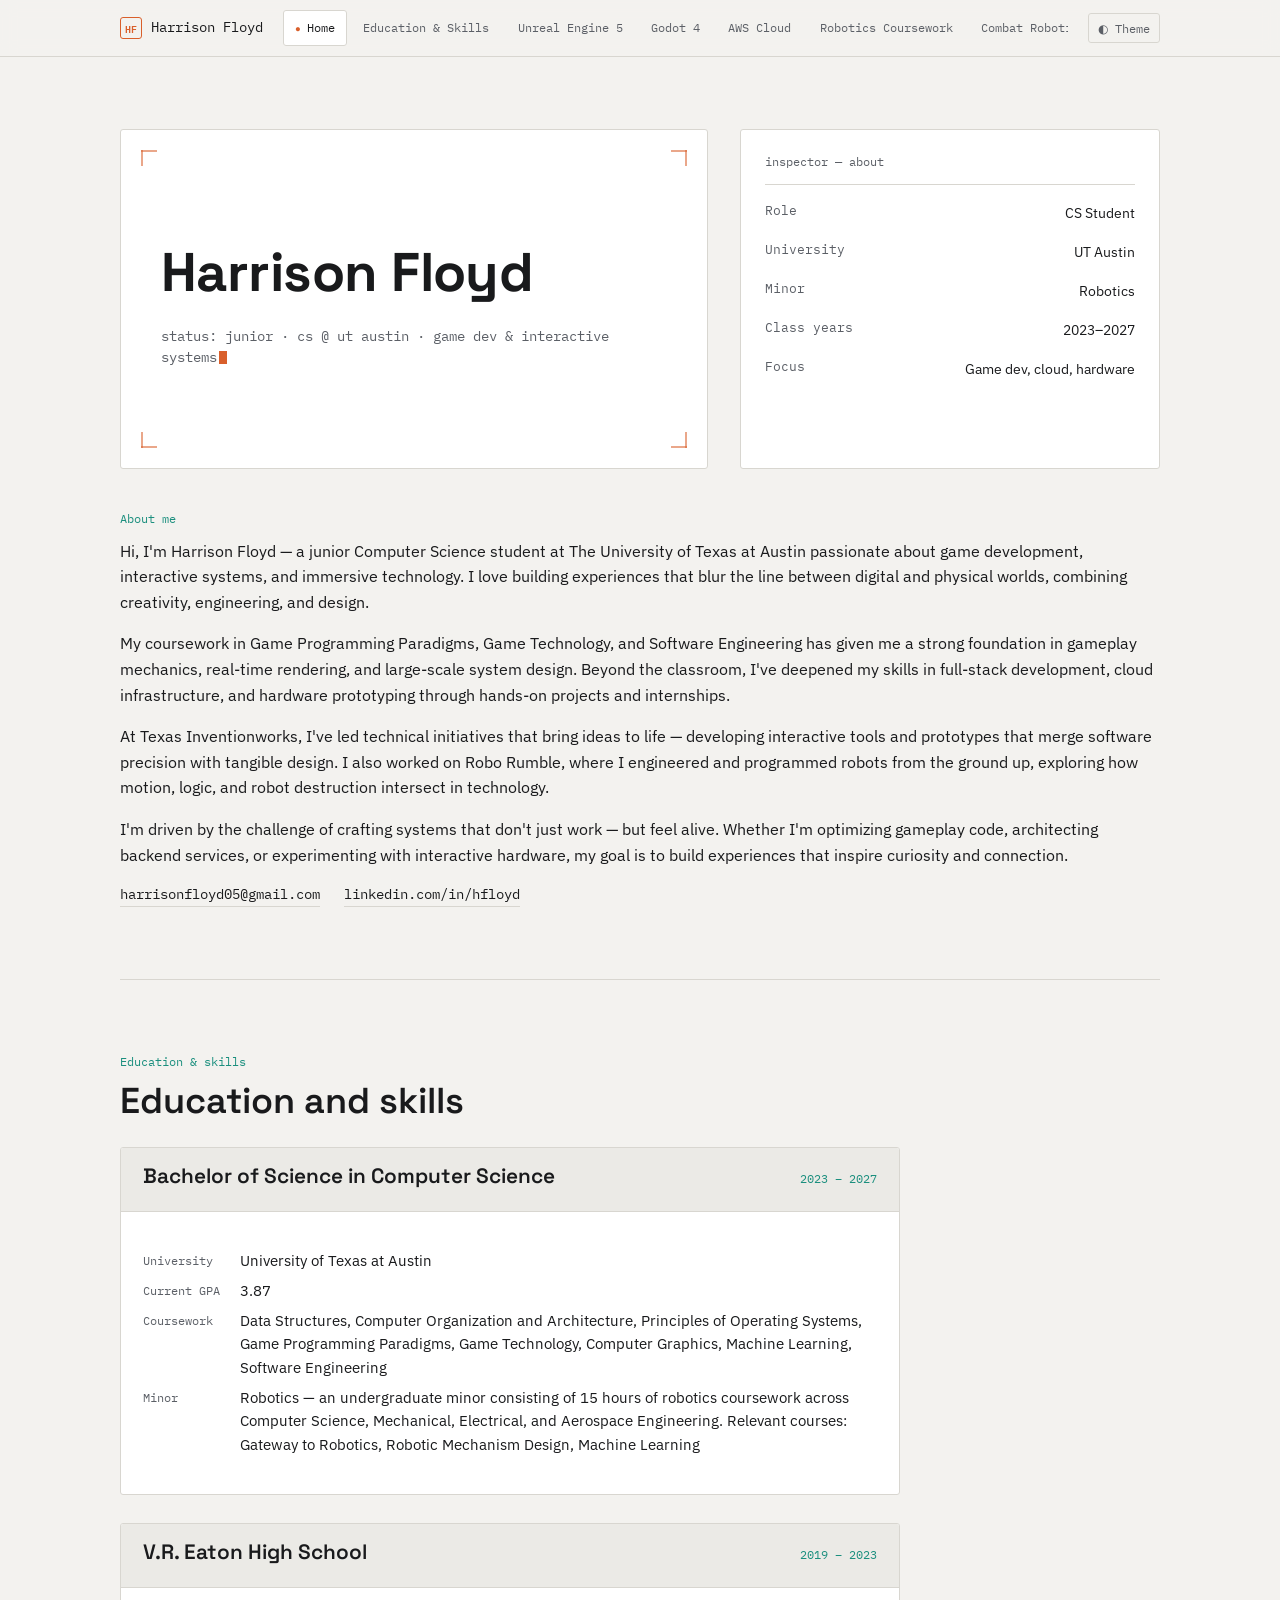
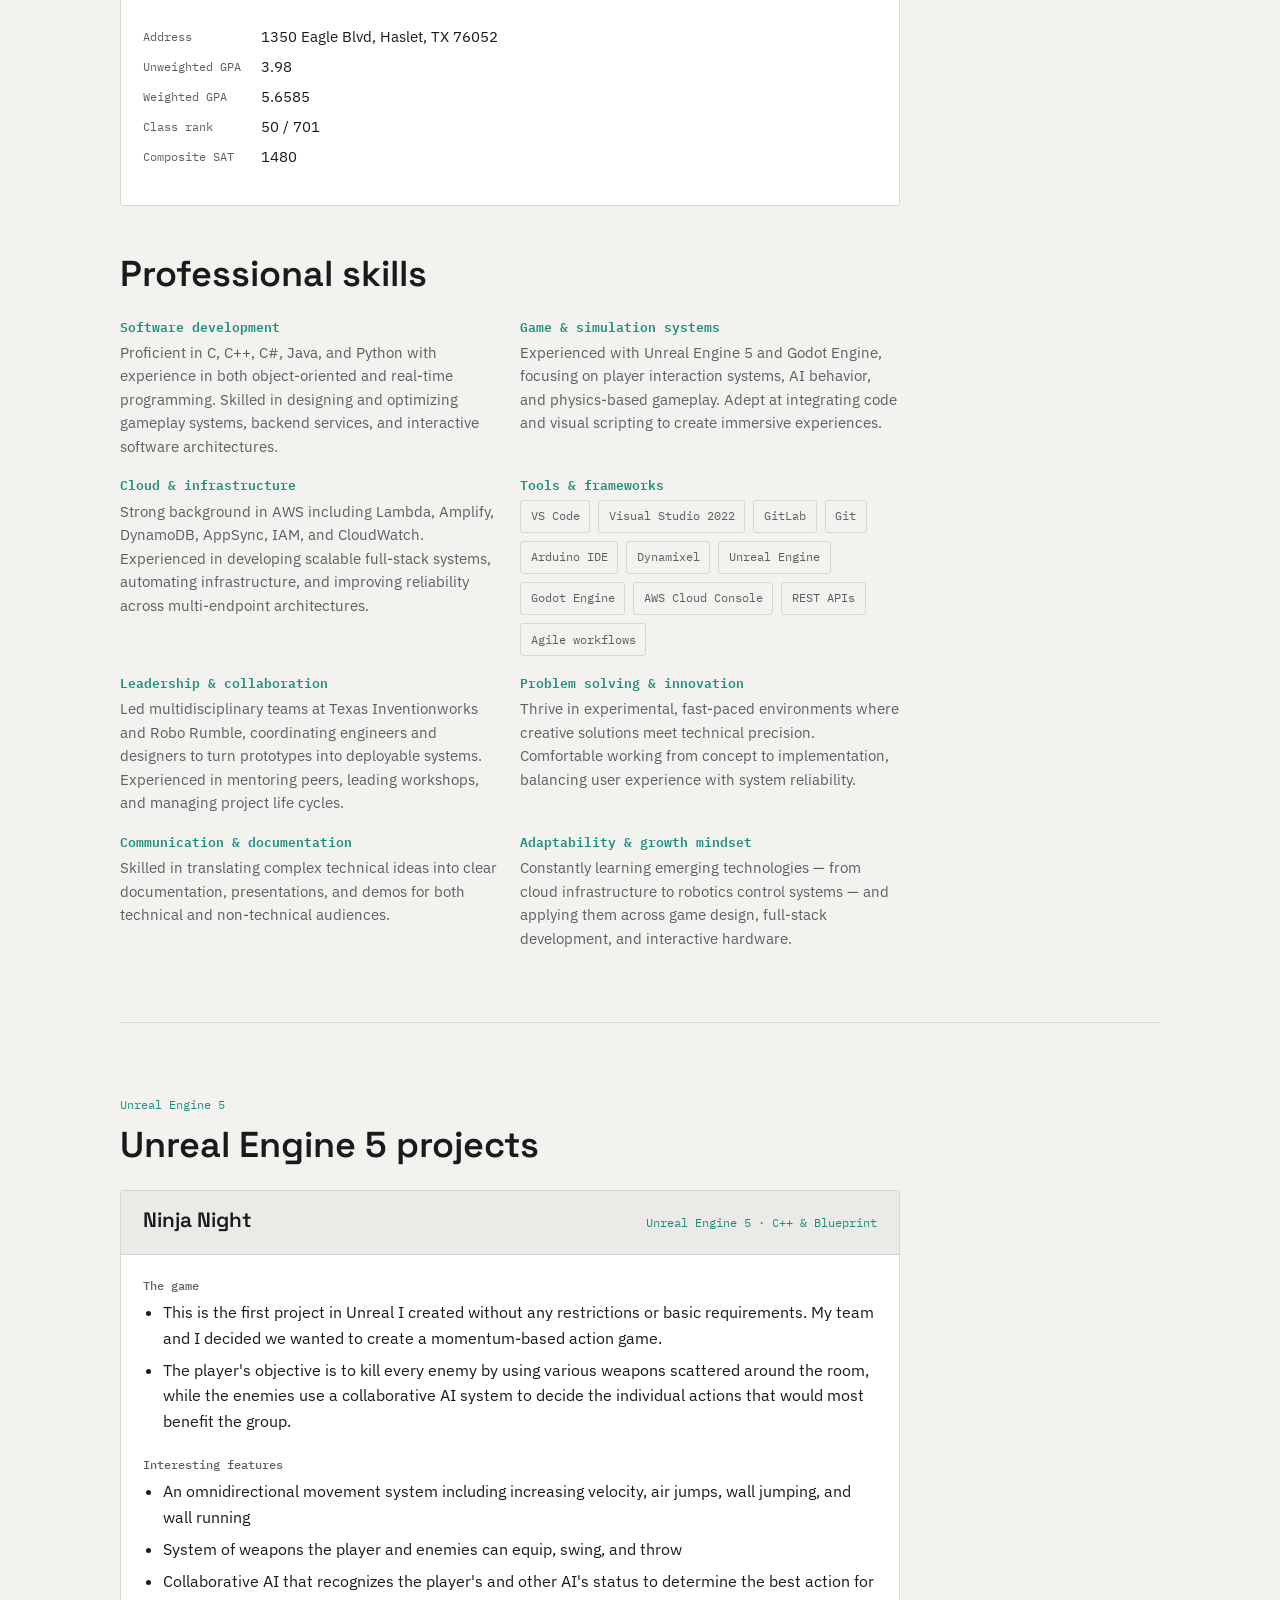
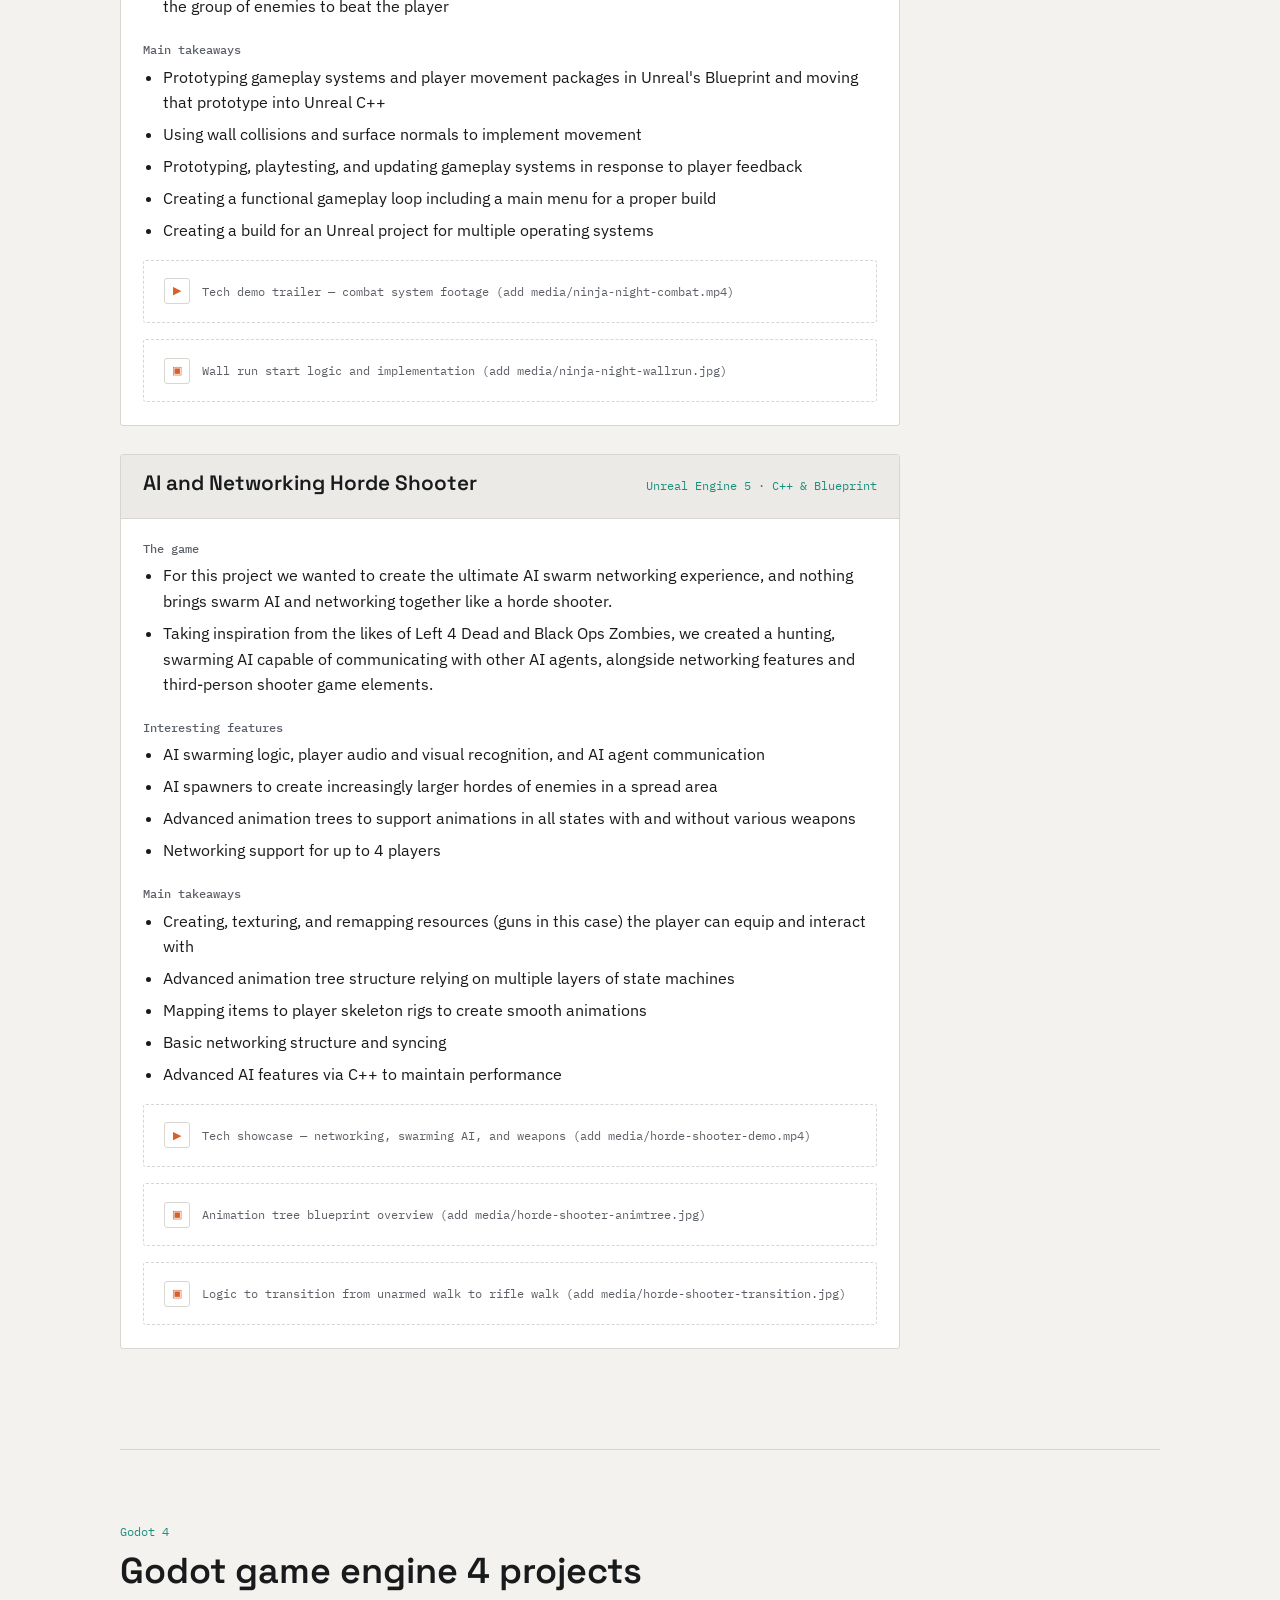
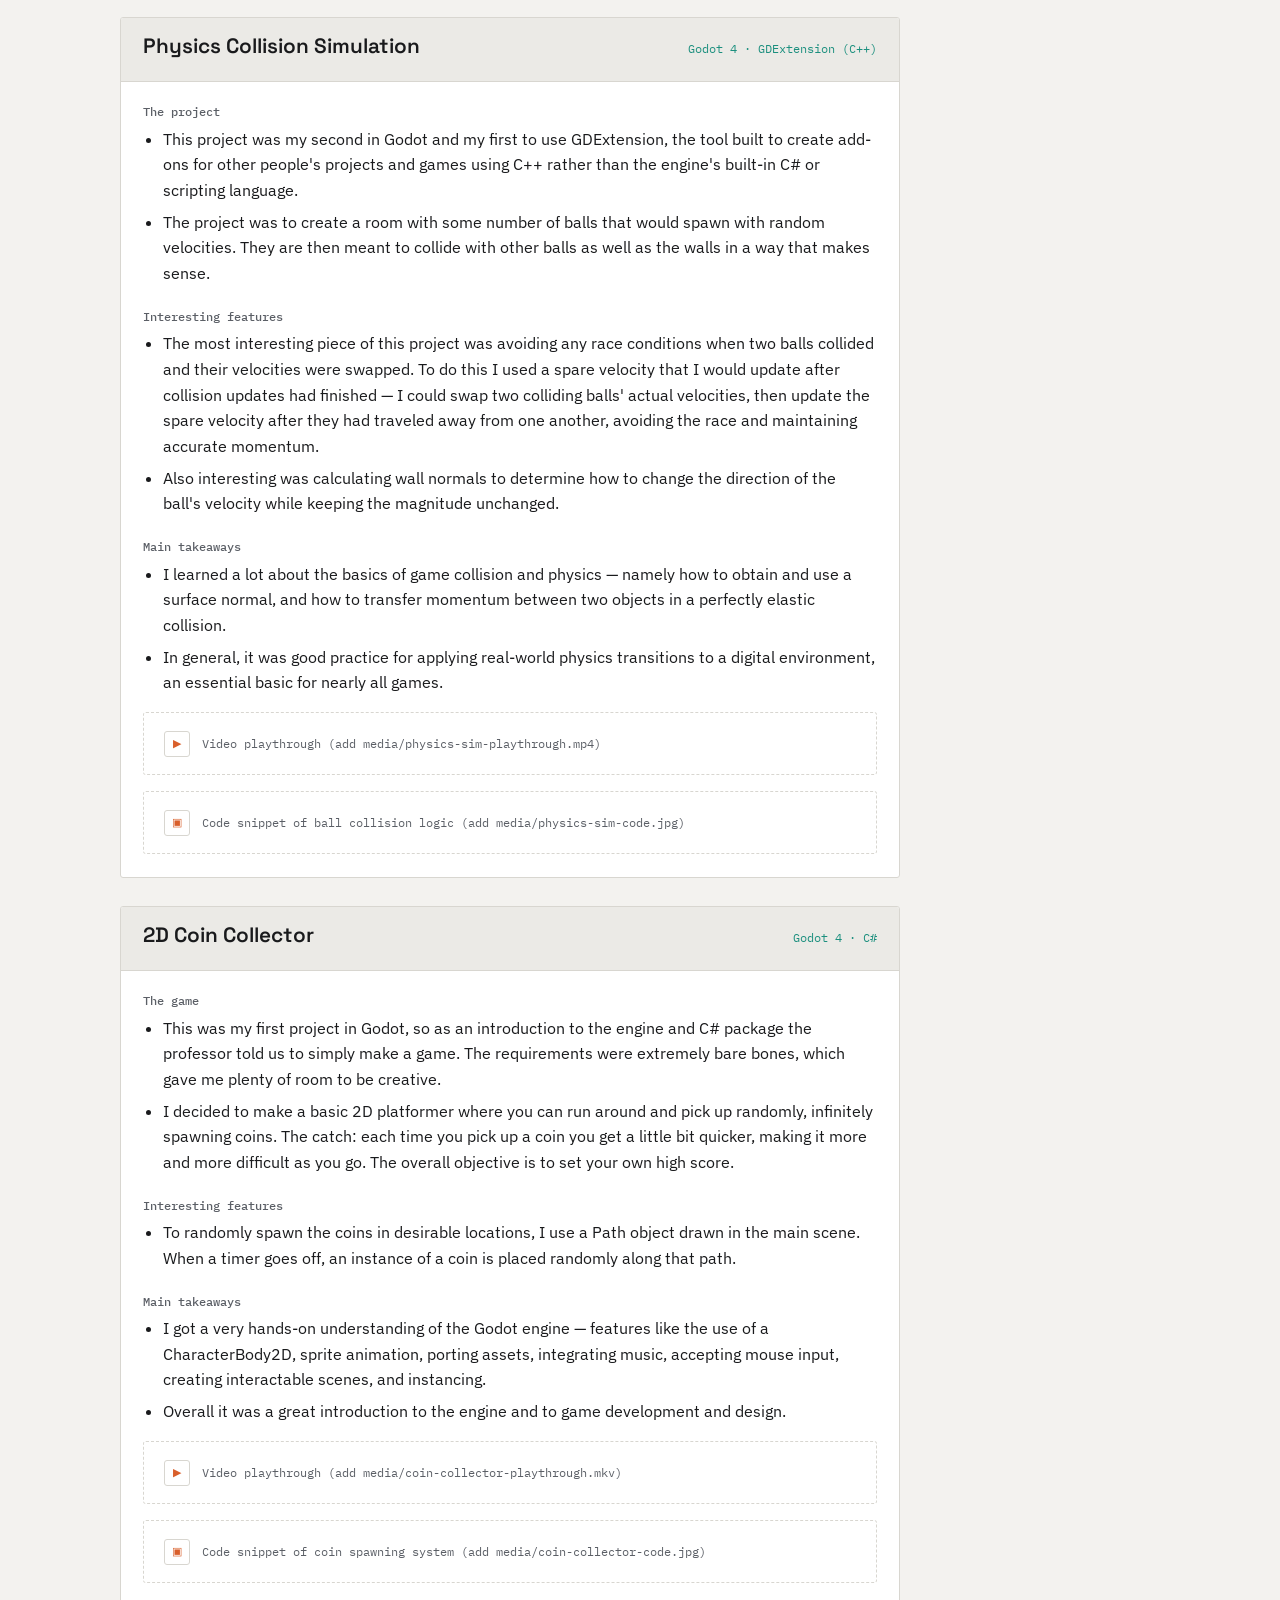
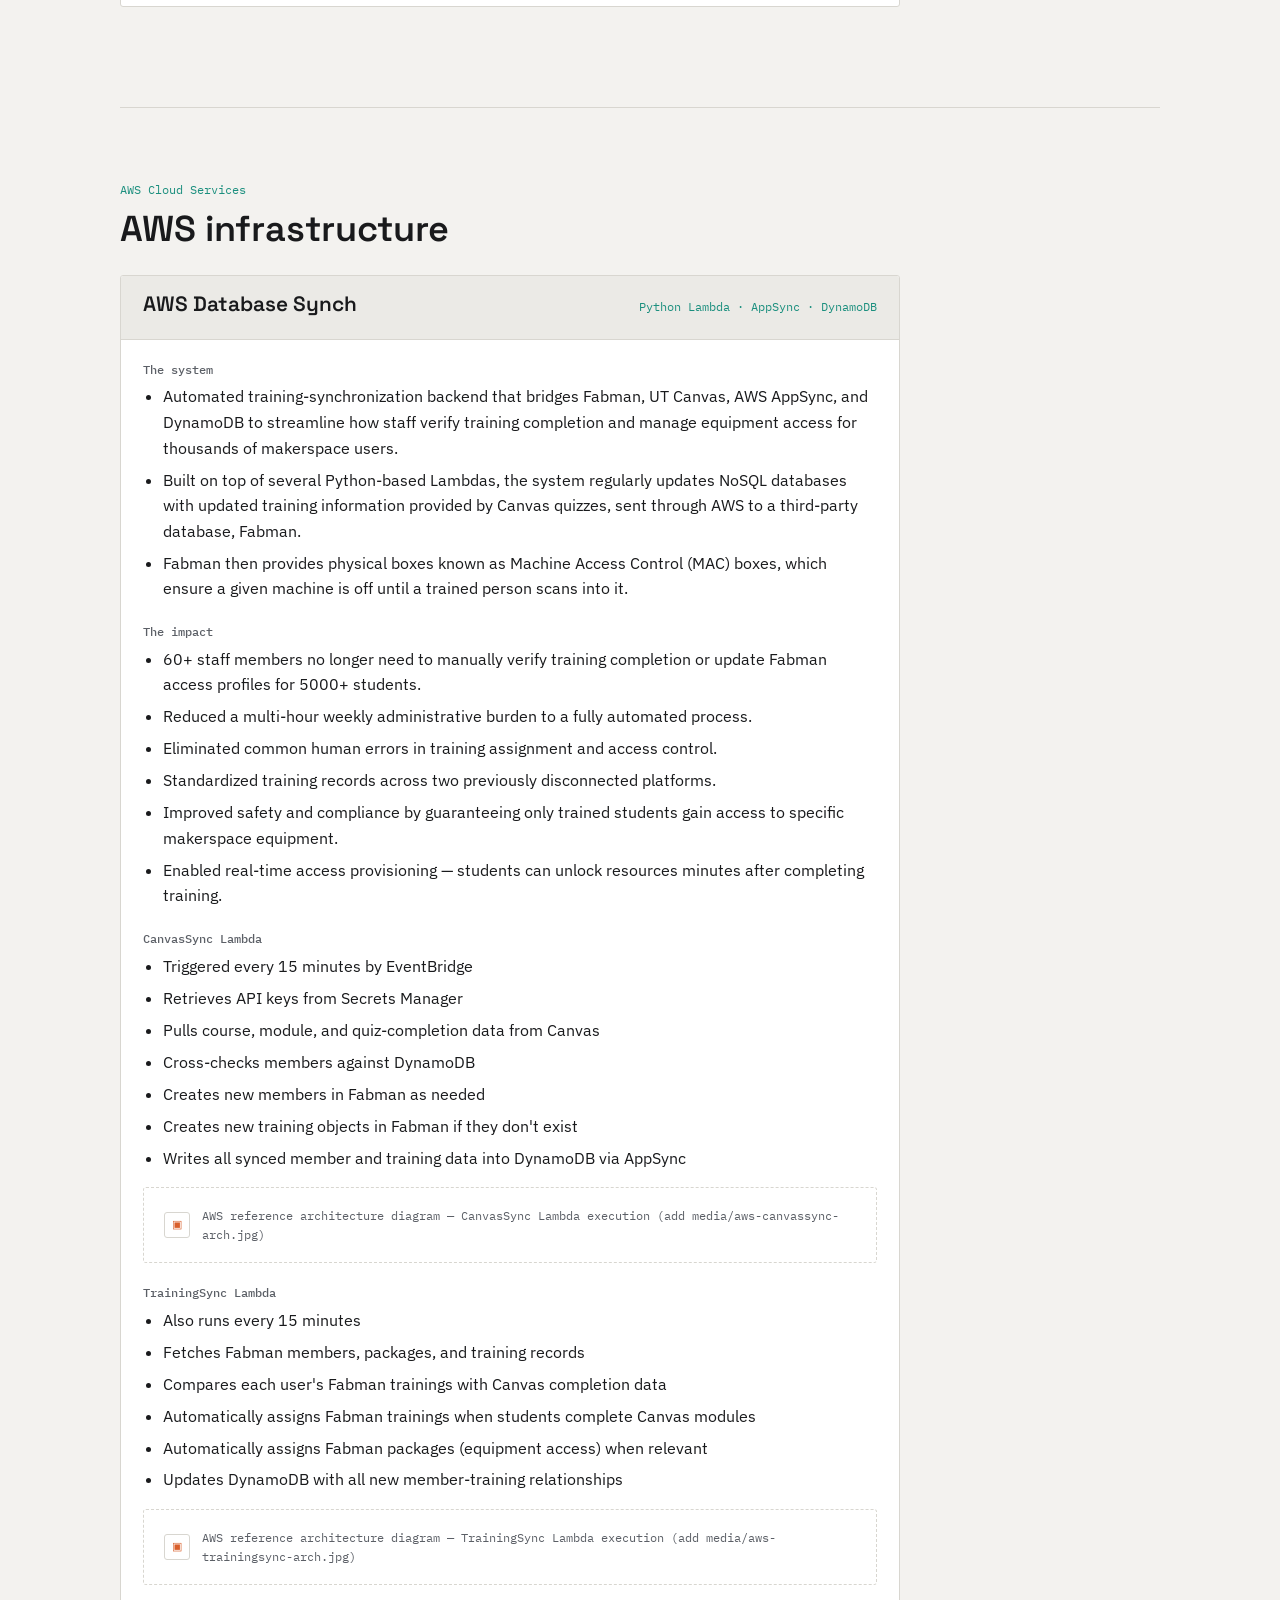
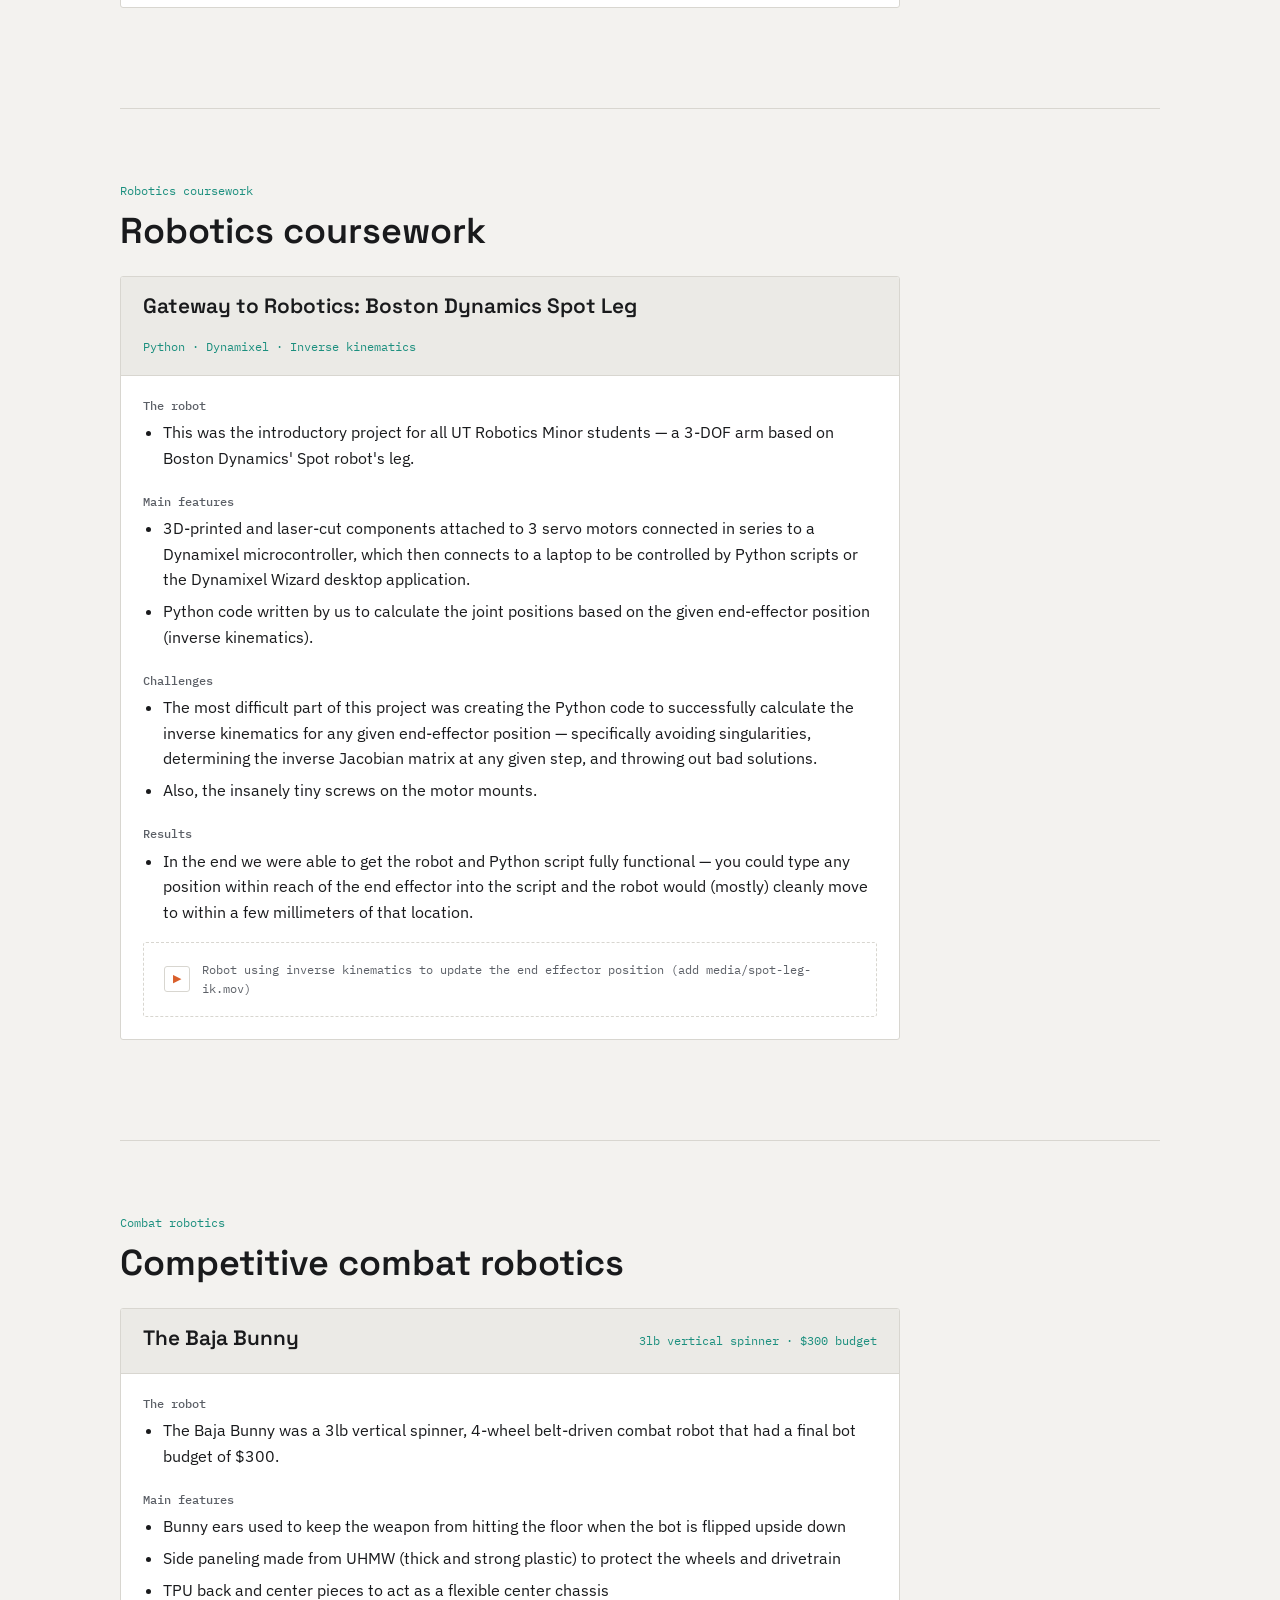
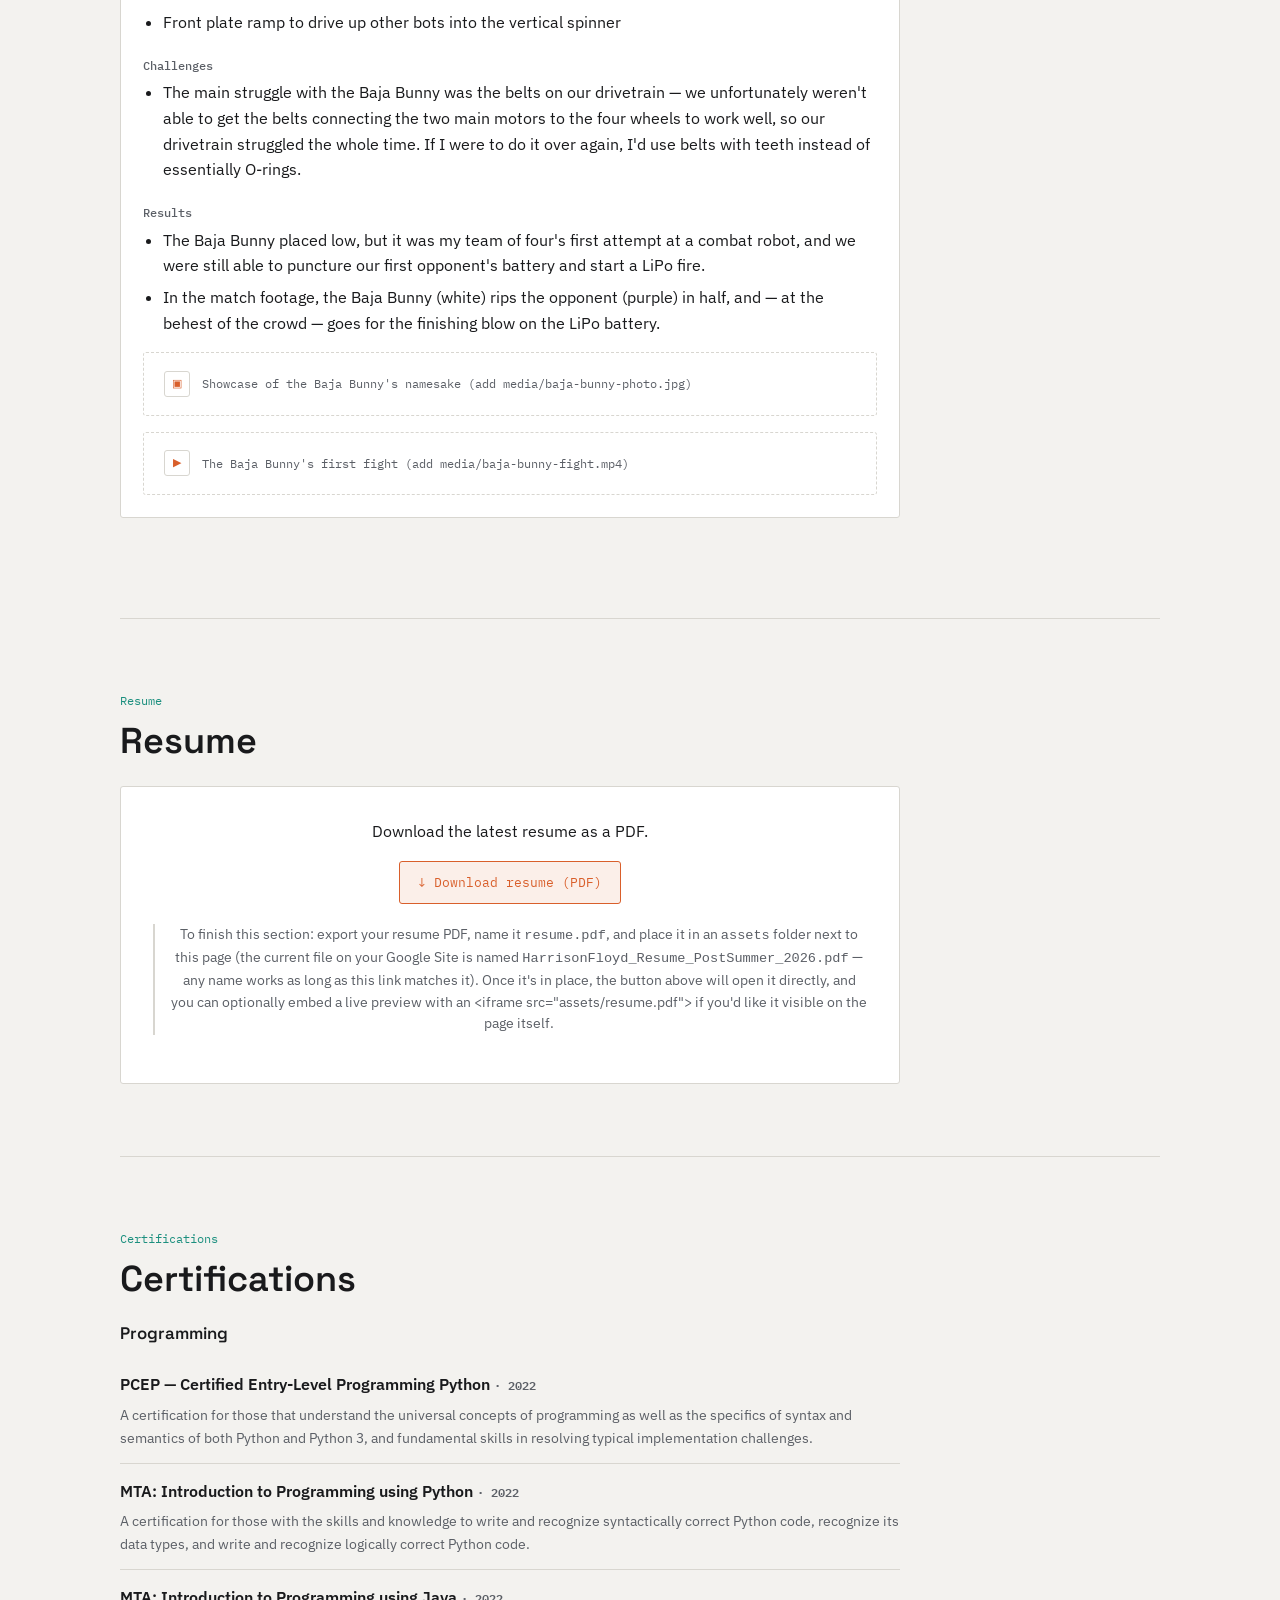
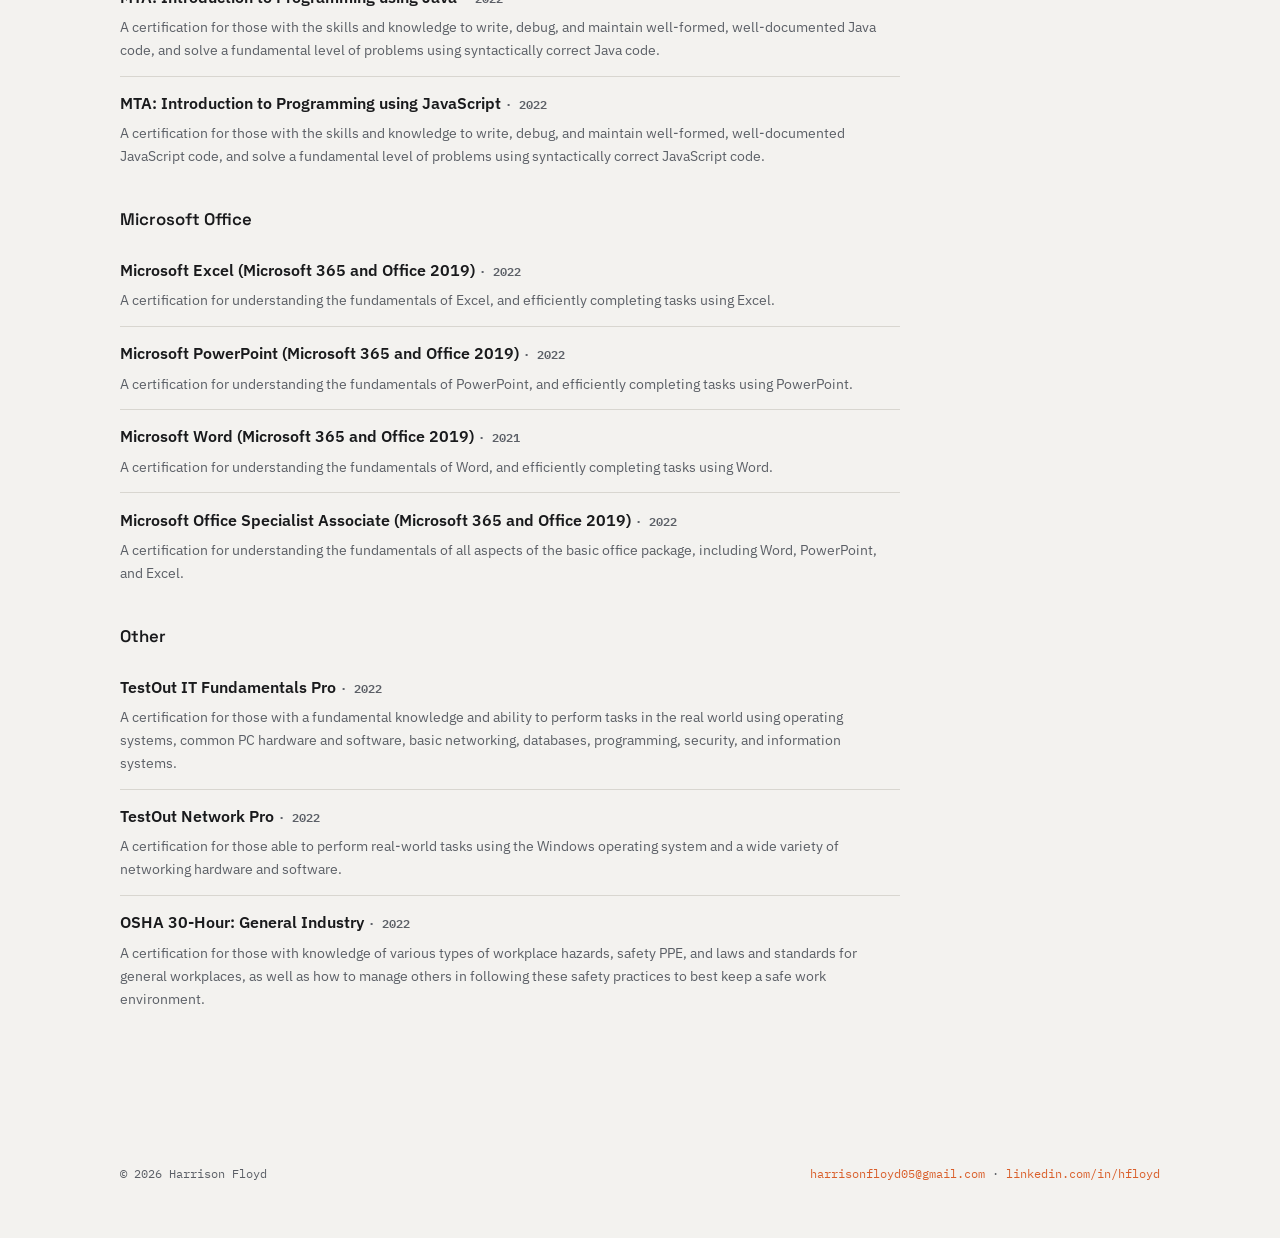
==== index.html @ 13a97bba "Add files via upload" ====
<!DOCTYPE html>
<html lang="en">
<head>
<meta charset="UTF-8">
<meta name="viewport" content="width=device-width, initial-scale=1.0">
<title>Harrison Floyd — Portfolio</title>
<meta name="description" content="Harrison Floyd — CS student at UT Austin. Game development, robotics, and cloud infrastructure projects.">

<link rel="preconnect" href="https://fonts.googleapis.com">
<link rel="preconnect" href="https://fonts.gstatic.com" crossorigin>
<link href="https://fonts.googleapis.com/css2?family=IBM+Plex+Mono:wght@400;500;600&family=IBM+Plex+Sans:wght@400;500;600;700&family=Space+Grotesk:wght@500;600;700&display=swap" rel="stylesheet">

<style>
  :root{
    --bg: #0e1013;
    --panel: #171a20;
    --panel-2: #1c2029;
    --border: #2a2f3a;
    --text: #e7e9ed;
    --muted: #8b93a1;
    --accent: #ff7a3d;
    --accent-soft: rgba(255,122,61,0.12);
    --accent-2: #63d2c0;

    --font-display: 'Space Grotesk', ui-sans-serif, system-ui, -apple-system, sans-serif;
    --font-body: 'IBM Plex Sans', ui-sans-serif, system-ui, -apple-system, sans-serif;
    --font-mono: 'IBM Plex Mono', ui-monospace, SFMono-Regular, Menlo, Consolas, monospace;

    --maxw: 780px;
    --radius: 3px;
  }

  @media (prefers-color-scheme: light){
    :root:not([data-theme="dark"]){
      --bg: #f3f2ef;
      --panel: #ffffff;
      --panel-2: #ebeae6;
      --border: #d8d6d0;
      --text: #191a1c;
      --muted: #5b5f66;
      --accent: #d95f2b;
      --accent-soft: rgba(217,95,43,0.10);
      --accent-2: #1b8f7e;
    }
  }
  :root[data-theme="light"]{
    --bg: #f3f2ef;
    --panel: #ffffff;
    --panel-2: #ebeae6;
    --border: #d8d6d0;
    --text: #191a1c;
    --muted: #5b5f66;
    --accent: #d95f2b;
    --accent-soft: rgba(217,95,43,0.10);
    --accent-2: #1b8f7e;
  }

  *{box-sizing:border-box;}
  html{scroll-behavior:smooth;}
  @media (prefers-reduced-motion: reduce){
    html{scroll-behavior:auto;}
    *{animation-duration:0.001ms !important; animation-iteration-count:1 !important; transition-duration:0.001ms !important;}
  }

  body{
    margin:0;
    background:var(--bg);
    color:var(--text);
    font-family:var(--font-body);
    font-size:16px;
    line-height:1.6;
    -webkit-font-smoothing:antialiased;
  }

  a{color:var(--accent); text-decoration:none;}
  a:hover{text-decoration:underline;}
  a:focus-visible, button:focus-visible{outline:2px solid var(--accent); outline-offset:2px;}

  img, video{max-width:100%; display:block;}

  /* ---------- Toolbar / nav ---------- */
  header.toolbar{
    position:sticky; top:0; z-index:50;
    background:color-mix(in srgb, var(--bg) 92%, transparent);
    backdrop-filter: blur(8px);
    border-bottom:1px solid var(--border);
  }
  .toolbar-inner{
    max-width:1080px; margin:0 auto;
    display:flex; align-items:center; gap:1.25rem;
    padding:0 1.25rem;
    height:56px;
  }
  .brand{
    display:flex; align-items:center; gap:.55rem;
    font-family:var(--font-mono);
    font-size:.85rem;
    color:var(--text);
    flex-shrink:0;
    white-space:nowrap;
  }
  .brand-mark{
    width:22px; height:22px;
    border:1px solid var(--accent);
    border-radius:3px;
    display:flex; align-items:center; justify-content:center;
    color:var(--accent);
    font-size:.65rem;
    font-weight:600;
  }
  nav.tabs{
    display:flex;
    gap:0.25rem;
    overflow-x:auto;
    scrollbar-width:none;
    flex:1;
  }
  nav.tabs::-webkit-scrollbar{display:none;}
  nav.tabs a{
    font-family:var(--font-mono);
    font-size:.78rem;
    color:var(--muted);
    white-space:nowrap;
    padding:.45rem .7rem;
    border-radius:3px;
    border:1px solid transparent;
  }
  nav.tabs a:hover{color:var(--text); text-decoration:none;}
  nav.tabs a.active{
    color:var(--text);
    border-color:var(--border);
    background:var(--panel);
  }
  nav.tabs a.active::before{
    content:"● ";
    color:var(--accent);
    font-size:.6rem;
  }
  .theme-toggle{
    flex-shrink:0;
    font-family:var(--font-mono);
    font-size:.75rem;
    color:var(--muted);
    background:transparent;
    border:1px solid var(--border);
    border-radius:3px;
    padding:.4rem .55rem;
    cursor:pointer;
  }
  .theme-toggle:hover{color:var(--text); border-color:var(--accent);}

  /* ---------- Layout helpers ---------- */
  main{max-width:1080px; margin:0 auto; padding:0 1.25rem;}
  section{
    padding:4.5rem 0;
    border-bottom:1px solid var(--border);
  }
  section:last-of-type{border-bottom:none;}
  .col{max-width:var(--maxw);}

  .eyebrow{
    font-family:var(--font-mono);
    font-size:.78rem;
    color:var(--accent-2);
    margin:0 0 .6rem;
  }
  h1,h2,h3,h4{font-family:var(--font-display); font-weight:600; line-height:1.15; margin:0;}
  h2{font-size:clamp(1.6rem, 1.2rem + 1.6vw, 2.25rem); margin-bottom:1.5rem;}
  h3{font-size:1.3rem; margin-bottom:.25rem;}
  p{margin:0 0 1rem; color:var(--text);}
  p.muted, .muted{color:var(--muted);}

  /* ---------- Hero ---------- */
  .hero{
    display:grid;
    grid-template-columns: 1.4fr 1fr;
    gap:2rem;
    align-items:stretch;
  }
  @media (max-width:820px){
    .hero{grid-template-columns:1fr;}
  }
  .viewport{
    position:relative;
    border:1px solid var(--border);
    border-radius:var(--radius);
    background:
      linear-gradient(rgba(255,255,255,0.05) 1px, transparent 1px),
      linear-gradient(90deg, rgba(255,255,255,0.05) 1px, transparent 1px),
      var(--panel);
    background-size:28px 28px, 28px 28px, auto;
    min-height:340px;
    display:flex;
    flex-direction:column;
    justify-content:center;
    padding:2.5rem;
    overflow:hidden;
  }
  .gizmo{
    position:absolute; inset:1.25rem;
    pointer-events:none;
  }
  .gizmo span{position:absolute; background:var(--accent); opacity:.55;}
  .gizmo .tl-h{top:0; left:0; width:16px; height:2px;}
  .gizmo .tl-v{top:0; left:0; width:2px; height:16px;}
  .gizmo .tr-h{top:0; right:0; width:16px; height:2px;}
  .gizmo .tr-v{top:0; right:0; width:2px; height:16px;}
  .gizmo .bl-h{bottom:0; left:0; width:16px; height:2px;}
  .gizmo .bl-v{bottom:0; left:0; width:2px; height:16px;}
  .gizmo .br-h{bottom:0; right:0; width:16px; height:2px;}
  .gizmo .br-v{bottom:0; right:0; width:2px; height:16px;}

  .hero-name{
    font-family:var(--font-display);
    font-size:clamp(2.1rem, 1.4rem + 3.4vw, 3.4rem);
    font-weight:700;
    letter-spacing:-0.01em;
    margin-bottom:.6rem;
  }
  .hero-tag{
    font-family:var(--font-mono);
    font-size:.85rem;
    color:var(--muted);
  }
  .hero-tag .cursor{
    display:inline-block; width:8px; height:1em; background:var(--accent);
    margin-left:2px; vertical-align:-2px;
    animation:blink 1.1s steps(1) infinite;
  }
  @keyframes blink{50%{opacity:0;}}

  .inspector{
    border:1px solid var(--border);
    border-radius:var(--radius);
    background:var(--panel);
    padding:1.4rem 1.5rem;
    display:flex;
    flex-direction:column;
    gap:1rem;
  }
  .inspector-title{
    font-family:var(--font-mono);
    font-size:.75rem;
    color:var(--muted);
    border-bottom:1px solid var(--border);
    padding-bottom:.75rem;
  }
  .prop-row{
    display:flex;
    justify-content:space-between;
    gap:1rem;
    font-size:.9rem;
  }
  .prop-row .k{font-family:var(--font-mono); color:var(--muted); font-size:.8rem;}
  .prop-row .v{text-align:right;}

  .about{margin-top:2.5rem;}

  .contact-row{
    display:flex; flex-wrap:wrap; gap:1.5rem;
    font-family:var(--font-mono);
    font-size:.85rem;
    margin-top:1rem;
  }
  .contact-row a{color:var(--text); border-bottom:1px solid var(--border);}
  .contact-row a:hover{color:var(--accent); border-color:var(--accent); text-decoration:none;}

  /* ---------- Panels (projects, entries) ---------- */
  .panel{
    border:1px solid var(--border);
    border-radius:var(--radius);
    background:var(--panel);
    margin-bottom:1.75rem;
    overflow:hidden;
  }
  .panel-head{
    display:flex; align-items:baseline; justify-content:space-between; gap:1rem; flex-wrap:wrap;
    padding:1.1rem 1.4rem;
    border-bottom:1px solid var(--border);
    background:var(--panel-2);
  }
  .panel-head .tag{
    font-family:var(--font-mono);
    font-size:.72rem;
    color:var(--accent-2);
  }
  .panel-body{padding:1.4rem;}
  .field{margin-top:1.4rem;}
  .field:first-child{margin-top:0;}
  .field h4{
    font-family:var(--font-mono);
    font-weight:500;
    font-size:.78rem;
    color:var(--muted);
    margin-bottom:.5rem;
  }
  .field ul, .field ol{margin:0; padding-left:1.2rem;}
  .field li{margin-bottom:.4rem;}
  .field p{margin-bottom:.4rem;}

  .media{
    border:1px dashed var(--border);
    border-radius:var(--radius);
    padding:1.1rem 1.2rem;
    display:flex; align-items:center; gap:.8rem;
    color:var(--muted);
    font-family:var(--font-mono);
    font-size:.75rem;
    margin-top:1rem;
  }
  .media .icon{
    flex-shrink:0;
    width:26px; height:26px;
    border:1px solid var(--border);
    border-radius:3px;
    display:flex; align-items:center; justify-content:center;
    color:var(--accent);
    font-size:.7rem;
  }

  /* ---------- Data tables (education / skills / certs) ---------- */
  .kv{
    display:grid;
    grid-template-columns:auto 1fr;
    gap:.4rem 1.2rem;
    font-size:.92rem;
  }
  .kv dt{font-family:var(--font-mono); font-size:.78rem; color:var(--muted); padding-top:.15rem;}
  .kv dd{margin:0;}

  .skill-grid{
    display:grid;
    grid-template-columns:repeat(2,1fr);
    gap:1.25rem;
  }
  @media (max-width:700px){ .skill-grid{grid-template-columns:1fr;} }
  .skill-card h4{font-family:var(--font-mono); font-size:.8rem; color:var(--accent-2); margin-bottom:.4rem;}
  .skill-card p{font-size:.92rem; color:var(--muted); margin-bottom:0;}

  .stack-list{
    display:flex; flex-wrap:wrap; gap:.5rem;
    font-family:var(--font-mono); font-size:.78rem;
    padding:0; margin:1rem 0 0; list-style:none;
  }
  .stack-list li{
    border:1px solid var(--border);
    border-radius:3px;
    padding:.35rem .6rem;
    color:var(--muted);
  }

  .cert-group{margin-bottom:1.75rem;}
  .cert-group h3{font-size:1.05rem; margin-bottom:.9rem;}
  .cert{border-top:1px solid var(--border); padding:.9rem 0;}
  .cert:first-of-type{border-top:none;}
  .cert-name{font-weight:600; margin-bottom:.2rem;}
  .cert-year{font-family:var(--font-mono); color:var(--muted); font-size:.78rem;}
  .cert-desc{color:var(--muted); font-size:.9rem; margin:.3rem 0 0;}

  /* ---------- Resume ---------- */
  .resume-frame{
    border:1px solid var(--border);
    border-radius:var(--radius);
    background:var(--panel);
    padding:2rem;
    text-align:center;
  }
  .btn{
    display:inline-flex; align-items:center; gap:.5rem;
    font-family:var(--font-mono); font-size:.82rem;
    border:1px solid var(--accent);
    color:var(--accent);
    padding:.65rem 1.1rem;
    border-radius:3px;
    background:var(--accent-soft);
  }
  .btn:hover{background:var(--accent); color:var(--bg); text-decoration:none;}
  .note{
    font-size:.85rem; color:var(--muted);
    border-left:2px solid var(--border);
    padding-left:1rem;
    margin-top:1.25rem;
  }

  footer{
    max-width:1080px; margin:0 auto; padding:2.5rem 1.25rem 3.5rem;
    display:flex; flex-wrap:wrap; justify-content:space-between; gap:1rem;
    font-family:var(--font-mono); font-size:.78rem; color:var(--muted);
  }
</style>
</head>
<body>

<header class="toolbar">
  <div class="toolbar-inner">
    <div class="brand"><span class="brand-mark">HF</span> Harrison Floyd</div>
    <nav class="tabs" id="tabs">
      <a href="#home">Home</a>
      <a href="#education">Education &amp; Skills</a>
      <a href="#unreal">Unreal Engine 5</a>
      <a href="#godot">Godot 4</a>
      <a href="#aws">AWS Cloud</a>
      <a href="#robotics">Robotics Coursework</a>
      <a href="#combat">Combat Robotics</a>
      <a href="#resume">Resume</a>
      <a href="#certifications">Certifications</a>
    </nav>
    <button class="theme-toggle" id="themeToggle" type="button" aria-label="Toggle color theme">◐ Theme</button>
  </div>
</header>

<main>

  <!-- HOME -->
  <section id="home">
    <div class="hero">
      <div class="viewport">
        <div class="gizmo">
          <span class="tl-h"></span><span class="tl-v"></span>
          <span class="tr-h"></span><span class="tr-v"></span>
          <span class="bl-h"></span><span class="bl-v"></span>
          <span class="br-h"></span><span class="br-v"></span>
        </div>
        <div class="hero-name">Harrison Floyd</div>
        <div class="hero-tag">status: junior · cs @ ut austin · game dev &amp; interactive systems<span class="cursor"></span></div>
      </div>
      <div class="inspector">
        <div class="inspector-title">inspector — about</div>
        <div class="prop-row"><span class="k">Role</span><span class="v">CS Student</span></div>
        <div class="prop-row"><span class="k">University</span><span class="v">UT Austin</span></div>
        <div class="prop-row"><span class="k">Minor</span><span class="v">Robotics</span></div>
        <div class="prop-row"><span class="k">Class years</span><span class="v">2023–2027</span></div>
        <div class="prop-row"><span class="k">Focus</span><span class="v">Game dev, cloud, hardware</span></div>
      </div>
    </div>

    <div class="about">
      <p class="eyebrow">About me</p>
      <p>Hi, I'm Harrison Floyd — a junior Computer Science student at The University of Texas at Austin passionate about game development, interactive systems, and immersive technology. I love building experiences that blur the line between digital and physical worlds, combining creativity, engineering, and design.</p>
      <p>My coursework in Game Programming Paradigms, Game Technology, and Software Engineering has given me a strong foundation in gameplay mechanics, real-time rendering, and large-scale system design. Beyond the classroom, I've deepened my skills in full-stack development, cloud infrastructure, and hardware prototyping through hands-on projects and internships.</p>
      <p>At Texas Inventionworks, I've led technical initiatives that bring ideas to life — developing interactive tools and prototypes that merge software precision with tangible design. I also worked on Robo Rumble, where I engineered and programmed robots from the ground up, exploring how motion, logic, and robot destruction intersect in technology.</p>
      <p>I'm driven by the challenge of crafting systems that don't just work — but feel alive. Whether I'm optimizing gameplay code, architecting backend services, or experimenting with interactive hardware, my goal is to build experiences that inspire curiosity and connection.</p>

      <div class="contact-row">
        <a href="mailto:harrisonfloyd05@gmail.com">harrisonfloyd05@gmail.com</a>
        <a href="https://www.linkedin.com/in/hfloyd" target="_blank" rel="noopener">linkedin.com/in/hfloyd</a>
      </div>
    </div>
  </section>

  <!-- EDUCATION AND SKILLS -->
  <section id="education">
    <div class="col">
      <p class="eyebrow">Education &amp; skills</p>
      <h2>Education and skills</h2>

      <div class="panel">
        <div class="panel-head">
          <h3>Bachelor of Science in Computer Science</h3>
          <span class="tag">2023 – 2027</span>
        </div>
        <div class="panel-body">
          <dl class="kv">
            <dt>University</dt><dd>University of Texas at Austin</dd>
            <dt>Current GPA</dt><dd>3.87</dd>
            <dt>Coursework</dt><dd>Data Structures, Computer Organization and Architecture, Principles of Operating Systems, Game Programming Paradigms, Game Technology, Computer Graphics, Machine Learning, Software Engineering</dd>
            <dt>Minor</dt><dd>Robotics — an undergraduate minor consisting of 15 hours of robotics coursework across Computer Science, Mechanical, Electrical, and Aerospace Engineering. Relevant courses: Gateway to Robotics, Robotic Mechanism Design, Machine Learning</dd>
          </dl>
        </div>
      </div>

      <div class="panel">
        <div class="panel-head">
          <h3>V.R. Eaton High School</h3>
          <span class="tag">2019 – 2023</span>
        </div>
        <div class="panel-body">
          <dl class="kv">
            <dt>Address</dt><dd>1350 Eagle Blvd, Haslet, TX 76052</dd>
            <dt>Unweighted GPA</dt><dd>3.98</dd>
            <dt>Weighted GPA</dt><dd>5.6585</dd>
            <dt>Class rank</dt><dd>50 / 701</dd>
            <dt>Composite SAT</dt><dd>1480</dd>
          </dl>
        </div>
      </div>

      <h2 style="margin-top:3rem;">Professional skills</h2>
      <div class="skill-grid">
        <div class="skill-card">
          <h4>Software development</h4>
          <p>Proficient in C, C++, C#, Java, and Python with experience in both object-oriented and real-time programming. Skilled in designing and optimizing gameplay systems, backend services, and interactive software architectures.</p>
        </div>
        <div class="skill-card">
          <h4>Game &amp; simulation systems</h4>
          <p>Experienced with Unreal Engine 5 and Godot Engine, focusing on player interaction systems, AI behavior, and physics-based gameplay. Adept at integrating code and visual scripting to create immersive experiences.</p>
        </div>
        <div class="skill-card">
          <h4>Cloud &amp; infrastructure</h4>
          <p>Strong background in AWS including Lambda, Amplify, DynamoDB, AppSync, IAM, and CloudWatch. Experienced in developing scalable full-stack systems, automating infrastructure, and improving reliability across multi-endpoint architectures.</p>
        </div>
        <div class="skill-card">
          <h4>Tools &amp; frameworks</h4>
          <ul class="stack-list" style="margin-top:0;">
            <li>VS Code</li><li>Visual Studio 2022</li><li>GitLab</li><li>Git</li><li>Arduino IDE</li><li>Dynamixel</li><li>Unreal Engine</li><li>Godot Engine</li><li>AWS Cloud Console</li><li>REST APIs</li><li>Agile workflows</li>
          </ul>
        </div>
      </div>

      <div class="skill-grid" style="margin-top:1.25rem;">
        <div class="skill-card">
          <h4>Leadership &amp; collaboration</h4>
          <p>Led multidisciplinary teams at Texas Inventionworks and Robo Rumble, coordinating engineers and designers to turn prototypes into deployable systems. Experienced in mentoring peers, leading workshops, and managing project life cycles.</p>
        </div>
        <div class="skill-card">
          <h4>Problem solving &amp; innovation</h4>
          <p>Thrive in experimental, fast-paced environments where creative solutions meet technical precision. Comfortable working from concept to implementation, balancing user experience with system reliability.</p>
        </div>
        <div class="skill-card">
          <h4>Communication &amp; documentation</h4>
          <p>Skilled in translating complex technical ideas into clear documentation, presentations, and demos for both technical and non-technical audiences.</p>
        </div>
        <div class="skill-card">
          <h4>Adaptability &amp; growth mindset</h4>
          <p>Constantly learning emerging technologies — from cloud infrastructure to robotics control systems — and applying them across game design, full-stack development, and interactive hardware.</p>
        </div>
      </div>
    </div>
  </section>

  <!-- UNREAL ENGINE 5 -->
  <section id="unreal">
    <div class="col">
      <p class="eyebrow">Unreal Engine 5</p>
      <h2>Unreal Engine 5 projects</h2>

      <div class="panel">
        <div class="panel-head">
          <h3>Ninja Night</h3>
          <span class="tag">Unreal Engine 5 · C++ &amp; Blueprint</span>
        </div>
        <div class="panel-body">
          <div class="field">
            <h4>The game</h4>
            <ul>
              <li>This is the first project in Unreal I created without any restrictions or basic requirements. My team and I decided we wanted to create a momentum-based action game.</li>
              <li>The player's objective is to kill every enemy by using various weapons scattered around the room, while the enemies use a collaborative AI system to decide the individual actions that would most benefit the group.</li>
            </ul>
          </div>
          <div class="field">
            <h4>Interesting features</h4>
            <ul>
              <li>An omnidirectional movement system including increasing velocity, air jumps, wall jumping, and wall running</li>
              <li>System of weapons the player and enemies can equip, swing, and throw</li>
              <li>Collaborative AI that recognizes the player's and other AI's status to determine the best action for the group of enemies to beat the player</li>
            </ul>
          </div>
          <div class="field">
            <h4>Main takeaways</h4>
            <ul>
              <li>Prototyping gameplay systems and player movement packages in Unreal's Blueprint and moving that prototype into Unreal C++</li>
              <li>Using wall collisions and surface normals to implement movement</li>
              <li>Prototyping, playtesting, and updating gameplay systems in response to player feedback</li>
              <li>Creating a functional gameplay loop including a main menu for a proper build</li>
              <li>Creating a build for an Unreal project for multiple operating systems</li>
            </ul>
          </div>
          <div class="media"><span class="icon">▶</span> Tech demo trailer — combat system footage (add media/ninja-night-combat.mp4)</div>
          <div class="media"><span class="icon">▣</span> Wall run start logic and implementation (add media/ninja-night-wallrun.jpg)</div>
        </div>
      </div>

      <div class="panel">
        <div class="panel-head">
          <h3>AI and Networking Horde Shooter</h3>
          <span class="tag">Unreal Engine 5 · C++ &amp; Blueprint</span>
        </div>
        <div class="panel-body">
          <div class="field">
            <h4>The game</h4>
            <ul>
              <li>For this project we wanted to create the ultimate AI swarm networking experience, and nothing brings swarm AI and networking together like a horde shooter.</li>
              <li>Taking inspiration from the likes of Left 4 Dead and Black Ops Zombies, we created a hunting, swarming AI capable of communicating with other AI agents, alongside networking features and third-person shooter game elements.</li>
            </ul>
          </div>
          <div class="field">
            <h4>Interesting features</h4>
            <ul>
              <li>AI swarming logic, player audio and visual recognition, and AI agent communication</li>
              <li>AI spawners to create increasingly larger hordes of enemies in a spread area</li>
              <li>Advanced animation trees to support animations in all states with and without various weapons</li>
              <li>Networking support for up to 4 players</li>
            </ul>
          </div>
          <div class="field">
            <h4>Main takeaways</h4>
            <ul>
              <li>Creating, texturing, and remapping resources (guns in this case) the player can equip and interact with</li>
              <li>Advanced animation tree structure relying on multiple layers of state machines</li>
              <li>Mapping items to player skeleton rigs to create smooth animations</li>
              <li>Basic networking structure and syncing</li>
              <li>Advanced AI features via C++ to maintain performance</li>
            </ul>
          </div>
          <div class="media"><span class="icon">▶</span> Tech showcase — networking, swarming AI, and weapons (add media/horde-shooter-demo.mp4)</div>
          <div class="media"><span class="icon">▣</span> Animation tree blueprint overview (add media/horde-shooter-animtree.jpg)</div>
          <div class="media"><span class="icon">▣</span> Logic to transition from unarmed walk to rifle walk (add media/horde-shooter-transition.jpg)</div>
        </div>
      </div>
    </div>
  </section>

  <!-- GODOT 4 -->
  <section id="godot">
    <div class="col">
      <p class="eyebrow">Godot 4</p>
      <h2>Godot game engine 4 projects</h2>

      <div class="panel">
        <div class="panel-head">
          <h3>Physics Collision Simulation</h3>
          <span class="tag">Godot 4 · GDExtension (C++)</span>
        </div>
        <div class="panel-body">
          <div class="field">
            <h4>The project</h4>
            <ul>
              <li>This project was my second in Godot and my first to use GDExtension, the tool built to create add-ons for other people's projects and games using C++ rather than the engine's built-in C# or scripting language.</li>
              <li>The project was to create a room with some number of balls that would spawn with random velocities. They are then meant to collide with other balls as well as the walls in a way that makes sense.</li>
            </ul>
          </div>
          <div class="field">
            <h4>Interesting features</h4>
            <ul>
              <li>The most interesting piece of this project was avoiding any race conditions when two balls collided and their velocities were swapped. To do this I used a spare velocity that I would update after collision updates had finished — I could swap two colliding balls' actual velocities, then update the spare velocity after they had traveled away from one another, avoiding the race and maintaining accurate momentum.</li>
              <li>Also interesting was calculating wall normals to determine how to change the direction of the ball's velocity while keeping the magnitude unchanged.</li>
            </ul>
          </div>
          <div class="field">
            <h4>Main takeaways</h4>
            <ul>
              <li>I learned a lot about the basics of game collision and physics — namely how to obtain and use a surface normal, and how to transfer momentum between two objects in a perfectly elastic collision.</li>
              <li>In general, it was good practice for applying real-world physics transitions to a digital environment, an essential basic for nearly all games.</li>
            </ul>
          </div>
          <div class="media"><span class="icon">▶</span> Video playthrough (add media/physics-sim-playthrough.mp4)</div>
          <div class="media"><span class="icon">▣</span> Code snippet of ball collision logic (add media/physics-sim-code.jpg)</div>
        </div>
      </div>

      <div class="panel">
        <div class="panel-head">
          <h3>2D Coin Collector</h3>
          <span class="tag">Godot 4 · C#</span>
        </div>
        <div class="panel-body">
          <div class="field">
            <h4>The game</h4>
            <ul>
              <li>This was my first project in Godot, so as an introduction to the engine and C# package the professor told us to simply make a game. The requirements were extremely bare bones, which gave me plenty of room to be creative.</li>
              <li>I decided to make a basic 2D platformer where you can run around and pick up randomly, infinitely spawning coins. The catch: each time you pick up a coin you get a little bit quicker, making it more and more difficult as you go. The overall objective is to set your own high score.</li>
            </ul>
          </div>
          <div class="field">
            <h4>Interesting features</h4>
            <ul>
              <li>To randomly spawn the coins in desirable locations, I use a Path object drawn in the main scene. When a timer goes off, an instance of a coin is placed randomly along that path.</li>
            </ul>
          </div>
          <div class="field">
            <h4>Main takeaways</h4>
            <ul>
              <li>I got a very hands-on understanding of the Godot engine — features like the use of a CharacterBody2D, sprite animation, porting assets, integrating music, accepting mouse input, creating interactable scenes, and instancing.</li>
              <li>Overall it was a great introduction to the engine and to game development and design.</li>
            </ul>
          </div>
          <div class="media"><span class="icon">▶</span> Video playthrough (add media/coin-collector-playthrough.mkv)</div>
          <div class="media"><span class="icon">▣</span> Code snippet of coin spawning system (add media/coin-collector-code.jpg)</div>
        </div>
      </div>
    </div>
  </section>

  <!-- AWS CLOUD SERVICES -->
  <section id="aws">
    <div class="col">
      <p class="eyebrow">AWS Cloud Services</p>
      <h2>AWS infrastructure</h2>

      <div class="panel">
        <div class="panel-head">
          <h3>AWS Database Synch</h3>
          <span class="tag">Python Lambda · AppSync · DynamoDB</span>
        </div>
        <div class="panel-body">
          <div class="field">
            <h4>The system</h4>
            <ul>
              <li>Automated training-synchronization backend that bridges Fabman, UT Canvas, AWS AppSync, and DynamoDB to streamline how staff verify training completion and manage equipment access for thousands of makerspace users.</li>
              <li>Built on top of several Python-based Lambdas, the system regularly updates NoSQL databases with updated training information provided by Canvas quizzes, sent through AWS to a third-party database, Fabman.</li>
              <li>Fabman then provides physical boxes known as Machine Access Control (MAC) boxes, which ensure a given machine is off until a trained person scans into it.</li>
            </ul>
          </div>
          <div class="field">
            <h4>The impact</h4>
            <ul>
              <li>60+ staff members no longer need to manually verify training completion or update Fabman access profiles for 5000+ students.</li>
              <li>Reduced a multi-hour weekly administrative burden to a fully automated process.</li>
              <li>Eliminated common human errors in training assignment and access control.</li>
              <li>Standardized training records across two previously disconnected platforms.</li>
              <li>Improved safety and compliance by guaranteeing only trained students gain access to specific makerspace equipment.</li>
              <li>Enabled real-time access provisioning — students can unlock resources minutes after completing training.</li>
            </ul>
          </div>
          <div class="field">
            <h4>CanvasSync Lambda</h4>
            <ul>
              <li>Triggered every 15 minutes by EventBridge</li>
              <li>Retrieves API keys from Secrets Manager</li>
              <li>Pulls course, module, and quiz-completion data from Canvas</li>
              <li>Cross-checks members against DynamoDB</li>
              <li>Creates new members in Fabman as needed</li>
              <li>Creates new training objects in Fabman if they don't exist</li>
              <li>Writes all synced member and training data into DynamoDB via AppSync</li>
            </ul>
          </div>
          <div class="media"><span class="icon">▣</span> AWS reference architecture diagram — CanvasSync Lambda execution (add media/aws-canvassync-arch.jpg)</div>
          <div class="field">
            <h4>TrainingSync Lambda</h4>
            <ul>
              <li>Also runs every 15 minutes</li>
              <li>Fetches Fabman members, packages, and training records</li>
              <li>Compares each user's Fabman trainings with Canvas completion data</li>
              <li>Automatically assigns Fabman trainings when students complete Canvas modules</li>
              <li>Automatically assigns Fabman packages (equipment access) when relevant</li>
              <li>Updates DynamoDB with all new member-training relationships</li>
            </ul>
          </div>
          <div class="media"><span class="icon">▣</span> AWS reference architecture diagram — TrainingSync Lambda execution (add media/aws-trainingsync-arch.jpg)</div>
        </div>
      </div>
    </div>
  </section>

  <!-- ROBOTICS COURSEWORK -->
  <section id="robotics">
    <div class="col">
      <p class="eyebrow">Robotics coursework</p>
      <h2>Robotics coursework</h2>

      <div class="panel">
        <div class="panel-head">
          <h3>Gateway to Robotics: Boston Dynamics Spot Leg</h3>
          <span class="tag">Python · Dynamixel · Inverse kinematics</span>
        </div>
        <div class="panel-body">
          <div class="field">
            <h4>The robot</h4>
            <ul>
              <li>This was the introductory project for all UT Robotics Minor students — a 3-DOF arm based on Boston Dynamics' Spot robot's leg.</li>
            </ul>
          </div>
          <div class="field">
            <h4>Main features</h4>
            <ul>
              <li>3D-printed and laser-cut components attached to 3 servo motors connected in series to a Dynamixel microcontroller, which then connects to a laptop to be controlled by Python scripts or the Dynamixel Wizard desktop application.</li>
              <li>Python code written by us to calculate the joint positions based on the given end-effector position (inverse kinematics).</li>
            </ul>
          </div>
          <div class="field">
            <h4>Challenges</h4>
            <ul>
              <li>The most difficult part of this project was creating the Python code to successfully calculate the inverse kinematics for any given end-effector position — specifically avoiding singularities, determining the inverse Jacobian matrix at any given step, and throwing out bad solutions.</li>
              <li>Also, the insanely tiny screws on the motor mounts.</li>
            </ul>
          </div>
          <div class="field">
            <h4>Results</h4>
            <ul>
              <li>In the end we were able to get the robot and Python script fully functional — you could type any position within reach of the end effector into the script and the robot would (mostly) cleanly move to within a few millimeters of that location.</li>
            </ul>
          </div>
          <div class="media"><span class="icon">▶</span> Robot using inverse kinematics to update the end effector position (add media/spot-leg-ik.mov)</div>
        </div>
      </div>
    </div>
  </section>

  <!-- COMBAT ROBOTICS -->
  <section id="combat">
    <div class="col">
      <p class="eyebrow">Combat robotics</p>
      <h2>Competitive combat robotics</h2>

      <div class="panel">
        <div class="panel-head">
          <h3>The Baja Bunny</h3>
          <span class="tag">3lb vertical spinner · $300 budget</span>
        </div>
        <div class="panel-body">
          <div class="field">
            <h4>The robot</h4>
            <ul>
              <li>The Baja Bunny was a 3lb vertical spinner, 4-wheel belt-driven combat robot that had a final bot budget of $300.</li>
            </ul>
          </div>
          <div class="field">
            <h4>Main features</h4>
            <ul>
              <li>Bunny ears used to keep the weapon from hitting the floor when the bot is flipped upside down</li>
              <li>Side paneling made from UHMW (thick and strong plastic) to protect the wheels and drivetrain</li>
              <li>TPU back and center pieces to act as a flexible center chassis</li>
              <li>Front plate ramp to drive up other bots into the vertical spinner</li>
            </ul>
          </div>
          <div class="field">
            <h4>Challenges</h4>
            <ul>
              <li>The main struggle with the Baja Bunny was the belts on our drivetrain — we unfortunately weren't able to get the belts connecting the two main motors to the four wheels to work well, so our drivetrain struggled the whole time. If I were to do it over again, I'd use belts with teeth instead of essentially O-rings.</li>
            </ul>
          </div>
          <div class="field">
            <h4>Results</h4>
            <ul>
              <li>The Baja Bunny placed low, but it was my team of four's first attempt at a combat robot, and we were still able to puncture our first opponent's battery and start a LiPo fire.</li>
              <li>In the match footage, the Baja Bunny (white) rips the opponent (purple) in half, and — at the behest of the crowd — goes for the finishing blow on the LiPo battery.</li>
            </ul>
          </div>
          <div class="media"><span class="icon">▣</span> Showcase of the Baja Bunny's namesake (add media/baja-bunny-photo.jpg)</div>
          <div class="media"><span class="icon">▶</span> The Baja Bunny's first fight (add media/baja-bunny-fight.mp4)</div>
        </div>
      </div>
    </div>
  </section>

  <!-- RESUME -->
  <section id="resume">
    <div class="col">
      <p class="eyebrow">Resume</p>
      <h2>Resume</h2>
      <div class="resume-frame">
        <p>Download the latest resume as a PDF.</p>
        <a class="btn" href="assets/resume.pdf" target="_blank" rel="noopener">↓ Download resume (PDF)</a>
        <p class="note">To finish this section: export your resume PDF, name it <code>resume.pdf</code>, and place it in an <code>assets</code> folder next to this page (the current file on your Google Site is named <code>HarrisonFloyd_Resume_PostSummer_2026.pdf</code> — any name works as long as this link matches it). Once it's in place, the button above will open it directly, and you can optionally embed a live preview with an &lt;iframe src="assets/resume.pdf"&gt; if you'd like it visible on the page itself.</p>
      </div>
    </div>
  </section>

  <!-- CERTIFICATIONS -->
  <section id="certifications">
    <div class="col">
      <p class="eyebrow">Certifications</p>
      <h2>Certifications</h2>

      <div class="cert-group">
        <h3>Programming</h3>
        <div class="cert">
          <div class="cert-name">PCEP — Certified Entry-Level Programming Python <span class="cert-year">· 2022</span></div>
          <p class="cert-desc">A certification for those that understand the universal concepts of programming as well as the specifics of syntax and semantics of both Python and Python 3, and fundamental skills in resolving typical implementation challenges.</p>
        </div>
        <div class="cert">
          <div class="cert-name">MTA: Introduction to Programming using Python <span class="cert-year">· 2022</span></div>
          <p class="cert-desc">A certification for those with the skills and knowledge to write and recognize syntactically correct Python code, recognize its data types, and write and recognize logically correct Python code.</p>
        </div>
        <div class="cert">
          <div class="cert-name">MTA: Introduction to Programming using Java <span class="cert-year">· 2022</span></div>
          <p class="cert-desc">A certification for those with the skills and knowledge to write, debug, and maintain well-formed, well-documented Java code, and solve a fundamental level of problems using syntactically correct Java code.</p>
        </div>
        <div class="cert">
          <div class="cert-name">MTA: Introduction to Programming using JavaScript <span class="cert-year">· 2022</span></div>
          <p class="cert-desc">A certification for those with the skills and knowledge to write, debug, and maintain well-formed, well-documented JavaScript code, and solve a fundamental level of problems using syntactically correct JavaScript code.</p>
        </div>
      </div>

      <div class="cert-group">
        <h3>Microsoft Office</h3>
        <div class="cert">
          <div class="cert-name">Microsoft Excel (Microsoft 365 and Office 2019) <span class="cert-year">· 2022</span></div>
          <p class="cert-desc">A certification for understanding the fundamentals of Excel, and efficiently completing tasks using Excel.</p>
        </div>
        <div class="cert">
          <div class="cert-name">Microsoft PowerPoint (Microsoft 365 and Office 2019) <span class="cert-year">· 2022</span></div>
          <p class="cert-desc">A certification for understanding the fundamentals of PowerPoint, and efficiently completing tasks using PowerPoint.</p>
        </div>
        <div class="cert">
          <div class="cert-name">Microsoft Word (Microsoft 365 and Office 2019) <span class="cert-year">· 2021</span></div>
          <p class="cert-desc">A certification for understanding the fundamentals of Word, and efficiently completing tasks using Word.</p>
        </div>
        <div class="cert">
          <div class="cert-name">Microsoft Office Specialist Associate (Microsoft 365 and Office 2019) <span class="cert-year">· 2022</span></div>
          <p class="cert-desc">A certification for understanding the fundamentals of all aspects of the basic office package, including Word, PowerPoint, and Excel.</p>
        </div>
      </div>

      <div class="cert-group">
        <h3>Other</h3>
        <div class="cert">
          <div class="cert-name">TestOut IT Fundamentals Pro <span class="cert-year">· 2022</span></div>
          <p class="cert-desc">A certification for those with a fundamental knowledge and ability to perform tasks in the real world using operating systems, common PC hardware and software, basic networking, databases, programming, security, and information systems.</p>
        </div>
        <div class="cert">
          <div class="cert-name">TestOut Network Pro <span class="cert-year">· 2022</span></div>
          <p class="cert-desc">A certification for those able to perform real-world tasks using the Windows operating system and a wide variety of networking hardware and software.</p>
        </div>
        <div class="cert">
          <div class="cert-name">OSHA 30-Hour: General Industry <span class="cert-year">· 2022</span></div>
          <p class="cert-desc">A certification for those with knowledge of various types of workplace hazards, safety PPE, and laws and standards for general workplaces, as well as how to manage others in following these safety practices to best keep a safe work environment.</p>
        </div>
      </div>
    </div>
  </section>

</main>

<footer>
  <span>© <span id="year"></span> Harrison Floyd</span>
  <span><a href="mailto:harrisonfloyd05@gmail.com">harrisonfloyd05@gmail.com</a> · <a href="https://www.linkedin.com/in/hfloyd" target="_blank" rel="noopener">linkedin.com/in/hfloyd</a></span>
</footer>

<script>
  document.getElementById('year').textContent = new Date().getFullYear();

  // Theme toggle: cycles system -> dark -> light -> system
  var root = document.documentElement;
  var stored = localStorage.getItem('hf-theme');
  if(stored === 'dark' || stored === 'light'){ root.setAttribute('data-theme', stored); }
  document.getElementById('themeToggle').addEventListener('click', function(){
    var current = root.getAttribute('data-theme');
    var next = current === 'dark' ? 'light' : (current === 'light' ? null : 'dark');
    if(next){ root.setAttribute('data-theme', next); localStorage.setItem('hf-theme', next); }
    else { root.removeAttribute('data-theme'); localStorage.removeItem('hf-theme'); }
  });

  // Scrollspy for nav tabs
  var links = Array.prototype.slice.call(document.querySelectorAll('nav.tabs a'));
  var sections = links.map(function(a){ return document.querySelector(a.getAttribute('href')); });

  function setActive(id){
    links.forEach(function(a){
      a.classList.toggle('active', a.getAttribute('href') === '#' + id);
    });
  }

  if('IntersectionObserver' in window){
    var observer = new IntersectionObserver(function(entries){
      entries.forEach(function(entry){
        if(entry.isIntersecting){ setActive(entry.target.id); }
      });
    }, { rootMargin: '-45% 0px -50% 0px', threshold: 0 });
    sections.forEach(function(s){ if(s) observer.observe(s); });
  }
</script>

</body>
</html>
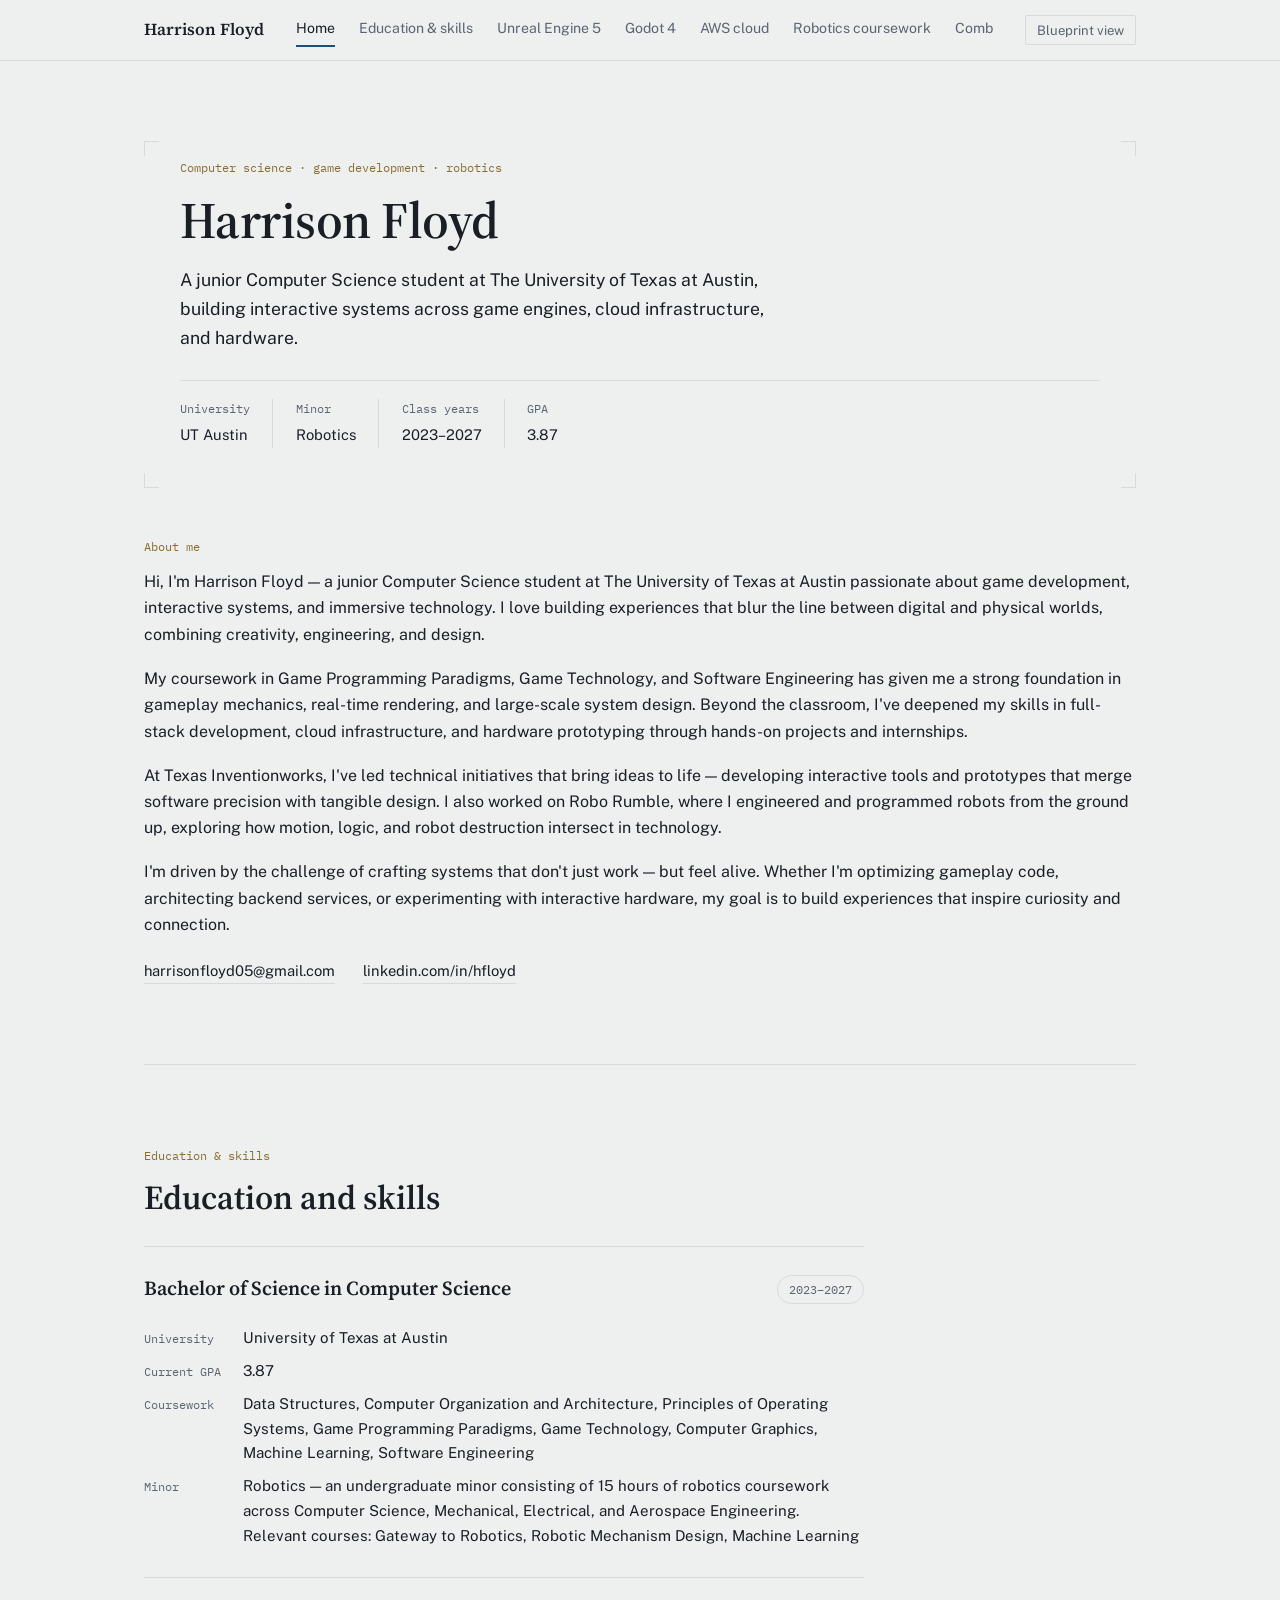
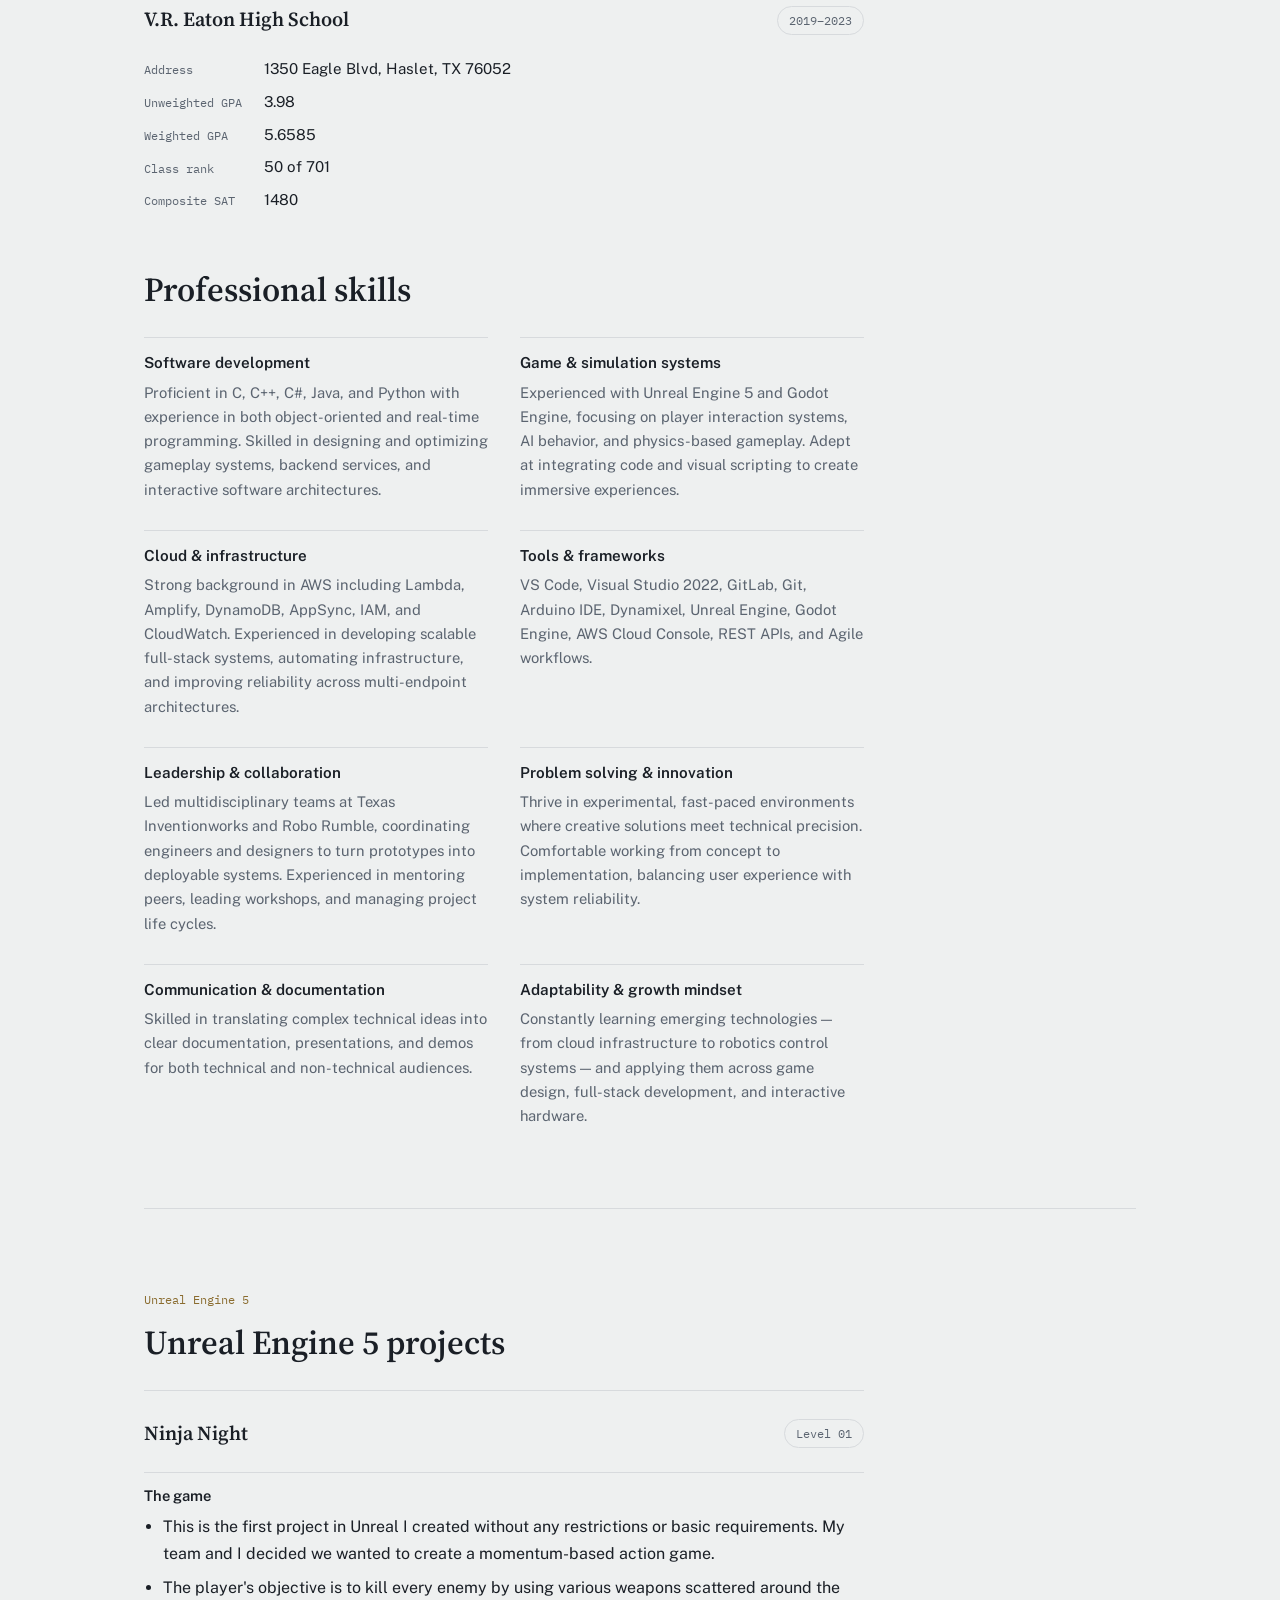
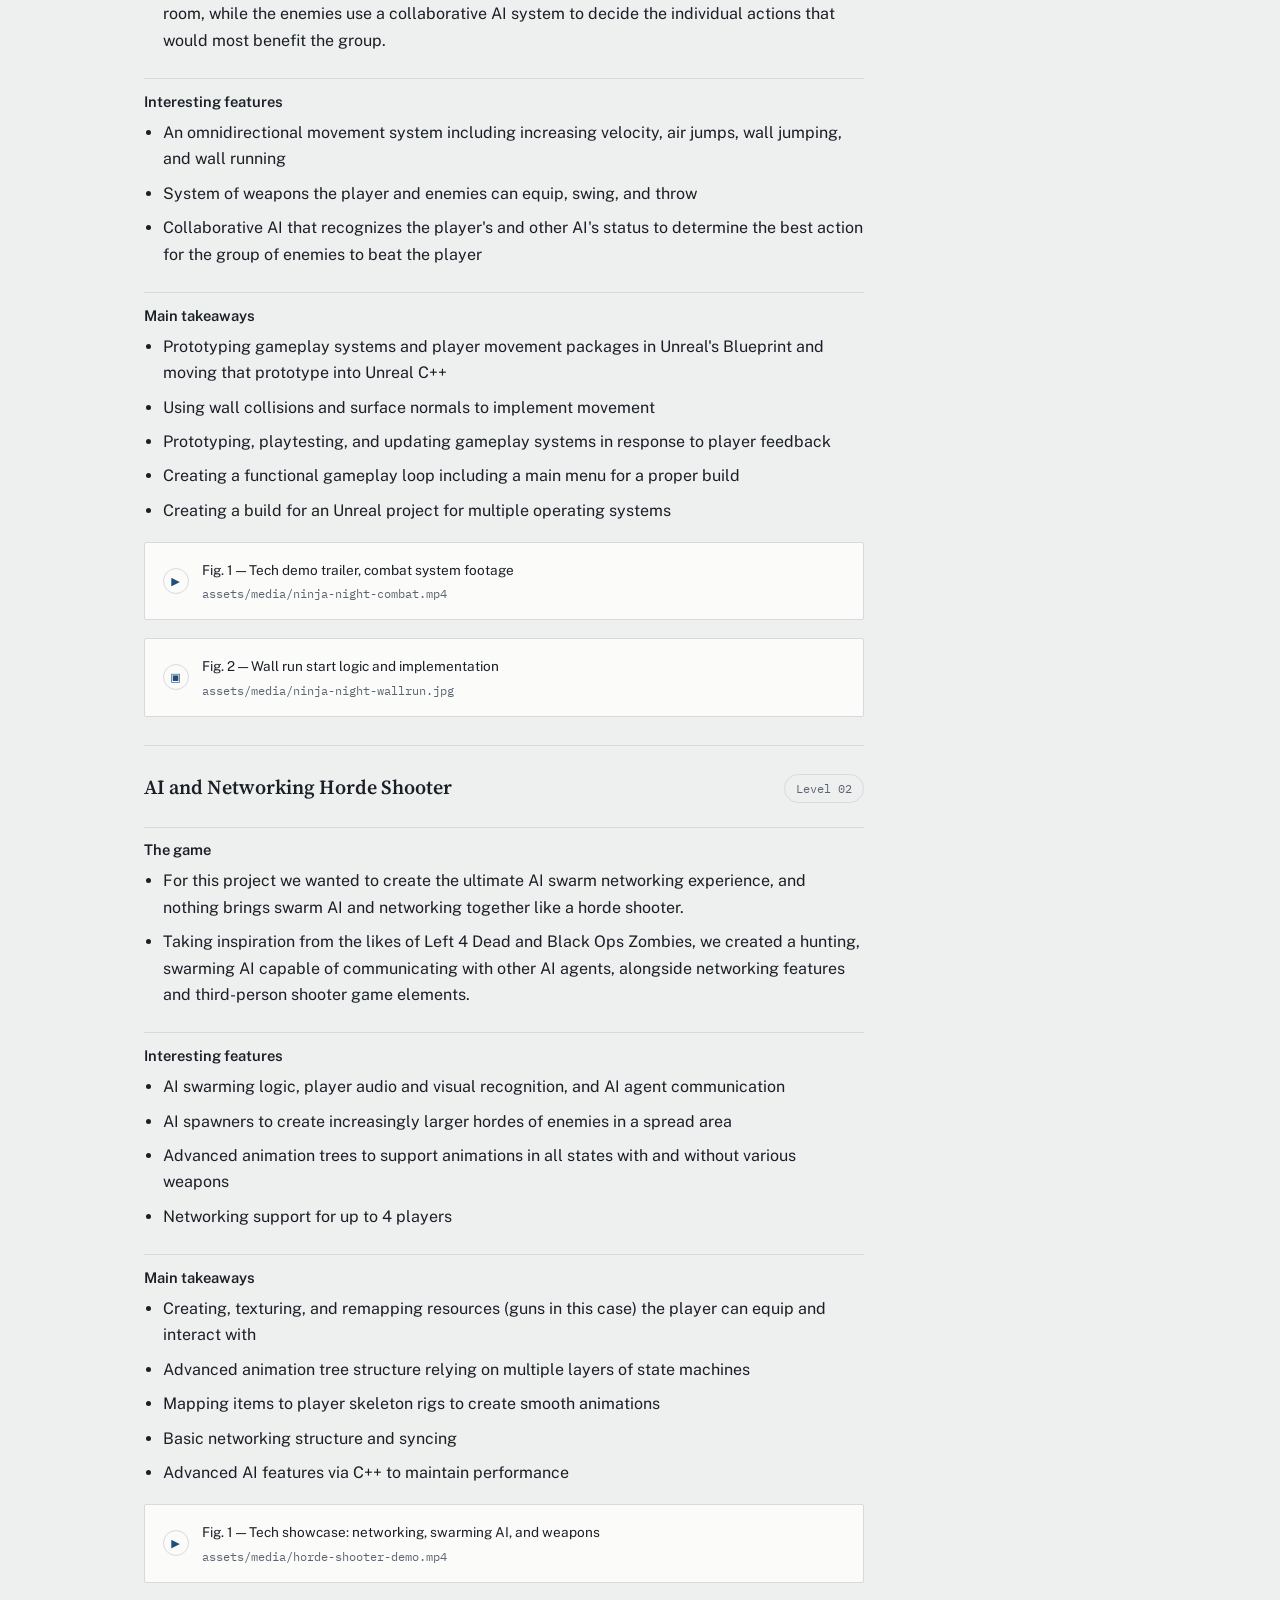
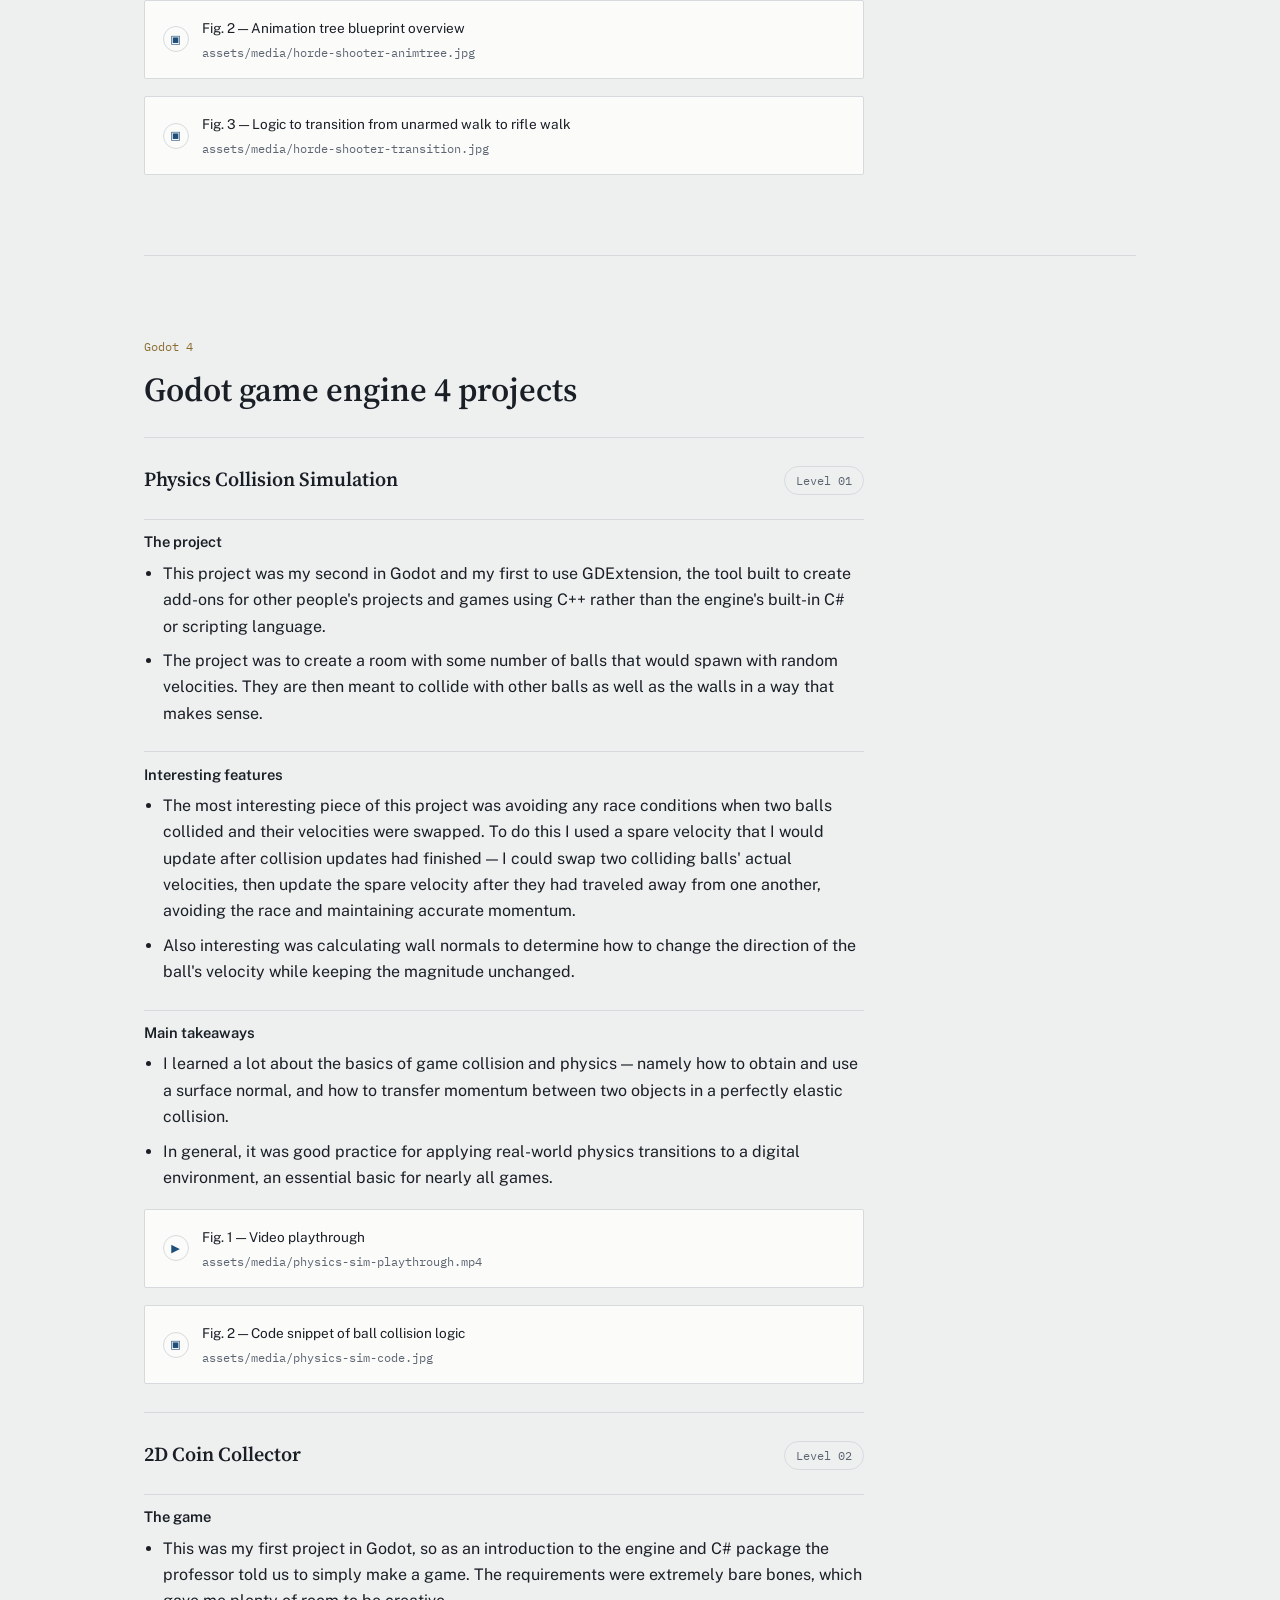
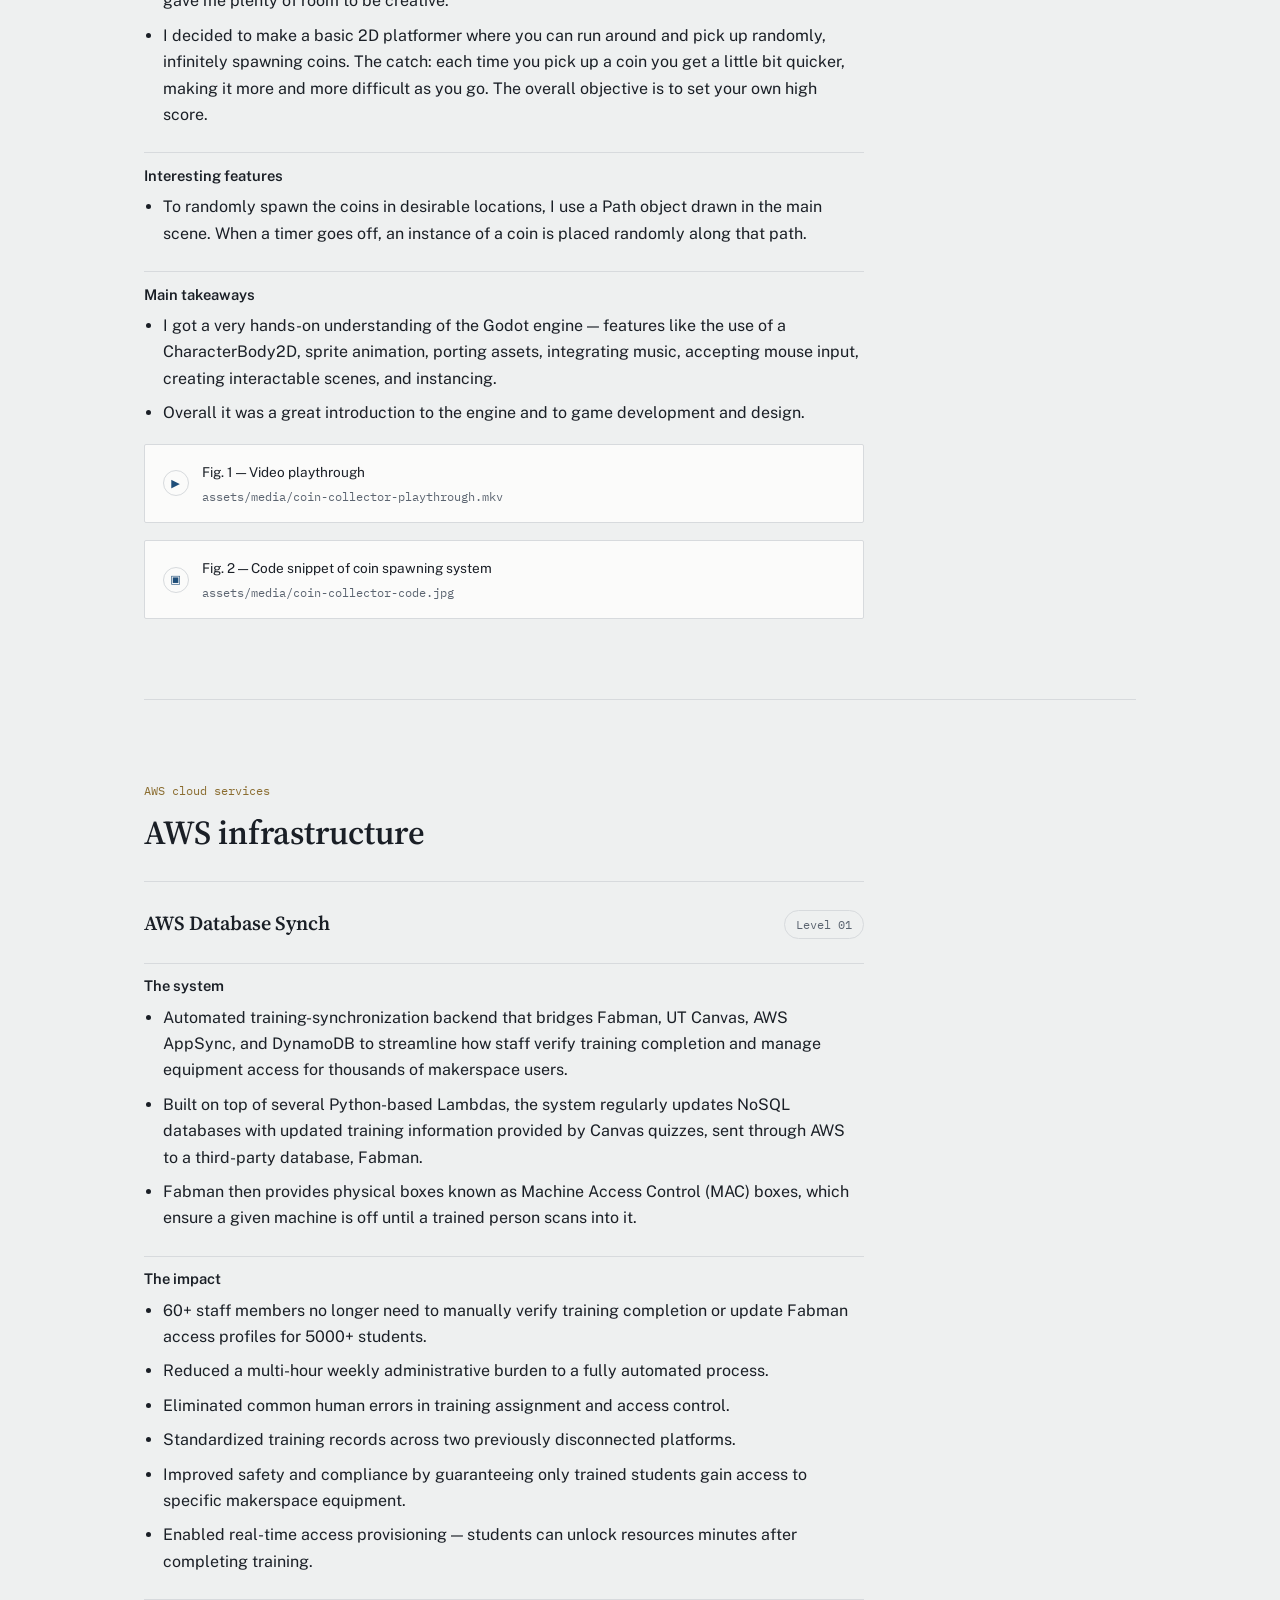
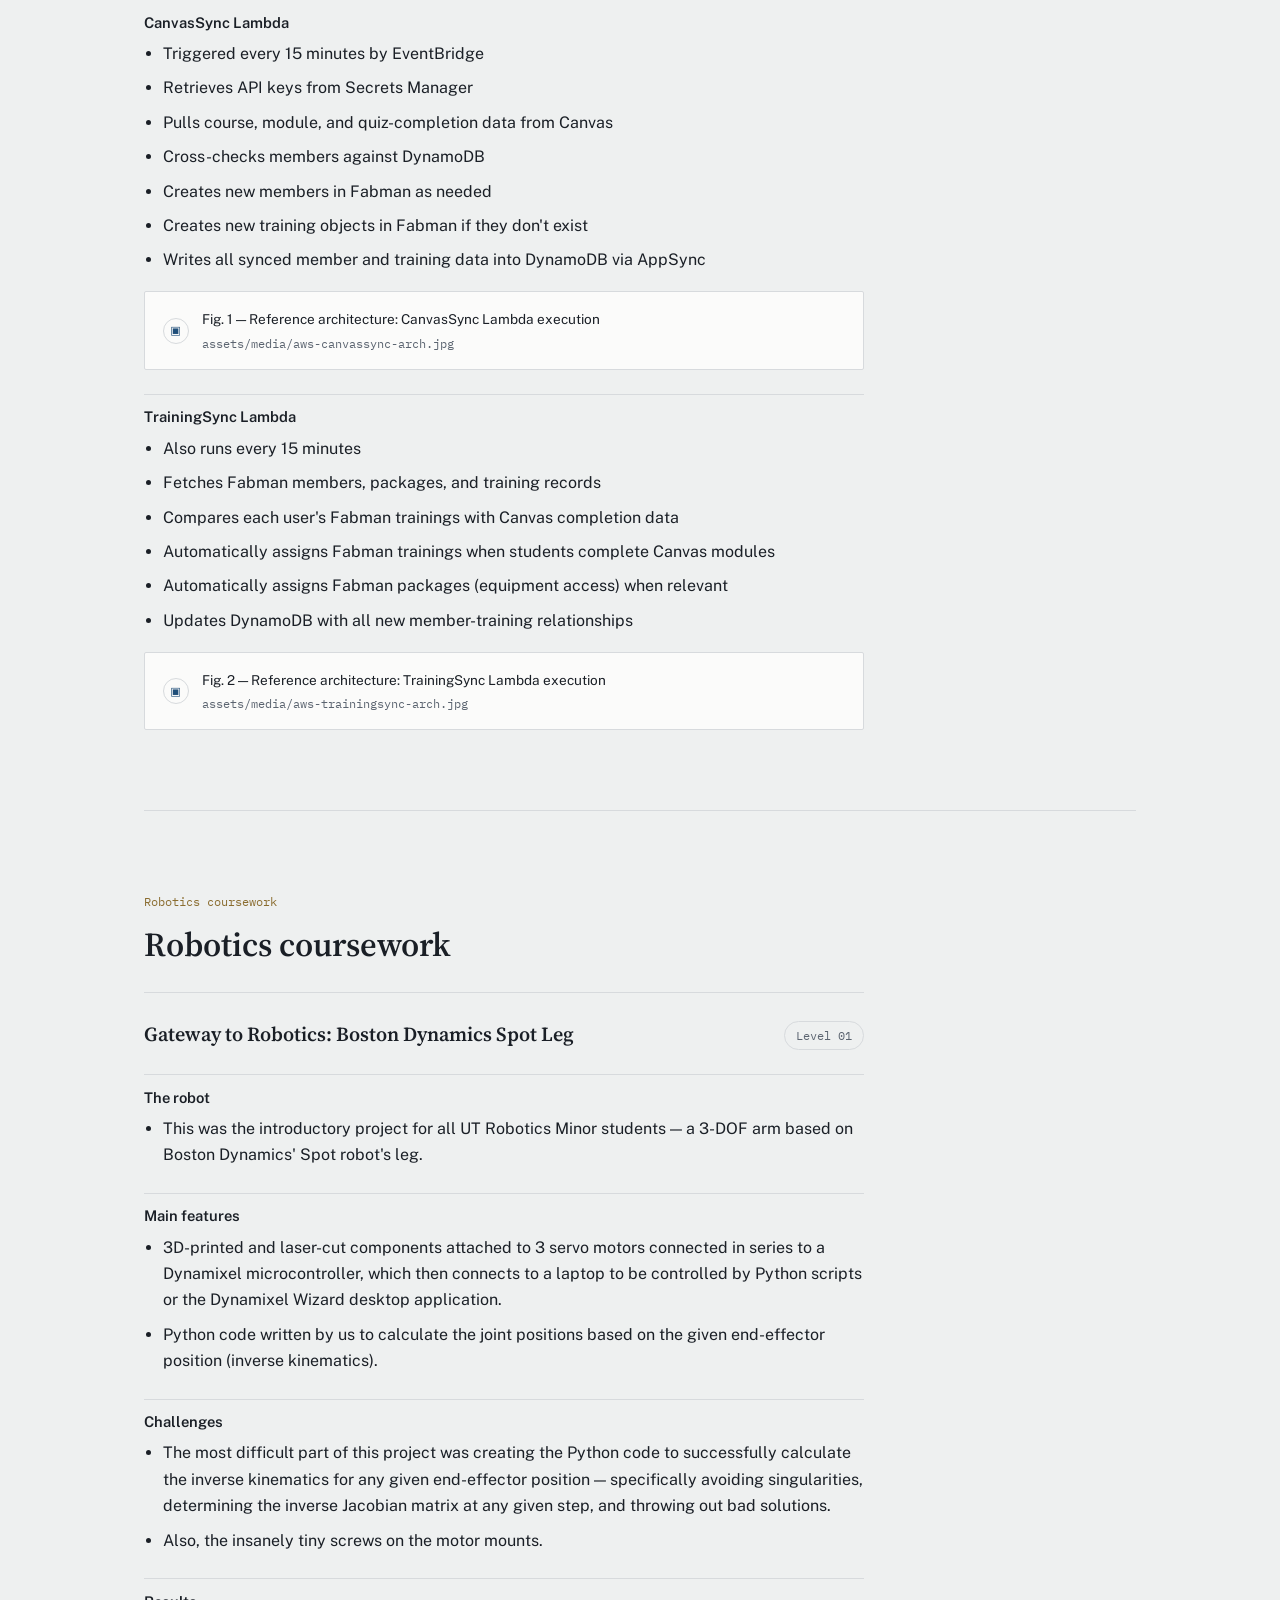
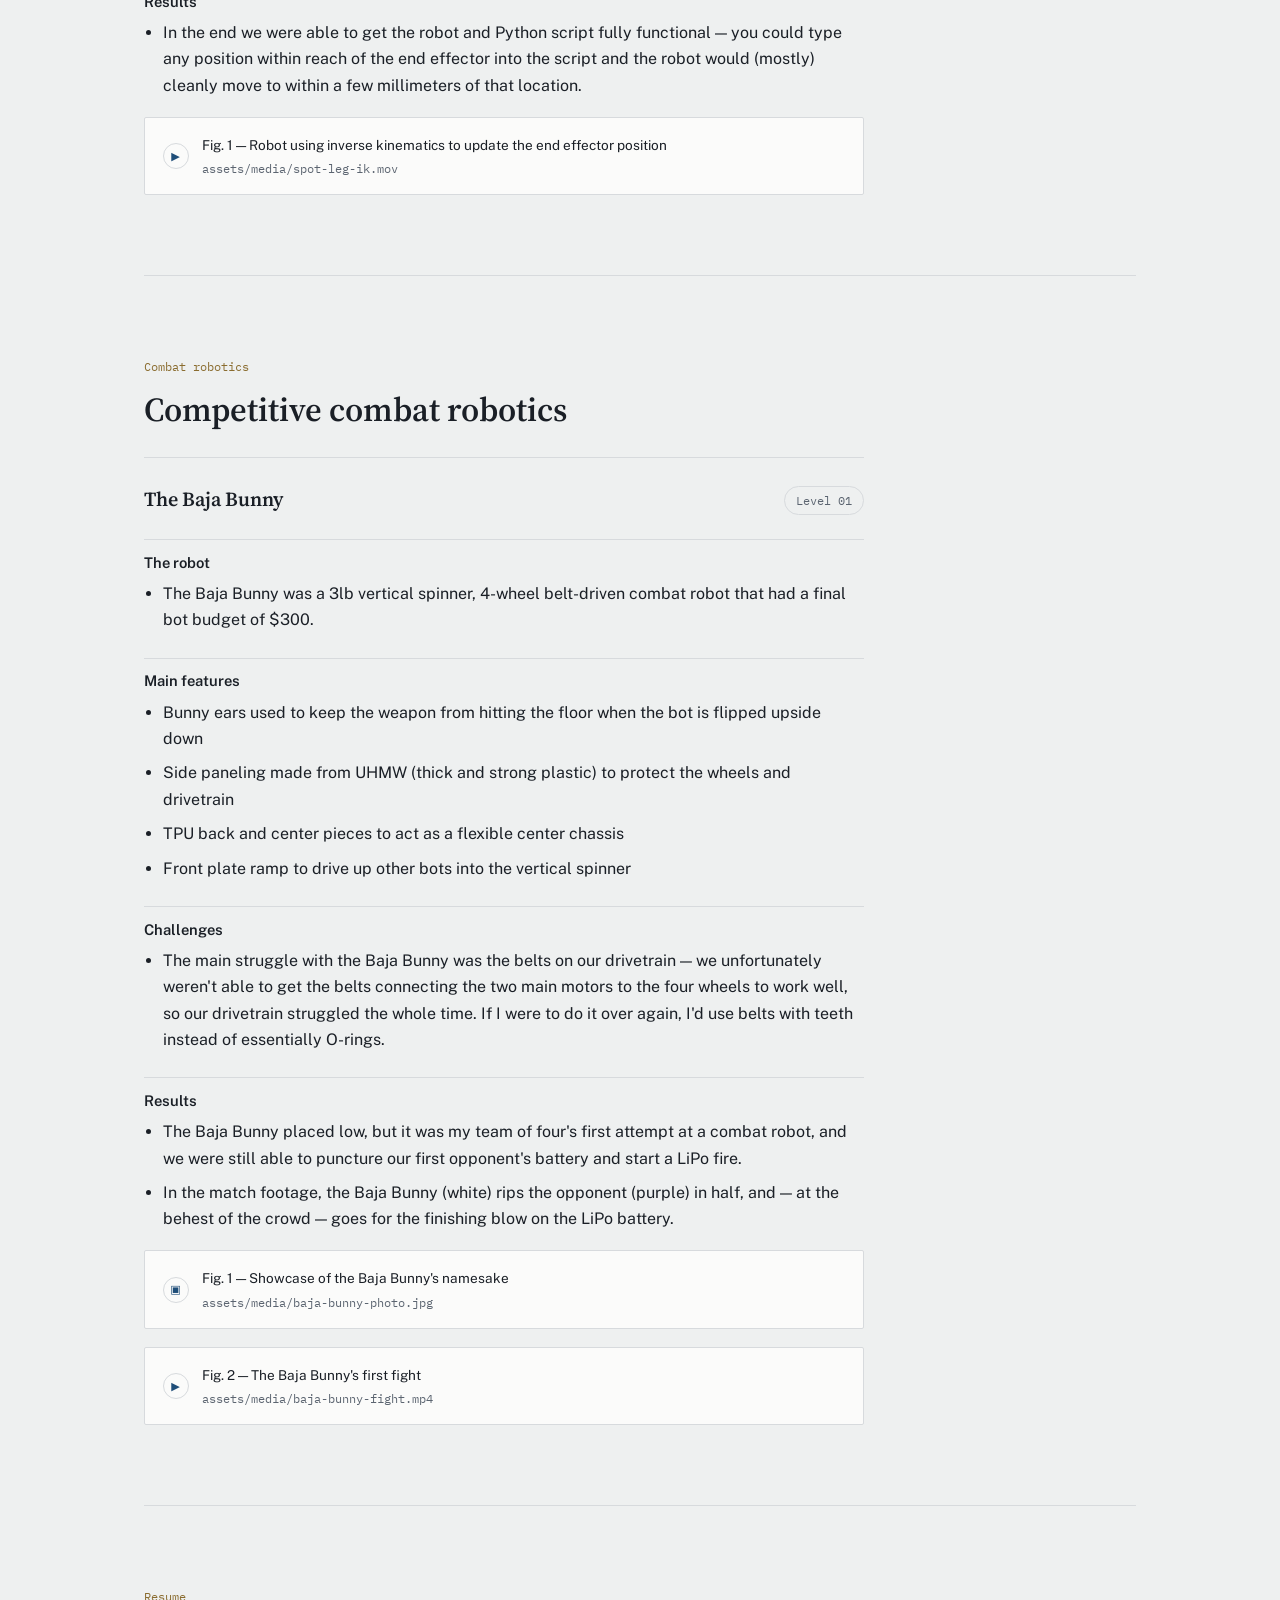
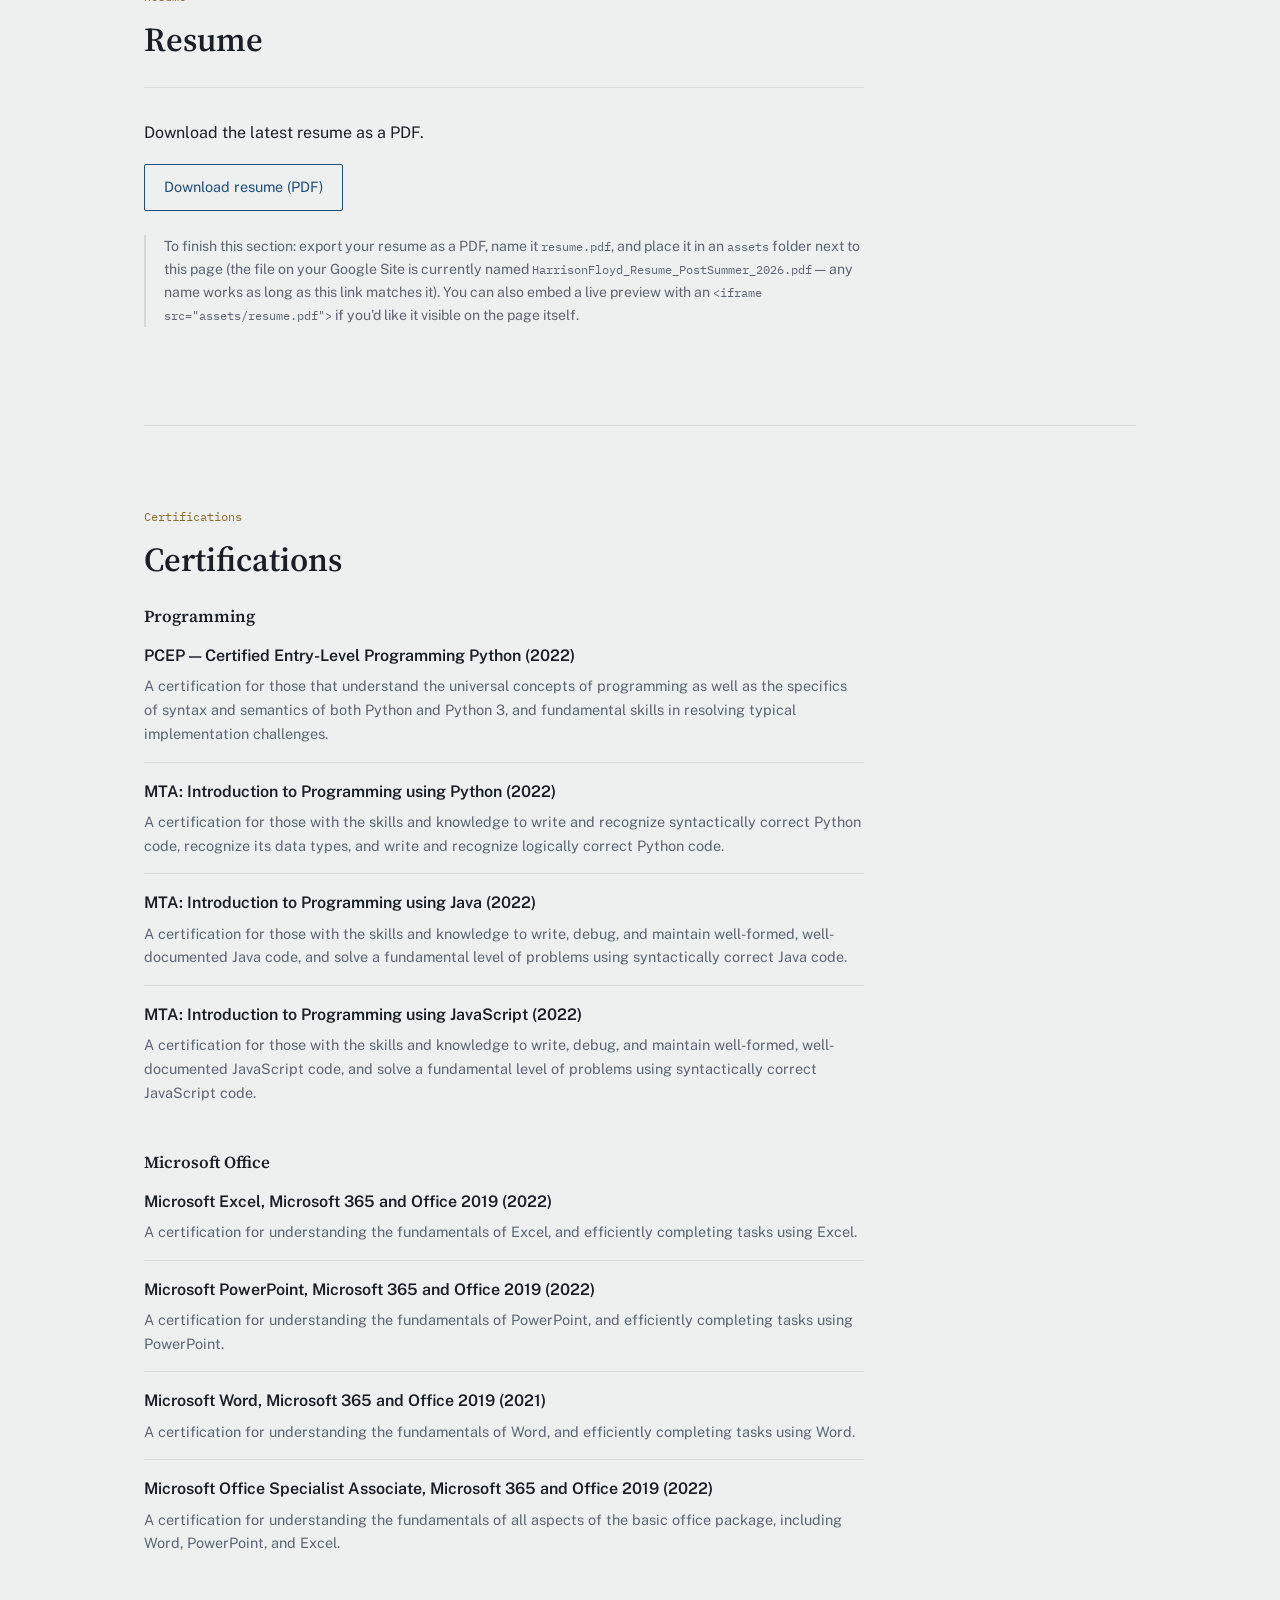
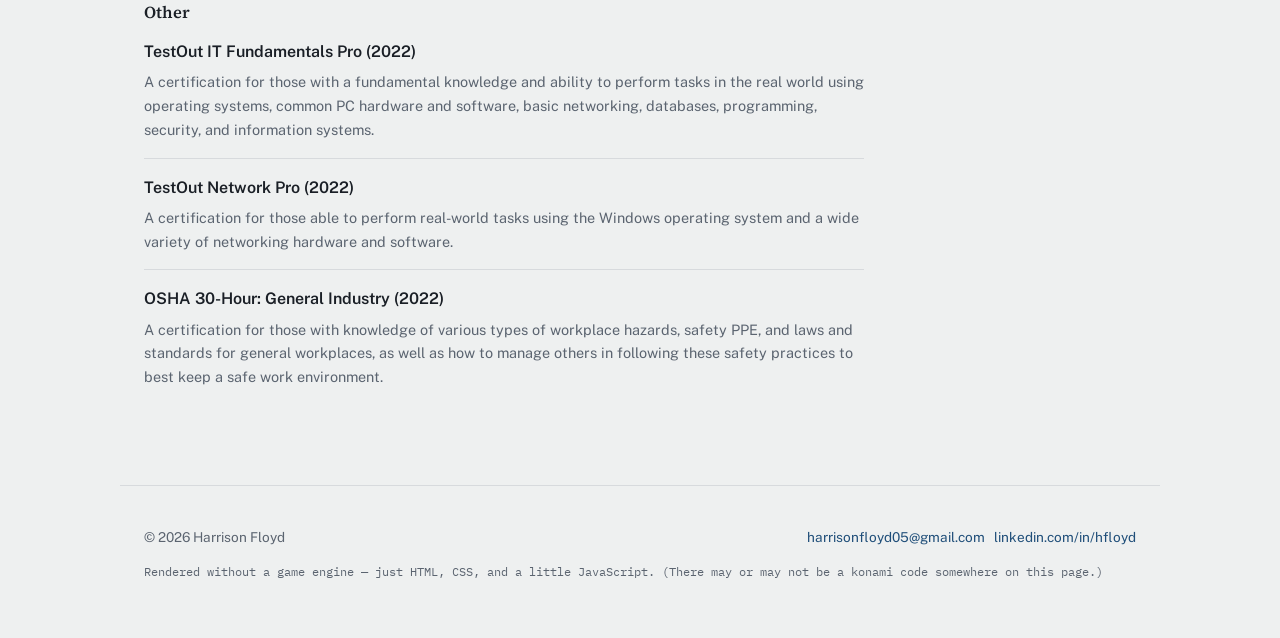
==== commit 1f4b0329: "Add files via upload" ====
--- a/index.html
+++ b/index.html
@@ -5,54 +5,40 @@
 <meta name="viewport" content="width=device-width, initial-scale=1.0">
 <title>Harrison Floyd — Portfolio</title>
 <meta name="description" content="Harrison Floyd — CS student at UT Austin. Game development, robotics, and cloud infrastructure projects.">
+<link rel="icon" href="data:image/svg+xml,%3Csvg xmlns='http://www.w3.org/2000/svg' viewBox='0 0 16 16'%3E%3Crect x='6' y='8' width='4' height='6' fill='%231F4E79'/%3E%3Crect x='2' y='13' width='12' height='2' fill='%231F4E79'/%3E%3Ccircle cx='8' cy='5' r='3.4' fill='%231F4E79'/%3E%3C/svg%3E">
 
 <link rel="preconnect" href="https://fonts.googleapis.com">
 <link rel="preconnect" href="https://fonts.gstatic.com" crossorigin>
-<link href="https://fonts.googleapis.com/css2?family=IBM+Plex+Mono:wght@400;500;600&family=IBM+Plex+Sans:wght@400;500;600;700&family=Space+Grotesk:wght@500;600;700&display=swap" rel="stylesheet">
+<link href="https://fonts.googleapis.com/css2?family=IBM+Plex+Mono:wght@400;500;600&family=Public+Sans:wght@400;500;600;700&family=Source+Serif+4:opsz,wght@8..60,400;8..60,500;8..60,600;8..60,700&display=swap" rel="stylesheet">
 
 <style>
   :root{
-    --bg: #0e1013;
-    --panel: #171a20;
-    --panel-2: #1c2029;
-    --border: #2a2f3a;
-    --text: #e7e9ed;
-    --muted: #8b93a1;
-    --accent: #ff7a3d;
-    --accent-soft: rgba(255,122,61,0.12);
-    --accent-2: #63d2c0;
-
-    --font-display: 'Space Grotesk', ui-sans-serif, system-ui, -apple-system, sans-serif;
-    --font-body: 'IBM Plex Sans', ui-sans-serif, system-ui, -apple-system, sans-serif;
+    --bg: #EEF0F0;
+    --panel: #FBFBFA;
+    --border: #D7DADD;
+    --text: #1A1F26;
+    --muted: #5B6470;
+    --accent: #1F4E79;
+    --accent-2: #8A6C2F;
+    --mode-label: "Blueprint view";
+
+    --font-display: 'Source Serif 4', Georgia, 'Times New Roman', serif;
+    --font-body: 'Public Sans', ui-sans-serif, system-ui, -apple-system, sans-serif;
     --font-mono: 'IBM Plex Mono', ui-monospace, SFMono-Regular, Menlo, Consolas, monospace;
 
-    --maxw: 780px;
-    --radius: 3px;
-  }
-
-  @media (prefers-color-scheme: light){
-    :root:not([data-theme="dark"]){
-      --bg: #f3f2ef;
-      --panel: #ffffff;
-      --panel-2: #ebeae6;
-      --border: #d8d6d0;
-      --text: #191a1c;
-      --muted: #5b5f66;
-      --accent: #d95f2b;
-      --accent-soft: rgba(217,95,43,0.10);
-      --accent-2: #1b8f7e;
-    }
-  }
-  :root[data-theme="light"]{
-    --bg: #f3f2ef;
-    --panel: #ffffff;
-    --panel-2: #ebeae6;
-    --border: #d8d6d0;
-    --text: #191a1c;
-    --muted: #5b5f66;
-    --accent: #d95f2b;
-    --accent-soft: rgba(217,95,43,0.10);
-    --accent-2: #1b8f7e;
+    --maxw: 720px;
+    --radius: 2px;
+  }
+
+  :root[data-theme="dark"]{
+    --bg: #0E2A45;
+    --panel: #123657;
+    --border: #2E4E6C;
+    --text: #E7EEF5;
+    --muted: #9FB4C8;
+    --accent: #8FC1EA;
+    --accent-2: #D2A24C;
+    --mode-label: "Paper view";
   }
 
   *{box-sizing:border-box;}
@@ -68,8 +54,9 @@
     color:var(--text);
     font-family:var(--font-body);
     font-size:16px;
-    line-height:1.6;
+    line-height:1.65;
     -webkit-font-smoothing:antialiased;
+    transition:background .2s ease, color .2s ease;
   }
 
   a{color:var(--accent); text-decoration:none;}
@@ -78,81 +65,63 @@
 
   img, video{max-width:100%; display:block;}
 
-  /* ---------- Toolbar / nav ---------- */
+  /* ---------- Top bar / nav ---------- */
   header.toolbar{
     position:sticky; top:0; z-index:50;
-    background:color-mix(in srgb, var(--bg) 92%, transparent);
-    backdrop-filter: blur(8px);
+    background:var(--bg);
     border-bottom:1px solid var(--border);
   }
   .toolbar-inner{
-    max-width:1080px; margin:0 auto;
-    display:flex; align-items:center; gap:1.25rem;
-    padding:0 1.25rem;
-    height:56px;
+    max-width:1040px; margin:0 auto;
+    display:flex; align-items:center; gap:2rem;
+    padding:0 1.5rem;
+    height:60px;
   }
   .brand{
-    display:flex; align-items:center; gap:.55rem;
-    font-family:var(--font-mono);
-    font-size:.85rem;
-    color:var(--text);
+    font-family:var(--font-display);
+    font-weight:600;
+    font-size:1.05rem;
     flex-shrink:0;
     white-space:nowrap;
-  }
-  .brand-mark{
-    width:22px; height:22px;
-    border:1px solid var(--accent);
-    border-radius:3px;
-    display:flex; align-items:center; justify-content:center;
-    color:var(--accent);
-    font-size:.65rem;
-    font-weight:600;
+    color:var(--text);
   }
   nav.tabs{
     display:flex;
-    gap:0.25rem;
+    gap:1.5rem;
     overflow-x:auto;
     scrollbar-width:none;
     flex:1;
   }
   nav.tabs::-webkit-scrollbar{display:none;}
   nav.tabs a{
-    font-family:var(--font-mono);
-    font-size:.78rem;
+    font-size:.88rem;
     color:var(--muted);
     white-space:nowrap;
-    padding:.45rem .7rem;
-    border-radius:3px;
-    border:1px solid transparent;
+    padding:.3rem 0;
+    border-bottom:2px solid transparent;
   }
   nav.tabs a:hover{color:var(--text); text-decoration:none;}
   nav.tabs a.active{
     color:var(--text);
-    border-color:var(--border);
-    background:var(--panel);
-  }
-  nav.tabs a.active::before{
-    content:"● ";
-    color:var(--accent);
-    font-size:.6rem;
+    border-bottom-color:var(--accent);
   }
   .theme-toggle{
     flex-shrink:0;
-    font-family:var(--font-mono);
-    font-size:.75rem;
+    font-family:var(--font-body);
+    font-size:.82rem;
     color:var(--muted);
     background:transparent;
     border:1px solid var(--border);
-    border-radius:3px;
-    padding:.4rem .55rem;
+    border-radius:var(--radius);
+    padding:.4rem .7rem;
     cursor:pointer;
   }
   .theme-toggle:hover{color:var(--text); border-color:var(--accent);}
 
   /* ---------- Layout helpers ---------- */
-  main{max-width:1080px; margin:0 auto; padding:0 1.25rem;}
+  main{max-width:1040px; margin:0 auto; padding:0 1.5rem;}
   section{
-    padding:4.5rem 0;
+    padding:5rem 0;
     border-bottom:1px solid var(--border);
   }
   section:last-of-type{border-bottom:none;}
@@ -162,250 +131,225 @@
     font-family:var(--font-mono);
     font-size:.78rem;
     color:var(--accent-2);
-    margin:0 0 .6rem;
-  }
-  h1,h2,h3,h4{font-family:var(--font-display); font-weight:600; line-height:1.15; margin:0;}
-  h2{font-size:clamp(1.6rem, 1.2rem + 1.6vw, 2.25rem); margin-bottom:1.5rem;}
-  h3{font-size:1.3rem; margin-bottom:.25rem;}
-  p{margin:0 0 1rem; color:var(--text);}
+    margin:0 0 .75rem;
+  }
+  h1,h2,h3,h4{font-family:var(--font-display); font-weight:600; line-height:1.2; margin:0; color:var(--text);}
+  h2{font-size:clamp(1.55rem, 1.25rem + 1.3vw, 2.1rem); margin-bottom:1.75rem;}
+  h3{font-size:1.25rem; margin-bottom:.15rem;}
+  p{margin:0 0 1.1rem; color:var(--text);}
   p.muted, .muted{color:var(--muted);}
 
   /* ---------- Hero ---------- */
-  .hero{
-    display:grid;
-    grid-template-columns: 1.4fr 1fr;
-    gap:2rem;
-    align-items:stretch;
-  }
-  @media (max-width:820px){
-    .hero{grid-template-columns:1fr;}
-  }
-  .viewport{
-    position:relative;
+  .hero{position:relative; padding:1rem 2.25rem 2.5rem;}
+  .hero::before, .hero::after,
+  .hero .corner-r::before, .hero .corner-r::after{
+    content:""; position:absolute; width:14px; height:14px;
+    border-color:var(--border);
+  }
+  .hero::before{ top:0; left:0; border-top:1px solid var(--border); border-left:1px solid var(--border); }
+  .hero::after{ bottom:0; left:0; border-bottom:1px solid var(--border); border-left:1px solid var(--border); }
+  .hero .corner-r{position:absolute; inset:0; pointer-events:none;}
+  .hero .corner-r::before{ top:0; right:0; border-top:1px solid var(--border); border-right:1px solid var(--border); }
+  .hero .corner-r::after{ bottom:0; right:0; border-bottom:1px solid var(--border); border-right:1px solid var(--border); }
+
+  .hero-name{
+    font-family:var(--font-display);
+    font-size:clamp(2.2rem, 1.6rem + 2.6vw, 3.2rem);
+    font-weight:600;
+    letter-spacing:-0.01em;
+    margin:0 0 .9rem;
+  }
+  .caret{
+    display:inline-block;
+    width:3px;
+    height:0.85em;
+    background:var(--accent);
+    margin-left:3px;
+    vertical-align:-0.08em;
+    animation:hf-blink 800ms step-end infinite;
+  }
+  .caret.hidden{display:none;}
+  @keyframes hf-blink{ 50%{opacity:0;} }
+  .hero-lede{
+    font-size:1.1rem;
+    max-width:38rem;
+    color:var(--text);
+  }
+  .fact-row{
+    display:flex; flex-wrap:wrap;
+    margin-top:1.75rem;
+    border-top:1px solid var(--border);
+    padding-top:1.1rem;
+  }
+  .fact{
+    padding:0 1.4rem 0 0;
+    margin-right:1.4rem;
+    border-right:1px solid var(--border);
+  }
+  .fact:last-child{border-right:none;}
+  .fact .k{display:block; font-family:var(--font-mono); font-size:.72rem; color:var(--muted); margin-bottom:.25rem;}
+  .fact .v{font-size:.92rem;}
+
+  .about{margin-top:3rem;}
+
+  .contact-row{
+    display:flex; flex-wrap:wrap; gap:1.75rem;
+    font-size:.92rem;
+    margin-top:1.25rem;
+  }
+  .contact-row a{color:var(--text); border-bottom:1px solid var(--border);}
+  .contact-row a:hover{color:var(--accent); border-color:var(--accent); text-decoration:none;}
+
+  /* ---------- Panels (projects, entries) ---------- */
+  .panel{
+    border-top:1px solid var(--border);
+    padding-top:1.75rem;
+    margin-top:1.75rem;
+  }
+  .panel:first-of-type{margin-top:0;}
+  .panel-head{
+    display:flex; align-items:center; justify-content:space-between; gap:1rem;
+    margin-bottom:1.4rem;
+  }
+  .panel-head .sheet{
+    font-family:var(--font-mono);
+    font-size:.72rem;
+    color:var(--muted);
+    flex-shrink:0;
+    border:1px solid var(--border);
+    border-radius:999px;
+    padding:.25rem .7rem;
+  }
+  .field{margin-top:1.5rem;}
+  .field:first-child{margin-top:0;}
+  .field h4{
+    font-family:var(--font-body);
+    font-weight:600;
+    font-size:.92rem;
+    color:var(--text);
+    border-top:1px solid var(--border);
+    padding-top:.85rem;
+    margin-bottom:.6rem;
+  }
+  .field:first-child h4{border-top:none; padding-top:0;}
+  .field ul, .field ol{margin:0; padding-left:1.2rem;}
+  .field li{margin-bottom:.5rem;}
+  .field p{margin-bottom:.5rem;}
+
+  .figure{
     border:1px solid var(--border);
     border-radius:var(--radius);
-    background:
-      linear-gradient(rgba(255,255,255,0.05) 1px, transparent 1px),
-      linear-gradient(90deg, rgba(255,255,255,0.05) 1px, transparent 1px),
-      var(--panel);
-    background-size:28px 28px, 28px 28px, auto;
-    min-height:340px;
-    display:flex;
-    flex-direction:column;
-    justify-content:center;
-    padding:2.5rem;
-    overflow:hidden;
-  }
-  .gizmo{
-    position:absolute; inset:1.25rem;
-    pointer-events:none;
-  }
-  .gizmo span{position:absolute; background:var(--accent); opacity:.55;}
-  .gizmo .tl-h{top:0; left:0; width:16px; height:2px;}
-  .gizmo .tl-v{top:0; left:0; width:2px; height:16px;}
-  .gizmo .tr-h{top:0; right:0; width:16px; height:2px;}
-  .gizmo .tr-v{top:0; right:0; width:2px; height:16px;}
-  .gizmo .bl-h{bottom:0; left:0; width:16px; height:2px;}
-  .gizmo .bl-v{bottom:0; left:0; width:2px; height:16px;}
-  .gizmo .br-h{bottom:0; right:0; width:16px; height:2px;}
-  .gizmo .br-v{bottom:0; right:0; width:2px; height:16px;}
-
-  .hero-name{
-    font-family:var(--font-display);
-    font-size:clamp(2.1rem, 1.4rem + 3.4vw, 3.4rem);
-    font-weight:700;
-    letter-spacing:-0.01em;
-    margin-bottom:.6rem;
-  }
-  .hero-tag{
-    font-family:var(--font-mono);
-    font-size:.85rem;
-    color:var(--muted);
-  }
-  .hero-tag .cursor{
-    display:inline-block; width:8px; height:1em; background:var(--accent);
-    margin-left:2px; vertical-align:-2px;
-    animation:blink 1.1s steps(1) infinite;
-  }
-  @keyframes blink{50%{opacity:0;}}
-
-  .inspector{
-    border:1px solid var(--border);
-    border-radius:var(--radius);
+    padding:1rem 1.1rem;
+    display:flex; align-items:center; gap:.85rem;
+    margin-top:1.1rem;
     background:var(--panel);
-    padding:1.4rem 1.5rem;
-    display:flex;
-    flex-direction:column;
-    gap:1rem;
-  }
-  .inspector-title{
-    font-family:var(--font-mono);
-    font-size:.75rem;
-    color:var(--muted);
-    border-bottom:1px solid var(--border);
-    padding-bottom:.75rem;
-  }
-  .prop-row{
-    display:flex;
-    justify-content:space-between;
-    gap:1rem;
-    font-size:.9rem;
-  }
-  .prop-row .k{font-family:var(--font-mono); color:var(--muted); font-size:.8rem;}
-  .prop-row .v{text-align:right;}
-
-  .about{margin-top:2.5rem;}
-
-  .contact-row{
-    display:flex; flex-wrap:wrap; gap:1.5rem;
-    font-family:var(--font-mono);
-    font-size:.85rem;
-    margin-top:1rem;
-  }
-  .contact-row a{color:var(--text); border-bottom:1px solid var(--border);}
-  .contact-row a:hover{color:var(--accent); border-color:var(--accent); text-decoration:none;}
-
-  /* ---------- Panels (projects, entries) ---------- */
-  .panel{
-    border:1px solid var(--border);
-    border-radius:var(--radius);
-    background:var(--panel);
-    margin-bottom:1.75rem;
-    overflow:hidden;
-  }
-  .panel-head{
-    display:flex; align-items:baseline; justify-content:space-between; gap:1rem; flex-wrap:wrap;
-    padding:1.1rem 1.4rem;
-    border-bottom:1px solid var(--border);
-    background:var(--panel-2);
-  }
-  .panel-head .tag{
-    font-family:var(--font-mono);
-    font-size:.72rem;
-    color:var(--accent-2);
-  }
-  .panel-body{padding:1.4rem;}
-  .field{margin-top:1.4rem;}
-  .field:first-child{margin-top:0;}
-  .field h4{
-    font-family:var(--font-mono);
-    font-weight:500;
-    font-size:.78rem;
-    color:var(--muted);
-    margin-bottom:.5rem;
-  }
-  .field ul, .field ol{margin:0; padding-left:1.2rem;}
-  .field li{margin-bottom:.4rem;}
-  .field p{margin-bottom:.4rem;}
-
-  .media{
-    border:1px dashed var(--border);
-    border-radius:var(--radius);
-    padding:1.1rem 1.2rem;
-    display:flex; align-items:center; gap:.8rem;
-    color:var(--muted);
-    font-family:var(--font-mono);
-    font-size:.75rem;
-    margin-top:1rem;
-  }
-  .media .icon{
+  }
+  .figure .icon{
     flex-shrink:0;
     width:26px; height:26px;
     border:1px solid var(--border);
-    border-radius:3px;
+    border-radius:50%;
     display:flex; align-items:center; justify-content:center;
     color:var(--accent);
     font-size:.7rem;
   }
+  .figure .fig-text{font-size:.85rem; color:var(--text);}
+  .figure .fig-file{display:block; font-family:var(--font-mono); font-size:.72rem; color:var(--muted); margin-top:.2rem;}
 
   /* ---------- Data tables (education / skills / certs) ---------- */
   .kv{
     display:grid;
     grid-template-columns:auto 1fr;
-    gap:.4rem 1.2rem;
-    font-size:.92rem;
-  }
-  .kv dt{font-family:var(--font-mono); font-size:.78rem; color:var(--muted); padding-top:.15rem;}
+    gap:.5rem 1.4rem;
+    font-size:.94rem;
+  }
+  .kv dt{font-family:var(--font-mono); font-size:.75rem; color:var(--muted); padding-top:.2rem;}
   .kv dd{margin:0;}
 
   .skill-grid{
     display:grid;
     grid-template-columns:repeat(2,1fr);
-    gap:1.25rem;
+    gap:1.75rem 2rem;
   }
   @media (max-width:700px){ .skill-grid{grid-template-columns:1fr;} }
-  .skill-card h4{font-family:var(--font-mono); font-size:.8rem; color:var(--accent-2); margin-bottom:.4rem;}
+  .skill-card{border-top:1px solid var(--border); padding-top:1rem;}
+  .skill-card h4{font-family:var(--font-body); font-weight:600; font-size:.95rem; margin-bottom:.5rem;}
   .skill-card p{font-size:.92rem; color:var(--muted); margin-bottom:0;}
 
-  .stack-list{
-    display:flex; flex-wrap:wrap; gap:.5rem;
-    font-family:var(--font-mono); font-size:.78rem;
-    padding:0; margin:1rem 0 0; list-style:none;
-  }
-  .stack-list li{
-    border:1px solid var(--border);
-    border-radius:3px;
-    padding:.35rem .6rem;
-    color:var(--muted);
-  }
-
-  .cert-group{margin-bottom:1.75rem;}
-  .cert-group h3{font-size:1.05rem; margin-bottom:.9rem;}
-  .cert{border-top:1px solid var(--border); padding:.9rem 0;}
-  .cert:first-of-type{border-top:none;}
-  .cert-name{font-weight:600; margin-bottom:.2rem;}
-  .cert-year{font-family:var(--font-mono); color:var(--muted); font-size:.78rem;}
+  .cert-group{margin-top:2rem;}
+  .cert-group:first-of-type{margin-top:0;}
+  .cert-group h3{font-size:1.05rem; margin-bottom:1rem;}
+  .cert{border-top:1px solid var(--border); padding:1rem 0;}
+  .cert:first-of-type{border-top:none; padding-top:0;}
+  .cert-name{font-weight:600; margin-bottom:.25rem;}
   .cert-desc{color:var(--muted); font-size:.9rem; margin:.3rem 0 0;}
 
   /* ---------- Resume ---------- */
   .resume-frame{
-    border:1px solid var(--border);
-    border-radius:var(--radius);
-    background:var(--panel);
-    padding:2rem;
-    text-align:center;
+    border-top:1px solid var(--border);
+    padding-top:2rem;
   }
   .btn{
     display:inline-flex; align-items:center; gap:.5rem;
-    font-family:var(--font-mono); font-size:.82rem;
+    font-size:.9rem;
     border:1px solid var(--accent);
     color:var(--accent);
-    padding:.65rem 1.1rem;
-    border-radius:3px;
-    background:var(--accent-soft);
+    padding:.65rem 1.2rem;
+    border-radius:var(--radius);
   }
   .btn:hover{background:var(--accent); color:var(--bg); text-decoration:none;}
   .note{
+    font-size:.88rem; color:var(--muted);
+    border-left:2px solid var(--border);
+    padding-left:1.1rem;
+    margin-top:1.5rem;
+  }
+  .note code{font-family:var(--font-mono); font-size:.85em;}
+
+  footer{
+    max-width:1040px; margin:0 auto; padding:2.5rem 1.5rem 3.5rem;
     font-size:.85rem; color:var(--muted);
-    border-left:2px solid var(--border);
-    padding-left:1rem;
-    margin-top:1.25rem;
-  }
-
-  footer{
-    max-width:1080px; margin:0 auto; padding:2.5rem 1.25rem 3.5rem;
+    border-top:1px solid var(--border);
+  }
+  .footer-row{
     display:flex; flex-wrap:wrap; justify-content:space-between; gap:1rem;
-    font-family:var(--font-mono); font-size:.78rem; color:var(--muted);
-  }
+  }
+  .footer-note{
+    margin-top:.85rem;
+    font-family:var(--font-mono);
+    font-size:.76rem;
+    color:var(--muted);
+  }
+
+  .toast{
+    position:fixed; left:50%; bottom:1.5rem; transform:translateX(-50%);
+    background:var(--text); color:var(--bg);
+    font-family:var(--font-mono); font-size:.8rem;
+    padding:.65rem 1.1rem; border-radius:var(--radius);
+    opacity:0; pointer-events:none;
+    transition:opacity .25s ease;
+    z-index:200;
+  }
+  .toast.show{opacity:1;}
 </style>
 </head>
 <body>
 
 <header class="toolbar">
   <div class="toolbar-inner">
-    <div class="brand"><span class="brand-mark">HF</span> Harrison Floyd</div>
+    <div class="brand">Harrison Floyd</div>
     <nav class="tabs" id="tabs">
       <a href="#home">Home</a>
-      <a href="#education">Education &amp; Skills</a>
+      <a href="#education">Education &amp; skills</a>
       <a href="#unreal">Unreal Engine 5</a>
       <a href="#godot">Godot 4</a>
-      <a href="#aws">AWS Cloud</a>
-      <a href="#robotics">Robotics Coursework</a>
-      <a href="#combat">Combat Robotics</a>
+      <a href="#aws">AWS cloud</a>
+      <a href="#robotics">Robotics coursework</a>
+      <a href="#combat">Combat robotics</a>
       <a href="#resume">Resume</a>
       <a href="#certifications">Certifications</a>
     </nav>
-    <button class="theme-toggle" id="themeToggle" type="button" aria-label="Toggle color theme">◐ Theme</button>
+    <button class="theme-toggle" id="themeToggle" type="button">Blueprint view</button>
   </div>
 </header>
 
@@ -414,23 +358,16 @@
   <!-- HOME -->
   <section id="home">
     <div class="hero">
-      <div class="viewport">
-        <div class="gizmo">
-          <span class="tl-h"></span><span class="tl-v"></span>
-          <span class="tr-h"></span><span class="tr-v"></span>
-          <span class="bl-h"></span><span class="bl-v"></span>
-          <span class="br-h"></span><span class="br-v"></span>
-        </div>
-        <div class="hero-name">Harrison Floyd</div>
-        <div class="hero-tag">status: junior · cs @ ut austin · game dev &amp; interactive systems<span class="cursor"></span></div>
-      </div>
-      <div class="inspector">
-        <div class="inspector-title">inspector — about</div>
-        <div class="prop-row"><span class="k">Role</span><span class="v">CS Student</span></div>
-        <div class="prop-row"><span class="k">University</span><span class="v">UT Austin</span></div>
-        <div class="prop-row"><span class="k">Minor</span><span class="v">Robotics</span></div>
-        <div class="prop-row"><span class="k">Class years</span><span class="v">2023–2027</span></div>
-        <div class="prop-row"><span class="k">Focus</span><span class="v">Game dev, cloud, hardware</span></div>
+      <div class="corner-r"></div>
+      <p class="eyebrow">Computer science · game development · robotics</p>
+      <h1 class="hero-name" aria-label="Harrison Floyd"><span id="heroNameText">Harrison Floyd</span><span class="caret" id="heroCaret" aria-hidden="true"></span></h1>
+      <p class="hero-lede">A junior Computer Science student at The University of Texas at Austin, building interactive systems across game engines, cloud infrastructure, and hardware.</p>
+
+      <div class="fact-row">
+        <div class="fact"><span class="k">University</span><span class="v">UT Austin</span></div>
+        <div class="fact"><span class="k">Minor</span><span class="v">Robotics</span></div>
+        <div class="fact"><span class="k">Class years</span><span class="v">2023–2027</span></div>
+        <div class="fact"><span class="k">GPA</span><span class="v">3.87</span></div>
       </div>
     </div>
 
@@ -457,35 +394,31 @@
       <div class="panel">
         <div class="panel-head">
           <h3>Bachelor of Science in Computer Science</h3>
-          <span class="tag">2023 – 2027</span>
-        </div>
-        <div class="panel-body">
-          <dl class="kv">
-            <dt>University</dt><dd>University of Texas at Austin</dd>
-            <dt>Current GPA</dt><dd>3.87</dd>
-            <dt>Coursework</dt><dd>Data Structures, Computer Organization and Architecture, Principles of Operating Systems, Game Programming Paradigms, Game Technology, Computer Graphics, Machine Learning, Software Engineering</dd>
-            <dt>Minor</dt><dd>Robotics — an undergraduate minor consisting of 15 hours of robotics coursework across Computer Science, Mechanical, Electrical, and Aerospace Engineering. Relevant courses: Gateway to Robotics, Robotic Mechanism Design, Machine Learning</dd>
-          </dl>
-        </div>
+          <span class="sheet">2023–2027</span>
+        </div>
+        <dl class="kv">
+          <dt>University</dt><dd>University of Texas at Austin</dd>
+          <dt>Current GPA</dt><dd>3.87</dd>
+          <dt>Coursework</dt><dd>Data Structures, Computer Organization and Architecture, Principles of Operating Systems, Game Programming Paradigms, Game Technology, Computer Graphics, Machine Learning, Software Engineering</dd>
+          <dt>Minor</dt><dd>Robotics — an undergraduate minor consisting of 15 hours of robotics coursework across Computer Science, Mechanical, Electrical, and Aerospace Engineering. Relevant courses: Gateway to Robotics, Robotic Mechanism Design, Machine Learning</dd>
+        </dl>
       </div>
 
       <div class="panel">
         <div class="panel-head">
           <h3>V.R. Eaton High School</h3>
-          <span class="tag">2019 – 2023</span>
-        </div>
-        <div class="panel-body">
-          <dl class="kv">
-            <dt>Address</dt><dd>1350 Eagle Blvd, Haslet, TX 76052</dd>
-            <dt>Unweighted GPA</dt><dd>3.98</dd>
-            <dt>Weighted GPA</dt><dd>5.6585</dd>
-            <dt>Class rank</dt><dd>50 / 701</dd>
-            <dt>Composite SAT</dt><dd>1480</dd>
-          </dl>
-        </div>
-      </div>
-
-      <h2 style="margin-top:3rem;">Professional skills</h2>
+          <span class="sheet">2019–2023</span>
+        </div>
+        <dl class="kv">
+          <dt>Address</dt><dd>1350 Eagle Blvd, Haslet, TX 76052</dd>
+          <dt>Unweighted GPA</dt><dd>3.98</dd>
+          <dt>Weighted GPA</dt><dd>5.6585</dd>
+          <dt>Class rank</dt><dd>50 of 701</dd>
+          <dt>Composite SAT</dt><dd>1480</dd>
+        </dl>
+      </div>
+
+      <h2 style="margin-top:3.5rem;">Professional skills</h2>
       <div class="skill-grid">
         <div class="skill-card">
           <h4>Software development</h4>
@@ -501,13 +434,8 @@
         </div>
         <div class="skill-card">
           <h4>Tools &amp; frameworks</h4>
-          <ul class="stack-list" style="margin-top:0;">
-            <li>VS Code</li><li>Visual Studio 2022</li><li>GitLab</li><li>Git</li><li>Arduino IDE</li><li>Dynamixel</li><li>Unreal Engine</li><li>Godot Engine</li><li>AWS Cloud Console</li><li>REST APIs</li><li>Agile workflows</li>
-          </ul>
-        </div>
-      </div>
-
-      <div class="skill-grid" style="margin-top:1.25rem;">
+          <p>VS Code, Visual Studio 2022, GitLab, Git, Arduino IDE, Dynamixel, Unreal Engine, Godot Engine, AWS Cloud Console, REST APIs, and Agile workflows.</p>
+        </div>
         <div class="skill-card">
           <h4>Leadership &amp; collaboration</h4>
           <p>Led multidisciplinary teams at Texas Inventionworks and Robo Rumble, coordinating engineers and designers to turn prototypes into deployable systems. Experienced in mentoring peers, leading workshops, and managing project life cycles.</p>
@@ -537,75 +465,71 @@
       <div class="panel">
         <div class="panel-head">
           <h3>Ninja Night</h3>
-          <span class="tag">Unreal Engine 5 · C++ &amp; Blueprint</span>
-        </div>
-        <div class="panel-body">
-          <div class="field">
-            <h4>The game</h4>
-            <ul>
-              <li>This is the first project in Unreal I created without any restrictions or basic requirements. My team and I decided we wanted to create a momentum-based action game.</li>
-              <li>The player's objective is to kill every enemy by using various weapons scattered around the room, while the enemies use a collaborative AI system to decide the individual actions that would most benefit the group.</li>
-            </ul>
-          </div>
-          <div class="field">
-            <h4>Interesting features</h4>
-            <ul>
-              <li>An omnidirectional movement system including increasing velocity, air jumps, wall jumping, and wall running</li>
-              <li>System of weapons the player and enemies can equip, swing, and throw</li>
-              <li>Collaborative AI that recognizes the player's and other AI's status to determine the best action for the group of enemies to beat the player</li>
-            </ul>
-          </div>
-          <div class="field">
-            <h4>Main takeaways</h4>
-            <ul>
-              <li>Prototyping gameplay systems and player movement packages in Unreal's Blueprint and moving that prototype into Unreal C++</li>
-              <li>Using wall collisions and surface normals to implement movement</li>
-              <li>Prototyping, playtesting, and updating gameplay systems in response to player feedback</li>
-              <li>Creating a functional gameplay loop including a main menu for a proper build</li>
-              <li>Creating a build for an Unreal project for multiple operating systems</li>
-            </ul>
-          </div>
-          <div class="media"><span class="icon">▶</span> Tech demo trailer — combat system footage (add media/ninja-night-combat.mp4)</div>
-          <div class="media"><span class="icon">▣</span> Wall run start logic and implementation (add media/ninja-night-wallrun.jpg)</div>
-        </div>
+          <span class="sheet">Level 01</span>
+        </div>
+        <div class="field">
+          <h4>The game</h4>
+          <ul>
+            <li>This is the first project in Unreal I created without any restrictions or basic requirements. My team and I decided we wanted to create a momentum-based action game.</li>
+            <li>The player's objective is to kill every enemy by using various weapons scattered around the room, while the enemies use a collaborative AI system to decide the individual actions that would most benefit the group.</li>
+          </ul>
+        </div>
+        <div class="field">
+          <h4>Interesting features</h4>
+          <ul>
+            <li>An omnidirectional movement system including increasing velocity, air jumps, wall jumping, and wall running</li>
+            <li>System of weapons the player and enemies can equip, swing, and throw</li>
+            <li>Collaborative AI that recognizes the player's and other AI's status to determine the best action for the group of enemies to beat the player</li>
+          </ul>
+        </div>
+        <div class="field">
+          <h4>Main takeaways</h4>
+          <ul>
+            <li>Prototyping gameplay systems and player movement packages in Unreal's Blueprint and moving that prototype into Unreal C++</li>
+            <li>Using wall collisions and surface normals to implement movement</li>
+            <li>Prototyping, playtesting, and updating gameplay systems in response to player feedback</li>
+            <li>Creating a functional gameplay loop including a main menu for a proper build</li>
+            <li>Creating a build for an Unreal project for multiple operating systems</li>
+          </ul>
+        </div>
+        <div class="figure"><span class="icon">▶</span><span class="fig-text">Fig. 1 — Tech demo trailer, combat system footage<span class="fig-file">assets/media/ninja-night-combat.mp4</span></span></div>
+        <div class="figure"><span class="icon">▣</span><span class="fig-text">Fig. 2 — Wall run start logic and implementation<span class="fig-file">assets/media/ninja-night-wallrun.jpg</span></span></div>
       </div>
 
       <div class="panel">
         <div class="panel-head">
           <h3>AI and Networking Horde Shooter</h3>
-          <span class="tag">Unreal Engine 5 · C++ &amp; Blueprint</span>
-        </div>
-        <div class="panel-body">
-          <div class="field">
-            <h4>The game</h4>
-            <ul>
-              <li>For this project we wanted to create the ultimate AI swarm networking experience, and nothing brings swarm AI and networking together like a horde shooter.</li>
-              <li>Taking inspiration from the likes of Left 4 Dead and Black Ops Zombies, we created a hunting, swarming AI capable of communicating with other AI agents, alongside networking features and third-person shooter game elements.</li>
-            </ul>
-          </div>
-          <div class="field">
-            <h4>Interesting features</h4>
-            <ul>
-              <li>AI swarming logic, player audio and visual recognition, and AI agent communication</li>
-              <li>AI spawners to create increasingly larger hordes of enemies in a spread area</li>
-              <li>Advanced animation trees to support animations in all states with and without various weapons</li>
-              <li>Networking support for up to 4 players</li>
-            </ul>
-          </div>
-          <div class="field">
-            <h4>Main takeaways</h4>
-            <ul>
-              <li>Creating, texturing, and remapping resources (guns in this case) the player can equip and interact with</li>
-              <li>Advanced animation tree structure relying on multiple layers of state machines</li>
-              <li>Mapping items to player skeleton rigs to create smooth animations</li>
-              <li>Basic networking structure and syncing</li>
-              <li>Advanced AI features via C++ to maintain performance</li>
-            </ul>
-          </div>
-          <div class="media"><span class="icon">▶</span> Tech showcase — networking, swarming AI, and weapons (add media/horde-shooter-demo.mp4)</div>
-          <div class="media"><span class="icon">▣</span> Animation tree blueprint overview (add media/horde-shooter-animtree.jpg)</div>
-          <div class="media"><span class="icon">▣</span> Logic to transition from unarmed walk to rifle walk (add media/horde-shooter-transition.jpg)</div>
-        </div>
+          <span class="sheet">Level 02</span>
+        </div>
+        <div class="field">
+          <h4>The game</h4>
+          <ul>
+            <li>For this project we wanted to create the ultimate AI swarm networking experience, and nothing brings swarm AI and networking together like a horde shooter.</li>
+            <li>Taking inspiration from the likes of Left 4 Dead and Black Ops Zombies, we created a hunting, swarming AI capable of communicating with other AI agents, alongside networking features and third-person shooter game elements.</li>
+          </ul>
+        </div>
+        <div class="field">
+          <h4>Interesting features</h4>
+          <ul>
+            <li>AI swarming logic, player audio and visual recognition, and AI agent communication</li>
+            <li>AI spawners to create increasingly larger hordes of enemies in a spread area</li>
+            <li>Advanced animation trees to support animations in all states with and without various weapons</li>
+            <li>Networking support for up to 4 players</li>
+          </ul>
+        </div>
+        <div class="field">
+          <h4>Main takeaways</h4>
+          <ul>
+            <li>Creating, texturing, and remapping resources (guns in this case) the player can equip and interact with</li>
+            <li>Advanced animation tree structure relying on multiple layers of state machines</li>
+            <li>Mapping items to player skeleton rigs to create smooth animations</li>
+            <li>Basic networking structure and syncing</li>
+            <li>Advanced AI features via C++ to maintain performance</li>
+          </ul>
+        </div>
+        <div class="figure"><span class="icon">▶</span><span class="fig-text">Fig. 1 — Tech showcase: networking, swarming AI, and weapons<span class="fig-file">assets/media/horde-shooter-demo.mp4</span></span></div>
+        <div class="figure"><span class="icon">▣</span><span class="fig-text">Fig. 2 — Animation tree blueprint overview<span class="fig-file">assets/media/horde-shooter-animtree.jpg</span></span></div>
+        <div class="figure"><span class="icon">▣</span><span class="fig-text">Fig. 3 — Logic to transition from unarmed walk to rifle walk<span class="fig-file">assets/media/horde-shooter-transition.jpg</span></span></div>
       </div>
     </div>
   </section>
@@ -619,64 +543,60 @@
       <div class="panel">
         <div class="panel-head">
           <h3>Physics Collision Simulation</h3>
-          <span class="tag">Godot 4 · GDExtension (C++)</span>
-        </div>
-        <div class="panel-body">
-          <div class="field">
-            <h4>The project</h4>
-            <ul>
-              <li>This project was my second in Godot and my first to use GDExtension, the tool built to create add-ons for other people's projects and games using C++ rather than the engine's built-in C# or scripting language.</li>
-              <li>The project was to create a room with some number of balls that would spawn with random velocities. They are then meant to collide with other balls as well as the walls in a way that makes sense.</li>
-            </ul>
-          </div>
-          <div class="field">
-            <h4>Interesting features</h4>
-            <ul>
-              <li>The most interesting piece of this project was avoiding any race conditions when two balls collided and their velocities were swapped. To do this I used a spare velocity that I would update after collision updates had finished — I could swap two colliding balls' actual velocities, then update the spare velocity after they had traveled away from one another, avoiding the race and maintaining accurate momentum.</li>
-              <li>Also interesting was calculating wall normals to determine how to change the direction of the ball's velocity while keeping the magnitude unchanged.</li>
-            </ul>
-          </div>
-          <div class="field">
-            <h4>Main takeaways</h4>
-            <ul>
-              <li>I learned a lot about the basics of game collision and physics — namely how to obtain and use a surface normal, and how to transfer momentum between two objects in a perfectly elastic collision.</li>
-              <li>In general, it was good practice for applying real-world physics transitions to a digital environment, an essential basic for nearly all games.</li>
-            </ul>
-          </div>
-          <div class="media"><span class="icon">▶</span> Video playthrough (add media/physics-sim-playthrough.mp4)</div>
-          <div class="media"><span class="icon">▣</span> Code snippet of ball collision logic (add media/physics-sim-code.jpg)</div>
-        </div>
+          <span class="sheet">Level 01</span>
+        </div>
+        <div class="field">
+          <h4>The project</h4>
+          <ul>
+            <li>This project was my second in Godot and my first to use GDExtension, the tool built to create add-ons for other people's projects and games using C++ rather than the engine's built-in C# or scripting language.</li>
+            <li>The project was to create a room with some number of balls that would spawn with random velocities. They are then meant to collide with other balls as well as the walls in a way that makes sense.</li>
+          </ul>
+        </div>
+        <div class="field">
+          <h4>Interesting features</h4>
+          <ul>
+            <li>The most interesting piece of this project was avoiding any race conditions when two balls collided and their velocities were swapped. To do this I used a spare velocity that I would update after collision updates had finished — I could swap two colliding balls' actual velocities, then update the spare velocity after they had traveled away from one another, avoiding the race and maintaining accurate momentum.</li>
+            <li>Also interesting was calculating wall normals to determine how to change the direction of the ball's velocity while keeping the magnitude unchanged.</li>
+          </ul>
+        </div>
+        <div class="field">
+          <h4>Main takeaways</h4>
+          <ul>
+            <li>I learned a lot about the basics of game collision and physics — namely how to obtain and use a surface normal, and how to transfer momentum between two objects in a perfectly elastic collision.</li>
+            <li>In general, it was good practice for applying real-world physics transitions to a digital environment, an essential basic for nearly all games.</li>
+          </ul>
+        </div>
+        <div class="figure"><span class="icon">▶</span><span class="fig-text">Fig. 1 — Video playthrough<span class="fig-file">assets/media/physics-sim-playthrough.mp4</span></span></div>
+        <div class="figure"><span class="icon">▣</span><span class="fig-text">Fig. 2 — Code snippet of ball collision logic<span class="fig-file">assets/media/physics-sim-code.jpg</span></span></div>
       </div>
 
       <div class="panel">
         <div class="panel-head">
           <h3>2D Coin Collector</h3>
-          <span class="tag">Godot 4 · C#</span>
-        </div>
-        <div class="panel-body">
-          <div class="field">
-            <h4>The game</h4>
-            <ul>
-              <li>This was my first project in Godot, so as an introduction to the engine and C# package the professor told us to simply make a game. The requirements were extremely bare bones, which gave me plenty of room to be creative.</li>
-              <li>I decided to make a basic 2D platformer where you can run around and pick up randomly, infinitely spawning coins. The catch: each time you pick up a coin you get a little bit quicker, making it more and more difficult as you go. The overall objective is to set your own high score.</li>
-            </ul>
-          </div>
-          <div class="field">
-            <h4>Interesting features</h4>
-            <ul>
-              <li>To randomly spawn the coins in desirable locations, I use a Path object drawn in the main scene. When a timer goes off, an instance of a coin is placed randomly along that path.</li>
-            </ul>
-          </div>
-          <div class="field">
-            <h4>Main takeaways</h4>
-            <ul>
-              <li>I got a very hands-on understanding of the Godot engine — features like the use of a CharacterBody2D, sprite animation, porting assets, integrating music, accepting mouse input, creating interactable scenes, and instancing.</li>
-              <li>Overall it was a great introduction to the engine and to game development and design.</li>
-            </ul>
-          </div>
-          <div class="media"><span class="icon">▶</span> Video playthrough (add media/coin-collector-playthrough.mkv)</div>
-          <div class="media"><span class="icon">▣</span> Code snippet of coin spawning system (add media/coin-collector-code.jpg)</div>
-        </div>
+          <span class="sheet">Level 02</span>
+        </div>
+        <div class="field">
+          <h4>The game</h4>
+          <ul>
+            <li>This was my first project in Godot, so as an introduction to the engine and C# package the professor told us to simply make a game. The requirements were extremely bare bones, which gave me plenty of room to be creative.</li>
+            <li>I decided to make a basic 2D platformer where you can run around and pick up randomly, infinitely spawning coins. The catch: each time you pick up a coin you get a little bit quicker, making it more and more difficult as you go. The overall objective is to set your own high score.</li>
+          </ul>
+        </div>
+        <div class="field">
+          <h4>Interesting features</h4>
+          <ul>
+            <li>To randomly spawn the coins in desirable locations, I use a Path object drawn in the main scene. When a timer goes off, an instance of a coin is placed randomly along that path.</li>
+          </ul>
+        </div>
+        <div class="field">
+          <h4>Main takeaways</h4>
+          <ul>
+            <li>I got a very hands-on understanding of the Godot engine — features like the use of a CharacterBody2D, sprite animation, porting assets, integrating music, accepting mouse input, creating interactable scenes, and instancing.</li>
+            <li>Overall it was a great introduction to the engine and to game development and design.</li>
+          </ul>
+        </div>
+        <div class="figure"><span class="icon">▶</span><span class="fig-text">Fig. 1 — Video playthrough<span class="fig-file">assets/media/coin-collector-playthrough.mkv</span></span></div>
+        <div class="figure"><span class="icon">▣</span><span class="fig-text">Fig. 2 — Code snippet of coin spawning system<span class="fig-file">assets/media/coin-collector-code.jpg</span></span></div>
       </div>
     </div>
   </section>
@@ -684,60 +604,58 @@
   <!-- AWS CLOUD SERVICES -->
   <section id="aws">
     <div class="col">
-      <p class="eyebrow">AWS Cloud Services</p>
+      <p class="eyebrow">AWS cloud services</p>
       <h2>AWS infrastructure</h2>
 
       <div class="panel">
         <div class="panel-head">
           <h3>AWS Database Synch</h3>
-          <span class="tag">Python Lambda · AppSync · DynamoDB</span>
-        </div>
-        <div class="panel-body">
-          <div class="field">
-            <h4>The system</h4>
-            <ul>
-              <li>Automated training-synchronization backend that bridges Fabman, UT Canvas, AWS AppSync, and DynamoDB to streamline how staff verify training completion and manage equipment access for thousands of makerspace users.</li>
-              <li>Built on top of several Python-based Lambdas, the system regularly updates NoSQL databases with updated training information provided by Canvas quizzes, sent through AWS to a third-party database, Fabman.</li>
-              <li>Fabman then provides physical boxes known as Machine Access Control (MAC) boxes, which ensure a given machine is off until a trained person scans into it.</li>
-            </ul>
-          </div>
-          <div class="field">
-            <h4>The impact</h4>
-            <ul>
-              <li>60+ staff members no longer need to manually verify training completion or update Fabman access profiles for 5000+ students.</li>
-              <li>Reduced a multi-hour weekly administrative burden to a fully automated process.</li>
-              <li>Eliminated common human errors in training assignment and access control.</li>
-              <li>Standardized training records across two previously disconnected platforms.</li>
-              <li>Improved safety and compliance by guaranteeing only trained students gain access to specific makerspace equipment.</li>
-              <li>Enabled real-time access provisioning — students can unlock resources minutes after completing training.</li>
-            </ul>
-          </div>
-          <div class="field">
-            <h4>CanvasSync Lambda</h4>
-            <ul>
-              <li>Triggered every 15 minutes by EventBridge</li>
-              <li>Retrieves API keys from Secrets Manager</li>
-              <li>Pulls course, module, and quiz-completion data from Canvas</li>
-              <li>Cross-checks members against DynamoDB</li>
-              <li>Creates new members in Fabman as needed</li>
-              <li>Creates new training objects in Fabman if they don't exist</li>
-              <li>Writes all synced member and training data into DynamoDB via AppSync</li>
-            </ul>
-          </div>
-          <div class="media"><span class="icon">▣</span> AWS reference architecture diagram — CanvasSync Lambda execution (add media/aws-canvassync-arch.jpg)</div>
-          <div class="field">
-            <h4>TrainingSync Lambda</h4>
-            <ul>
-              <li>Also runs every 15 minutes</li>
-              <li>Fetches Fabman members, packages, and training records</li>
-              <li>Compares each user's Fabman trainings with Canvas completion data</li>
-              <li>Automatically assigns Fabman trainings when students complete Canvas modules</li>
-              <li>Automatically assigns Fabman packages (equipment access) when relevant</li>
-              <li>Updates DynamoDB with all new member-training relationships</li>
-            </ul>
-          </div>
-          <div class="media"><span class="icon">▣</span> AWS reference architecture diagram — TrainingSync Lambda execution (add media/aws-trainingsync-arch.jpg)</div>
-        </div>
+          <span class="sheet">Level 01</span>
+        </div>
+        <div class="field">
+          <h4>The system</h4>
+          <ul>
+            <li>Automated training-synchronization backend that bridges Fabman, UT Canvas, AWS AppSync, and DynamoDB to streamline how staff verify training completion and manage equipment access for thousands of makerspace users.</li>
+            <li>Built on top of several Python-based Lambdas, the system regularly updates NoSQL databases with updated training information provided by Canvas quizzes, sent through AWS to a third-party database, Fabman.</li>
+            <li>Fabman then provides physical boxes known as Machine Access Control (MAC) boxes, which ensure a given machine is off until a trained person scans into it.</li>
+          </ul>
+        </div>
+        <div class="field">
+          <h4>The impact</h4>
+          <ul>
+            <li>60+ staff members no longer need to manually verify training completion or update Fabman access profiles for 5000+ students.</li>
+            <li>Reduced a multi-hour weekly administrative burden to a fully automated process.</li>
+            <li>Eliminated common human errors in training assignment and access control.</li>
+            <li>Standardized training records across two previously disconnected platforms.</li>
+            <li>Improved safety and compliance by guaranteeing only trained students gain access to specific makerspace equipment.</li>
+            <li>Enabled real-time access provisioning — students can unlock resources minutes after completing training.</li>
+          </ul>
+        </div>
+        <div class="field">
+          <h4>CanvasSync Lambda</h4>
+          <ul>
+            <li>Triggered every 15 minutes by EventBridge</li>
+            <li>Retrieves API keys from Secrets Manager</li>
+            <li>Pulls course, module, and quiz-completion data from Canvas</li>
+            <li>Cross-checks members against DynamoDB</li>
+            <li>Creates new members in Fabman as needed</li>
+            <li>Creates new training objects in Fabman if they don't exist</li>
+            <li>Writes all synced member and training data into DynamoDB via AppSync</li>
+          </ul>
+        </div>
+        <div class="figure"><span class="icon">▣</span><span class="fig-text">Fig. 1 — Reference architecture: CanvasSync Lambda execution<span class="fig-file">assets/media/aws-canvassync-arch.jpg</span></span></div>
+        <div class="field">
+          <h4>TrainingSync Lambda</h4>
+          <ul>
+            <li>Also runs every 15 minutes</li>
+            <li>Fetches Fabman members, packages, and training records</li>
+            <li>Compares each user's Fabman trainings with Canvas completion data</li>
+            <li>Automatically assigns Fabman trainings when students complete Canvas modules</li>
+            <li>Automatically assigns Fabman packages (equipment access) when relevant</li>
+            <li>Updates DynamoDB with all new member-training relationships</li>
+          </ul>
+        </div>
+        <div class="figure"><span class="icon">▣</span><span class="fig-text">Fig. 2 — Reference architecture: TrainingSync Lambda execution<span class="fig-file">assets/media/aws-trainingsync-arch.jpg</span></span></div>
       </div>
     </div>
   </section>
@@ -751,37 +669,35 @@
       <div class="panel">
         <div class="panel-head">
           <h3>Gateway to Robotics: Boston Dynamics Spot Leg</h3>
-          <span class="tag">Python · Dynamixel · Inverse kinematics</span>
-        </div>
-        <div class="panel-body">
-          <div class="field">
-            <h4>The robot</h4>
-            <ul>
-              <li>This was the introductory project for all UT Robotics Minor students — a 3-DOF arm based on Boston Dynamics' Spot robot's leg.</li>
-            </ul>
-          </div>
-          <div class="field">
-            <h4>Main features</h4>
-            <ul>
-              <li>3D-printed and laser-cut components attached to 3 servo motors connected in series to a Dynamixel microcontroller, which then connects to a laptop to be controlled by Python scripts or the Dynamixel Wizard desktop application.</li>
-              <li>Python code written by us to calculate the joint positions based on the given end-effector position (inverse kinematics).</li>
-            </ul>
-          </div>
-          <div class="field">
-            <h4>Challenges</h4>
-            <ul>
-              <li>The most difficult part of this project was creating the Python code to successfully calculate the inverse kinematics for any given end-effector position — specifically avoiding singularities, determining the inverse Jacobian matrix at any given step, and throwing out bad solutions.</li>
-              <li>Also, the insanely tiny screws on the motor mounts.</li>
-            </ul>
-          </div>
-          <div class="field">
-            <h4>Results</h4>
-            <ul>
-              <li>In the end we were able to get the robot and Python script fully functional — you could type any position within reach of the end effector into the script and the robot would (mostly) cleanly move to within a few millimeters of that location.</li>
-            </ul>
-          </div>
-          <div class="media"><span class="icon">▶</span> Robot using inverse kinematics to update the end effector position (add media/spot-leg-ik.mov)</div>
-        </div>
+          <span class="sheet">Level 01</span>
+        </div>
+        <div class="field">
+          <h4>The robot</h4>
+          <ul>
+            <li>This was the introductory project for all UT Robotics Minor students — a 3-DOF arm based on Boston Dynamics' Spot robot's leg.</li>
+          </ul>
+        </div>
+        <div class="field">
+          <h4>Main features</h4>
+          <ul>
+            <li>3D-printed and laser-cut components attached to 3 servo motors connected in series to a Dynamixel microcontroller, which then connects to a laptop to be controlled by Python scripts or the Dynamixel Wizard desktop application.</li>
+            <li>Python code written by us to calculate the joint positions based on the given end-effector position (inverse kinematics).</li>
+          </ul>
+        </div>
+        <div class="field">
+          <h4>Challenges</h4>
+          <ul>
+            <li>The most difficult part of this project was creating the Python code to successfully calculate the inverse kinematics for any given end-effector position — specifically avoiding singularities, determining the inverse Jacobian matrix at any given step, and throwing out bad solutions.</li>
+            <li>Also, the insanely tiny screws on the motor mounts.</li>
+          </ul>
+        </div>
+        <div class="field">
+          <h4>Results</h4>
+          <ul>
+            <li>In the end we were able to get the robot and Python script fully functional — you could type any position within reach of the end effector into the script and the robot would (mostly) cleanly move to within a few millimeters of that location.</li>
+          </ul>
+        </div>
+        <div class="figure"><span class="icon">▶</span><span class="fig-text">Fig. 1 — Robot using inverse kinematics to update the end effector position<span class="fig-file">assets/media/spot-leg-ik.mov</span></span></div>
       </div>
     </div>
   </section>
@@ -795,40 +711,38 @@
       <div class="panel">
         <div class="panel-head">
           <h3>The Baja Bunny</h3>
-          <span class="tag">3lb vertical spinner · $300 budget</span>
-        </div>
-        <div class="panel-body">
-          <div class="field">
-            <h4>The robot</h4>
-            <ul>
-              <li>The Baja Bunny was a 3lb vertical spinner, 4-wheel belt-driven combat robot that had a final bot budget of $300.</li>
-            </ul>
-          </div>
-          <div class="field">
-            <h4>Main features</h4>
-            <ul>
-              <li>Bunny ears used to keep the weapon from hitting the floor when the bot is flipped upside down</li>
-              <li>Side paneling made from UHMW (thick and strong plastic) to protect the wheels and drivetrain</li>
-              <li>TPU back and center pieces to act as a flexible center chassis</li>
-              <li>Front plate ramp to drive up other bots into the vertical spinner</li>
-            </ul>
-          </div>
-          <div class="field">
-            <h4>Challenges</h4>
-            <ul>
-              <li>The main struggle with the Baja Bunny was the belts on our drivetrain — we unfortunately weren't able to get the belts connecting the two main motors to the four wheels to work well, so our drivetrain struggled the whole time. If I were to do it over again, I'd use belts with teeth instead of essentially O-rings.</li>
-            </ul>
-          </div>
-          <div class="field">
-            <h4>Results</h4>
-            <ul>
-              <li>The Baja Bunny placed low, but it was my team of four's first attempt at a combat robot, and we were still able to puncture our first opponent's battery and start a LiPo fire.</li>
-              <li>In the match footage, the Baja Bunny (white) rips the opponent (purple) in half, and — at the behest of the crowd — goes for the finishing blow on the LiPo battery.</li>
-            </ul>
-          </div>
-          <div class="media"><span class="icon">▣</span> Showcase of the Baja Bunny's namesake (add media/baja-bunny-photo.jpg)</div>
-          <div class="media"><span class="icon">▶</span> The Baja Bunny's first fight (add media/baja-bunny-fight.mp4)</div>
-        </div>
+          <span class="sheet">Level 01</span>
+        </div>
+        <div class="field">
+          <h4>The robot</h4>
+          <ul>
+            <li>The Baja Bunny was a 3lb vertical spinner, 4-wheel belt-driven combat robot that had a final bot budget of $300.</li>
+          </ul>
+        </div>
+        <div class="field">
+          <h4>Main features</h4>
+          <ul>
+            <li>Bunny ears used to keep the weapon from hitting the floor when the bot is flipped upside down</li>
+            <li>Side paneling made from UHMW (thick and strong plastic) to protect the wheels and drivetrain</li>
+            <li>TPU back and center pieces to act as a flexible center chassis</li>
+            <li>Front plate ramp to drive up other bots into the vertical spinner</li>
+          </ul>
+        </div>
+        <div class="field">
+          <h4>Challenges</h4>
+          <ul>
+            <li>The main struggle with the Baja Bunny was the belts on our drivetrain — we unfortunately weren't able to get the belts connecting the two main motors to the four wheels to work well, so our drivetrain struggled the whole time. If I were to do it over again, I'd use belts with teeth instead of essentially O-rings.</li>
+          </ul>
+        </div>
+        <div class="field">
+          <h4>Results</h4>
+          <ul>
+            <li>The Baja Bunny placed low, but it was my team of four's first attempt at a combat robot, and we were still able to puncture our first opponent's battery and start a LiPo fire.</li>
+            <li>In the match footage, the Baja Bunny (white) rips the opponent (purple) in half, and — at the behest of the crowd — goes for the finishing blow on the LiPo battery.</li>
+          </ul>
+        </div>
+        <div class="figure"><span class="icon">▣</span><span class="fig-text">Fig. 1 — Showcase of the Baja Bunny's namesake<span class="fig-file">assets/media/baja-bunny-photo.jpg</span></span></div>
+        <div class="figure"><span class="icon">▶</span><span class="fig-text">Fig. 2 — The Baja Bunny's first fight<span class="fig-file">assets/media/baja-bunny-fight.mp4</span></span></div>
       </div>
     </div>
   </section>
@@ -840,8 +754,8 @@
       <h2>Resume</h2>
       <div class="resume-frame">
         <p>Download the latest resume as a PDF.</p>
-        <a class="btn" href="assets/resume.pdf" target="_blank" rel="noopener">↓ Download resume (PDF)</a>
-        <p class="note">To finish this section: export your resume PDF, name it <code>resume.pdf</code>, and place it in an <code>assets</code> folder next to this page (the current file on your Google Site is named <code>HarrisonFloyd_Resume_PostSummer_2026.pdf</code> — any name works as long as this link matches it). Once it's in place, the button above will open it directly, and you can optionally embed a live preview with an &lt;iframe src="assets/resume.pdf"&gt; if you'd like it visible on the page itself.</p>
+        <a class="btn" href="assets/resume.pdf" target="_blank" rel="noopener">Download resume (PDF)</a>
+        <p class="note">To finish this section: export your resume as a PDF, name it <code>resume.pdf</code>, and place it in an <code>assets</code> folder next to this page (the file on your Google Site is currently named <code>HarrisonFloyd_Resume_PostSummer_2026.pdf</code> — any name works as long as this link matches it). You can also embed a live preview with an <code>&lt;iframe src="assets/resume.pdf"&gt;</code> if you'd like it visible on the page itself.</p>
       </div>
     </div>
   </section>
@@ -855,19 +769,19 @@
       <div class="cert-group">
         <h3>Programming</h3>
         <div class="cert">
-          <div class="cert-name">PCEP — Certified Entry-Level Programming Python <span class="cert-year">· 2022</span></div>
+          <div class="cert-name">PCEP — Certified Entry-Level Programming Python (2022)</div>
           <p class="cert-desc">A certification for those that understand the universal concepts of programming as well as the specifics of syntax and semantics of both Python and Python 3, and fundamental skills in resolving typical implementation challenges.</p>
         </div>
         <div class="cert">
-          <div class="cert-name">MTA: Introduction to Programming using Python <span class="cert-year">· 2022</span></div>
+          <div class="cert-name">MTA: Introduction to Programming using Python (2022)</div>
           <p class="cert-desc">A certification for those with the skills and knowledge to write and recognize syntactically correct Python code, recognize its data types, and write and recognize logically correct Python code.</p>
         </div>
         <div class="cert">
-          <div class="cert-name">MTA: Introduction to Programming using Java <span class="cert-year">· 2022</span></div>
+          <div class="cert-name">MTA: Introduction to Programming using Java (2022)</div>
           <p class="cert-desc">A certification for those with the skills and knowledge to write, debug, and maintain well-formed, well-documented Java code, and solve a fundamental level of problems using syntactically correct Java code.</p>
         </div>
         <div class="cert">
-          <div class="cert-name">MTA: Introduction to Programming using JavaScript <span class="cert-year">· 2022</span></div>
+          <div class="cert-name">MTA: Introduction to Programming using JavaScript (2022)</div>
           <p class="cert-desc">A certification for those with the skills and knowledge to write, debug, and maintain well-formed, well-documented JavaScript code, and solve a fundamental level of problems using syntactically correct JavaScript code.</p>
         </div>
       </div>
@@ -875,19 +789,19 @@
       <div class="cert-group">
         <h3>Microsoft Office</h3>
         <div class="cert">
-          <div class="cert-name">Microsoft Excel (Microsoft 365 and Office 2019) <span class="cert-year">· 2022</span></div>
+          <div class="cert-name">Microsoft Excel, Microsoft 365 and Office 2019 (2022)</div>
           <p class="cert-desc">A certification for understanding the fundamentals of Excel, and efficiently completing tasks using Excel.</p>
         </div>
         <div class="cert">
-          <div class="cert-name">Microsoft PowerPoint (Microsoft 365 and Office 2019) <span class="cert-year">· 2022</span></div>
+          <div class="cert-name">Microsoft PowerPoint, Microsoft 365 and Office 2019 (2022)</div>
           <p class="cert-desc">A certification for understanding the fundamentals of PowerPoint, and efficiently completing tasks using PowerPoint.</p>
         </div>
         <div class="cert">
-          <div class="cert-name">Microsoft Word (Microsoft 365 and Office 2019) <span class="cert-year">· 2021</span></div>
+          <div class="cert-name">Microsoft Word, Microsoft 365 and Office 2019 (2021)</div>
           <p class="cert-desc">A certification for understanding the fundamentals of Word, and efficiently completing tasks using Word.</p>
         </div>
         <div class="cert">
-          <div class="cert-name">Microsoft Office Specialist Associate (Microsoft 365 and Office 2019) <span class="cert-year">· 2022</span></div>
+          <div class="cert-name">Microsoft Office Specialist Associate, Microsoft 365 and Office 2019 (2022)</div>
           <p class="cert-desc">A certification for understanding the fundamentals of all aspects of the basic office package, including Word, PowerPoint, and Excel.</p>
         </div>
       </div>
@@ -895,15 +809,15 @@
       <div class="cert-group">
         <h3>Other</h3>
         <div class="cert">
-          <div class="cert-name">TestOut IT Fundamentals Pro <span class="cert-year">· 2022</span></div>
+          <div class="cert-name">TestOut IT Fundamentals Pro (2022)</div>
           <p class="cert-desc">A certification for those with a fundamental knowledge and ability to perform tasks in the real world using operating systems, common PC hardware and software, basic networking, databases, programming, security, and information systems.</p>
         </div>
         <div class="cert">
-          <div class="cert-name">TestOut Network Pro <span class="cert-year">· 2022</span></div>
+          <div class="cert-name">TestOut Network Pro (2022)</div>
           <p class="cert-desc">A certification for those able to perform real-world tasks using the Windows operating system and a wide variety of networking hardware and software.</p>
         </div>
         <div class="cert">
-          <div class="cert-name">OSHA 30-Hour: General Industry <span class="cert-year">· 2022</span></div>
+          <div class="cert-name">OSHA 30-Hour: General Industry (2022)</div>
           <p class="cert-desc">A certification for those with knowledge of various types of workplace hazards, safety PPE, and laws and standards for general workplaces, as well as how to manage others in following these safety practices to best keep a safe work environment.</p>
         </div>
       </div>
@@ -913,25 +827,84 @@
 </main>
 
 <footer>
-  <span>© <span id="year"></span> Harrison Floyd</span>
-  <span><a href="mailto:harrisonfloyd05@gmail.com">harrisonfloyd05@gmail.com</a> · <a href="https://www.linkedin.com/in/hfloyd" target="_blank" rel="noopener">linkedin.com/in/hfloyd</a></span>
+  <div class="footer-row">
+    <span>© <span id="year"></span> Harrison Floyd</span>
+    <span><a href="mailto:harrisonfloyd05@gmail.com">harrisonfloyd05@gmail.com</a> &nbsp;&nbsp;<a href="https://www.linkedin.com/in/hfloyd" target="_blank" rel="noopener">linkedin.com/in/hfloyd</a></span>
+  </div>
+  <div class="footer-note">Rendered without a game engine — just HTML, CSS, and a little JavaScript. (There may or may not be a konami code somewhere on this page.)</div>
 </footer>
 
 <script>
   document.getElementById('year').textContent = new Date().getFullYear();
 
-  // Theme toggle: cycles system -> dark -> light -> system
   var root = document.documentElement;
+  var btn = document.getElementById('themeToggle');
+  var mq = window.matchMedia('(prefers-color-scheme: dark)');
   var stored = localStorage.getItem('hf-theme');
-  if(stored === 'dark' || stored === 'light'){ root.setAttribute('data-theme', stored); }
-  document.getElementById('themeToggle').addEventListener('click', function(){
-    var current = root.getAttribute('data-theme');
-    var next = current === 'dark' ? 'light' : (current === 'light' ? null : 'dark');
-    if(next){ root.setAttribute('data-theme', next); localStorage.setItem('hf-theme', next); }
-    else { root.removeAttribute('data-theme'); localStorage.removeItem('hf-theme'); }
+
+  function apply(theme){
+    if(theme){ root.setAttribute('data-theme', theme); }
+    else { root.removeAttribute('data-theme'); }
+    var effectiveDark = theme ? theme === 'dark' : mq.matches;
+    btn.textContent = effectiveDark ? 'Paper view' : 'Blueprint view';
+  }
+  apply(stored);
+
+  btn.addEventListener('click', function(){
+    var current = root.getAttribute('data-theme') || (mq.matches ? 'dark' : 'light');
+    var next = current === 'dark' ? 'light' : 'dark';
+    localStorage.setItem('hf-theme', next);
+    apply(next);
   });
 
-  // Scrollspy for nav tabs
+  // Hero name type-in (skipped entirely for reduced-motion users)
+  (function(){
+    var nameSpan = document.getElementById('heroNameText');
+    var caret = document.getElementById('heroCaret');
+    var reduced = window.matchMedia('(prefers-reduced-motion: reduce)').matches;
+    var full = nameSpan.textContent;
+    if(reduced || !full){ if(caret){ caret.classList.add('hidden'); } return; }
+    nameSpan.textContent = '';
+    var i = 0;
+    (function step(){
+      nameSpan.textContent = full.slice(0, i);
+      i++;
+      if(i <= full.length){ setTimeout(step, 55); }
+      else { setTimeout(function(){ caret.classList.add('hidden'); }, 900); }
+    })();
+  })();
+
+  // A small easter egg for anyone who still remembers the code
+  (function(){
+    var sequence = ['ArrowUp','ArrowUp','ArrowDown','ArrowDown','ArrowLeft','ArrowRight','ArrowLeft','ArrowRight','KeyB','KeyA'];
+    var progress = 0;
+    function showToast(msg){
+      var t = document.getElementById('toast');
+      if(!t){
+        t = document.createElement('div');
+        t.id = 'toast';
+        t.className = 'toast';
+        document.body.appendChild(t);
+      }
+      t.textContent = msg;
+      requestAnimationFrame(function(){ t.classList.add('show'); });
+      clearTimeout(t._hideTimer);
+      t._hideTimer = setTimeout(function(){ t.classList.remove('show'); }, 2400);
+    }
+    document.addEventListener('keydown', function(e){
+      progress = (e.code === sequence[progress]) ? progress + 1 : (e.code === sequence[0] ? 1 : 0);
+      if(progress === sequence.length){
+        progress = 0;
+        var current = root.getAttribute('data-theme') || (mq.matches ? 'dark' : 'light');
+        var next = current === 'dark' ? 'light' : 'dark';
+        localStorage.setItem('hf-theme', next);
+        apply(next);
+        showToast('Cheat code accepted — switched to ' + (next === 'dark' ? 'blueprint' : 'paper') + ' mode.');
+      }
+    });
+  })();
+
+  // Scrollspy for nav
   var links = Array.prototype.slice.call(document.querySelectorAll('nav.tabs a'));
   var sections = links.map(function(a){ return document.querySelector(a.getAttribute('href')); });
 
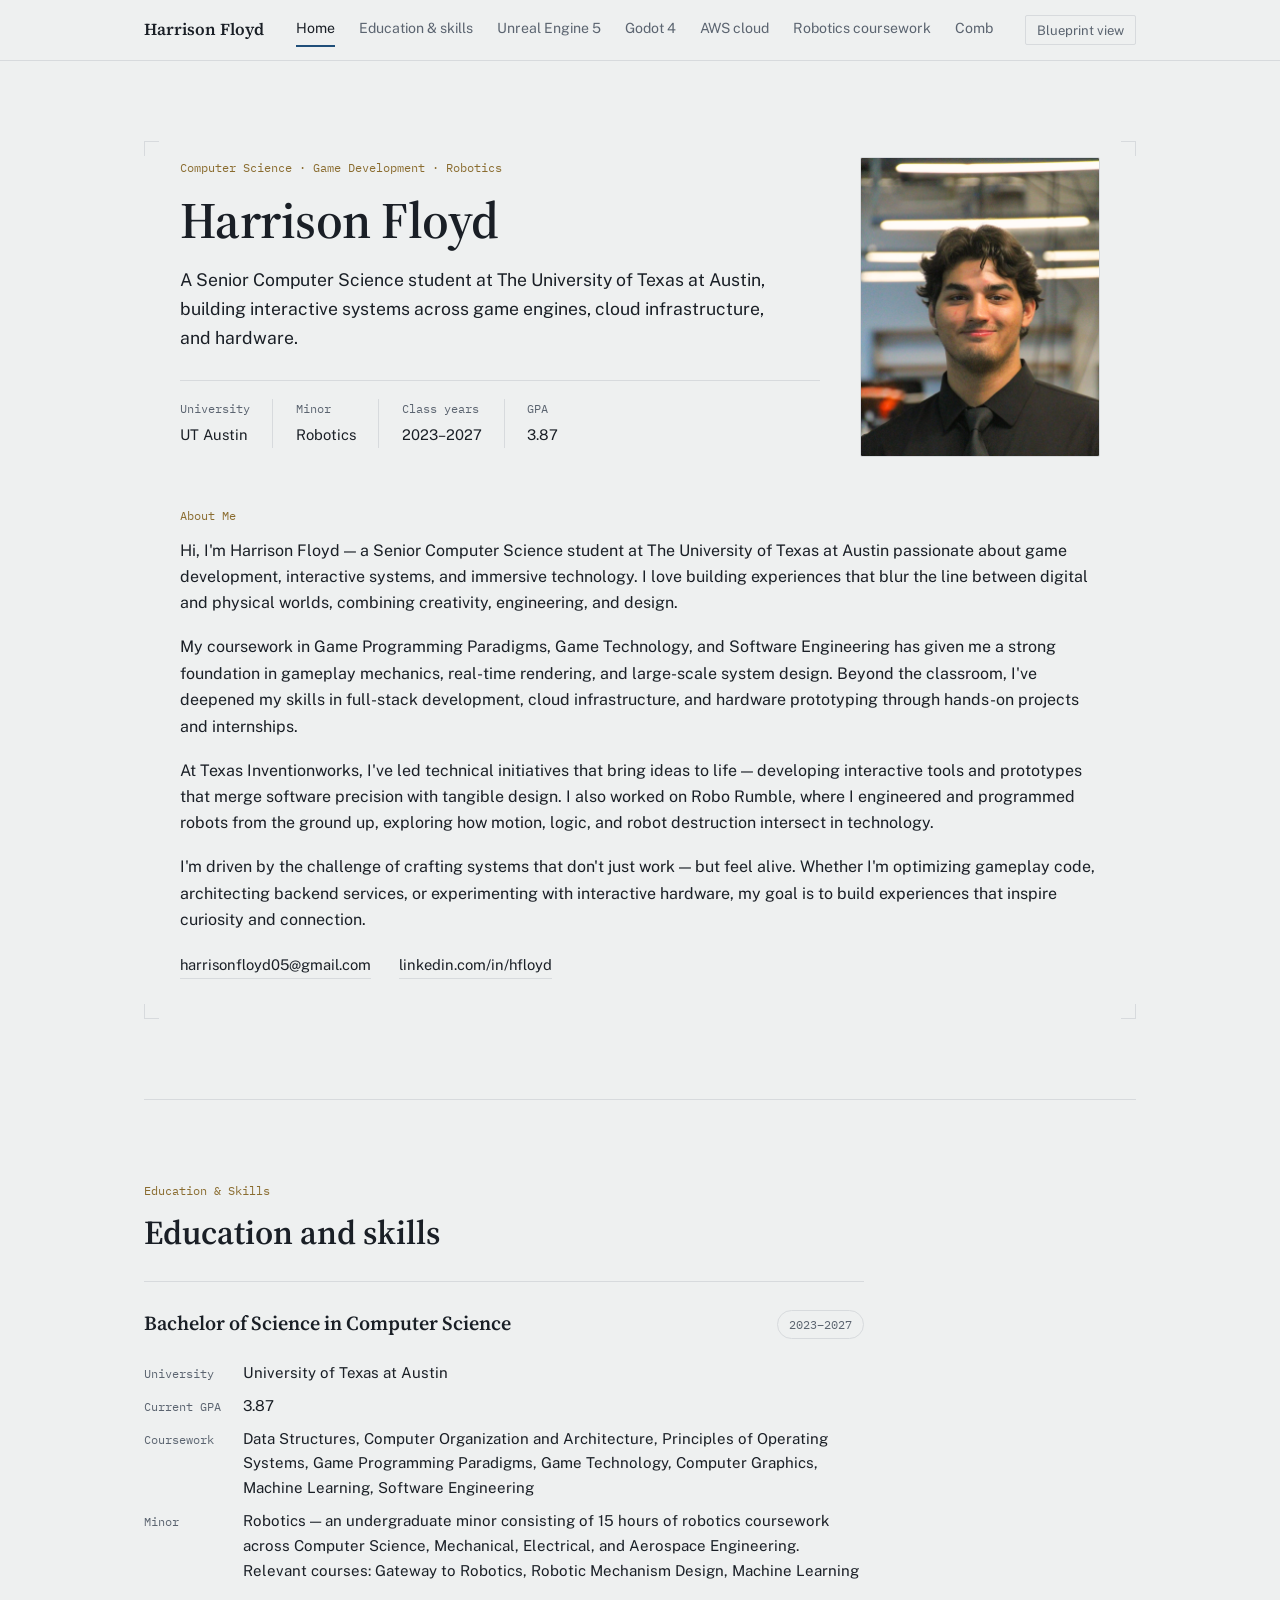
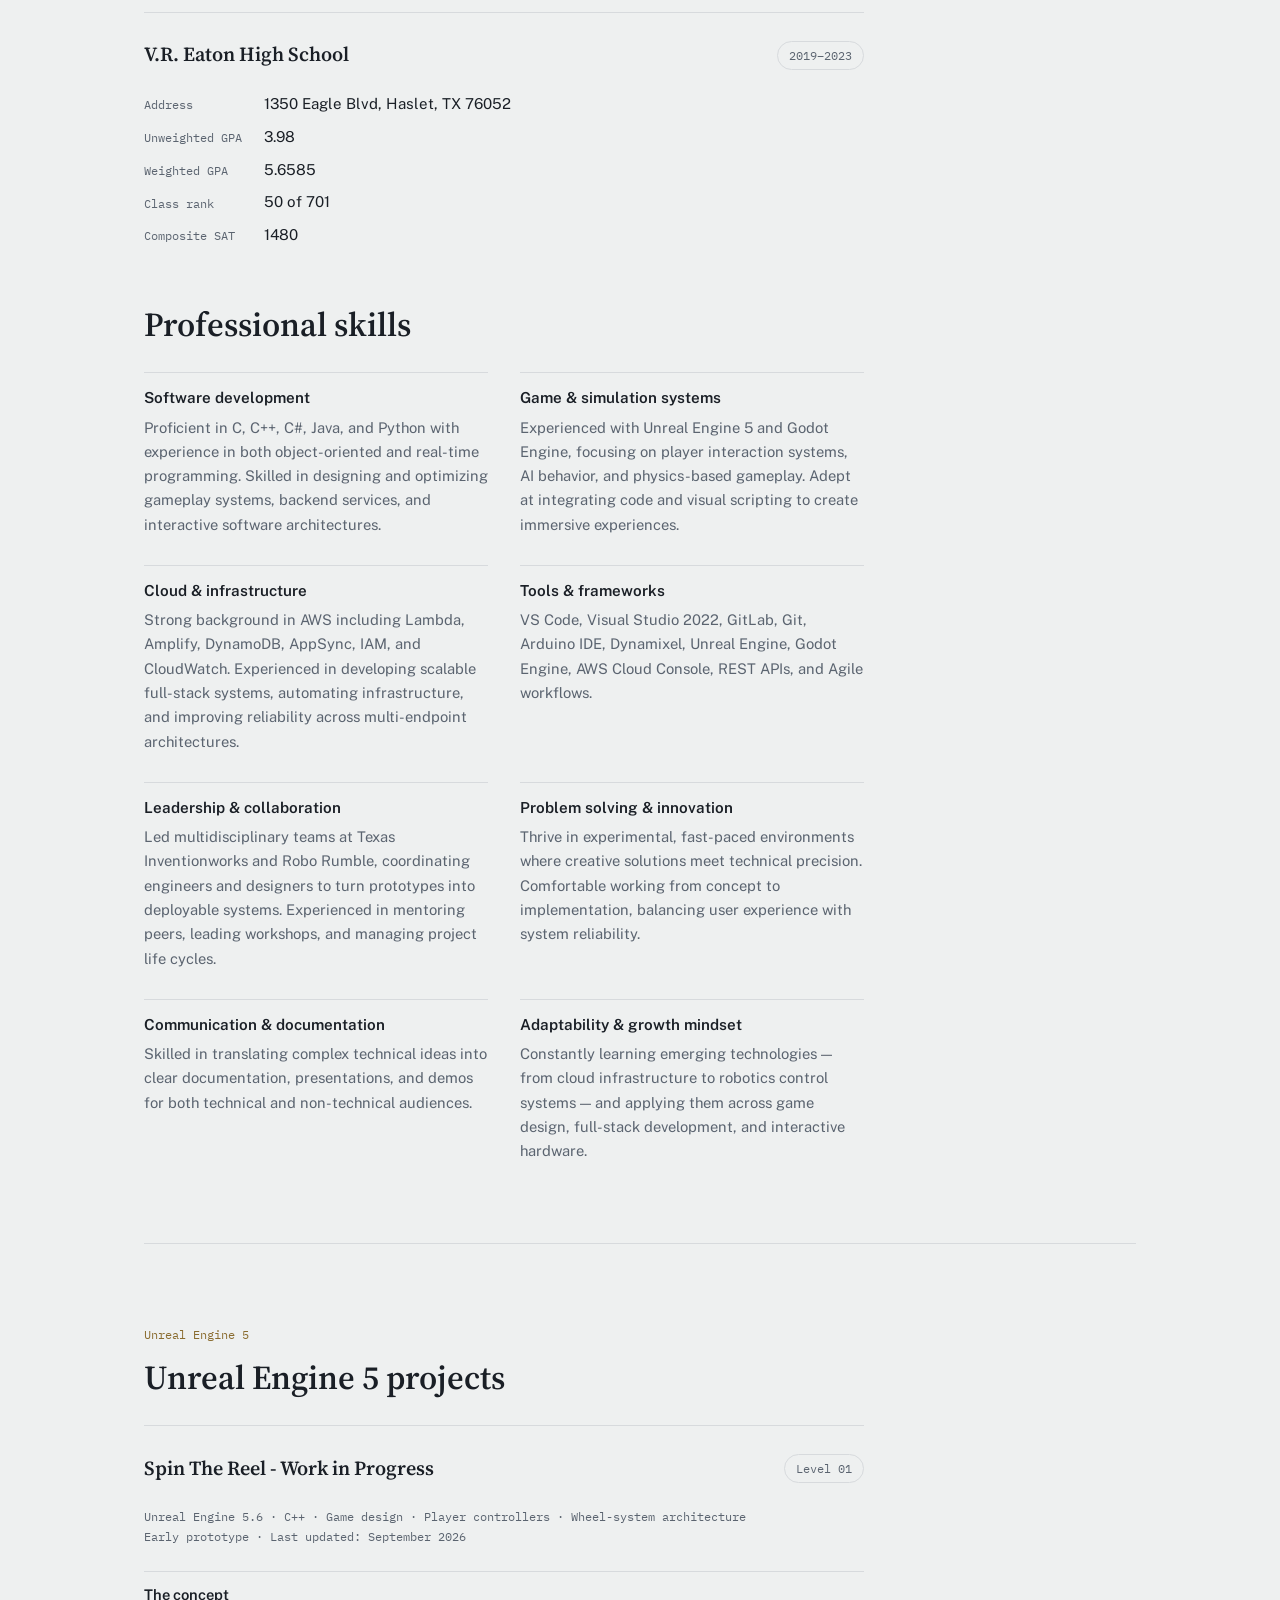
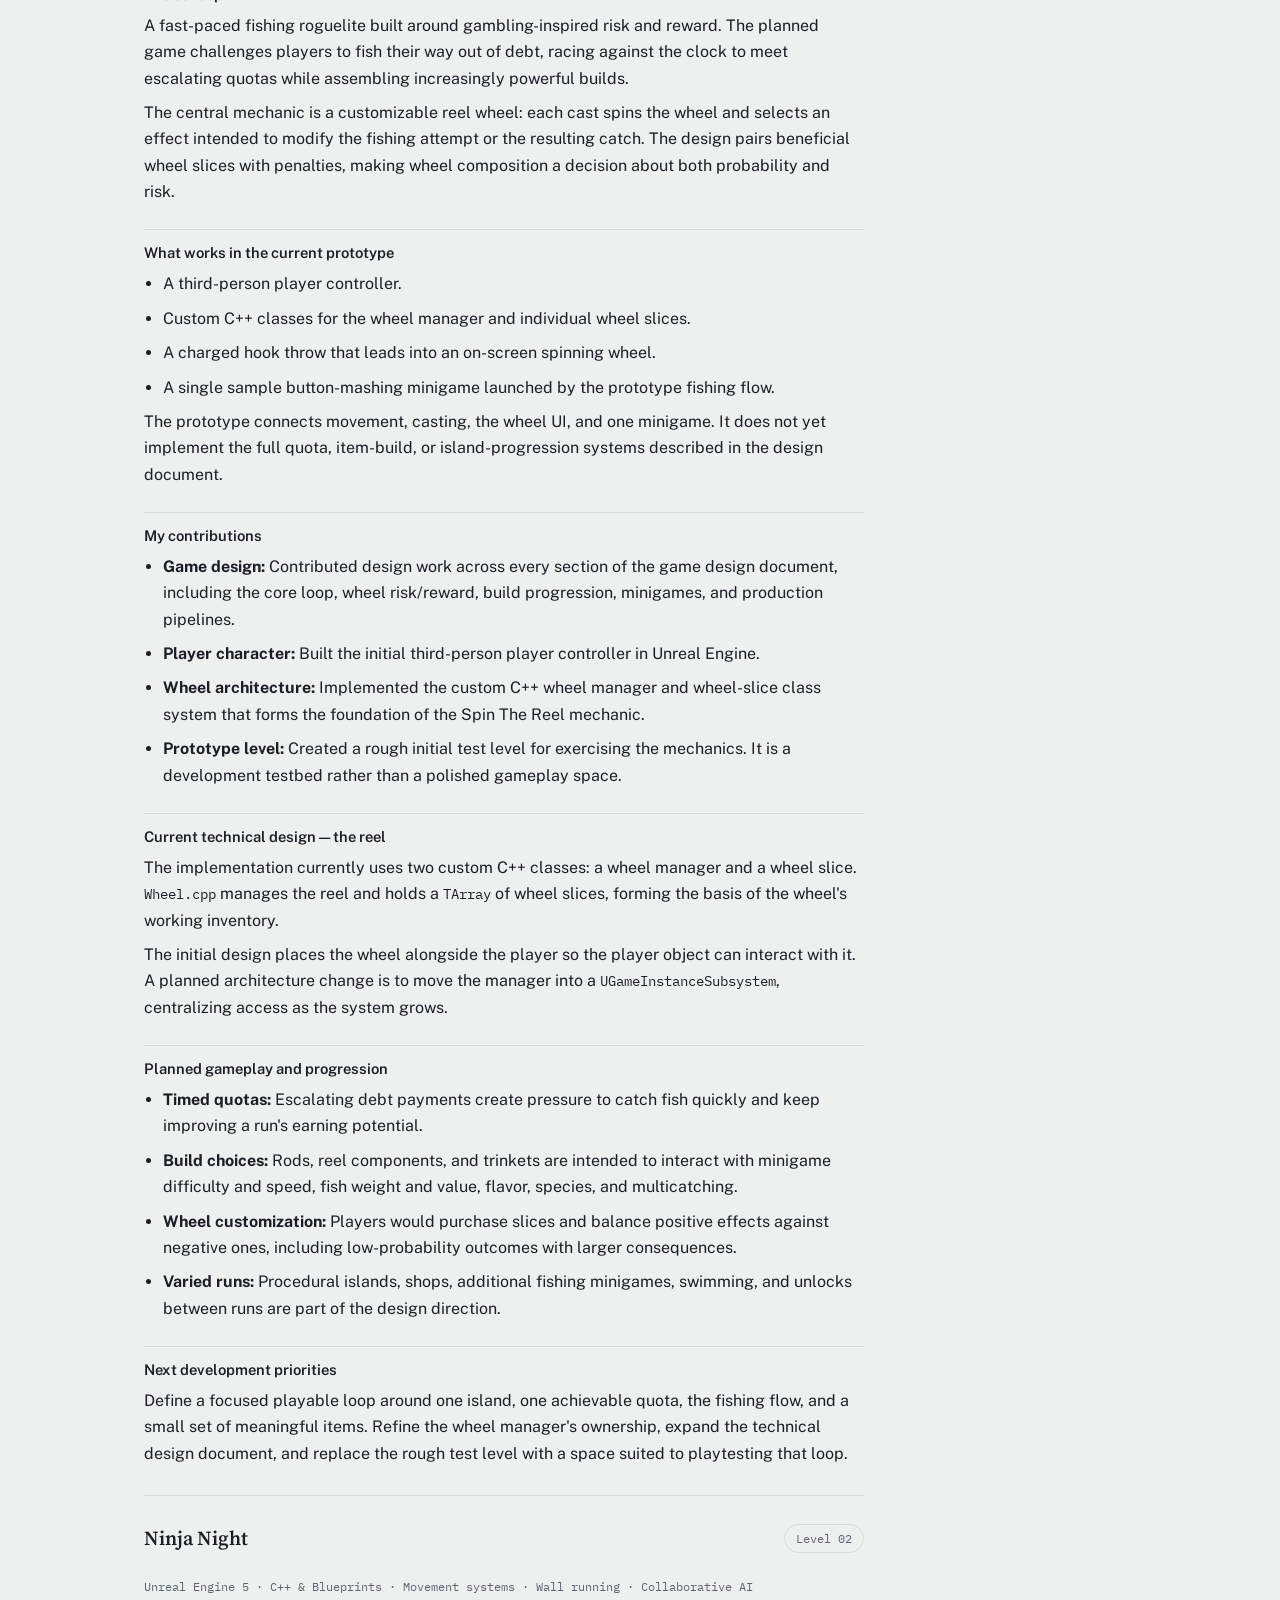
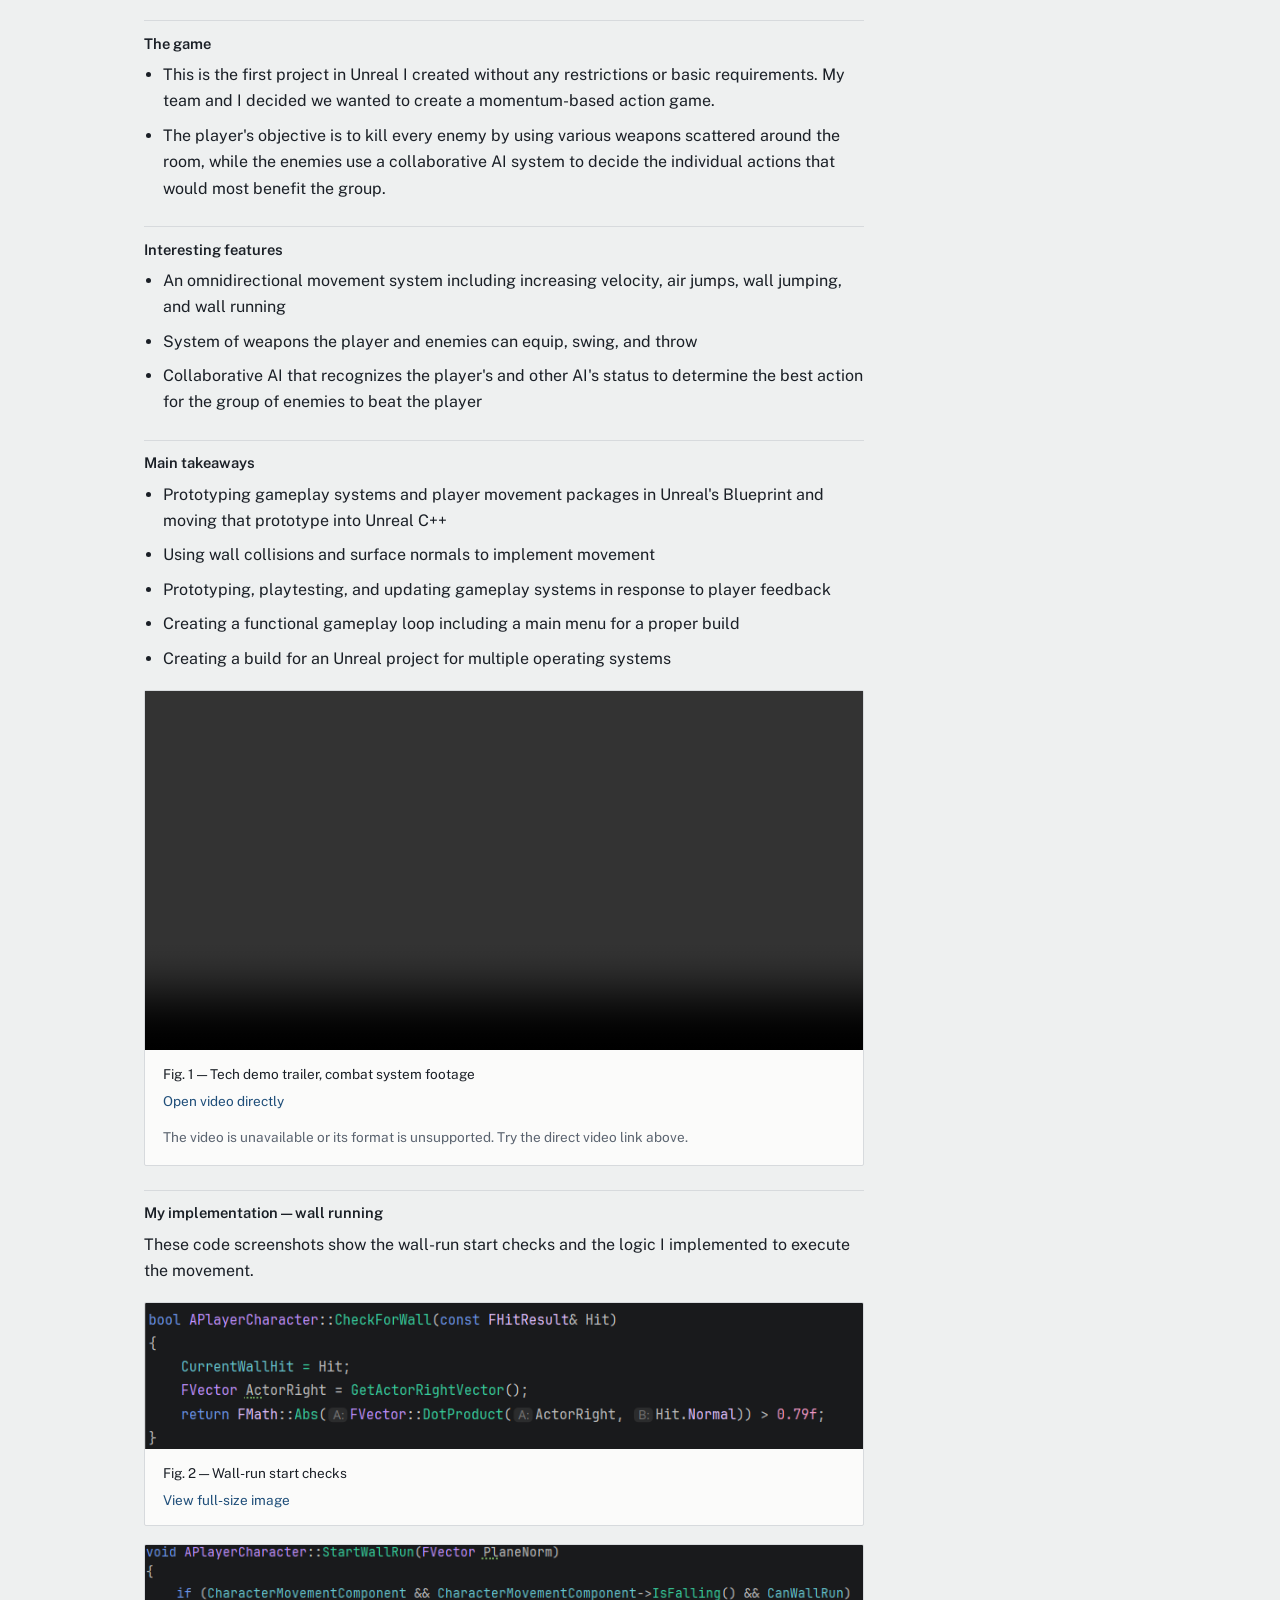
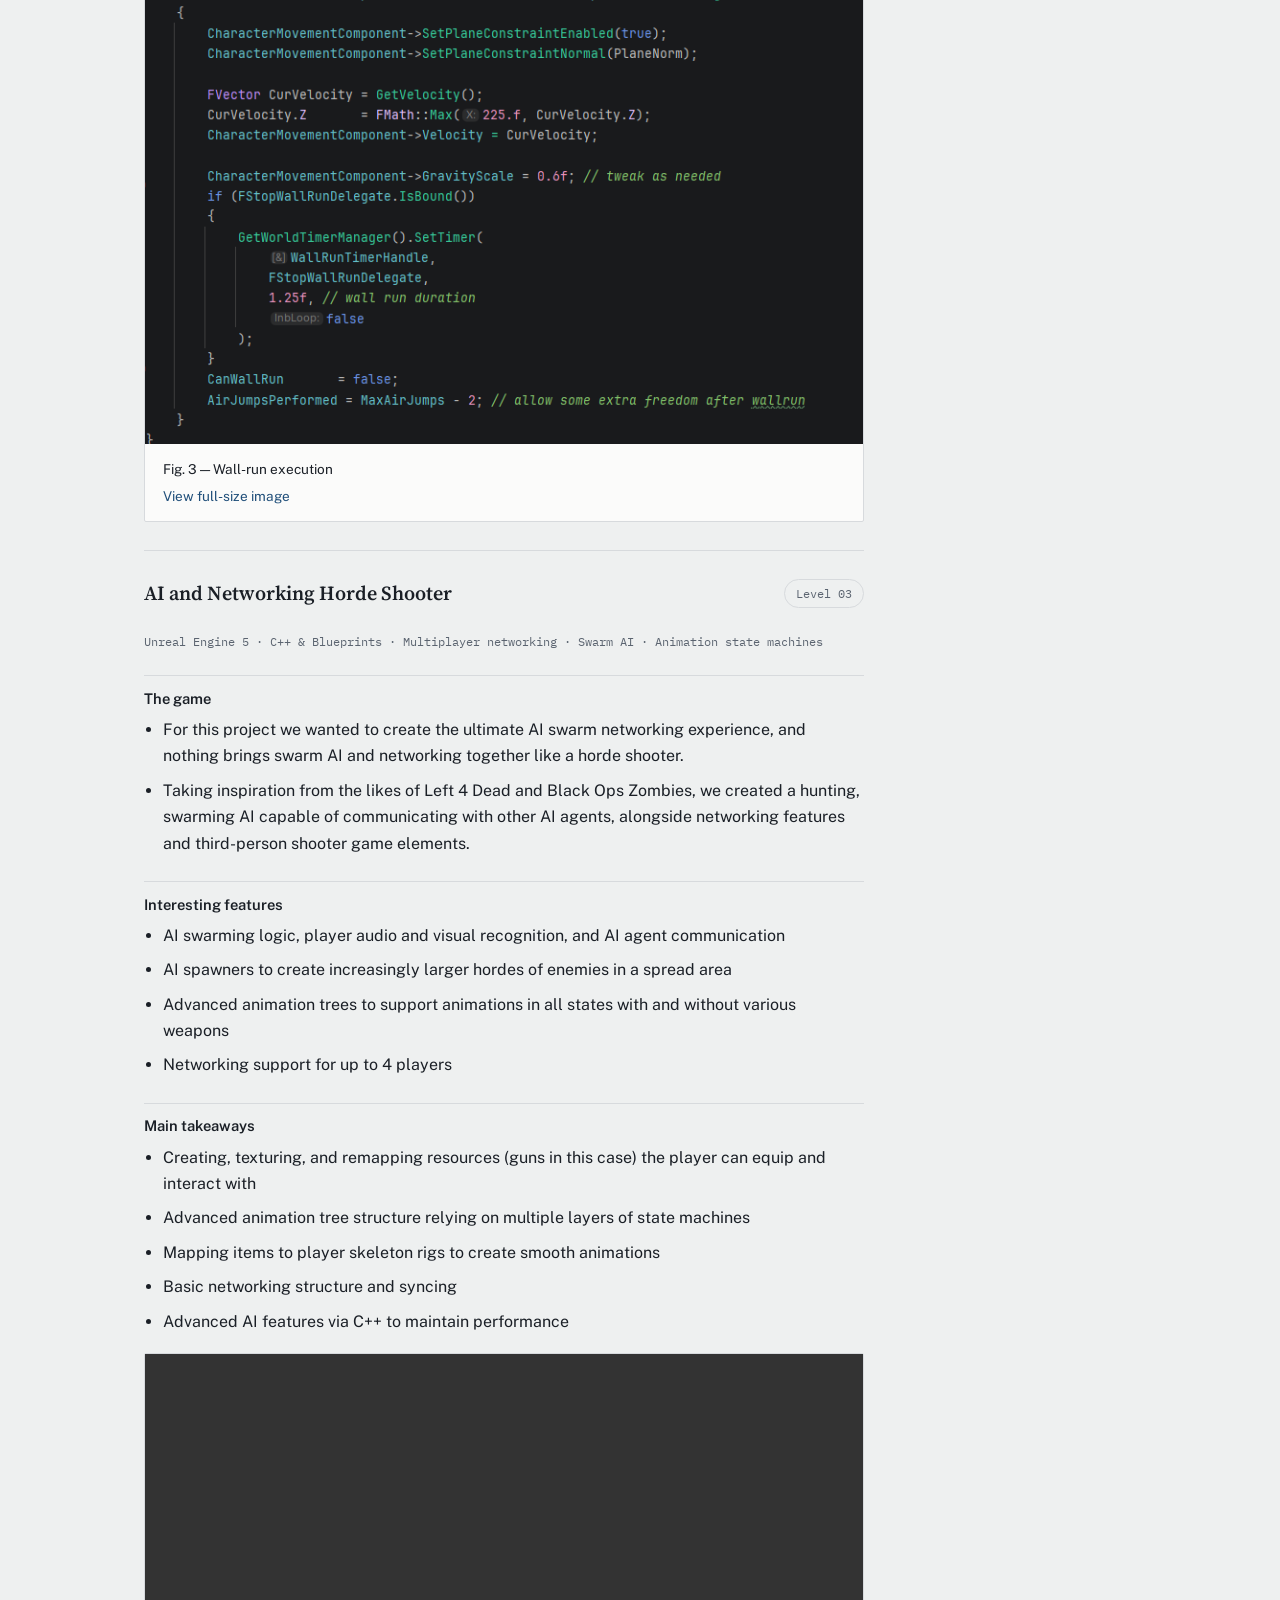
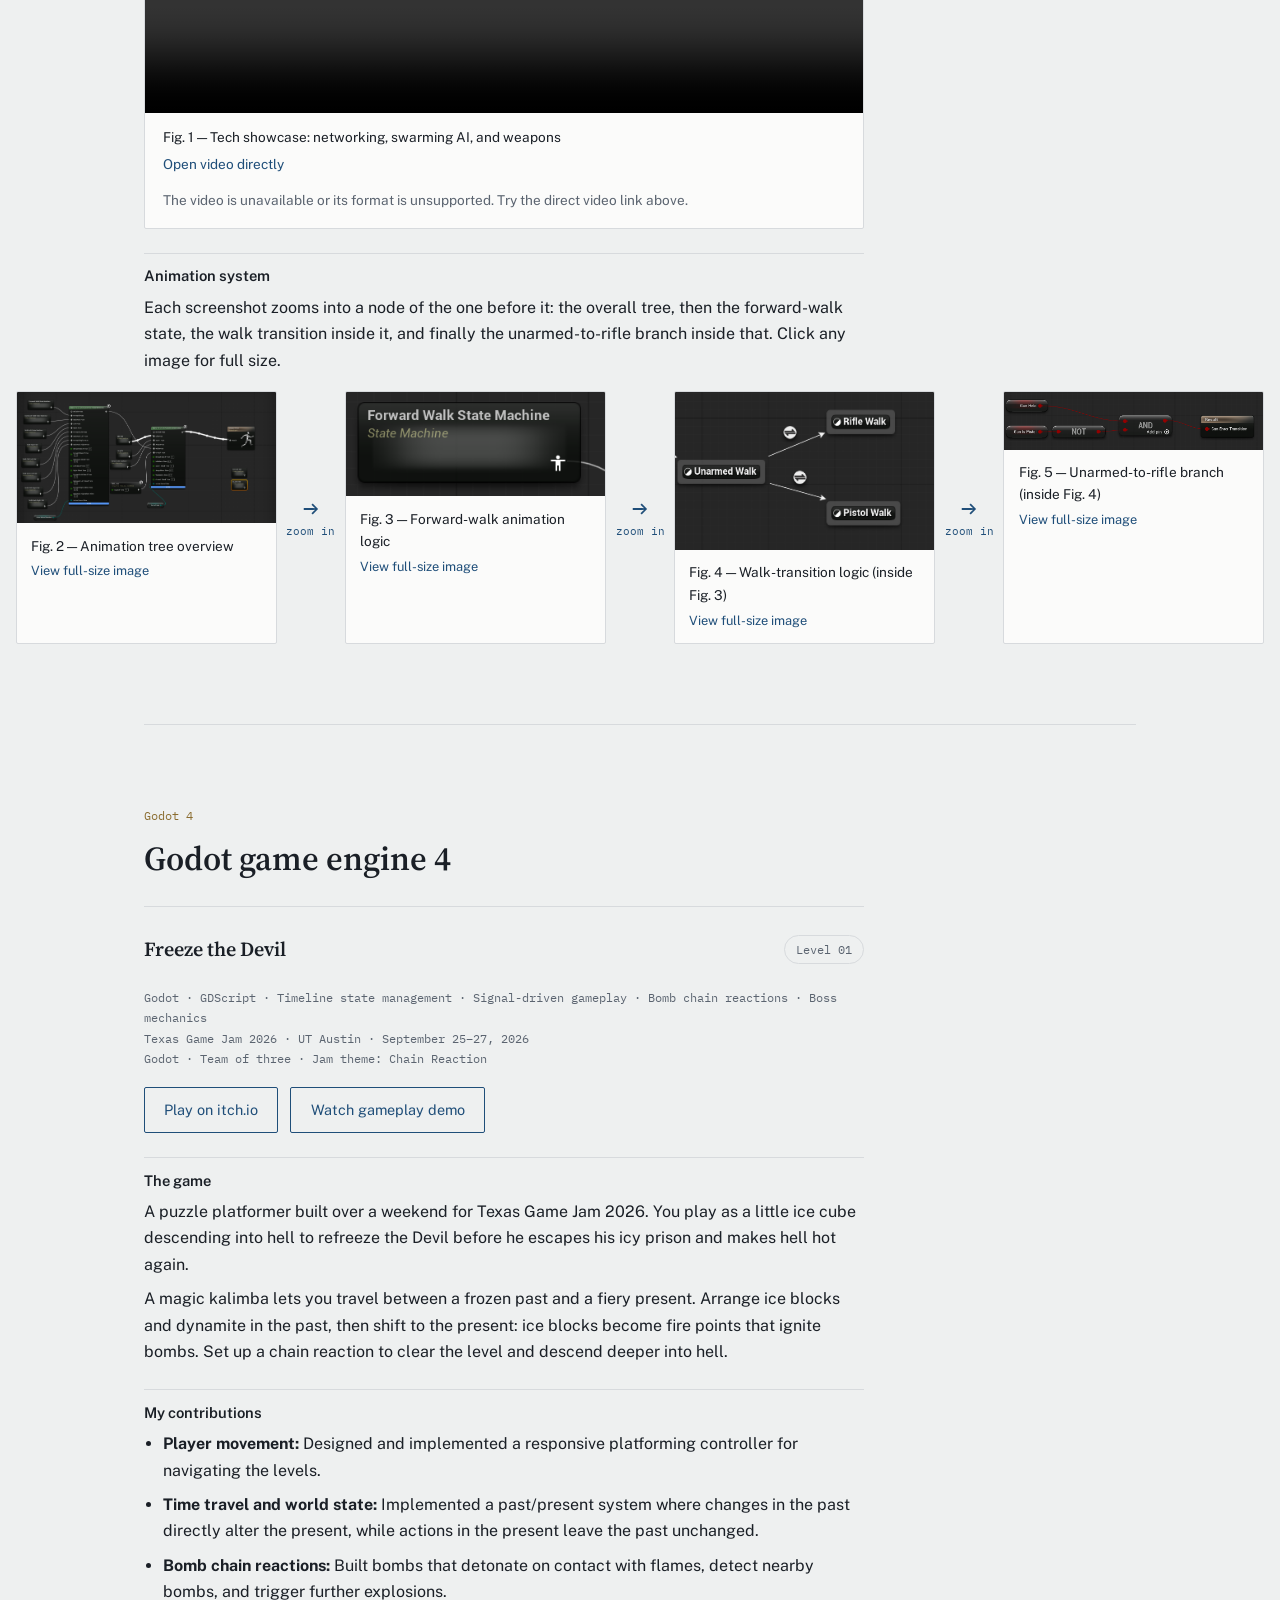
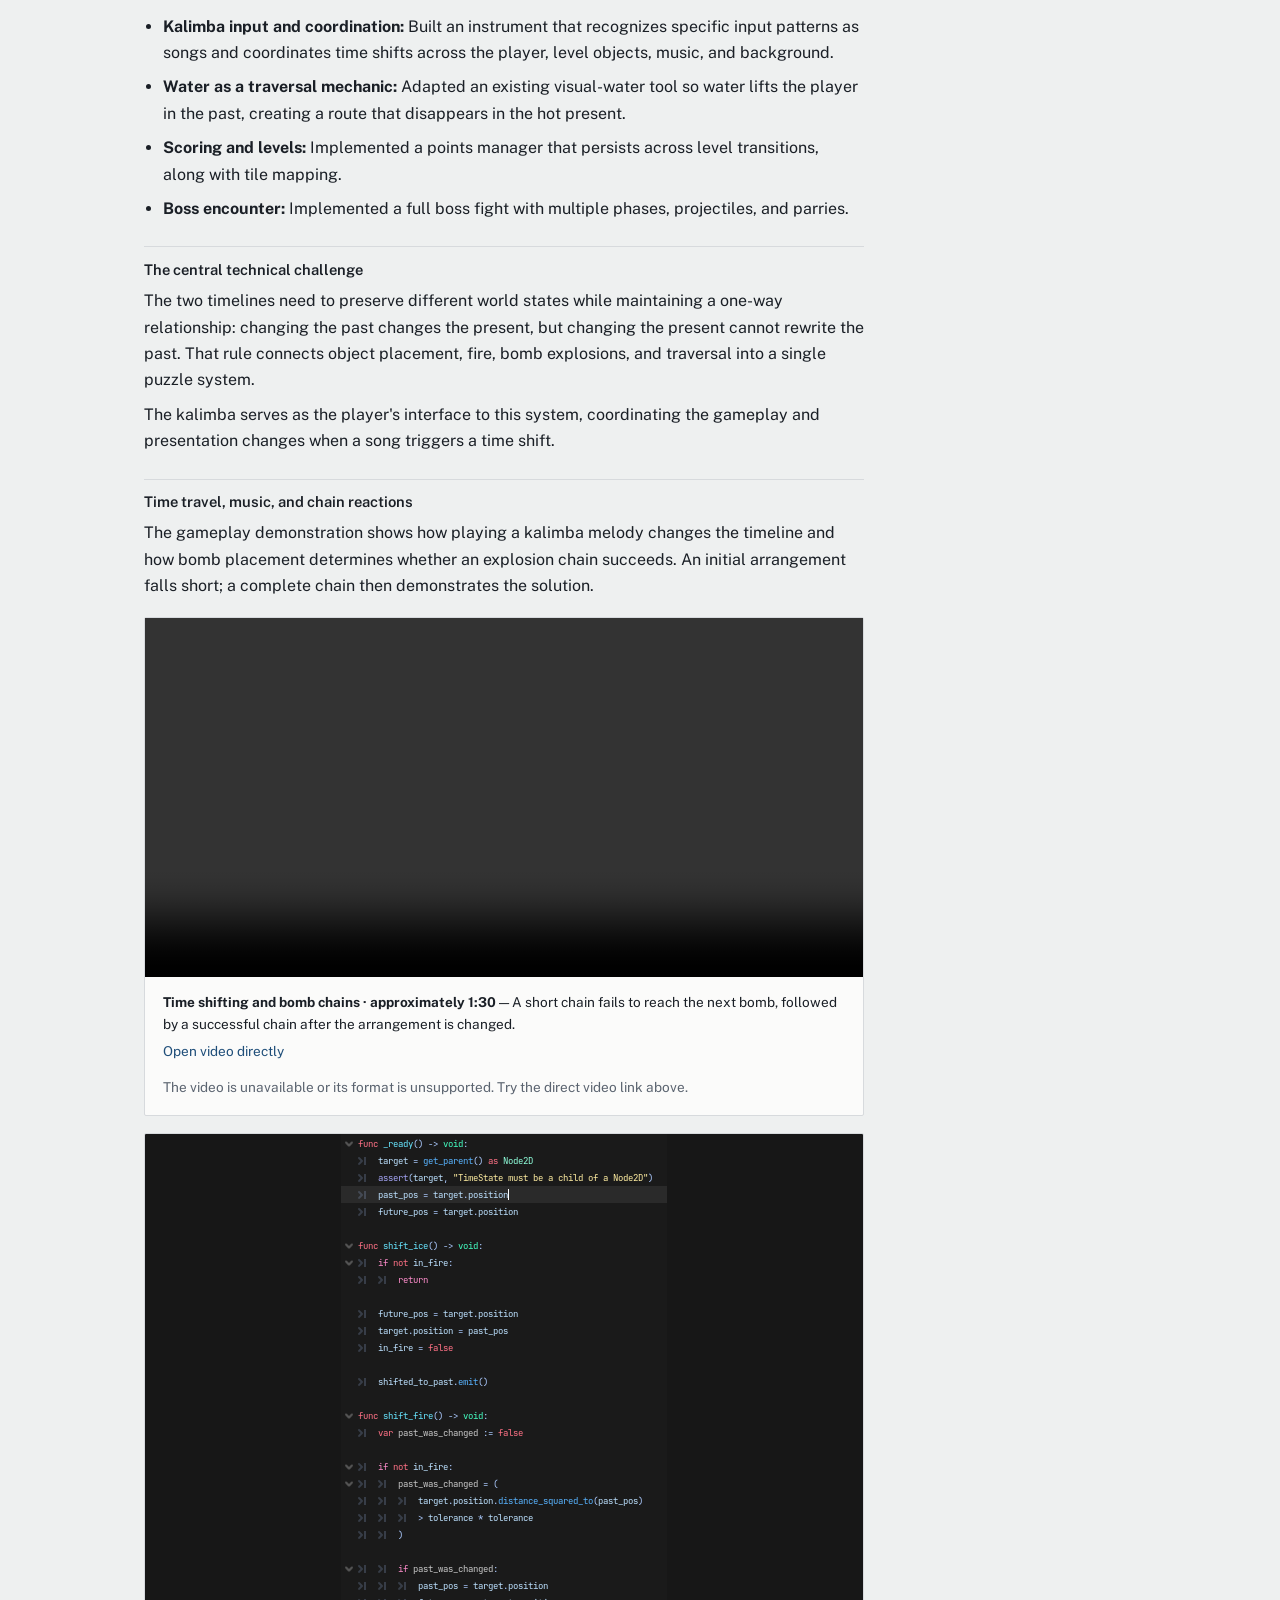
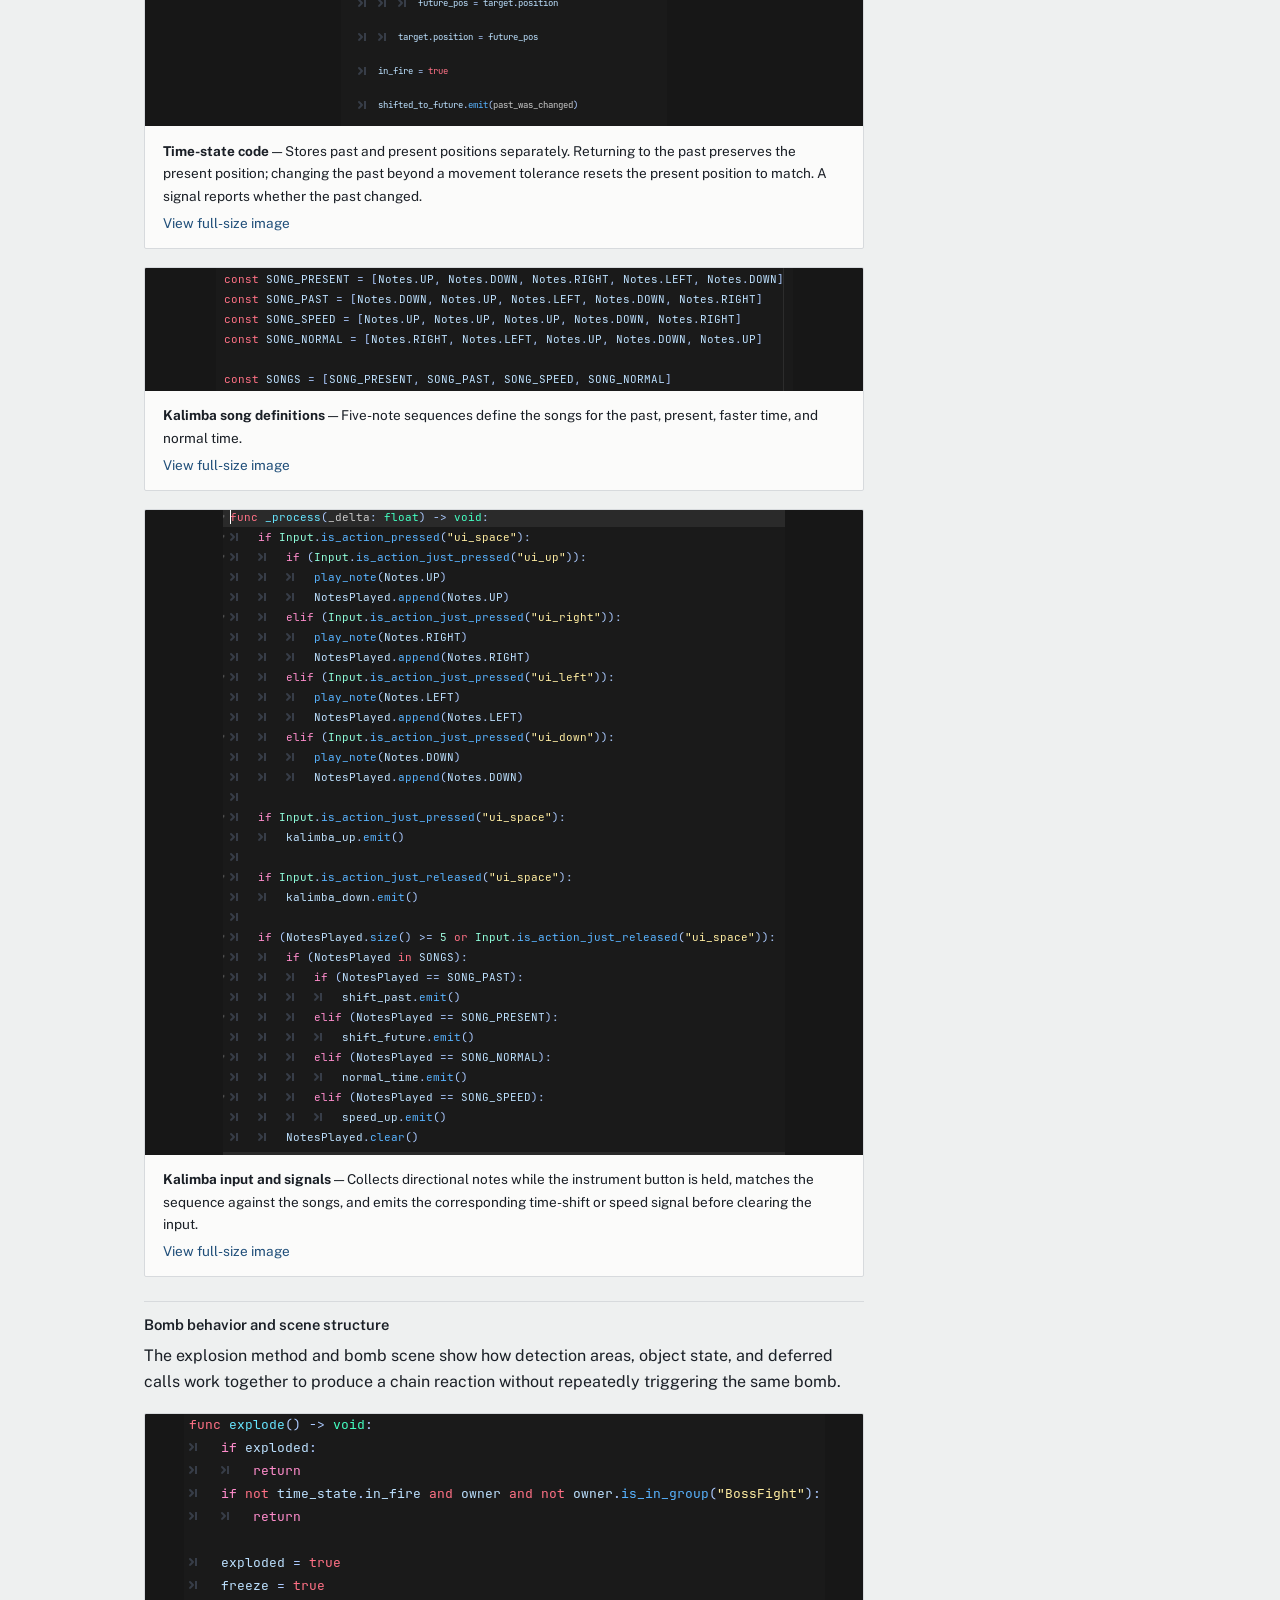
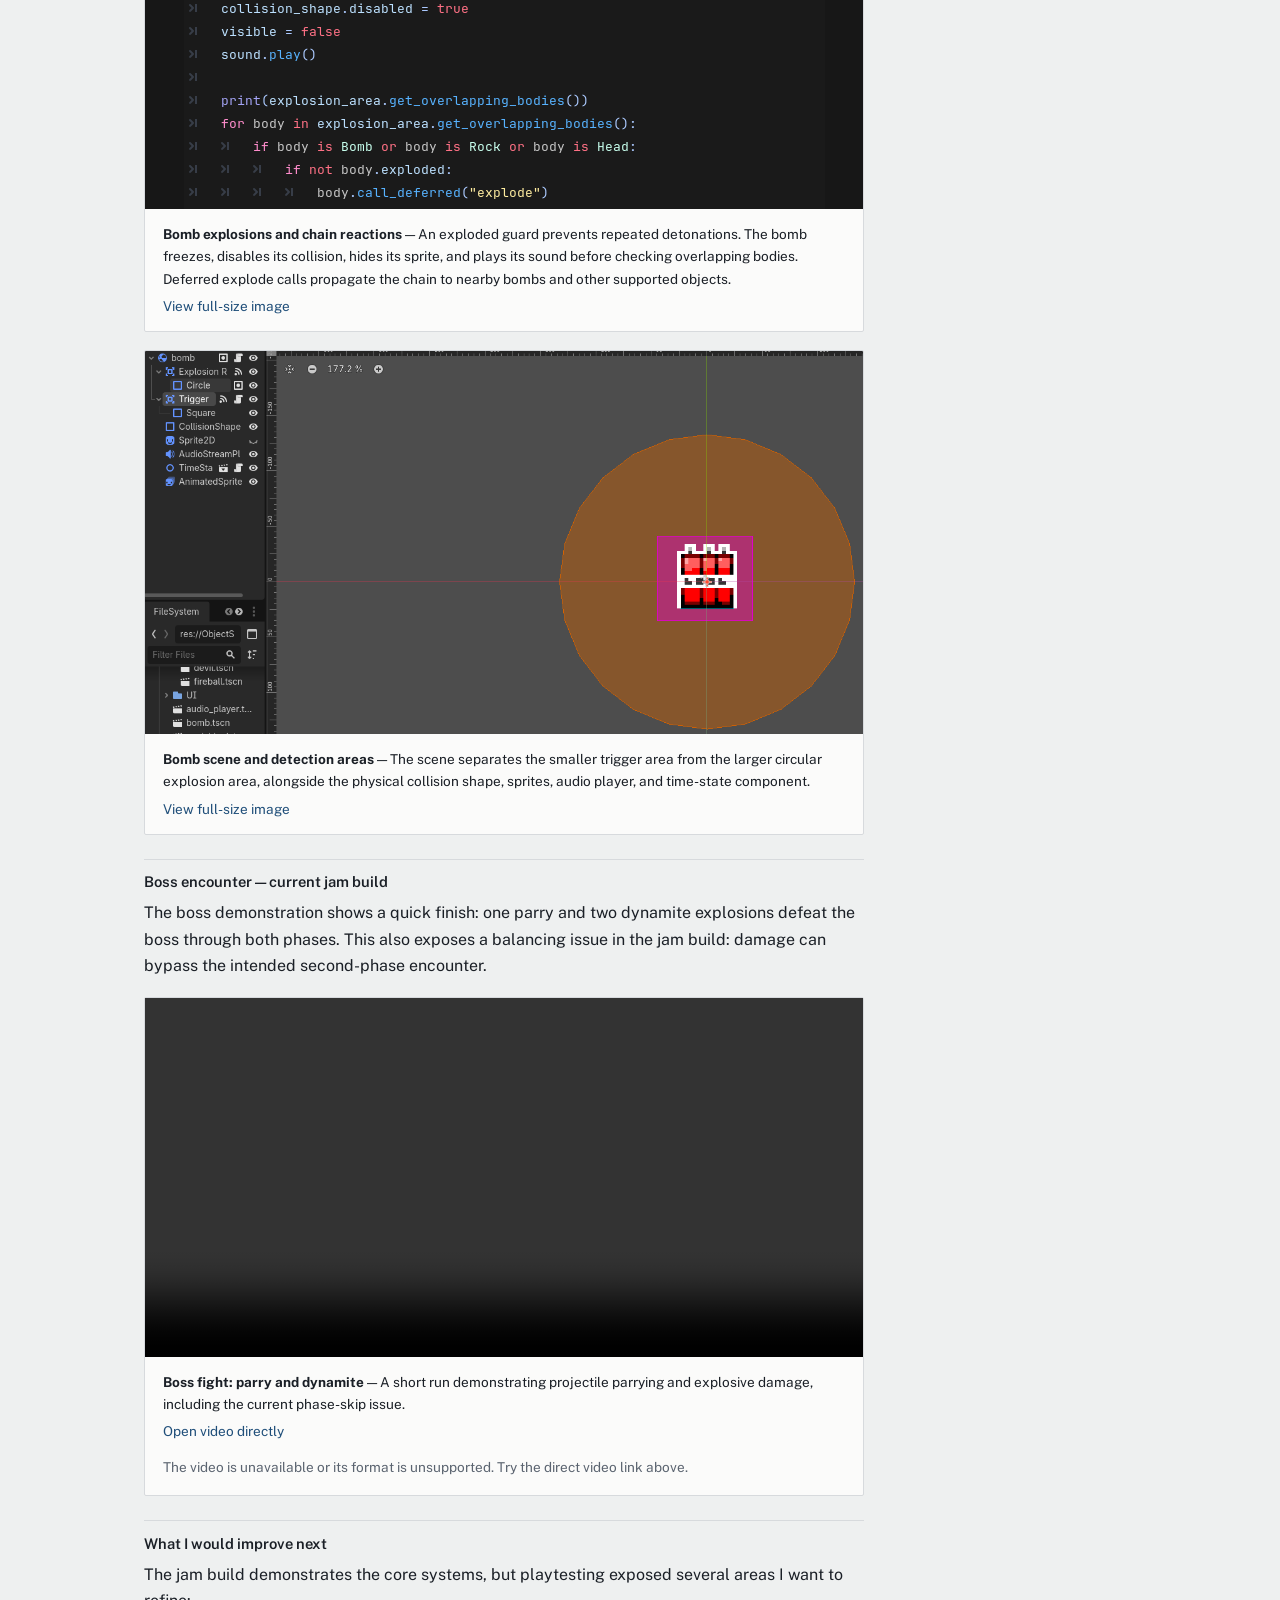
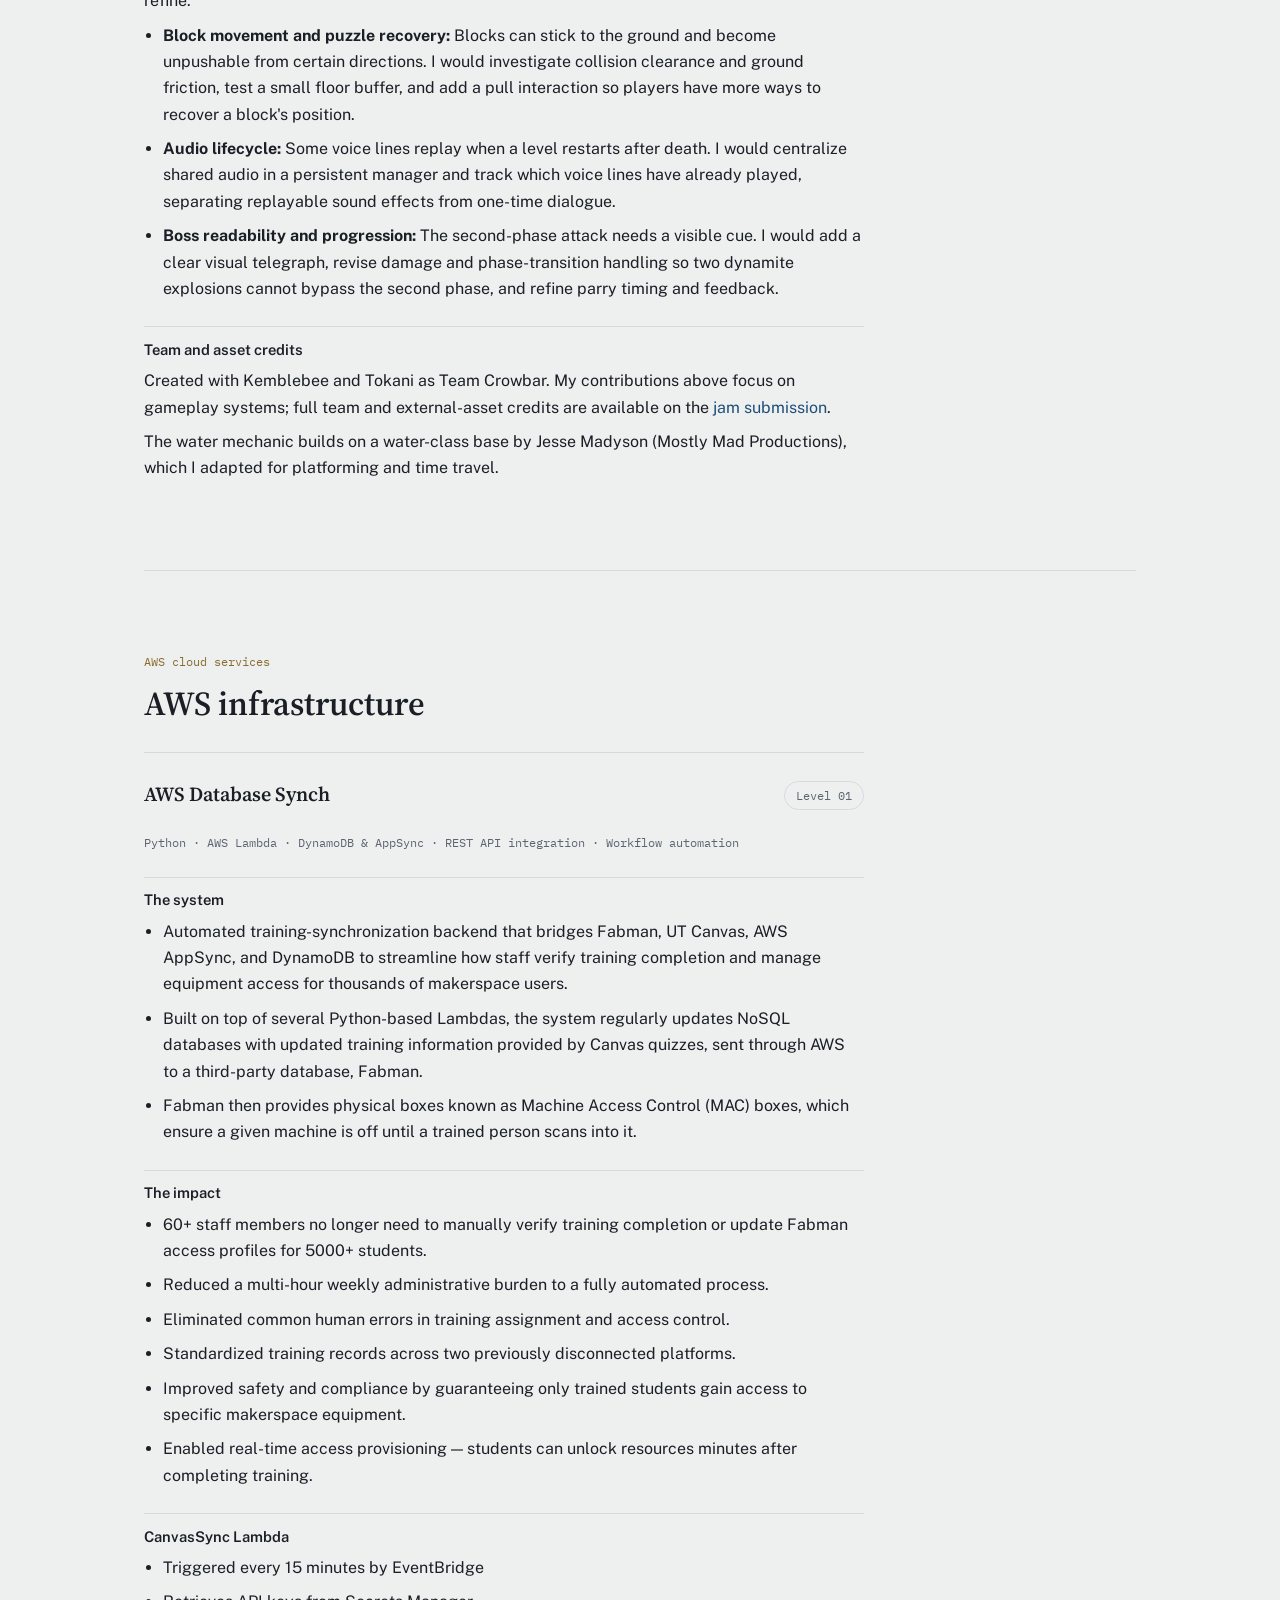
==== commit 73fc68a1: "buncha stuff" ====
--- a/index.html
+++ b/index.html
@@ -331,6 +331,99 @@
     z-index:200;
   }
   .toast.show{opacity:1;}
+  .project-media{margin:1.1rem 0 0; border:1px solid var(--border); background:var(--panel); border-radius:var(--radius); overflow:hidden;}
+  .project-media video{width:100%; height:auto; background:#000;}
+  .code-media > a{display:block;}
+  .code-media img{width:100%; height:auto;}
+  .code-media > a:focus-visible{outline-offset:-3px;}
+  .project-media figcaption{padding:.85rem 1.1rem .3rem; font-size:.85rem;}
+  .project-media .media-link{padding:0 1.1rem .85rem; margin:0; font-size:.85rem;}
+  .project-media .media-error{margin:0; padding:0 1.1rem 1rem; font-size:.85rem; color:var(--muted);}
+
+  /* ---------- Nested-graph flow (horde shooter animation) ---------- */
+  .flow{
+    --flow-w: min(1400px, calc(100vw - 2rem));
+    display:flex; align-items:stretch; gap:0;
+    margin-top:1.1rem;
+    /* break out of the 720px column and center on the viewport */
+    width:var(--flow-w);
+    margin-left:calc((100vw - var(--flow-w)) / 2 - max(0px, (100vw - 1040px) / 2) - 1.5rem);
+  }
+  .flow-step{
+    flex:1 1 0; min-width:0;
+    margin:0;
+    border:1px solid var(--border);
+    border-radius:var(--radius);
+    background:var(--panel);
+    overflow:hidden;
+    display:flex; flex-direction:column;
+  }
+  .flow-step > a{display:block; background:#000;}
+  .flow-step img{width:100%; height:auto;}
+  .flow-step figcaption{padding:.7rem .9rem .2rem; font-size:.85rem;}
+  .flow-step .media-link{padding:0 .9rem .8rem; margin:0; font-size:.8rem;}
+  .flow-arrow{
+    flex:0 0 auto;
+    display:flex; flex-direction:column; align-items:center; justify-content:center;
+    padding:0 .6rem;
+    color:var(--accent);
+    font-family:var(--font-mono);
+    font-size:.7rem;
+    text-align:center;
+  }
+  .flow-arrow .glyph{font-size:1.6rem; line-height:1;}
+  @media (max-width:1000px){
+    .flow-arrow span:not(.glyph){display:none;}  /* save space: arrows only */
+    .flow-arrow{padding:0 .35rem;}
+  }
+  @media (max-width:700px){
+    .flow{width:auto; margin-left:0; flex-direction:column;}
+    .flow-step{flex:1 1 auto;}
+    .flow-arrow{padding:.6rem 0;}
+    .flow-arrow .glyph{transform:rotate(90deg);}
+  }
+    /* ---------- Hero headshot (konami swaps it) ---------- */
+    .hero-grid{
+      display:grid;
+      grid-template-columns:1fr 240px;
+      gap:2.5rem;
+      align-items:start;
+    }
+    .headshot{
+      position:relative;
+      margin:0;
+      width:100%;
+      aspect-ratio:4 / 5;
+      border:1px solid var(--border);
+      border-radius:var(--radius);
+      background:var(--panel);
+      overflow:hidden;
+    }
+    .headshot img{
+      position:absolute; inset:0;
+      width:100%; height:100%;
+      object-fit:cover; object-position:center top;
+      transition:opacity .35s ease;
+    }
+    .headshot .photo-fun{opacity:0;}
+    .headshot.fun .photo-fun{opacity:1;}
+    .headshot.fun .photo-pro{opacity:0;}
+    @media (max-width:700px){
+      .hero-grid{grid-template-columns:1fr;}
+      .headshot{max-width:240px; order:-1;}
+    }
+    [hidden]{display:none !important;}
+  .project-context{font-family:var(--font-mono); font-size:.78rem; color:var(--muted); margin:0 0 1.1rem;}
+  .project-actions{display:flex; flex-wrap:wrap; gap:.75rem; margin-bottom:1.5rem;}
+  #freeze-the-devil{scroll-margin-top:80px;}
+  .freeze-media > a{background:#171717;}
+  .freeze-media img{width:auto; max-width:100%; height:auto; margin:0 auto;}
+  #spin-the-reel{scroll-margin-top:80px;}
+  #spin-the-reel .field code{font-family:var(--font-mono); font-size:.85em; overflow-wrap:anywhere;}
+  #spin-the-reel .panel-head{flex-wrap:wrap;}
+  .project-photo > a{display:block;}
+  .project-photo img{width:100%; height:auto;}
+  .project-photo > a:focus-visible{outline-offset:-3px;}
 </style>
 </head>
 <body>
@@ -359,21 +452,29 @@
   <section id="home">
     <div class="hero">
       <div class="corner-r"></div>
-      <p class="eyebrow">Computer science · game development · robotics</p>
-      <h1 class="hero-name" aria-label="Harrison Floyd"><span id="heroNameText">Harrison Floyd</span><span class="caret" id="heroCaret" aria-hidden="true"></span></h1>
-      <p class="hero-lede">A junior Computer Science student at The University of Texas at Austin, building interactive systems across game engines, cloud infrastructure, and hardware.</p>
-
-      <div class="fact-row">
-        <div class="fact"><span class="k">University</span><span class="v">UT Austin</span></div>
-        <div class="fact"><span class="k">Minor</span><span class="v">Robotics</span></div>
-        <div class="fact"><span class="k">Class years</span><span class="v">2023–2027</span></div>
-        <div class="fact"><span class="k">GPA</span><span class="v">3.87</span></div>
-      </div>
+      <div class="hero-grid">
+      <div class="hero-text">
+        <p class="eyebrow">Computer Science · Game Development · Robotics</p>
+        <h1 class="hero-name" aria-label="Harrison Floyd"><span id="heroNameText">Harrison Floyd</span><span class="caret" id="heroCaret" aria-hidden="true"></span></h1>
+        <p class="hero-lede">A Senior Computer Science student at The University of Texas at Austin, building interactive systems across game engines, cloud infrastructure, and hardware.</p>
+
+        <div class="fact-row">
+          <div class="fact"><span class="k">University</span><span class="v">UT Austin</span></div>
+          <div class="fact"><span class="k">Minor</span><span class="v">Robotics</span></div>
+          <div class="fact"><span class="k">Class years</span><span class="v">2023–2027</span></div>
+          <div class="fact"><span class="k">GPA</span><span class="v">3.87</span></div>
+        </div>
+      </div>
+
+      <figure class="headshot" id="headshot">
+        <img class="photo-pro" src="media/professional-960.webp" alt="Professional headshot of Harrison Floyd" decoding="async">
+        <img class="photo-fun" src="media/fun-960.webp" alt="" aria-hidden="true" decoding="async">
+      </figure>
     </div>
 
     <div class="about">
-      <p class="eyebrow">About me</p>
-      <p>Hi, I'm Harrison Floyd — a junior Computer Science student at The University of Texas at Austin passionate about game development, interactive systems, and immersive technology. I love building experiences that blur the line between digital and physical worlds, combining creativity, engineering, and design.</p>
+      <p class="eyebrow">About Me</p>
+      <p>Hi, I'm Harrison Floyd — a Senior Computer Science student at The University of Texas at Austin passionate about game development, interactive systems, and immersive technology. I love building experiences that blur the line between digital and physical worlds, combining creativity, engineering, and design.</p>
       <p>My coursework in Game Programming Paradigms, Game Technology, and Software Engineering has given me a strong foundation in gameplay mechanics, real-time rendering, and large-scale system design. Beyond the classroom, I've deepened my skills in full-stack development, cloud infrastructure, and hardware prototyping through hands-on projects and internships.</p>
       <p>At Texas Inventionworks, I've led technical initiatives that bring ideas to life — developing interactive tools and prototypes that merge software precision with tangible design. I also worked on Robo Rumble, where I engineered and programmed robots from the ground up, exploring how motion, logic, and robot destruction intersect in technology.</p>
       <p>I'm driven by the challenge of crafting systems that don't just work — but feel alive. Whether I'm optimizing gameplay code, architecting backend services, or experimenting with interactive hardware, my goal is to build experiences that inspire curiosity and connection.</p>
@@ -388,7 +489,7 @@
   <!-- EDUCATION AND SKILLS -->
   <section id="education">
     <div class="col">
-      <p class="eyebrow">Education &amp; skills</p>
+      <p class="eyebrow">Education &amp; Skills</p>
       <h2>Education and skills</h2>
 
       <div class="panel">
@@ -462,11 +563,62 @@
       <p class="eyebrow">Unreal Engine 5</p>
       <h2>Unreal Engine 5 projects</h2>
 
+      <div class="panel" id="spin-the-reel">
+        <div class="panel-head">
+          <h3>Spin The Reel - Work in Progress</h3>
+          <span class="sheet">Level 01</span>
+        </div>
+        <p class="project-context">Unreal Engine 5.6 · C++ · Game design · Player controllers · Wheel-system architecture<br>Early prototype · Last updated: September 2026</p>
+        <div class="field">
+          <h4>The concept</h4>
+          <p>A fast-paced fishing roguelite built around gambling-inspired risk and reward. The planned game challenges players to fish their way out of debt, racing against the clock to meet escalating quotas while assembling increasingly powerful builds.</p>
+          <p>The central mechanic is a customizable reel wheel: each cast spins the wheel and selects an effect intended to modify the fishing attempt or the resulting catch. The design pairs beneficial wheel slices with penalties, making wheel composition a decision about both probability and risk.</p>
+        </div>
+        <div class="field">
+          <h4>What works in the current prototype</h4>
+          <ul>
+            <li>A third-person player controller.</li>
+            <li>Custom C++ classes for the wheel manager and individual wheel slices.</li>
+            <li>A charged hook throw that leads into an on-screen spinning wheel.</li>
+            <li>A single sample button-mashing minigame launched by the prototype fishing flow.</li>
+          </ul>
+          <p>The prototype connects movement, casting, the wheel UI, and one minigame. It does not yet implement the full quota, item-build, or island-progression systems described in the design document.</p>
+        </div>
+        <div class="field">
+          <h4>My contributions</h4>
+          <ul>
+            <li><strong>Game design:</strong> Contributed design work across every section of the game design document, including the core loop, wheel risk/reward, build progression, minigames, and production pipelines.</li>
+            <li><strong>Player character:</strong> Built the initial third-person player controller in Unreal Engine.</li>
+            <li><strong>Wheel architecture:</strong> Implemented the custom C++ wheel manager and wheel-slice class system that forms the foundation of the Spin The Reel mechanic.</li>
+            <li><strong>Prototype level:</strong> Created a rough initial test level for exercising the mechanics. It is a development testbed rather than a polished gameplay space.</li>
+          </ul>
+        </div>
+        <div class="field">
+          <h4>Current technical design — the reel</h4>
+          <p>The implementation currently uses two custom C++ classes: a wheel manager and a wheel slice. <code>Wheel.cpp</code> manages the reel and holds a <code>TArray</code> of wheel slices, forming the basis of the wheel's working inventory.</p>
+          <p>The initial design places the wheel alongside the player so the player object can interact with it. A planned architecture change is to move the manager into a <code>UGameInstanceSubsystem</code>, centralizing access as the system grows.</p>
+        </div>
+        <div class="field">
+          <h4>Planned gameplay and progression</h4>
+          <ul>
+            <li><strong>Timed quotas:</strong> Escalating debt payments create pressure to catch fish quickly and keep improving a run's earning potential.</li>
+            <li><strong>Build choices:</strong> Rods, reel components, and trinkets are intended to interact with minigame difficulty and speed, fish weight and value, flavor, species, and multicatching.</li>
+            <li><strong>Wheel customization:</strong> Players would purchase slices and balance positive effects against negative ones, including low-probability outcomes with larger consequences.</li>
+            <li><strong>Varied runs:</strong> Procedural islands, shops, additional fishing minigames, swimming, and unlocks between runs are part of the design direction.</li>
+          </ul>
+        </div>
+        <div class="field">
+          <h4>Next development priorities</h4>
+          <p>Define a focused playable loop around one island, one achievable quota, the fishing flow, and a small set of meaningful items. Refine the wheel manager's ownership, expand the technical design document, and replace the rough test level with a space suited to playtesting that loop.</p>
+        </div>
+      </div>
+
       <div class="panel">
         <div class="panel-head">
           <h3>Ninja Night</h3>
-          <span class="sheet">Level 01</span>
-        </div>
+          <span class="sheet">Level 02</span>
+        </div>
+        <p class="project-context">Unreal Engine 5 · C++ &amp; Blueprints · Movement systems · Wall running · Collaborative AI</p>
         <div class="field">
           <h4>The game</h4>
           <ul>
@@ -492,15 +644,42 @@
             <li>Creating a build for an Unreal project for multiple operating systems</li>
           </ul>
         </div>
-        <div class="figure"><span class="icon">▶</span><span class="fig-text">Fig. 1 — Tech demo trailer, combat system footage<span class="fig-file">assets/media/ninja-night-combat.mp4</span></span></div>
-        <div class="figure"><span class="icon">▣</span><span class="fig-text">Fig. 2 — Wall run start logic and implementation<span class="fig-file">assets/media/ninja-night-wallrun.jpg</span></span></div>
+        <figure class="project-media">
+          <video id="ninjaNightVideo" controls playsinline preload="metadata"
+                 src="media/Ninja-Night-Combat-Fast.mp4"
+                 aria-label="Ninja Night combat demo" aria-describedby="ninjaNightCaption">
+            Your browser does not support embedded video.
+          </video>
+          <figcaption id="ninjaNightCaption">Fig. 1 — Tech demo trailer, combat system footage</figcaption>
+          <p class="media-link"><a href="media/Ninja-Night-Combat-Fast.mp4" target="_blank" rel="noopener">Open video directly</a></p>
+          <p id="ninjaNightError" class="media-error" role="status" hidden></p>
+        </figure>
+        <div class="field">
+          <h4>My implementation — wall running</h4>
+          <p>These code screenshots show the wall-run start checks and the logic I implemented to execute the movement.</p>
+        </div>
+        <figure class="project-media code-media">
+          <a href="media/wall_run_start_code.png" target="_blank" rel="noopener" aria-label="View ninja night code implementing the checks for starting a wall run at full size">
+            <img src="media/wall_run_start_code.png" alt="Ninja Night code implementing the checks for starting a wall run" loading="lazy" decoding="async">
+          </a>
+          <figcaption>Fig. 2 — Wall-run start checks</figcaption>
+          <p class="media-link"><a href="media/wall_run_start_code.png" target="_blank" rel="noopener">View full-size image</a></p>
+        </figure>
+        <figure class="project-media code-media">
+          <a href="media/wall_run_run_code.png" target="_blank" rel="noopener" aria-label="View ninja night code implementing wall-run movement execution at full size">
+            <img src="media/wall_run_run_code.png" alt="Ninja Night code implementing wall-run movement execution" loading="lazy" decoding="async">
+          </a>
+          <figcaption>Fig. 3 — Wall-run execution</figcaption>
+          <p class="media-link"><a href="media/wall_run_run_code.png" target="_blank" rel="noopener">View full-size image</a></p>
+        </figure>
       </div>
 
       <div class="panel">
         <div class="panel-head">
           <h3>AI and Networking Horde Shooter</h3>
-          <span class="sheet">Level 02</span>
-        </div>
+          <span class="sheet">Level 03</span>
+        </div>
+        <p class="project-context">Unreal Engine 5 · C++ &amp; Blueprints · Multiplayer networking · Swarm AI · Animation state machines</p>
         <div class="field">
           <h4>The game</h4>
           <ul>
@@ -527,9 +706,59 @@
             <li>Advanced AI features via C++ to maintain performance</li>
           </ul>
         </div>
-        <div class="figure"><span class="icon">▶</span><span class="fig-text">Fig. 1 — Tech showcase: networking, swarming AI, and weapons<span class="fig-file">assets/media/horde-shooter-demo.mp4</span></span></div>
-        <div class="figure"><span class="icon">▣</span><span class="fig-text">Fig. 2 — Animation tree blueprint overview<span class="fig-file">assets/media/horde-shooter-animtree.jpg</span></span></div>
-        <div class="figure"><span class="icon">▣</span><span class="fig-text">Fig. 3 — Logic to transition from unarmed walk to rifle walk<span class="fig-file">assets/media/horde-shooter-transition.jpg</span></span></div>
+        <figure class="project-media">
+          <video id="hordeShooterVideo" controls playsinline preload="metadata"
+                 src="media/horde_demo.mp4" aria-label="AI and Networking Horde Shooter demo"
+                 aria-describedby="hordeShooterCaption">
+            Your browser does not support embedded video.
+          </video>
+          <figcaption id="hordeShooterCaption">Fig. 1 — Tech showcase: networking, swarming AI, and weapons</figcaption>
+          <p class="media-link"><a href="media/horde_demo.mp4" target="_blank" rel="noopener">Open video directly</a></p>
+          <p class="media-error" role="status" hidden></p>
+        </figure>
+        <div class="field">
+          <h4>Animation system</h4>
+          <p>Each screenshot zooms into a node of the one before it: the overall tree, then the forward-walk state, the walk transition inside it, and finally the unarmed-to-rifle branch inside that. Click any image for full size.</p>
+        </div>
+        <div class="flow" role="group" aria-label="Animation graphs, each nested inside the previous one">
+          <figure class="flow-step">
+            <a href="media/horde_animation_tree.png" target="_blank" rel="noopener" aria-label="View horde shooter animation tree overview at full size">
+              <img src="media/horde_animation_tree.png" alt="Horde Shooter animation tree overview" loading="lazy" decoding="async">
+            </a>
+            <figcaption>Fig. 2 — Animation tree overview</figcaption>
+            <p class="media-link"><a href="media/horde_animation_tree.png" target="_blank" rel="noopener">View full-size image</a></p>
+          </figure>
+
+          <div class="flow-arrow" aria-hidden="true"><span class="glyph">→</span><span>zoom in</span></div>
+
+          <figure class="flow-step">
+            <a href="media/forward_walk.png" target="_blank" rel="noopener" aria-label="View horde shooter forward-walk animation logic at full size">
+              <img src="media/forward_walk.png" alt="Horde Shooter forward-walk animation logic" loading="lazy" decoding="async">
+            </a>
+            <figcaption>Fig. 3 — Forward-walk animation logic</figcaption>
+            <p class="media-link"><a href="media/forward_walk.png" target="_blank" rel="noopener">View full-size image</a></p>
+          </figure>
+
+          <div class="flow-arrow" aria-hidden="true"><span class="glyph">→</span><span>zoom in</span></div>
+
+          <figure class="flow-step">
+            <a href="media/walk_transition.png" target="_blank" rel="noopener" aria-label="View horde shooter walk-transition logic at full size">
+              <img src="media/walk_transition.png" alt="Horde Shooter walk-transition logic, found inside the forward-walk logic" loading="lazy" decoding="async">
+            </a>
+            <figcaption>Fig. 4 — Walk-transition logic (inside Fig. 3)</figcaption>
+            <p class="media-link"><a href="media/walk_transition.png" target="_blank" rel="noopener">View full-size image</a></p>
+          </figure>
+
+          <div class="flow-arrow" aria-hidden="true"><span class="glyph">→</span><span>zoom in</span></div>
+
+          <figure class="flow-step">
+            <a href="media/unarmed_to_rifle_branch.png" target="_blank" rel="noopener" aria-label="View horde shooter animation branch for the transition from unarmed to rifle at full size">
+              <img src="media/unarmed_to_rifle_branch.png" alt="Horde Shooter unarmed-to-rifle animation branch, found inside the walk-transition logic" loading="lazy" decoding="async">
+            </a>
+            <figcaption>Fig. 5 — Unarmed-to-rifle branch (inside Fig. 4)</figcaption>
+            <p class="media-link"><a href="media/unarmed_to_rifle_branch.png" target="_blank" rel="noopener">View full-size image</a></p>
+          </figure>
+        </div>
       </div>
     </div>
   </section>
@@ -538,66 +767,119 @@
   <section id="godot">
     <div class="col">
       <p class="eyebrow">Godot 4</p>
-      <h2>Godot game engine 4 projects</h2>
-
-      <div class="panel">
+      <h2>Godot game engine 4</h2>
+
+      <div class="panel" id="freeze-the-devil">
         <div class="panel-head">
-          <h3>Physics Collision Simulation</h3>
+          <h3>Freeze the Devil</h3>
           <span class="sheet">Level 01</span>
         </div>
-        <div class="field">
-          <h4>The project</h4>
-          <ul>
-            <li>This project was my second in Godot and my first to use GDExtension, the tool built to create add-ons for other people's projects and games using C++ rather than the engine's built-in C# or scripting language.</li>
-            <li>The project was to create a room with some number of balls that would spawn with random velocities. They are then meant to collide with other balls as well as the walls in a way that makes sense.</li>
-          </ul>
-        </div>
-        <div class="field">
-          <h4>Interesting features</h4>
-          <ul>
-            <li>The most interesting piece of this project was avoiding any race conditions when two balls collided and their velocities were swapped. To do this I used a spare velocity that I would update after collision updates had finished — I could swap two colliding balls' actual velocities, then update the spare velocity after they had traveled away from one another, avoiding the race and maintaining accurate momentum.</li>
-            <li>Also interesting was calculating wall normals to determine how to change the direction of the ball's velocity while keeping the magnitude unchanged.</li>
-          </ul>
-        </div>
-        <div class="field">
-          <h4>Main takeaways</h4>
-          <ul>
-            <li>I learned a lot about the basics of game collision and physics — namely how to obtain and use a surface normal, and how to transfer momentum between two objects in a perfectly elastic collision.</li>
-            <li>In general, it was good practice for applying real-world physics transitions to a digital environment, an essential basic for nearly all games.</li>
-          </ul>
-        </div>
-        <div class="figure"><span class="icon">▶</span><span class="fig-text">Fig. 1 — Video playthrough<span class="fig-file">assets/media/physics-sim-playthrough.mp4</span></span></div>
-        <div class="figure"><span class="icon">▣</span><span class="fig-text">Fig. 2 — Code snippet of ball collision logic<span class="fig-file">assets/media/physics-sim-code.jpg</span></span></div>
-      </div>
-
-      <div class="panel">
-        <div class="panel-head">
-          <h3>2D Coin Collector</h3>
-          <span class="sheet">Level 02</span>
+        <p class="project-context">Godot · GDScript · Timeline state management · Signal-driven gameplay · Bomb chain reactions · Boss mechanics<br>Texas Game Jam 2026 · UT Austin · September 25–27, 2026<br>Godot · Team of three · Jam theme: Chain Reaction</p>
+        <div class="project-actions">
+          <a class="btn" href="https://kemblebee.itch.io/freezethedevil" target="_blank" rel="noopener">Play on itch.io</a>
+          <a class="btn" href="https://youtu.be/TJ-0jGYwcN4" target="_blank" rel="noopener">Watch gameplay demo</a>
         </div>
         <div class="field">
           <h4>The game</h4>
-          <ul>
-            <li>This was my first project in Godot, so as an introduction to the engine and C# package the professor told us to simply make a game. The requirements were extremely bare bones, which gave me plenty of room to be creative.</li>
-            <li>I decided to make a basic 2D platformer where you can run around and pick up randomly, infinitely spawning coins. The catch: each time you pick up a coin you get a little bit quicker, making it more and more difficult as you go. The overall objective is to set your own high score.</li>
-          </ul>
-        </div>
-        <div class="field">
-          <h4>Interesting features</h4>
-          <ul>
-            <li>To randomly spawn the coins in desirable locations, I use a Path object drawn in the main scene. When a timer goes off, an instance of a coin is placed randomly along that path.</li>
-          </ul>
-        </div>
-        <div class="field">
-          <h4>Main takeaways</h4>
-          <ul>
-            <li>I got a very hands-on understanding of the Godot engine — features like the use of a CharacterBody2D, sprite animation, porting assets, integrating music, accepting mouse input, creating interactable scenes, and instancing.</li>
-            <li>Overall it was a great introduction to the engine and to game development and design.</li>
-          </ul>
-        </div>
-        <div class="figure"><span class="icon">▶</span><span class="fig-text">Fig. 1 — Video playthrough<span class="fig-file">assets/media/coin-collector-playthrough.mkv</span></span></div>
-        <div class="figure"><span class="icon">▣</span><span class="fig-text">Fig. 2 — Code snippet of coin spawning system<span class="fig-file">assets/media/coin-collector-code.jpg</span></span></div>
-      </div>
+          <p>A puzzle platformer built over a weekend for Texas Game Jam 2026. You play as a little ice cube descending into hell to refreeze the Devil before he escapes his icy prison and makes hell hot again.</p>
+          <p>A magic kalimba lets you travel between a frozen past and a fiery present. Arrange ice blocks and dynamite in the past, then shift to the present: ice blocks become fire points that ignite bombs. Set up a chain reaction to clear the level and descend deeper into hell.</p>
+        </div>
+        <div class="field">
+          <h4>My contributions</h4>
+          <ul>
+            <li><strong>Player movement:</strong> Designed and implemented a responsive platforming controller for navigating the levels.</li>
+            <li><strong>Time travel and world state:</strong> Implemented a past/present system where changes in the past directly alter the present, while actions in the present leave the past unchanged.</li>
+            <li><strong>Bomb chain reactions:</strong> Built bombs that detonate on contact with flames, detect nearby bombs, and trigger further explosions.</li>
+            <li><strong>Kalimba input and coordination:</strong> Built an instrument that recognizes specific input patterns as songs and coordinates time shifts across the player, level objects, music, and background.</li>
+            <li><strong>Water as a traversal mechanic:</strong> Adapted an existing visual-water tool so water lifts the player in the past, creating a route that disappears in the hot present.</li>
+            <li><strong>Scoring and levels:</strong> Implemented a points manager that persists across level transitions, along with tile mapping.</li>
+            <li><strong>Boss encounter:</strong> Implemented a full boss fight with multiple phases, projectiles, and parries.</li>
+          </ul>
+        </div>
+        <div class="field">
+          <h4>The central technical challenge</h4>
+          <p>The two timelines need to preserve different world states while maintaining a one-way relationship: changing the past changes the present, but changing the present cannot rewrite the past. That rule connects object placement, fire, bomb explosions, and traversal into a single puzzle system.</p>
+          <p>The kalimba serves as the player's interface to this system, coordinating the gameplay and presentation changes when a song triggers a time shift.</p>
+        </div>
+        <div class="field">
+          <h4>Time travel, music, and chain reactions</h4>
+          <p>The gameplay demonstration shows how playing a kalimba melody changes the timeline and how bomb placement determines whether an explosion chain succeeds. An initial arrangement falls short; a complete chain then demonstrates the solution.</p>
+        </div>
+        <figure class="project-media">
+          <video id="freezeTimeDemo" controls playsinline preload="metadata" src="media/freeze-the-devil-time-shift-demo.mp4" aria-label="Time shifting and bomb chains · approximately 1:30" aria-describedby="freezeTimeDemoCaption">
+            Your browser does not support embedded video.
+          </video>
+          <figcaption id="freezeTimeDemoCaption"><strong>Time shifting and bomb chains · approximately 1:30</strong> — A short chain fails to reach the next bomb, followed by a successful chain after the arrangement is changed.</figcaption>
+          <p class="media-link"><a href="media/freeze-the-devil-time-shift-demo.mp4" target="_blank" rel="noopener">Open video directly</a></p>
+          <p class="media-error" role="status" hidden></p>
+        </figure>
+        <figure class="project-media code-media freeze-media">
+          <a href="media/freeze-the-devil-time-state.png" target="_blank" rel="noopener" aria-label="View time-state code at full size">
+            <img src="media/freeze-the-devil-time-state.png" alt="Freeze the Devil: time-state code" loading="lazy" decoding="async">
+          </a>
+          <figcaption><strong>Time-state code</strong> — Stores past and present positions separately. Returning to the past preserves the present position; changing the past beyond a movement tolerance resets the present position to match. A signal reports whether the past changed.</figcaption>
+          <p class="media-link"><a href="media/freeze-the-devil-time-state.png" target="_blank" rel="noopener">View full-size image</a></p>
+        </figure>
+        <figure class="project-media code-media freeze-media">
+          <a href="media/freeze-the-devil-kalimba-songs.png" target="_blank" rel="noopener" aria-label="View kalimba song definitions at full size">
+            <img src="media/freeze-the-devil-kalimba-songs.png" alt="Freeze the Devil: kalimba song definitions" loading="lazy" decoding="async">
+          </a>
+          <figcaption><strong>Kalimba song definitions</strong> — Five-note sequences define the songs for the past, present, faster time, and normal time.</figcaption>
+          <p class="media-link"><a href="media/freeze-the-devil-kalimba-songs.png" target="_blank" rel="noopener">View full-size image</a></p>
+        </figure>
+        <figure class="project-media code-media freeze-media">
+          <a href="media/freeze-the-devil-kalimba-input.png" target="_blank" rel="noopener" aria-label="View kalimba input and signals at full size">
+            <img src="media/freeze-the-devil-kalimba-input.png" alt="Freeze the Devil: kalimba input and signals" loading="lazy" decoding="async">
+          </a>
+          <figcaption><strong>Kalimba input and signals</strong> — Collects directional notes while the instrument button is held, matches the sequence against the songs, and emits the corresponding time-shift or speed signal before clearing the input.</figcaption>
+          <p class="media-link"><a href="media/freeze-the-devil-kalimba-input.png" target="_blank" rel="noopener">View full-size image</a></p>
+        </figure>
+        <div class="field">
+          <h4>Bomb behavior and scene structure</h4>
+          <p>The explosion method and bomb scene show how detection areas, object state, and deferred calls work together to produce a chain reaction without repeatedly triggering the same bomb.</p>
+        </div>
+        <figure class="project-media code-media freeze-media">
+          <a href="media/freeze-the-devil-bomb-explode.png" target="_blank" rel="noopener" aria-label="View bomb explosions and chain reactions at full size">
+            <img src="media/freeze-the-devil-bomb-explode.png" alt="Freeze the Devil: bomb explosions and chain reactions" loading="lazy" decoding="async">
+          </a>
+          <figcaption><strong>Bomb explosions and chain reactions</strong> — An exploded guard prevents repeated detonations. The bomb freezes, disables its collision, hides its sprite, and plays its sound before checking overlapping bodies. Deferred explode calls propagate the chain to nearby bombs and other supported objects.</figcaption>
+          <p class="media-link"><a href="media/freeze-the-devil-bomb-explode.png" target="_blank" rel="noopener">View full-size image</a></p>
+        </figure>
+        <figure class="project-media code-media freeze-media">
+          <a href="media/freeze-the-devil-bomb-scene.png" target="_blank" rel="noopener" aria-label="View bomb scene and detection areas at full size">
+            <img src="media/freeze-the-devil-bomb-scene.png" alt="Freeze the Devil: bomb scene and detection areas" loading="lazy" decoding="async">
+          </a>
+          <figcaption><strong>Bomb scene and detection areas</strong> — The scene separates the smaller trigger area from the larger circular explosion area, alongside the physical collision shape, sprites, audio player, and time-state component.</figcaption>
+          <p class="media-link"><a href="media/freeze-the-devil-bomb-scene.png" target="_blank" rel="noopener">View full-size image</a></p>
+        </figure>
+        <div class="field">
+          <h4>Boss encounter — current jam build</h4>
+          <p>The boss demonstration shows a quick finish: one parry and two dynamite explosions defeat the boss through both phases. This also exposes a balancing issue in the jam build: damage can bypass the intended second-phase encounter.</p>
+        </div>
+        <figure class="project-media">
+          <video id="freezeBossDemo" controls playsinline preload="metadata" src="media/freeze-the-devil-boss-demo.mp4" aria-label="Boss fight: parry and dynamite" aria-describedby="freezeBossDemoCaption">
+            Your browser does not support embedded video.
+          </video>
+          <figcaption id="freezeBossDemoCaption"><strong>Boss fight: parry and dynamite</strong> — A short run demonstrating projectile parrying and explosive damage, including the current phase-skip issue.</figcaption>
+          <p class="media-link"><a href="media/freeze-the-devil-boss-demo.mp4" target="_blank" rel="noopener">Open video directly</a></p>
+          <p class="media-error" role="status" hidden></p>
+        </figure>
+        <div class="field">
+          <h4>What I would improve next</h4>
+          <p>The jam build demonstrates the core systems, but playtesting exposed several areas I want to refine:</p>
+          <ul>
+            <li><strong>Block movement and puzzle recovery:</strong> Blocks can stick to the ground and become unpushable from certain directions. I would investigate collision clearance and ground friction, test a small floor buffer, and add a pull interaction so players have more ways to recover a block's position.</li>
+            <li><strong>Audio lifecycle:</strong> Some voice lines replay when a level restarts after death. I would centralize shared audio in a persistent manager and track which voice lines have already played, separating replayable sound effects from one-time dialogue.</li>
+            <li><strong>Boss readability and progression:</strong> The second-phase attack needs a visible cue. I would add a clear visual telegraph, revise damage and phase-transition handling so two dynamite explosions cannot bypass the second phase, and refine parry timing and feedback.</li>
+          </ul>
+        </div>
+        <div class="field">
+          <h4>Team and asset credits</h4>
+          <p>Created with Kemblebee and Tokani as Team Crowbar. My contributions above focus on gameplay systems; full team and external-asset credits are available on the <a href="https://itch.io/jam/texas-game-jam-2026/rate/5057981" target="_blank" rel="noopener">jam submission</a>.</p>
+          <p>The water mechanic builds on a water-class base by Jesse Madyson (Mostly Mad Productions), which I adapted for platforming and time travel.</p>
+        </div>
+      </div>
+
     </div>
   </section>
 
@@ -612,6 +894,7 @@
           <h3>AWS Database Synch</h3>
           <span class="sheet">Level 01</span>
         </div>
+        <p class="project-context">Python · AWS Lambda · DynamoDB &amp; AppSync · REST API integration · Workflow automation</p>
         <div class="field">
           <h4>The system</h4>
           <ul>
@@ -643,7 +926,13 @@
             <li>Writes all synced member and training data into DynamoDB via AppSync</li>
           </ul>
         </div>
-        <div class="figure"><span class="icon">▣</span><span class="fig-text">Fig. 1 — Reference architecture: CanvasSync Lambda execution<span class="fig-file">assets/media/aws-canvassync-arch.jpg</span></span></div>
+        <figure class="project-media code-media">
+          <a href="media/CanvasSync.png" target="_blank" rel="noopener" aria-label="View CanvasSync architecture diagram at full size">
+            <img src="media/CanvasSync.png" alt="CanvasSync Lambda reference architecture diagram" loading="lazy" decoding="async" aria-describedby="canvasSyncCaption">
+          </a>
+          <figcaption id="canvasSyncCaption">Fig. 1 — Reference architecture: CanvasSync Lambda execution</figcaption>
+          <p class="media-link"><a href="media/CanvasSync.png" target="_blank" rel="noopener">View full-size diagram</a></p>
+        </figure>
         <div class="field">
           <h4>TrainingSync Lambda</h4>
           <ul>
@@ -655,7 +944,13 @@
             <li>Updates DynamoDB with all new member-training relationships</li>
           </ul>
         </div>
-        <div class="figure"><span class="icon">▣</span><span class="fig-text">Fig. 2 — Reference architecture: TrainingSync Lambda execution<span class="fig-file">assets/media/aws-trainingsync-arch.jpg</span></span></div>
+        <figure class="project-media code-media">
+          <a href="media/TrainingSync.png" target="_blank" rel="noopener" aria-label="View TrainingSync architecture diagram at full size">
+            <img src="media/TrainingSync.png" alt="TrainingSync Lambda reference architecture diagram" loading="lazy" decoding="async" aria-describedby="trainingSyncCaption">
+          </a>
+          <figcaption id="trainingSyncCaption">Fig. 2 — Reference architecture: TrainingSync Lambda execution</figcaption>
+          <p class="media-link"><a href="media/TrainingSync.png" target="_blank" rel="noopener">View full-size diagram</a></p>
+        </figure>
       </div>
     </div>
   </section>
@@ -671,6 +966,7 @@
           <h3>Gateway to Robotics: Boston Dynamics Spot Leg</h3>
           <span class="sheet">Level 01</span>
         </div>
+        <p class="project-context">Python · Inverse kinematics · Jacobian methods · Servo control · Hardware prototyping</p>
         <div class="field">
           <h4>The robot</h4>
           <ul>
@@ -697,7 +993,21 @@
             <li>In the end we were able to get the robot and Python script fully functional — you could type any position within reach of the end effector into the script and the robot would (mostly) cleanly move to within a few millimeters of that location.</li>
           </ul>
         </div>
-        <div class="figure"><span class="icon">▶</span><span class="fig-text">Fig. 1 — Robot using inverse kinematics to update the end effector position<span class="fig-file">assets/media/spot-leg-ik.mov</span></span></div>
+        <figure class="project-media project-photo">
+          <a href="media/BostonLeg.jpg" target="_blank" rel="noopener" aria-label="View boston dynamics spot-inspired robotic leg prototype at full size">
+            <img src="media/BostonLeg.jpg" alt="Boston Dynamics Spot-inspired robotic leg prototype" loading="lazy" decoding="async" aria-describedby="spotLegPhotoCaption">
+          </a>
+          <figcaption id="spotLegPhotoCaption">Fig. 1 — Boston Dynamics Spot-inspired leg prototype</figcaption>
+          <p class="media-link"><a href="media/BostonLeg.jpg" target="_blank" rel="noopener">View full-size photo</a></p>
+        </figure>
+        <figure class="project-media">
+          <video id="spotLegVideo" controls playsinline preload="metadata" src="media/inverse_kinematis_bot.MOV" aria-label="Robotic leg inverse kinematics demonstration" aria-describedby="spotLegVideoCaption">
+            Your browser does not support embedded video.
+          </video>
+          <figcaption id="spotLegVideoCaption">Fig. 2 — Moving the end effector using inverse kinematics</figcaption>
+          <p class="media-link"><a href="media/inverse_kinematis_bot.MOV" target="_blank" rel="noopener">Open video directly</a></p>
+          <p class="media-error" role="status" hidden></p>
+        </figure>
       </div>
     </div>
   </section>
@@ -713,6 +1023,7 @@
           <h3>The Baja Bunny</h3>
           <span class="sheet">Level 01</span>
         </div>
+        <p class="project-context">Mechanical design · Material selection · Drivetrain design · Fabrication · Team collaboration</p>
         <div class="field">
           <h4>The robot</h4>
           <ul>
@@ -741,8 +1052,21 @@
             <li>In the match footage, the Baja Bunny (white) rips the opponent (purple) in half, and — at the behest of the crowd — goes for the finishing blow on the LiPo battery.</li>
           </ul>
         </div>
-        <div class="figure"><span class="icon">▣</span><span class="fig-text">Fig. 1 — Showcase of the Baja Bunny's namesake<span class="fig-file">assets/media/baja-bunny-photo.jpg</span></span></div>
-        <div class="figure"><span class="icon">▶</span><span class="fig-text">Fig. 2 — The Baja Bunny's first fight<span class="fig-file">assets/media/baja-bunny-fight.mp4</span></span></div>
+        <figure class="project-media project-photo">
+          <a href="media/baja_bunny.jpg" target="_blank" rel="noopener" aria-label="View the baja bunny combat robot at full size">
+            <img src="media/baja_bunny.jpg" alt="The Baja Bunny combat robot" loading="lazy" decoding="async" aria-describedby="bajaBunnyPhotoCaption">
+          </a>
+          <figcaption id="bajaBunnyPhotoCaption">Fig. 1 — The Baja Bunny combat robot</figcaption>
+          <p class="media-link"><a href="media/baja_bunny.jpg" target="_blank" rel="noopener">View full-size photo</a></p>
+        </figure>
+        <figure class="project-media">
+          <video id="bajaBunnyVideo" controls playsinline preload="metadata" src="media/baja_bunny.mp4" aria-label="The Baja Bunny combat robotics match" aria-describedby="bajaBunnyVideoCaption">
+            Your browser does not support embedded video.
+          </video>
+          <figcaption id="bajaBunnyVideoCaption">Fig. 2 — The Baja Bunny's first fight</figcaption>
+          <p class="media-link"><a href="media/baja_bunny.mp4" target="_blank" rel="noopener">Open video directly</a></p>
+          <p class="media-error" role="status" hidden></p>
+        </figure>
       </div>
     </div>
   </section>
@@ -754,8 +1078,7 @@
       <h2>Resume</h2>
       <div class="resume-frame">
         <p>Download the latest resume as a PDF.</p>
-        <a class="btn" href="assets/resume.pdf" target="_blank" rel="noopener">Download resume (PDF)</a>
-        <p class="note">To finish this section: export your resume as a PDF, name it <code>resume.pdf</code>, and place it in an <code>assets</code> folder next to this page (the file on your Google Site is currently named <code>HarrisonFloyd_Resume_PostSummer_2026.pdf</code> — any name works as long as this link matches it). You can also embed a live preview with an <code>&lt;iframe src="assets/resume.pdf"&gt;</code> if you'd like it visible on the page itself.</p>
+        <a class="btn" href="media/resume.pdf" target="_blank" rel="noopener">Download resume (PDF)</a>
       </div>
     </div>
   </section>
@@ -831,7 +1154,7 @@
     <span>© <span id="year"></span> Harrison Floyd</span>
     <span><a href="mailto:harrisonfloyd05@gmail.com">harrisonfloyd05@gmail.com</a> &nbsp;&nbsp;<a href="https://www.linkedin.com/in/hfloyd" target="_blank" rel="noopener">linkedin.com/in/hfloyd</a></span>
   </div>
-  <div class="footer-note">Rendered without a game engine — just HTML, CSS, and a little JavaScript. (There may or may not be a konami code somewhere on this page.)</div>
+  <div class="footer-note">Rendered without a game engine — just HTML, CSS, and a little JavaScript. (And a little secret if you input the code every gamer knows)</div>
 </footer>
 
 <script>
@@ -840,11 +1163,14 @@
   var root = document.documentElement;
   var btn = document.getElementById('themeToggle');
   var mq = window.matchMedia('(prefers-color-scheme: dark)');
-  var stored = localStorage.getItem('hf-theme');
+  var stored = null;
+  try { stored = localStorage.getItem('hf-theme'); } catch (error) {}
+  function rememberTheme(theme){
+    try { localStorage.setItem('hf-theme', theme); } catch (error) {}
+  }
 
   function apply(theme){
-    if(theme){ root.setAttribute('data-theme', theme); }
-    else { root.removeAttribute('data-theme'); }
+    root.setAttribute('data-theme', theme || (mq.matches ? 'dark' : 'light'));
     var effectiveDark = theme ? theme === 'dark' : mq.matches;
     btn.textContent = effectiveDark ? 'Paper view' : 'Blueprint view';
   }
@@ -853,7 +1179,7 @@
   btn.addEventListener('click', function(){
     var current = root.getAttribute('data-theme') || (mq.matches ? 'dark' : 'light');
     var next = current === 'dark' ? 'light' : 'dark';
-    localStorage.setItem('hf-theme', next);
+    rememberTheme(next);
     apply(next);
   });
 
@@ -897,8 +1223,14 @@
         progress = 0;
         var current = root.getAttribute('data-theme') || (mq.matches ? 'dark' : 'light');
         var next = current === 'dark' ? 'light' : 'dark';
-        localStorage.setItem('hf-theme', next);
+        rememberTheme(next);
         apply(next);
+        var shot = document.getElementById('headshot');
+        if(shot){
+          var fun = shot.classList.toggle('fun');
+          shot.querySelector('.photo-pro').setAttribute('aria-hidden', fun ? 'true' : 'false');
+          shot.querySelector('.photo-fun').setAttribute('aria-hidden', fun ? 'false' : 'true');
+        }
         showToast('Cheat code accepted — switched to ' + (next === 'dark' ? 'blueprint' : 'paper') + ' mode.');
       }
     });
@@ -922,6 +1254,28 @@
     }, { rootMargin: '-45% 0px -50% 0px', threshold: 0 });
     sections.forEach(function(s){ if(s) observer.observe(s); });
   }
+  // Show playback errors for each project video.
+  document.querySelectorAll('.project-media video').forEach(function(video){
+    var message = video.closest('.project-media').querySelector('.media-error');
+    if(!message){ return; }
+    function showVideoError(){
+      var code = video.error ? video.error.code : 0;
+      if(code === 1){ return; }
+      var text = 'The video could not be loaded. Try the direct video link above.';
+      if(code === 2){
+        text = 'The video could not finish loading. Check your connection or try the direct video link above.';
+      } else if(code === 3){
+        text = 'The browser could not decode this video. Try the direct video link above.';
+      } else if(code === 4){
+        text = 'The video is unavailable or its format is unsupported. Try the direct video link above.';
+      }
+      message.textContent = text;
+      message.hidden = false;
+    }
+    video.addEventListener('error', showVideoError);
+    video.addEventListener('loadeddata', function(){ message.hidden = true; });
+    if(video.error){ showVideoError(); }
+  });
 </script>
 
 </body>
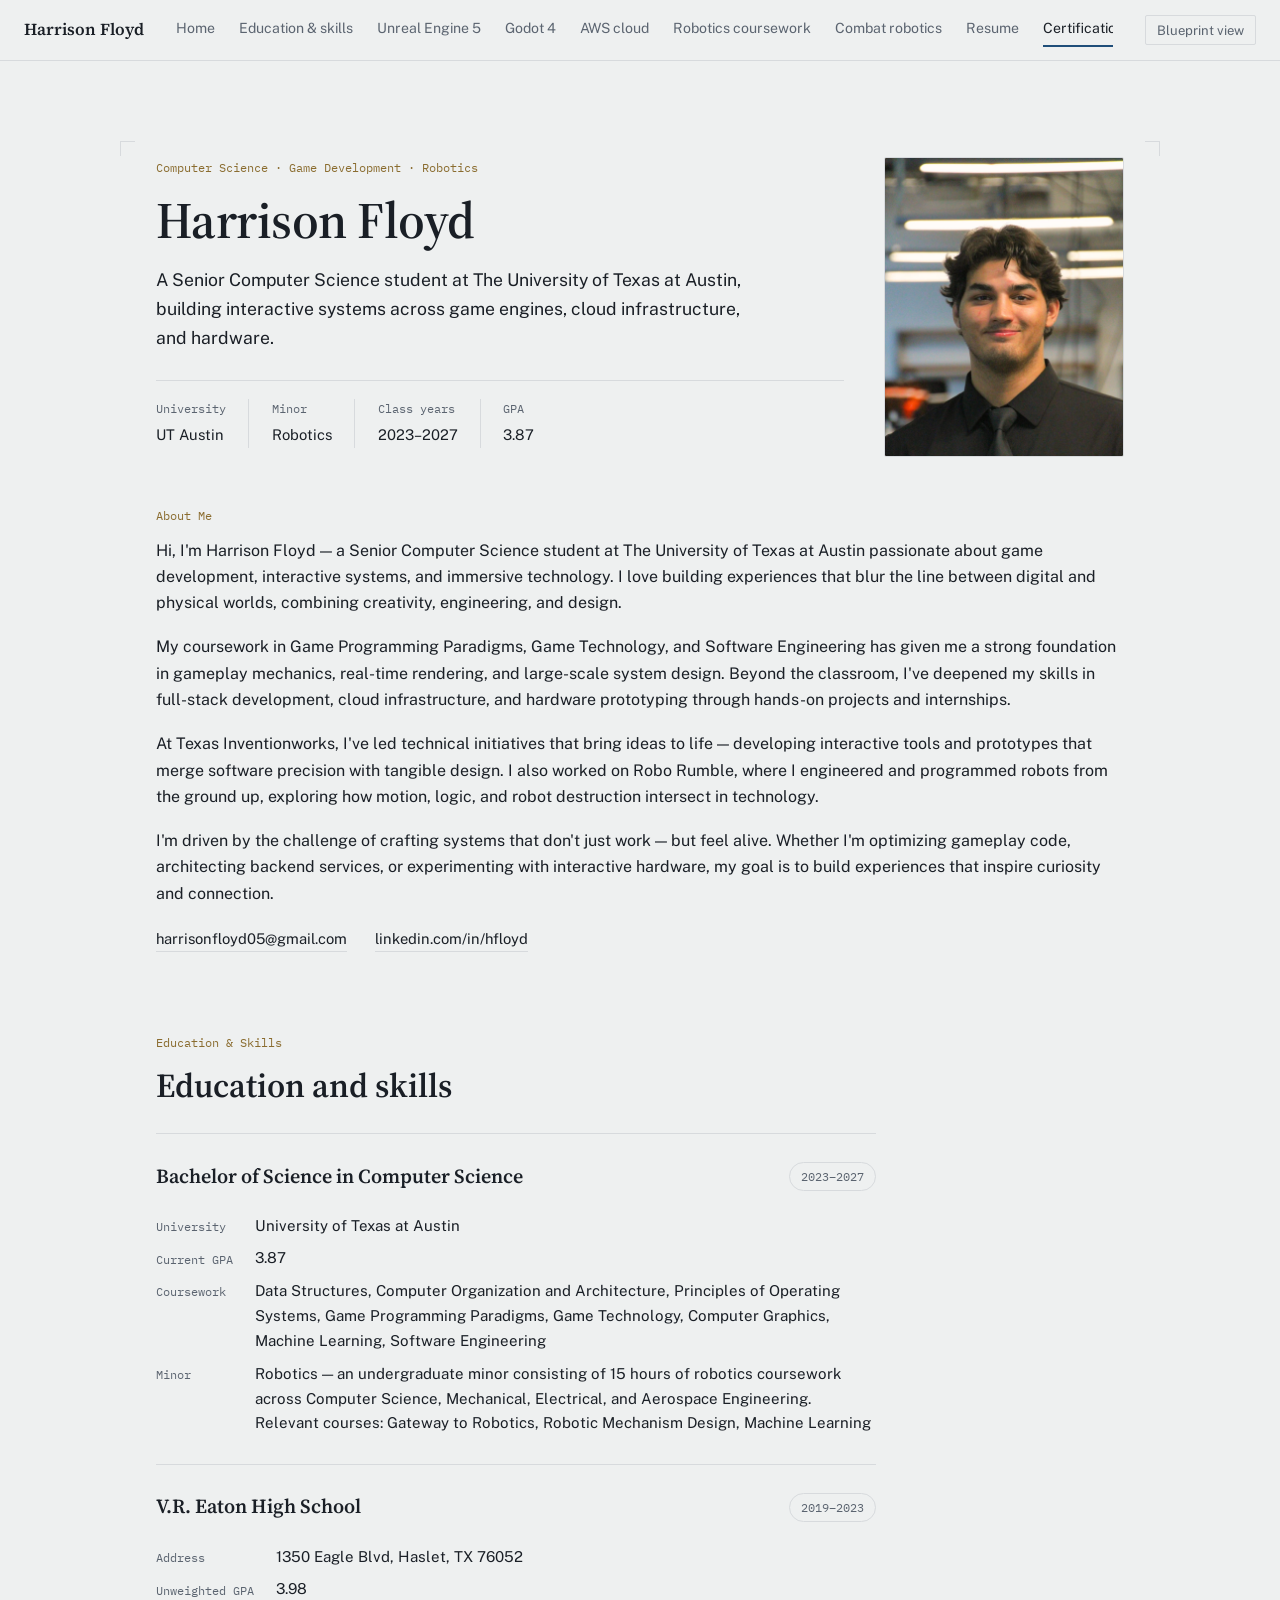
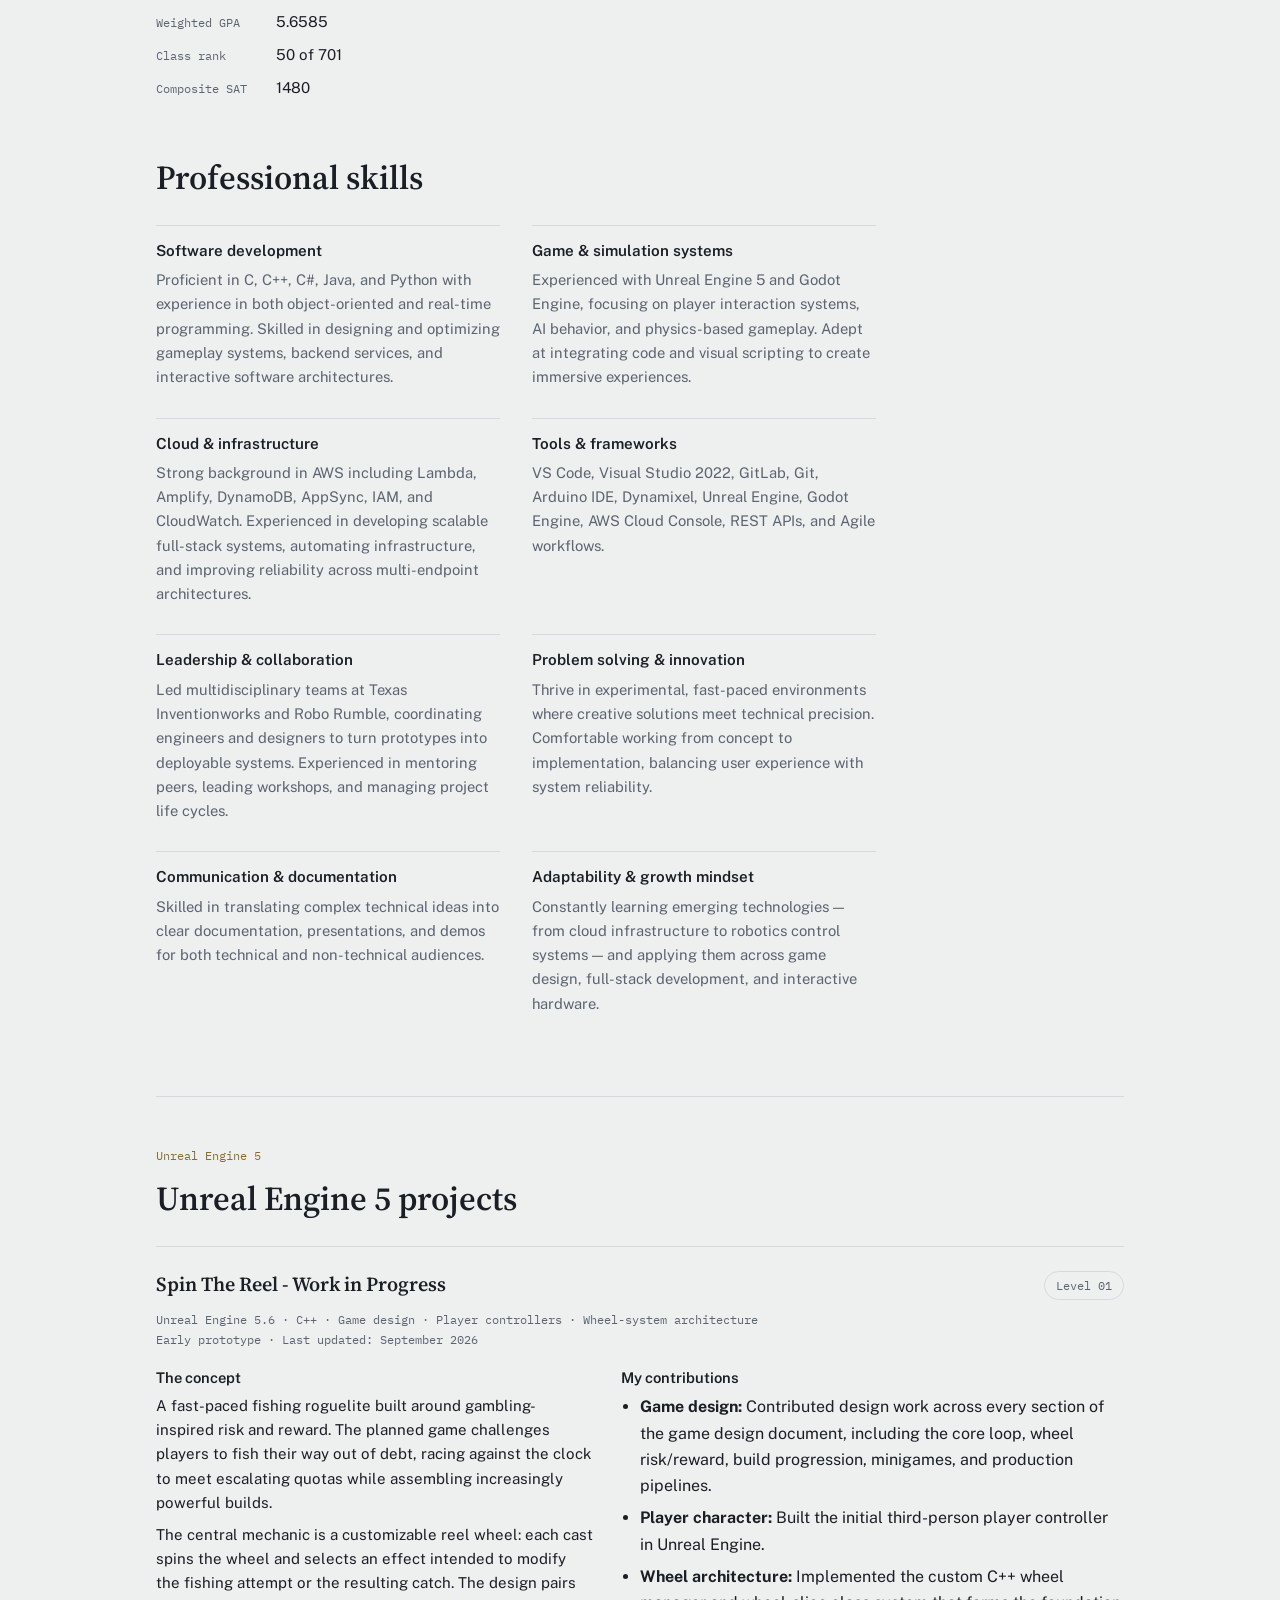
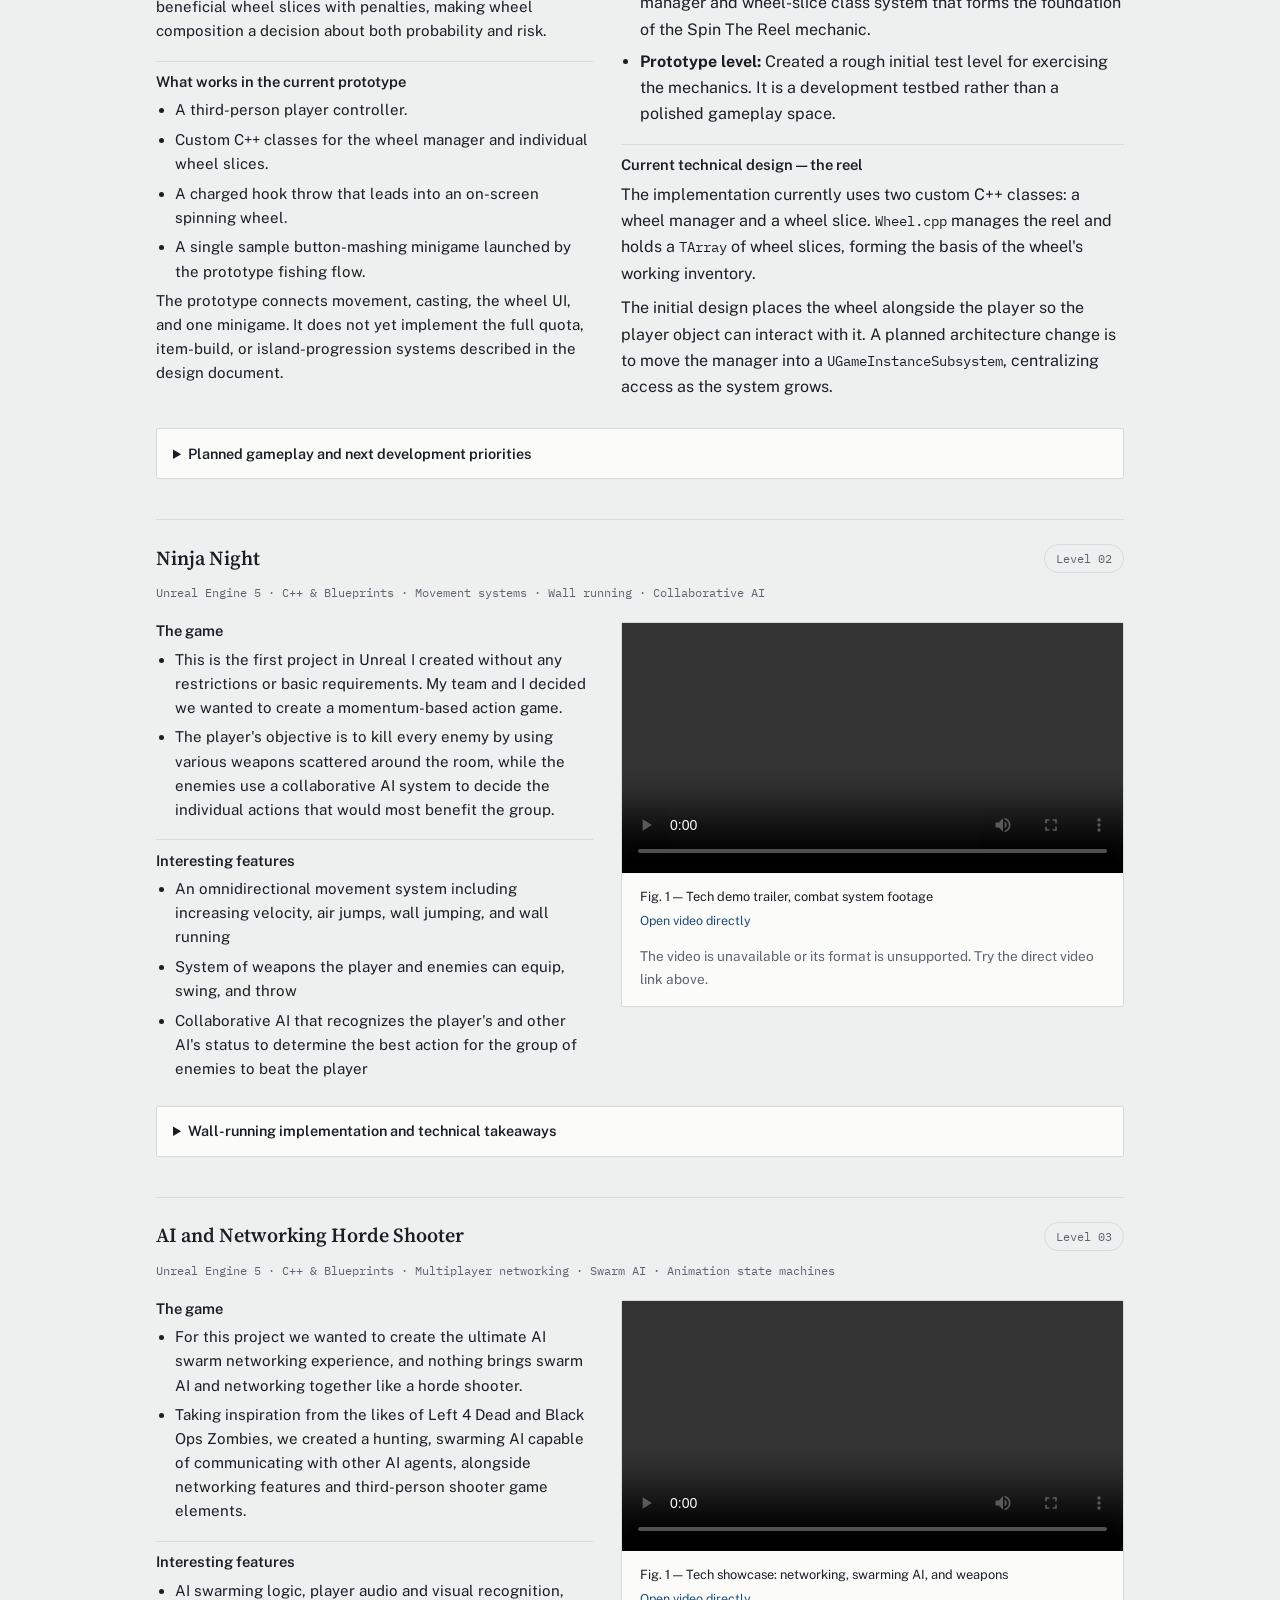
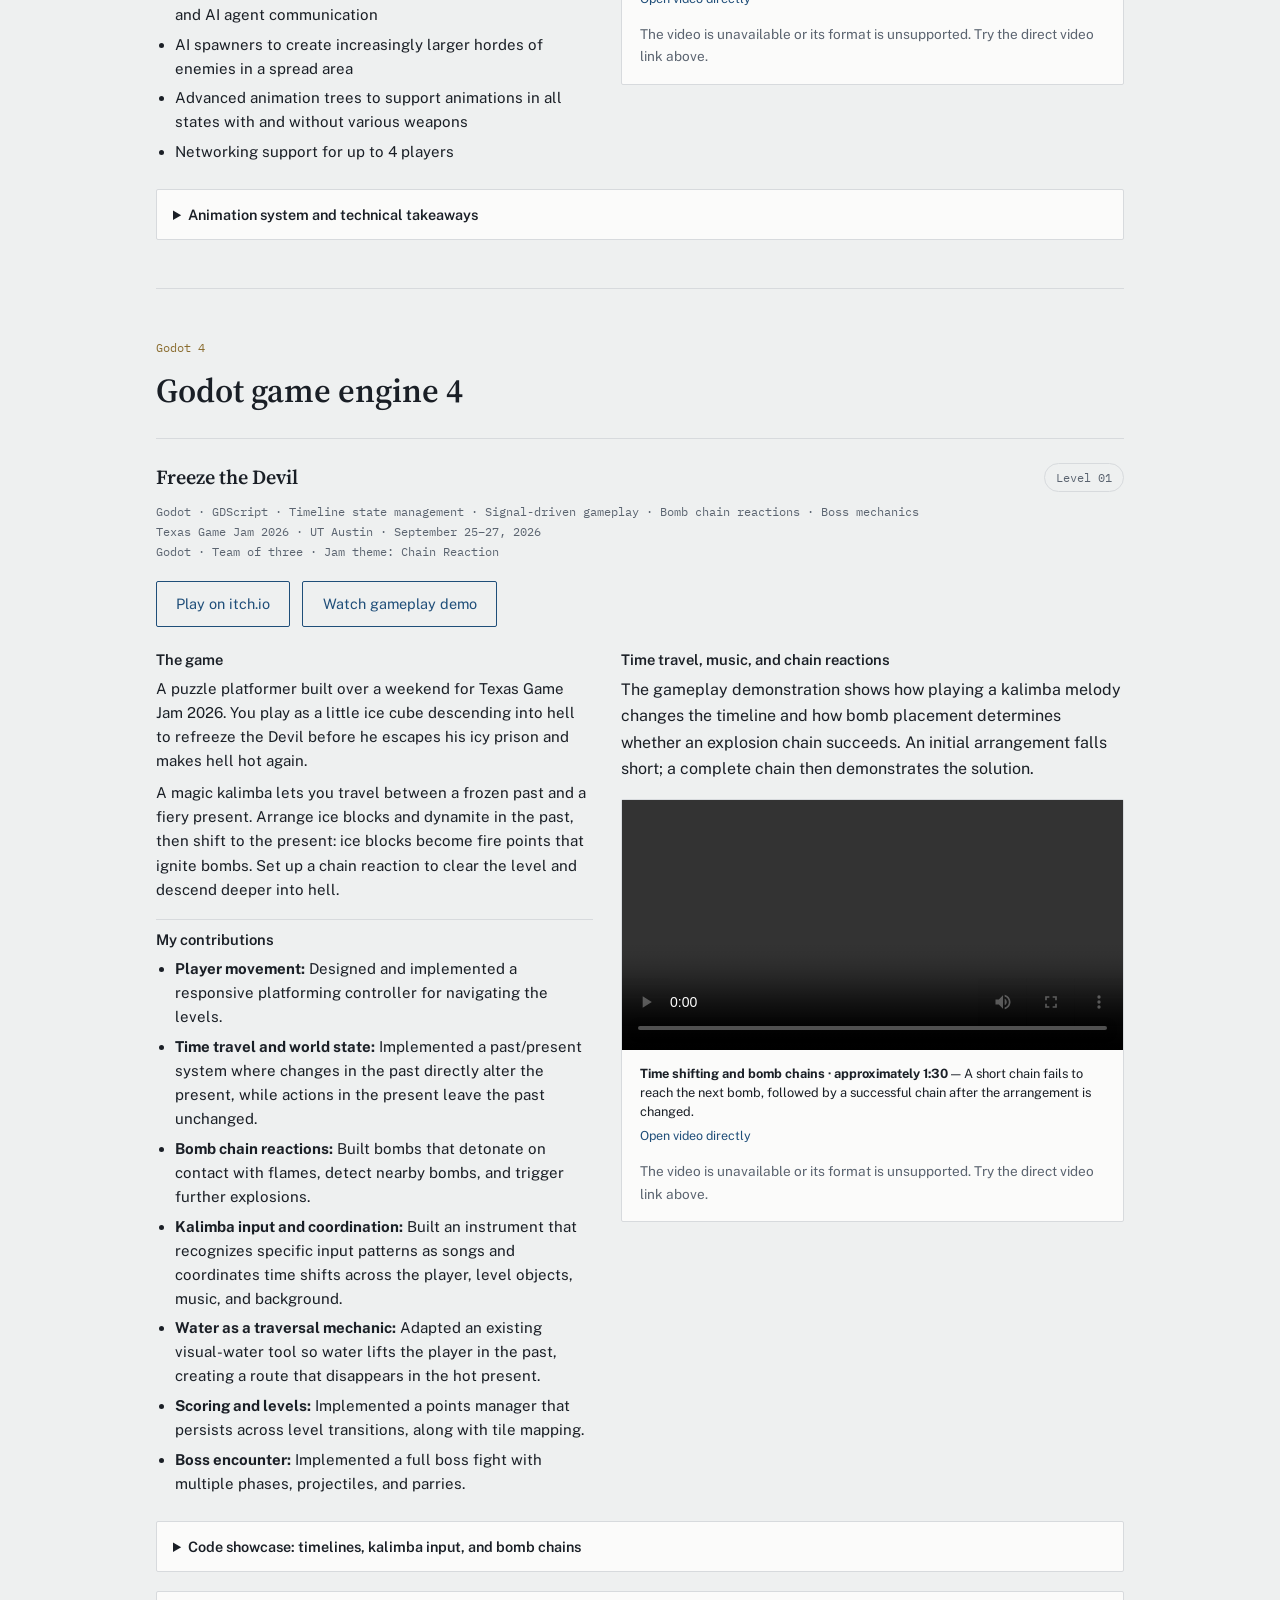
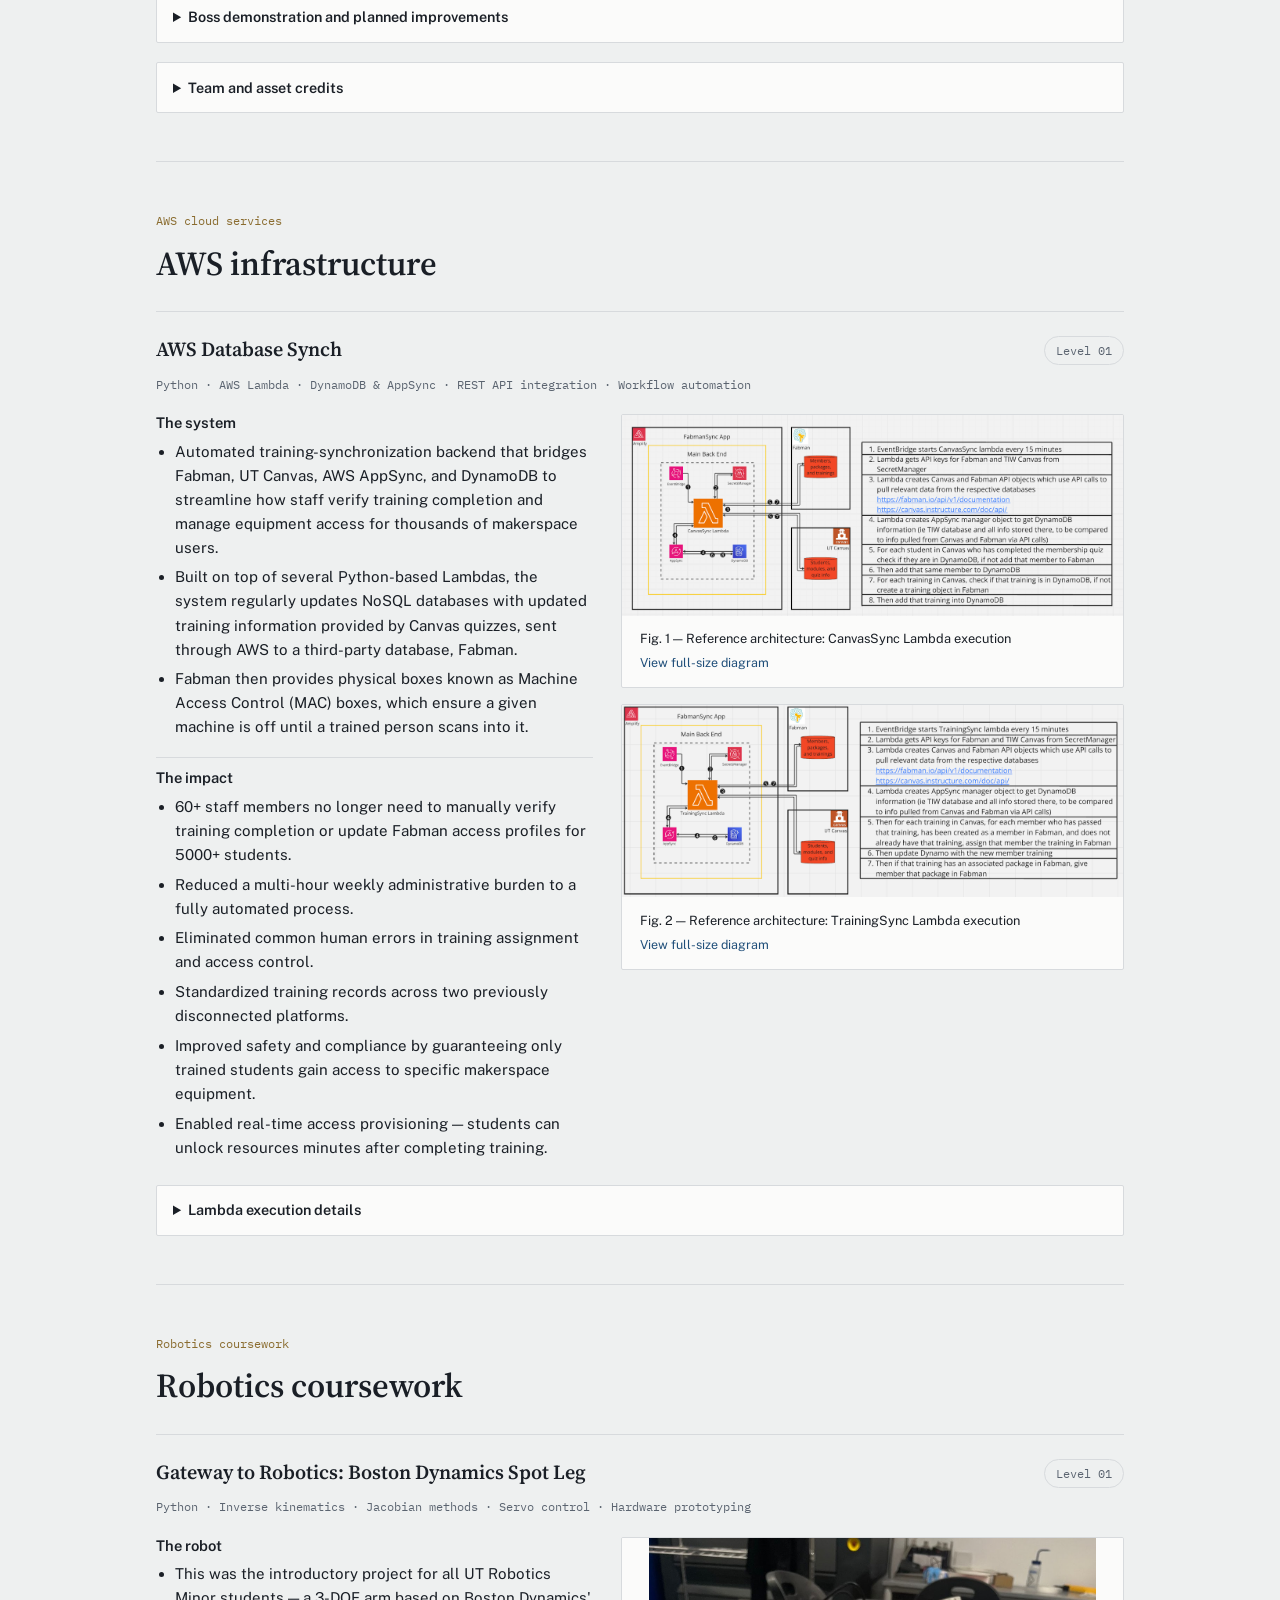
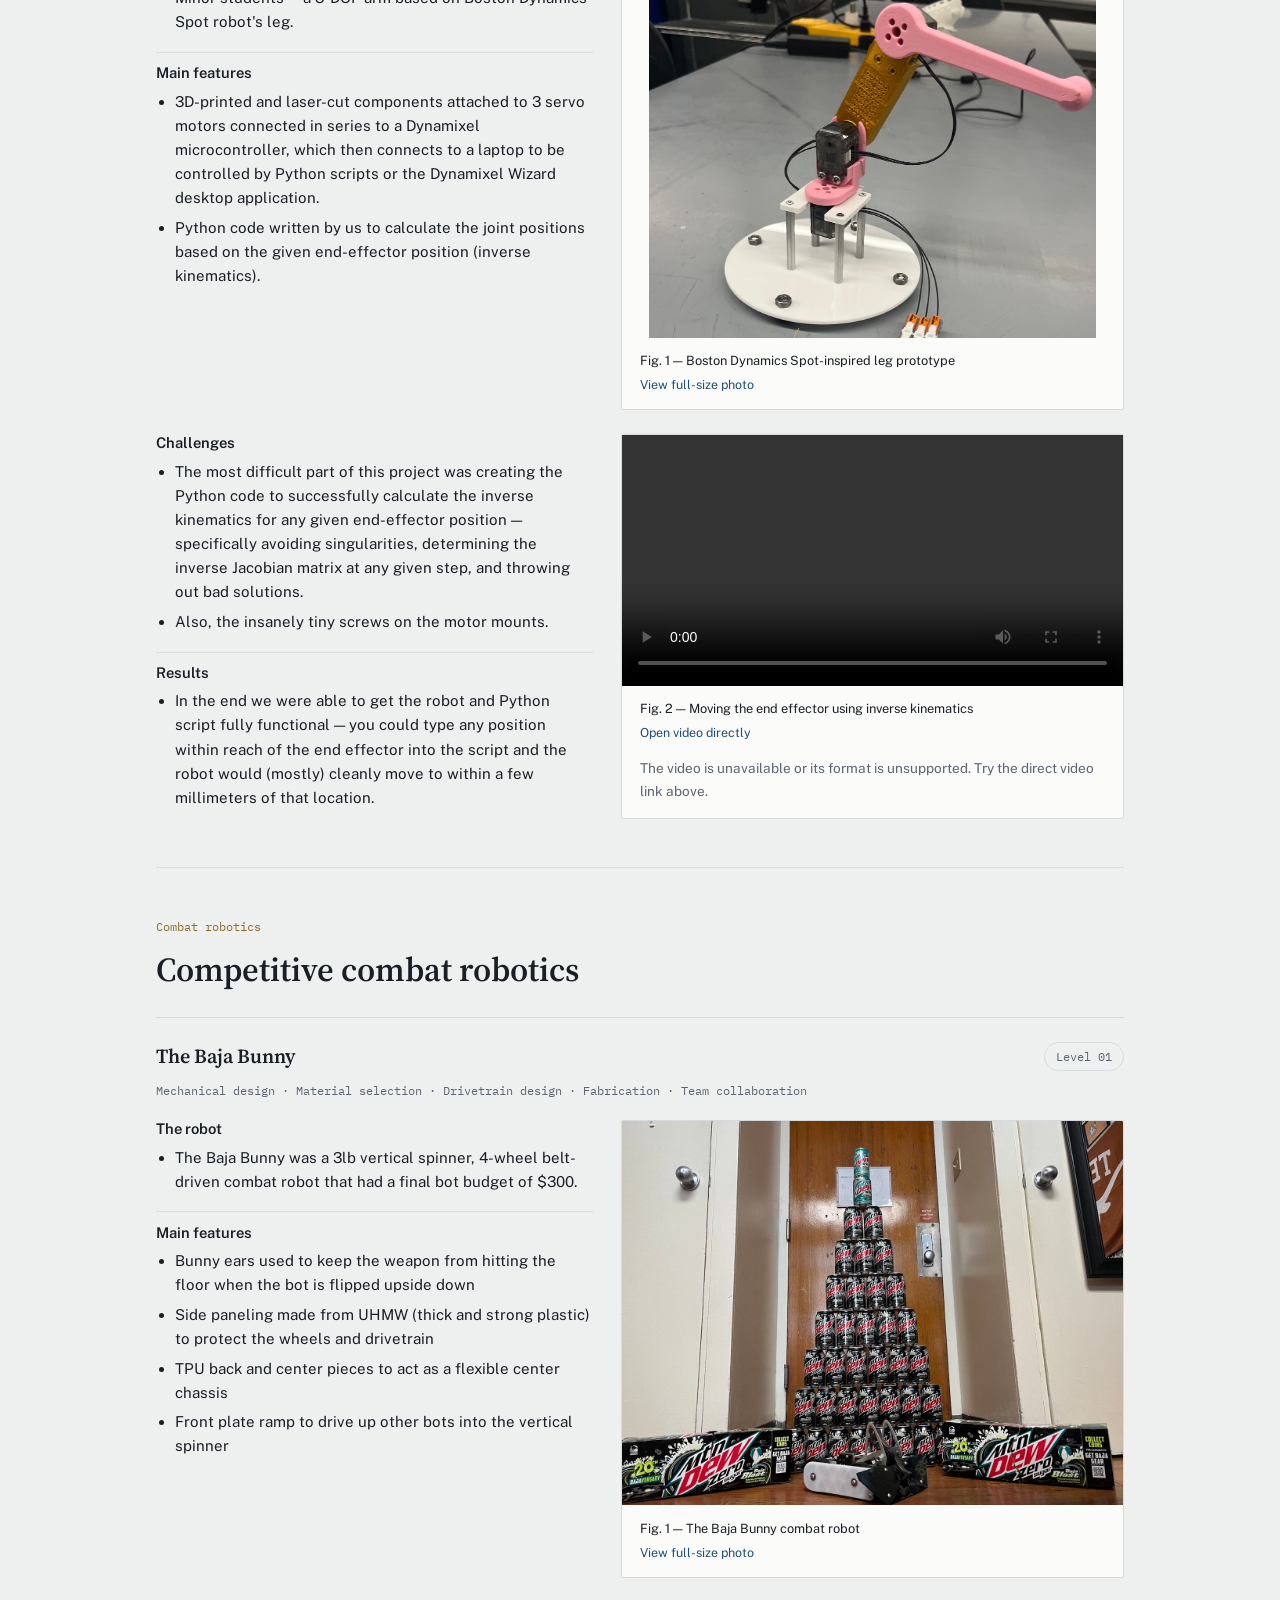
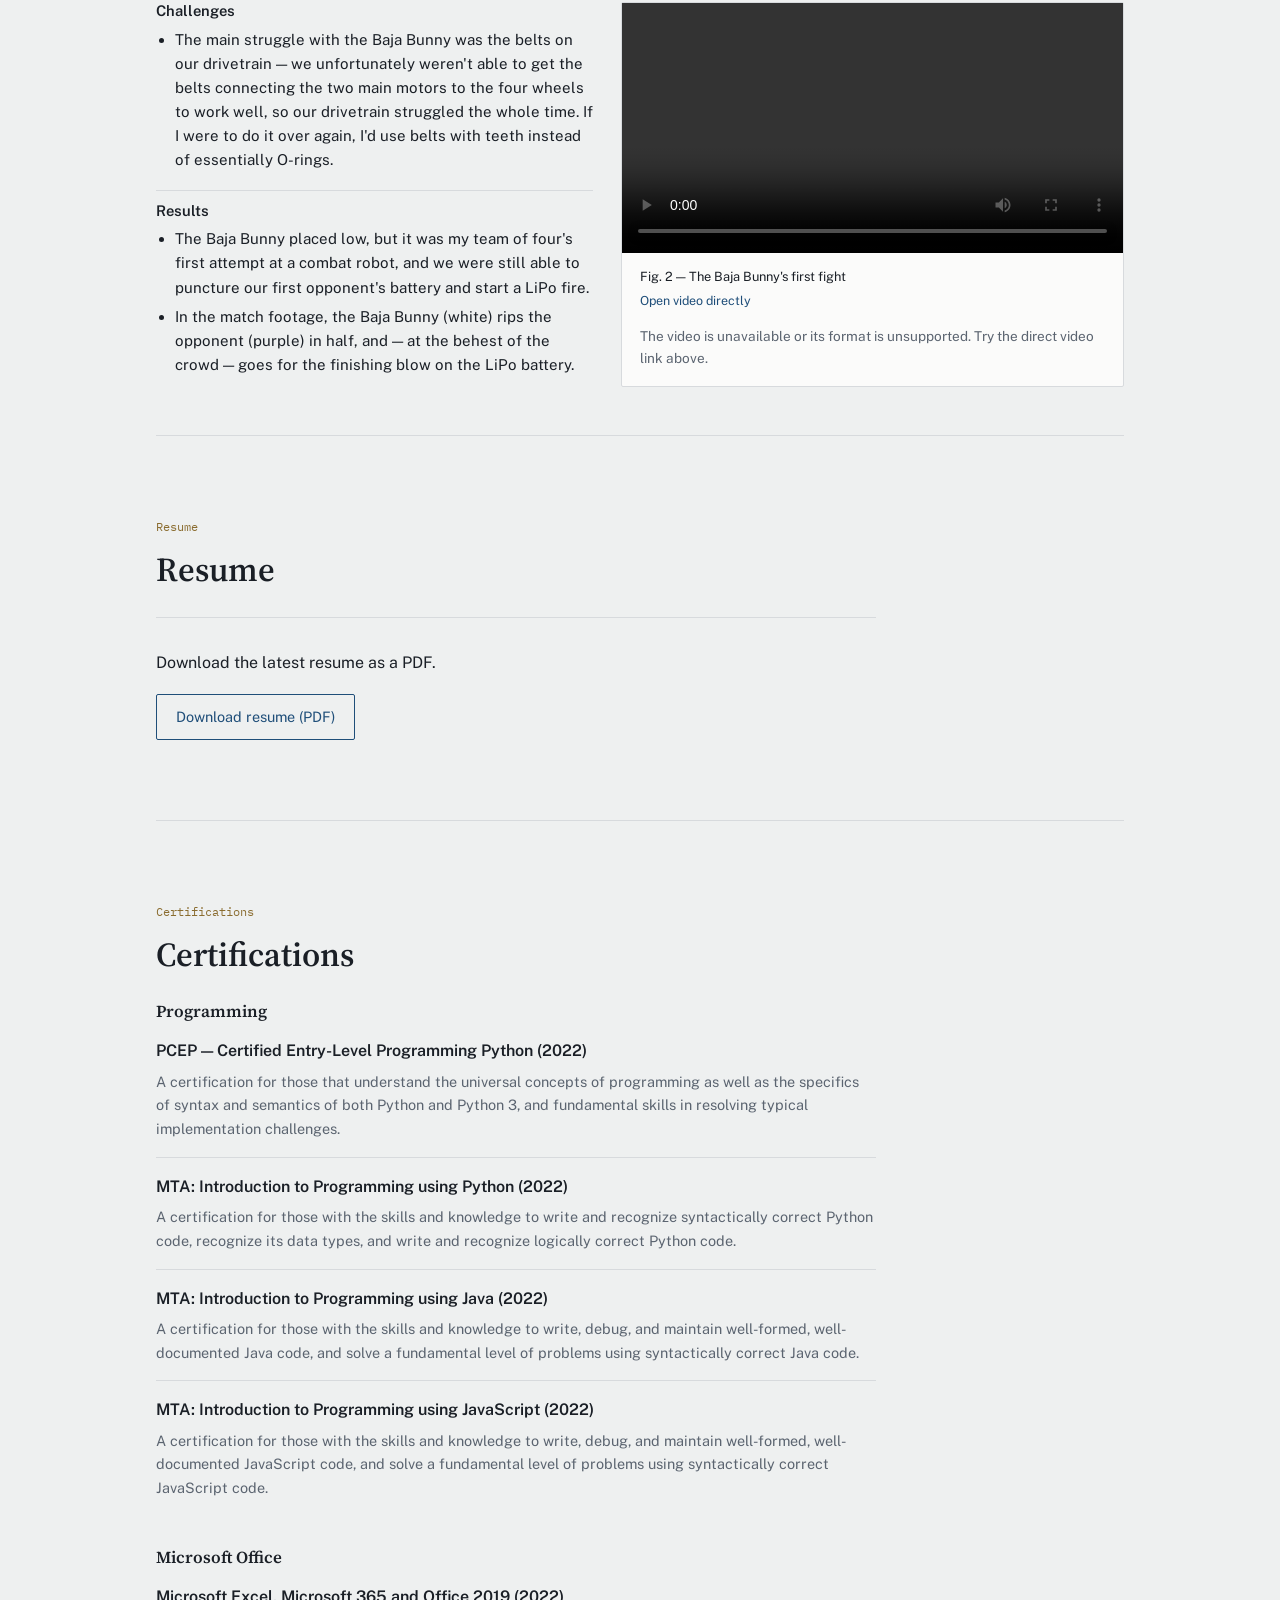
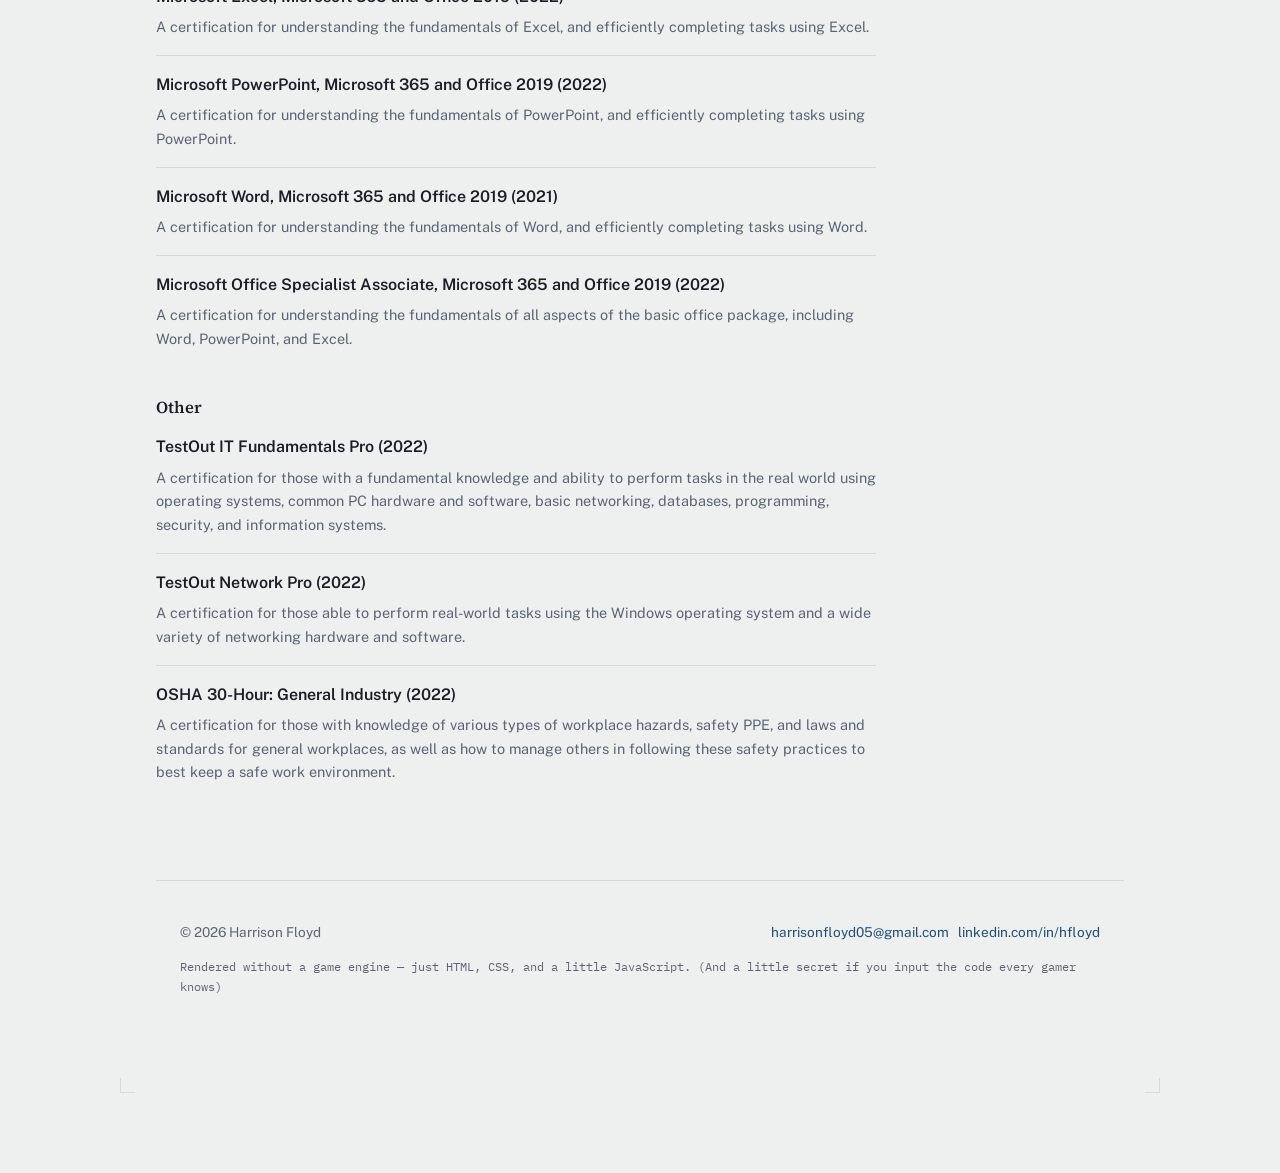
==== commit 54bf5311: "image and favicon" ====
--- a/index.html
+++ b/index.html
@@ -5,11 +5,11 @@
 <meta name="viewport" content="width=device-width, initial-scale=1.0">
 <title>Harrison Floyd — Portfolio</title>
 <meta name="description" content="Harrison Floyd — CS student at UT Austin. Game development, robotics, and cloud infrastructure projects.">
-<link rel="icon" href="data:image/svg+xml,%3Csvg xmlns='http://www.w3.org/2000/svg' viewBox='0 0 16 16'%3E%3Crect x='6' y='8' width='4' height='6' fill='%231F4E79'/%3E%3Crect x='2' y='13' width='12' height='2' fill='%231F4E79'/%3E%3Ccircle cx='8' cy='5' r='3.4' fill='%231F4E79'/%3E%3C/svg%3E">
+<link rel="icon" href="media/joystick-icon.png" type="image/png">
 
 <link rel="preconnect" href="https://fonts.googleapis.com">
 <link rel="preconnect" href="https://fonts.gstatic.com" crossorigin>
-<link href="https://fonts.googleapis.com/css2?family=IBM+Plex+Mono:wght@400;500;600&family=Public+Sans:wght@400;500;600;700&family=Source+Serif+4:opsz,wght@8..60,400;8..60,500;8..60,600;8..60,700&display=swap" rel="stylesheet">
+<link href="https://fonts.googleapis.com/css2?family=IBM+Plex+Mono:wght@400;500;600&amp;family=Public+Sans:wght@400;500;600;700&amp;family=Source+Serif+4:opsz,wght@8..60,400;8..60,500;8..60,600;8..60,700&amp;display=swap" rel="stylesheet">
 
 <style>
   :root{
@@ -424,6 +424,58 @@
   .project-photo > a{display:block;}
   .project-photo img{width:100%; height:auto;}
   .project-photo > a:focus-visible{outline-offset:-3px;}
+
+  /* Wide project overviews */
+  main, .toolbar-inner, footer{max-width:1480px;}
+  #home, #education, #resume, #certifications{max-width:1040px; margin-inline:auto;}
+  .project-section{padding:3rem 0; scroll-margin-top:60px;}
+  .project-section > .col{max-width:none;}
+  .project-panel{margin-top:2.5rem; padding-top:1.5rem;}
+  .project-panel .panel-head{margin-bottom:.6rem; flex-wrap:wrap;}
+  .project-panel .project-context{max-width:100%; margin-bottom:1.2rem; line-height:1.6;}
+  .project-columns{display:grid; grid-template-columns:minmax(0,1fr) minmax(0,1.15fr); gap:1.75rem; align-items:start;}
+  .project-columns + .project-columns{margin-top:1.5rem;}
+  .project-copy, .project-visuals{min-width:0;}
+  .project-copy{font-size:.94rem; line-height:1.6;}
+  .project-panel .field{margin-top:1.1rem;}
+  .project-copy > .field:first-child, .project-visuals > .field:first-child{margin-top:0;}
+  .project-panel .field h4{padding-top:.7rem; margin-bottom:.5rem;}
+  .project-copy > .field:first-child h4, .project-visuals > .field:first-child h4{border-top:none; padding-top:0;}
+  .project-panel .field li{margin-bottom:.35rem;}
+  .project-panel .project-media{margin:0;}
+  .project-visuals > * + *{margin-top:1rem !important;}
+  .project-panel .project-media video{width:100%; max-height:430px; object-fit:contain;}
+  .project-panel .project-photo img{width:100%; max-height:400px; object-fit:contain; background:var(--panel);}
+  .project-gallery{display:grid; grid-template-columns:repeat(2,minmax(0,1fr)); gap:1rem; align-items:start;}
+  .project-gallery img{width:100%; max-height:330px; object-fit:contain;}
+  .project-gallery .freeze-media img{width:auto; max-width:100%;}
+  .project-panel figcaption{font-size:.8rem; line-height:1.5;}
+  .project-panel .media-link{font-size:.78rem;}
+  .project-details{margin-top:1.2rem; border:1px solid var(--border); background:var(--panel); border-radius:var(--radius);}
+  .project-details > summary{padding:.8rem 1rem; cursor:pointer; font-size:.9rem; font-weight:600; color:var(--text);}
+  .project-details > summary:hover{color:var(--accent);}
+  .project-details > summary:focus-visible{outline:2px solid var(--accent); outline-offset:2px;}
+  .project-details-body{padding:0 1rem 1rem;}
+  .project-details-body > .field:first-child{margin-top:0;}
+  .project-details-body > .project-gallery, .project-details-body > .flow{margin-top:1rem;}
+  .project-panel .flow{width:100%; margin-left:0;}
+  .project-panel .flow-step img{max-height:280px; object-fit:contain;}
+  @media(min-width:1600px){main, .toolbar-inner, footer{max-width:1640px;}}
+  @media(max-width:900px){
+    .project-columns{grid-template-columns:minmax(0,1fr); gap:1.25rem;}
+    .project-panel .project-media video{max-height:450px;}
+    .project-section{padding:2.5rem 0;}
+  }
+  @media(max-width:600px){
+    .project-gallery{grid-template-columns:minmax(0,1fr);}
+    main, .toolbar-inner, footer{padding-left:1rem; padding-right:1rem;}
+    .toolbar-inner{gap:1rem;}
+    .project-details-body{padding:0 .75rem .75rem;}
+    .project-panel .project-context{font-size:.73rem;}
+  }
+
+  #aws .aws-gallery{grid-template-columns:minmax(0,1fr);}
+  #aws .aws-gallery img{max-height:none; height:auto;}
 </style>
 </head>
 <body>
@@ -484,7 +536,7 @@
         <a href="https://www.linkedin.com/in/hfloyd" target="_blank" rel="noopener">linkedin.com/in/hfloyd</a>
       </div>
     </div>
-  </section>
+  
 
   <!-- EDUCATION AND SKILLS -->
   <section id="education">
@@ -558,18 +610,18 @@
   </section>
 
   <!-- UNREAL ENGINE 5 -->
-  <section id="unreal">
+  <section id="unreal" class="project-section">
     <div class="col">
       <p class="eyebrow">Unreal Engine 5</p>
       <h2>Unreal Engine 5 projects</h2>
 
-      <div class="panel" id="spin-the-reel">
+      <div class="panel project-panel" id="spin-the-reel">
         <div class="panel-head">
           <h3>Spin The Reel - Work in Progress</h3>
           <span class="sheet">Level 01</span>
         </div>
         <p class="project-context">Unreal Engine 5.6 · C++ · Game design · Player controllers · Wheel-system architecture<br>Early prototype · Last updated: September 2026</p>
-        <div class="field">
+        <div class="project-columns"><div class="project-copy"><div class="field">
           <h4>The concept</h4>
           <p>A fast-paced fishing roguelite built around gambling-inspired risk and reward. The planned game challenges players to fish their way out of debt, racing against the clock to meet escalating quotas while assembling increasingly powerful builds.</p>
           <p>The central mechanic is a customizable reel wheel: each cast spins the wheel and selects an effect intended to modify the fishing attempt or the resulting catch. The design pairs beneficial wheel slices with penalties, making wheel composition a decision about both probability and risk.</p>
@@ -584,7 +636,7 @@
           </ul>
           <p>The prototype connects movement, casting, the wheel UI, and one minigame. It does not yet implement the full quota, item-build, or island-progression systems described in the design document.</p>
         </div>
-        <div class="field">
+        </div><div class="project-visuals"><div class="field">
           <h4>My contributions</h4>
           <ul>
             <li><strong>Game design:</strong> Contributed design work across every section of the game design document, including the core loop, wheel risk/reward, build progression, minigames, and production pipelines.</li>
@@ -598,7 +650,7 @@
           <p>The implementation currently uses two custom C++ classes: a wheel manager and a wheel slice. <code>Wheel.cpp</code> manages the reel and holds a <code>TArray</code> of wheel slices, forming the basis of the wheel's working inventory.</p>
           <p>The initial design places the wheel alongside the player so the player object can interact with it. A planned architecture change is to move the manager into a <code>UGameInstanceSubsystem</code>, centralizing access as the system grows.</p>
         </div>
-        <div class="field">
+        </div></div><details class="project-details"><summary>Planned gameplay and next development priorities</summary><div class="project-details-body"><div class="project-columns"><div class="project-copy"><div class="field">
           <h4>Planned gameplay and progression</h4>
           <ul>
             <li><strong>Timed quotas:</strong> Escalating debt payments create pressure to catch fish quickly and keep improving a run's earning potential.</li>
@@ -607,19 +659,19 @@
             <li><strong>Varied runs:</strong> Procedural islands, shops, additional fishing minigames, swimming, and unlocks between runs are part of the design direction.</li>
           </ul>
         </div>
-        <div class="field">
+        </div><div class="project-visuals"><div class="field">
           <h4>Next development priorities</h4>
           <p>Define a focused playable loop around one island, one achievable quota, the fishing flow, and a small set of meaningful items. Refine the wheel manager's ownership, expand the technical design document, and replace the rough test level with a space suited to playtesting that loop.</p>
         </div>
-      </div>
-
-      <div class="panel">
+      </div></div></div></details></div>
+
+      <div class="panel project-panel">
         <div class="panel-head">
           <h3>Ninja Night</h3>
           <span class="sheet">Level 02</span>
         </div>
         <p class="project-context">Unreal Engine 5 · C++ &amp; Blueprints · Movement systems · Wall running · Collaborative AI</p>
-        <div class="field">
+        <div class="project-columns"><div class="project-copy"><div class="field">
           <h4>The game</h4>
           <ul>
             <li>This is the first project in Unreal I created without any restrictions or basic requirements. My team and I decided we wanted to create a momentum-based action game.</li>
@@ -634,7 +686,15 @@
             <li>Collaborative AI that recognizes the player's and other AI's status to determine the best action for the group of enemies to beat the player</li>
           </ul>
         </div>
-        <div class="field">
+        </div><div class="project-visuals"><figure class="project-media">
+          <video id="ninjaNightVideo" controls playsinline preload="metadata" src="media/Ninja-Night-Combat-Fast.mp4" aria-label="Ninja Night combat demo" aria-describedby="ninjaNightCaption">
+            Your browser does not support embedded video.
+          </video>
+          <figcaption id="ninjaNightCaption">Fig. 1 — Tech demo trailer, combat system footage</figcaption>
+          <p class="media-link"><a href="media/Ninja-Night-Combat-Fast.mp4" target="_blank" rel="noopener">Open video directly</a></p>
+          <p id="ninjaNightError" class="media-error" role="status" hidden></p>
+        </figure>
+        </div></div><details class="project-details"><summary>Wall-running implementation and technical takeaways</summary><div class="project-details-body"><div class="project-columns"><div class="project-copy"><div class="field">
           <h4>Main takeaways</h4>
           <ul>
             <li>Prototyping gameplay systems and player movement packages in Unreal's Blueprint and moving that prototype into Unreal C++</li>
@@ -644,21 +704,11 @@
             <li>Creating a build for an Unreal project for multiple operating systems</li>
           </ul>
         </div>
-        <figure class="project-media">
-          <video id="ninjaNightVideo" controls playsinline preload="metadata"
-                 src="media/Ninja-Night-Combat-Fast.mp4"
-                 aria-label="Ninja Night combat demo" aria-describedby="ninjaNightCaption">
-            Your browser does not support embedded video.
-          </video>
-          <figcaption id="ninjaNightCaption">Fig. 1 — Tech demo trailer, combat system footage</figcaption>
-          <p class="media-link"><a href="media/Ninja-Night-Combat-Fast.mp4" target="_blank" rel="noopener">Open video directly</a></p>
-          <p id="ninjaNightError" class="media-error" role="status" hidden></p>
-        </figure>
         <div class="field">
           <h4>My implementation — wall running</h4>
           <p>These code screenshots show the wall-run start checks and the logic I implemented to execute the movement.</p>
         </div>
-        <figure class="project-media code-media">
+        </div><div class="project-visuals"><div class="project-gallery"><figure class="project-media code-media">
           <a href="media/wall_run_start_code.png" target="_blank" rel="noopener" aria-label="View ninja night code implementing the checks for starting a wall run at full size">
             <img src="media/wall_run_start_code.png" alt="Ninja Night code implementing the checks for starting a wall run" loading="lazy" decoding="async">
           </a>
@@ -672,15 +722,15 @@
           <figcaption>Fig. 3 — Wall-run execution</figcaption>
           <p class="media-link"><a href="media/wall_run_run_code.png" target="_blank" rel="noopener">View full-size image</a></p>
         </figure>
-      </div>
-
-      <div class="panel">
+      </div></div></div></div></details></div>
+
+      <div class="panel project-panel">
         <div class="panel-head">
           <h3>AI and Networking Horde Shooter</h3>
           <span class="sheet">Level 03</span>
         </div>
         <p class="project-context">Unreal Engine 5 · C++ &amp; Blueprints · Multiplayer networking · Swarm AI · Animation state machines</p>
-        <div class="field">
+        <div class="project-columns"><div class="project-copy"><div class="field">
           <h4>The game</h4>
           <ul>
             <li>For this project we wanted to create the ultimate AI swarm networking experience, and nothing brings swarm AI and networking together like a horde shooter.</li>
@@ -696,7 +746,15 @@
             <li>Networking support for up to 4 players</li>
           </ul>
         </div>
-        <div class="field">
+        </div><div class="project-visuals"><figure class="project-media">
+          <video id="hordeShooterVideo" controls playsinline preload="metadata" src="media/horde_demo.mp4" aria-label="AI and Networking Horde Shooter demo" aria-describedby="hordeShooterCaption">
+            Your browser does not support embedded video.
+          </video>
+          <figcaption id="hordeShooterCaption">Fig. 1 — Tech showcase: networking, swarming AI, and weapons</figcaption>
+          <p class="media-link"><a href="media/horde_demo.mp4" target="_blank" rel="noopener">Open video directly</a></p>
+          <p class="media-error" role="status" hidden></p>
+        </figure>
+        </div></div><details class="project-details"><summary>Animation system and technical takeaways</summary><div class="project-details-body"><div class="field">
           <h4>Main takeaways</h4>
           <ul>
             <li>Creating, texturing, and remapping resources (guns in this case) the player can equip and interact with</li>
@@ -706,16 +764,6 @@
             <li>Advanced AI features via C++ to maintain performance</li>
           </ul>
         </div>
-        <figure class="project-media">
-          <video id="hordeShooterVideo" controls playsinline preload="metadata"
-                 src="media/horde_demo.mp4" aria-label="AI and Networking Horde Shooter demo"
-                 aria-describedby="hordeShooterCaption">
-            Your browser does not support embedded video.
-          </video>
-          <figcaption id="hordeShooterCaption">Fig. 1 — Tech showcase: networking, swarming AI, and weapons</figcaption>
-          <p class="media-link"><a href="media/horde_demo.mp4" target="_blank" rel="noopener">Open video directly</a></p>
-          <p class="media-error" role="status" hidden></p>
-        </figure>
         <div class="field">
           <h4>Animation system</h4>
           <p>Each screenshot zooms into a node of the one before it: the overall tree, then the forward-walk state, the walk transition inside it, and finally the unarmed-to-rifle branch inside that. Click any image for full size.</p>
@@ -759,17 +807,17 @@
             <p class="media-link"><a href="media/unarmed_to_rifle_branch.png" target="_blank" rel="noopener">View full-size image</a></p>
           </figure>
         </div>
-      </div>
+      </div></details></div>
     </div>
   </section>
 
   <!-- GODOT 4 -->
-  <section id="godot">
+  <section id="godot" class="project-section">
     <div class="col">
       <p class="eyebrow">Godot 4</p>
       <h2>Godot game engine 4</h2>
 
-      <div class="panel" id="freeze-the-devil">
+      <div class="panel project-panel" id="freeze-the-devil">
         <div class="panel-head">
           <h3>Freeze the Devil</h3>
           <span class="sheet">Level 01</span>
@@ -779,7 +827,7 @@
           <a class="btn" href="https://kemblebee.itch.io/freezethedevil" target="_blank" rel="noopener">Play on itch.io</a>
           <a class="btn" href="https://youtu.be/TJ-0jGYwcN4" target="_blank" rel="noopener">Watch gameplay demo</a>
         </div>
-        <div class="field">
+        <div class="project-columns"><div class="project-copy"><div class="field">
           <h4>The game</h4>
           <p>A puzzle platformer built over a weekend for Texas Game Jam 2026. You play as a little ice cube descending into hell to refreeze the Devil before he escapes his icy prison and makes hell hot again.</p>
           <p>A magic kalimba lets you travel between a frozen past and a fiery present. Arrange ice blocks and dynamite in the past, then shift to the present: ice blocks become fire points that ignite bombs. Set up a chain reaction to clear the level and descend deeper into hell.</p>
@@ -796,12 +844,7 @@
             <li><strong>Boss encounter:</strong> Implemented a full boss fight with multiple phases, projectiles, and parries.</li>
           </ul>
         </div>
-        <div class="field">
-          <h4>The central technical challenge</h4>
-          <p>The two timelines need to preserve different world states while maintaining a one-way relationship: changing the past changes the present, but changing the present cannot rewrite the past. That rule connects object placement, fire, bomb explosions, and traversal into a single puzzle system.</p>
-          <p>The kalimba serves as the player's interface to this system, coordinating the gameplay and presentation changes when a song triggers a time shift.</p>
-        </div>
-        <div class="field">
+        </div><div class="project-visuals"><div class="field">
           <h4>Time travel, music, and chain reactions</h4>
           <p>The gameplay demonstration shows how playing a kalimba melody changes the timeline and how bomb placement determines whether an explosion chain succeeds. An initial arrangement falls short; a complete chain then demonstrates the solution.</p>
         </div>
@@ -813,7 +856,12 @@
           <p class="media-link"><a href="media/freeze-the-devil-time-shift-demo.mp4" target="_blank" rel="noopener">Open video directly</a></p>
           <p class="media-error" role="status" hidden></p>
         </figure>
-        <figure class="project-media code-media freeze-media">
+        </div></div><details class="project-details"><summary>Code showcase: timelines, kalimba input, and bomb chains</summary><div class="project-details-body"><div class="field">
+          <h4>The central technical challenge</h4>
+          <p>The two timelines need to preserve different world states while maintaining a one-way relationship: changing the past changes the present, but changing the present cannot rewrite the past. That rule connects object placement, fire, bomb explosions, and traversal into a single puzzle system.</p>
+          <p>The kalimba serves as the player's interface to this system, coordinating the gameplay and presentation changes when a song triggers a time shift.</p>
+        </div>
+        <div class="project-gallery"><figure class="project-media code-media freeze-media">
           <a href="media/freeze-the-devil-time-state.png" target="_blank" rel="noopener" aria-label="View time-state code at full size">
             <img src="media/freeze-the-devil-time-state.png" alt="Freeze the Devil: time-state code" loading="lazy" decoding="async">
           </a>
@@ -834,11 +882,11 @@
           <figcaption><strong>Kalimba input and signals</strong> — Collects directional notes while the instrument button is held, matches the sequence against the songs, and emits the corresponding time-shift or speed signal before clearing the input.</figcaption>
           <p class="media-link"><a href="media/freeze-the-devil-kalimba-input.png" target="_blank" rel="noopener">View full-size image</a></p>
         </figure>
-        <div class="field">
+        </div><div class="field">
           <h4>Bomb behavior and scene structure</h4>
           <p>The explosion method and bomb scene show how detection areas, object state, and deferred calls work together to produce a chain reaction without repeatedly triggering the same bomb.</p>
         </div>
-        <figure class="project-media code-media freeze-media">
+        <div class="project-gallery"><figure class="project-media code-media freeze-media">
           <a href="media/freeze-the-devil-bomb-explode.png" target="_blank" rel="noopener" aria-label="View bomb explosions and chain reactions at full size">
             <img src="media/freeze-the-devil-bomb-explode.png" alt="Freeze the Devil: bomb explosions and chain reactions" loading="lazy" decoding="async">
           </a>
@@ -852,11 +900,20 @@
           <figcaption><strong>Bomb scene and detection areas</strong> — The scene separates the smaller trigger area from the larger circular explosion area, alongside the physical collision shape, sprites, audio player, and time-state component.</figcaption>
           <p class="media-link"><a href="media/freeze-the-devil-bomb-scene.png" target="_blank" rel="noopener">View full-size image</a></p>
         </figure>
-        <div class="field">
+        </div></div></details><details class="project-details"><summary>Boss demonstration and planned improvements</summary><div class="project-details-body"><div class="project-columns"><div class="project-copy"><div class="field">
           <h4>Boss encounter — current jam build</h4>
           <p>The boss demonstration shows a quick finish: one parry and two dynamite explosions defeat the boss through both phases. This also exposes a balancing issue in the jam build: damage can bypass the intended second-phase encounter.</p>
         </div>
-        <figure class="project-media">
+        <div class="field">
+          <h4>What I would improve next</h4>
+          <p>The jam build demonstrates the core systems, but playtesting exposed several areas I want to refine:</p>
+          <ul>
+            <li><strong>Block movement and puzzle recovery:</strong> Blocks can stick to the ground and become unpushable from certain directions. I would investigate collision clearance and ground friction, test a small floor buffer, and add a pull interaction so players have more ways to recover a block's position.</li>
+            <li><strong>Audio lifecycle:</strong> Some voice lines replay when a level restarts after death. I would centralize shared audio in a persistent manager and track which voice lines have already played, separating replayable sound effects from one-time dialogue.</li>
+            <li><strong>Boss readability and progression:</strong> The second-phase attack needs a visible cue. I would add a clear visual telegraph, revise damage and phase-transition handling so two dynamite explosions cannot bypass the second phase, and refine parry timing and feedback.</li>
+          </ul>
+        </div>
+        </div><div class="project-visuals"><figure class="project-media">
           <video id="freezeBossDemo" controls playsinline preload="metadata" src="media/freeze-the-devil-boss-demo.mp4" aria-label="Boss fight: parry and dynamite" aria-describedby="freezeBossDemoCaption">
             Your browser does not support embedded video.
           </video>
@@ -864,38 +921,29 @@
           <p class="media-link"><a href="media/freeze-the-devil-boss-demo.mp4" target="_blank" rel="noopener">Open video directly</a></p>
           <p class="media-error" role="status" hidden></p>
         </figure>
-        <div class="field">
-          <h4>What I would improve next</h4>
-          <p>The jam build demonstrates the core systems, but playtesting exposed several areas I want to refine:</p>
-          <ul>
-            <li><strong>Block movement and puzzle recovery:</strong> Blocks can stick to the ground and become unpushable from certain directions. I would investigate collision clearance and ground friction, test a small floor buffer, and add a pull interaction so players have more ways to recover a block's position.</li>
-            <li><strong>Audio lifecycle:</strong> Some voice lines replay when a level restarts after death. I would centralize shared audio in a persistent manager and track which voice lines have already played, separating replayable sound effects from one-time dialogue.</li>
-            <li><strong>Boss readability and progression:</strong> The second-phase attack needs a visible cue. I would add a clear visual telegraph, revise damage and phase-transition handling so two dynamite explosions cannot bypass the second phase, and refine parry timing and feedback.</li>
-          </ul>
-        </div>
-        <div class="field">
+        </div></div></div></details><details class="project-details"><summary>Team and asset credits</summary><div class="project-details-body"><div class="field">
           <h4>Team and asset credits</h4>
           <p>Created with Kemblebee and Tokani as Team Crowbar. My contributions above focus on gameplay systems; full team and external-asset credits are available on the <a href="https://itch.io/jam/texas-game-jam-2026/rate/5057981" target="_blank" rel="noopener">jam submission</a>.</p>
           <p>The water mechanic builds on a water-class base by Jesse Madyson (Mostly Mad Productions), which I adapted for platforming and time travel.</p>
         </div>
-      </div>
+      </div></details></div>
 
     </div>
   </section>
 
   <!-- AWS CLOUD SERVICES -->
-  <section id="aws">
+  <section id="aws" class="project-section">
     <div class="col">
       <p class="eyebrow">AWS cloud services</p>
       <h2>AWS infrastructure</h2>
 
-      <div class="panel">
+      <div class="panel project-panel">
         <div class="panel-head">
           <h3>AWS Database Synch</h3>
           <span class="sheet">Level 01</span>
         </div>
         <p class="project-context">Python · AWS Lambda · DynamoDB &amp; AppSync · REST API integration · Workflow automation</p>
-        <div class="field">
+        <div class="project-columns"><div class="project-copy"><div class="field">
           <h4>The system</h4>
           <ul>
             <li>Automated training-synchronization backend that bridges Fabman, UT Canvas, AWS AppSync, and DynamoDB to streamline how staff verify training completion and manage equipment access for thousands of makerspace users.</li>
@@ -914,7 +962,21 @@
             <li>Enabled real-time access provisioning — students can unlock resources minutes after completing training.</li>
           </ul>
         </div>
-        <div class="field">
+        </div><div class="project-visuals"><div class="project-gallery aws-gallery"><figure class="project-media code-media">
+          <a href="media/CanvasSync.png" target="_blank" rel="noopener" aria-label="View CanvasSync architecture diagram at full size">
+            <img src="media/CanvasSync.png" alt="CanvasSync Lambda reference architecture diagram" loading="lazy" decoding="async" aria-describedby="canvasSyncCaption">
+          </a>
+          <figcaption id="canvasSyncCaption">Fig. 1 — Reference architecture: CanvasSync Lambda execution</figcaption>
+          <p class="media-link"><a href="media/CanvasSync.png" target="_blank" rel="noopener">View full-size diagram</a></p>
+        </figure>
+        <figure class="project-media code-media">
+          <a href="media/TrainingSync.png" target="_blank" rel="noopener" aria-label="View TrainingSync architecture diagram at full size">
+            <img src="media/TrainingSync.png" alt="TrainingSync Lambda reference architecture diagram" loading="lazy" decoding="async" aria-describedby="trainingSyncCaption">
+          </a>
+          <figcaption id="trainingSyncCaption">Fig. 2 — Reference architecture: TrainingSync Lambda execution</figcaption>
+          <p class="media-link"><a href="media/TrainingSync.png" target="_blank" rel="noopener">View full-size diagram</a></p>
+        </figure>
+      </div></div></div><details class="project-details"><summary>Lambda execution details</summary><div class="project-details-body"><div class="project-columns"><div class="project-copy"><div class="field">
           <h4>CanvasSync Lambda</h4>
           <ul>
             <li>Triggered every 15 minutes by EventBridge</li>
@@ -926,14 +988,7 @@
             <li>Writes all synced member and training data into DynamoDB via AppSync</li>
           </ul>
         </div>
-        <figure class="project-media code-media">
-          <a href="media/CanvasSync.png" target="_blank" rel="noopener" aria-label="View CanvasSync architecture diagram at full size">
-            <img src="media/CanvasSync.png" alt="CanvasSync Lambda reference architecture diagram" loading="lazy" decoding="async" aria-describedby="canvasSyncCaption">
-          </a>
-          <figcaption id="canvasSyncCaption">Fig. 1 — Reference architecture: CanvasSync Lambda execution</figcaption>
-          <p class="media-link"><a href="media/CanvasSync.png" target="_blank" rel="noopener">View full-size diagram</a></p>
-        </figure>
-        <div class="field">
+        </div><div class="project-visuals"><div class="field">
           <h4>TrainingSync Lambda</h4>
           <ul>
             <li>Also runs every 15 minutes</li>
@@ -944,30 +999,23 @@
             <li>Updates DynamoDB with all new member-training relationships</li>
           </ul>
         </div>
-        <figure class="project-media code-media">
-          <a href="media/TrainingSync.png" target="_blank" rel="noopener" aria-label="View TrainingSync architecture diagram at full size">
-            <img src="media/TrainingSync.png" alt="TrainingSync Lambda reference architecture diagram" loading="lazy" decoding="async" aria-describedby="trainingSyncCaption">
-          </a>
-          <figcaption id="trainingSyncCaption">Fig. 2 — Reference architecture: TrainingSync Lambda execution</figcaption>
-          <p class="media-link"><a href="media/TrainingSync.png" target="_blank" rel="noopener">View full-size diagram</a></p>
-        </figure>
-      </div>
+        </div></div></div></details></div>
     </div>
   </section>
 
   <!-- ROBOTICS COURSEWORK -->
-  <section id="robotics">
+  <section id="robotics" class="project-section">
     <div class="col">
       <p class="eyebrow">Robotics coursework</p>
       <h2>Robotics coursework</h2>
 
-      <div class="panel">
+      <div class="panel project-panel">
         <div class="panel-head">
           <h3>Gateway to Robotics: Boston Dynamics Spot Leg</h3>
           <span class="sheet">Level 01</span>
         </div>
         <p class="project-context">Python · Inverse kinematics · Jacobian methods · Servo control · Hardware prototyping</p>
-        <div class="field">
+        <div class="project-columns"><div class="project-copy"><div class="field">
           <h4>The robot</h4>
           <ul>
             <li>This was the introductory project for all UT Robotics Minor students — a 3-DOF arm based on Boston Dynamics' Spot robot's leg.</li>
@@ -980,27 +1028,27 @@
             <li>Python code written by us to calculate the joint positions based on the given end-effector position (inverse kinematics).</li>
           </ul>
         </div>
-        <div class="field">
-          <h4>Challenges</h4>
-          <ul>
-            <li>The most difficult part of this project was creating the Python code to successfully calculate the inverse kinematics for any given end-effector position — specifically avoiding singularities, determining the inverse Jacobian matrix at any given step, and throwing out bad solutions.</li>
-            <li>Also, the insanely tiny screws on the motor mounts.</li>
-          </ul>
-        </div>
-        <div class="field">
-          <h4>Results</h4>
-          <ul>
-            <li>In the end we were able to get the robot and Python script fully functional — you could type any position within reach of the end effector into the script and the robot would (mostly) cleanly move to within a few millimeters of that location.</li>
-          </ul>
-        </div>
-        <figure class="project-media project-photo">
+        </div><div class="project-visuals"><figure class="project-media project-photo">
           <a href="media/BostonLeg.jpg" target="_blank" rel="noopener" aria-label="View boston dynamics spot-inspired robotic leg prototype at full size">
             <img src="media/BostonLeg.jpg" alt="Boston Dynamics Spot-inspired robotic leg prototype" loading="lazy" decoding="async" aria-describedby="spotLegPhotoCaption">
           </a>
           <figcaption id="spotLegPhotoCaption">Fig. 1 — Boston Dynamics Spot-inspired leg prototype</figcaption>
           <p class="media-link"><a href="media/BostonLeg.jpg" target="_blank" rel="noopener">View full-size photo</a></p>
         </figure>
-        <figure class="project-media">
+        </div></div><div class="project-columns"><div class="project-copy"><div class="field">
+          <h4>Challenges</h4>
+          <ul>
+            <li>The most difficult part of this project was creating the Python code to successfully calculate the inverse kinematics for any given end-effector position — specifically avoiding singularities, determining the inverse Jacobian matrix at any given step, and throwing out bad solutions.</li>
+            <li>Also, the insanely tiny screws on the motor mounts.</li>
+          </ul>
+        </div>
+        <div class="field">
+          <h4>Results</h4>
+          <ul>
+            <li>In the end we were able to get the robot and Python script fully functional — you could type any position within reach of the end effector into the script and the robot would (mostly) cleanly move to within a few millimeters of that location.</li>
+          </ul>
+        </div>
+        </div><div class="project-visuals"><figure class="project-media">
           <video id="spotLegVideo" controls playsinline preload="metadata" src="media/inverse_kinematis_bot.MOV" aria-label="Robotic leg inverse kinematics demonstration" aria-describedby="spotLegVideoCaption">
             Your browser does not support embedded video.
           </video>
@@ -1008,23 +1056,23 @@
           <p class="media-link"><a href="media/inverse_kinematis_bot.MOV" target="_blank" rel="noopener">Open video directly</a></p>
           <p class="media-error" role="status" hidden></p>
         </figure>
-      </div>
+      </div></div></div>
     </div>
   </section>
 
   <!-- COMBAT ROBOTICS -->
-  <section id="combat">
+  <section id="combat" class="project-section">
     <div class="col">
       <p class="eyebrow">Combat robotics</p>
       <h2>Competitive combat robotics</h2>
 
-      <div class="panel">
+      <div class="panel project-panel">
         <div class="panel-head">
           <h3>The Baja Bunny</h3>
           <span class="sheet">Level 01</span>
         </div>
         <p class="project-context">Mechanical design · Material selection · Drivetrain design · Fabrication · Team collaboration</p>
-        <div class="field">
+        <div class="project-columns"><div class="project-copy"><div class="field">
           <h4>The robot</h4>
           <ul>
             <li>The Baja Bunny was a 3lb vertical spinner, 4-wheel belt-driven combat robot that had a final bot budget of $300.</li>
@@ -1039,27 +1087,27 @@
             <li>Front plate ramp to drive up other bots into the vertical spinner</li>
           </ul>
         </div>
-        <div class="field">
-          <h4>Challenges</h4>
-          <ul>
-            <li>The main struggle with the Baja Bunny was the belts on our drivetrain — we unfortunately weren't able to get the belts connecting the two main motors to the four wheels to work well, so our drivetrain struggled the whole time. If I were to do it over again, I'd use belts with teeth instead of essentially O-rings.</li>
-          </ul>
-        </div>
-        <div class="field">
-          <h4>Results</h4>
-          <ul>
-            <li>The Baja Bunny placed low, but it was my team of four's first attempt at a combat robot, and we were still able to puncture our first opponent's battery and start a LiPo fire.</li>
-            <li>In the match footage, the Baja Bunny (white) rips the opponent (purple) in half, and — at the behest of the crowd — goes for the finishing blow on the LiPo battery.</li>
-          </ul>
-        </div>
-        <figure class="project-media project-photo">
+        </div><div class="project-visuals"><figure class="project-media project-photo">
           <a href="media/baja_bunny.jpg" target="_blank" rel="noopener" aria-label="View the baja bunny combat robot at full size">
             <img src="media/baja_bunny.jpg" alt="The Baja Bunny combat robot" loading="lazy" decoding="async" aria-describedby="bajaBunnyPhotoCaption">
           </a>
           <figcaption id="bajaBunnyPhotoCaption">Fig. 1 — The Baja Bunny combat robot</figcaption>
           <p class="media-link"><a href="media/baja_bunny.jpg" target="_blank" rel="noopener">View full-size photo</a></p>
         </figure>
-        <figure class="project-media">
+        </div></div><div class="project-columns"><div class="project-copy"><div class="field">
+          <h4>Challenges</h4>
+          <ul>
+            <li>The main struggle with the Baja Bunny was the belts on our drivetrain — we unfortunately weren't able to get the belts connecting the two main motors to the four wheels to work well, so our drivetrain struggled the whole time. If I were to do it over again, I'd use belts with teeth instead of essentially O-rings.</li>
+          </ul>
+        </div>
+        <div class="field">
+          <h4>Results</h4>
+          <ul>
+            <li>The Baja Bunny placed low, but it was my team of four's first attempt at a combat robot, and we were still able to puncture our first opponent's battery and start a LiPo fire.</li>
+            <li>In the match footage, the Baja Bunny (white) rips the opponent (purple) in half, and — at the behest of the crowd — goes for the finishing blow on the LiPo battery.</li>
+          </ul>
+        </div>
+        </div><div class="project-visuals"><figure class="project-media">
           <video id="bajaBunnyVideo" controls playsinline preload="metadata" src="media/baja_bunny.mp4" aria-label="The Baja Bunny combat robotics match" aria-describedby="bajaBunnyVideoCaption">
             Your browser does not support embedded video.
           </video>
@@ -1067,7 +1115,7 @@
           <p class="media-link"><a href="media/baja_bunny.mp4" target="_blank" rel="noopener">Open video directly</a></p>
           <p class="media-error" role="status" hidden></p>
         </figure>
-      </div>
+      </div></div></div>
     </div>
   </section>
 
@@ -1147,12 +1195,12 @@
     </div>
   </section>
 
-</main>
+
 
 <footer>
   <div class="footer-row">
     <span>© <span id="year"></span> Harrison Floyd</span>
-    <span><a href="mailto:harrisonfloyd05@gmail.com">harrisonfloyd05@gmail.com</a> &nbsp;&nbsp;<a href="https://www.linkedin.com/in/hfloyd" target="_blank" rel="noopener">linkedin.com/in/hfloyd</a></span>
+    <span><a href="mailto:harrisonfloyd05@gmail.com">harrisonfloyd05@gmail.com</a>   <a href="https://www.linkedin.com/in/hfloyd" target="_blank" rel="noopener">linkedin.com/in/hfloyd</a></span>
   </div>
   <div class="footer-note">Rendered without a game engine — just HTML, CSS, and a little JavaScript. (And a little secret if you input the code every gamer knows)</div>
 </footer>
@@ -1278,5 +1326,5 @@
   });
 </script>
 
-</body>
-</html>
+</div></section></main></body>
+</html>
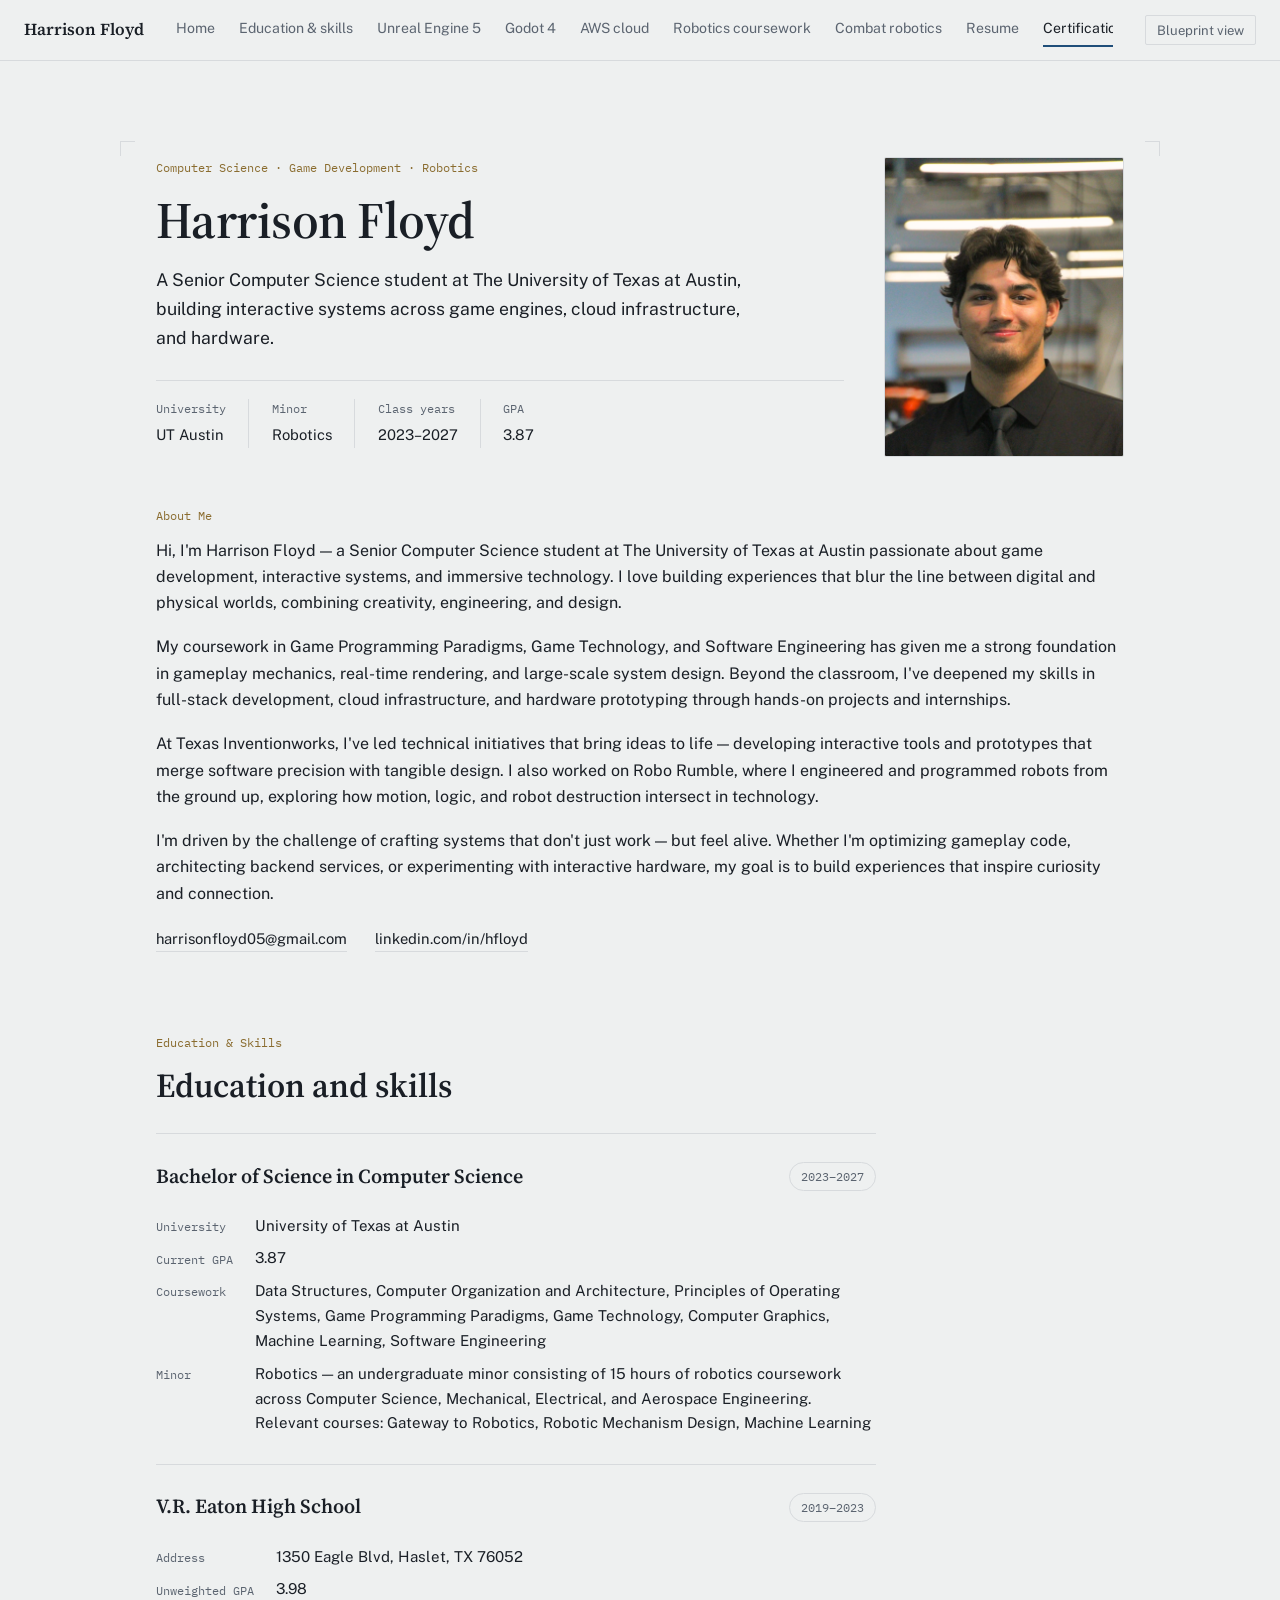
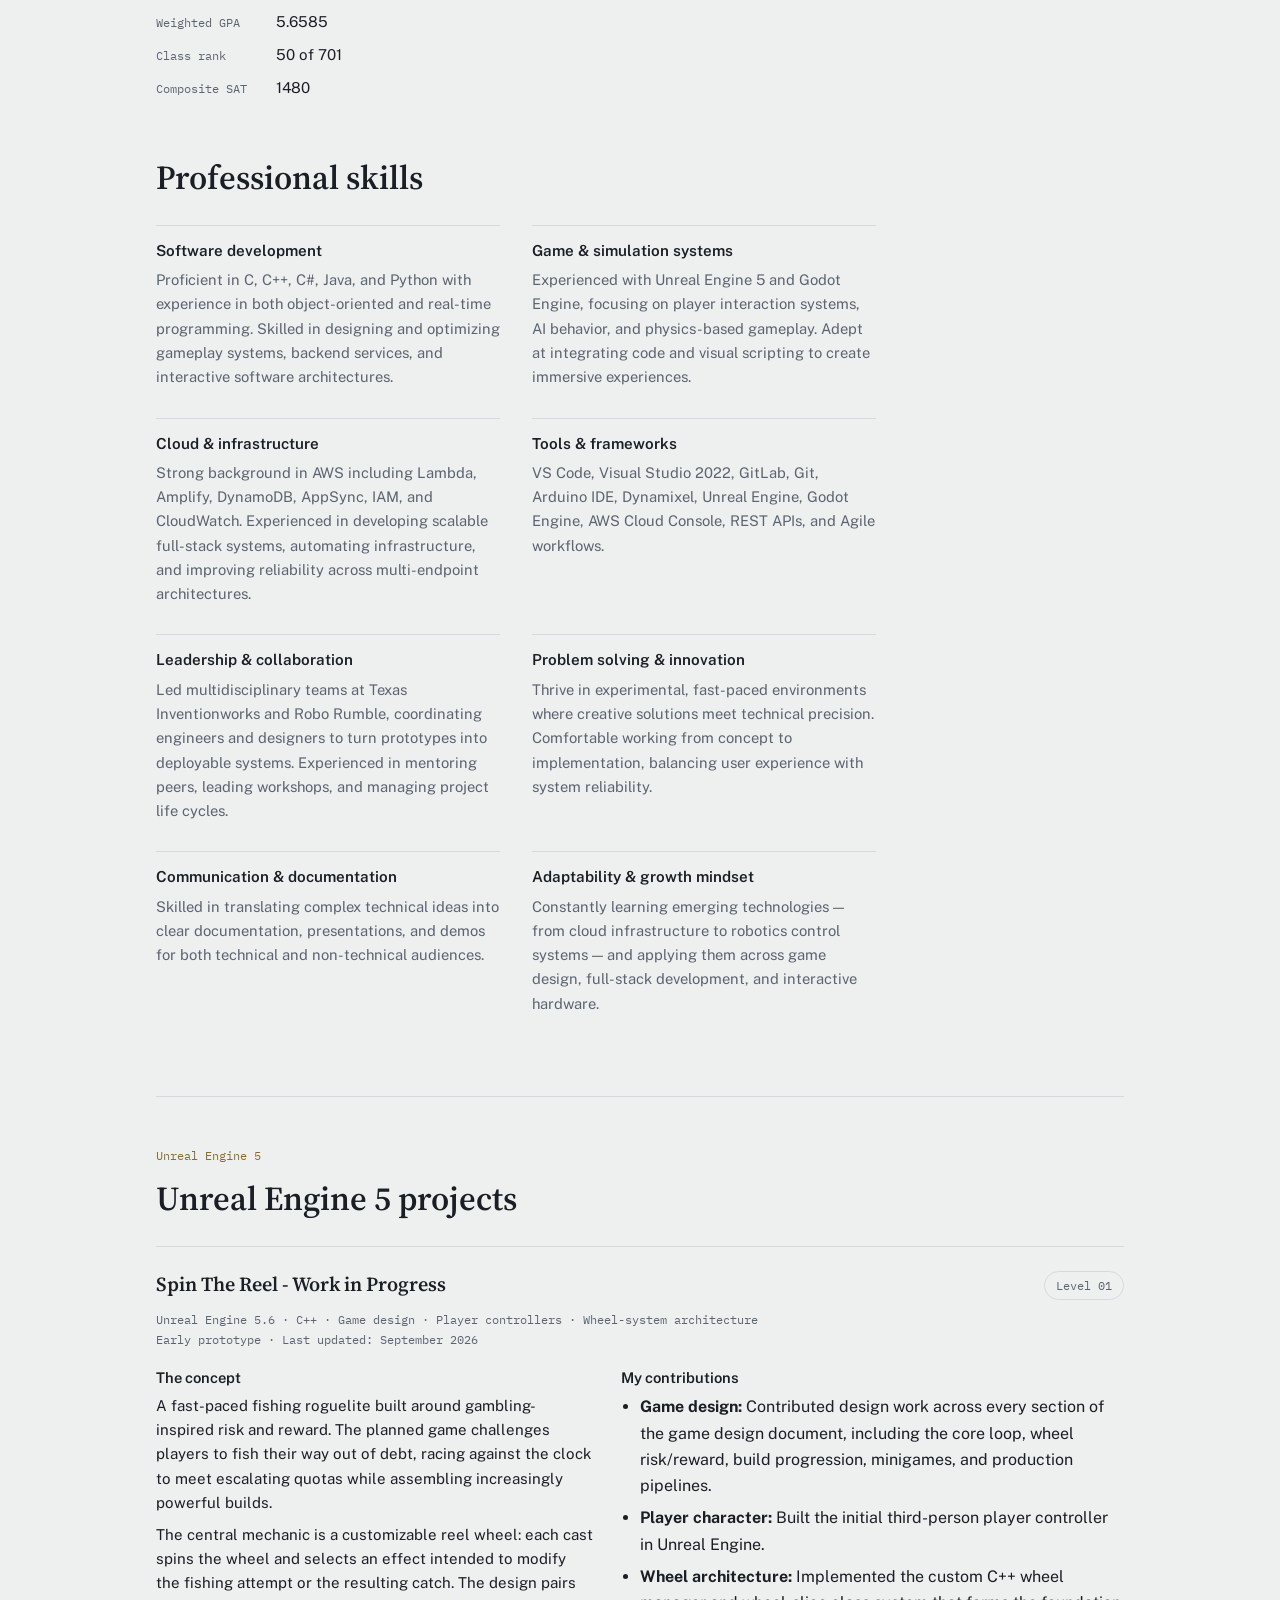
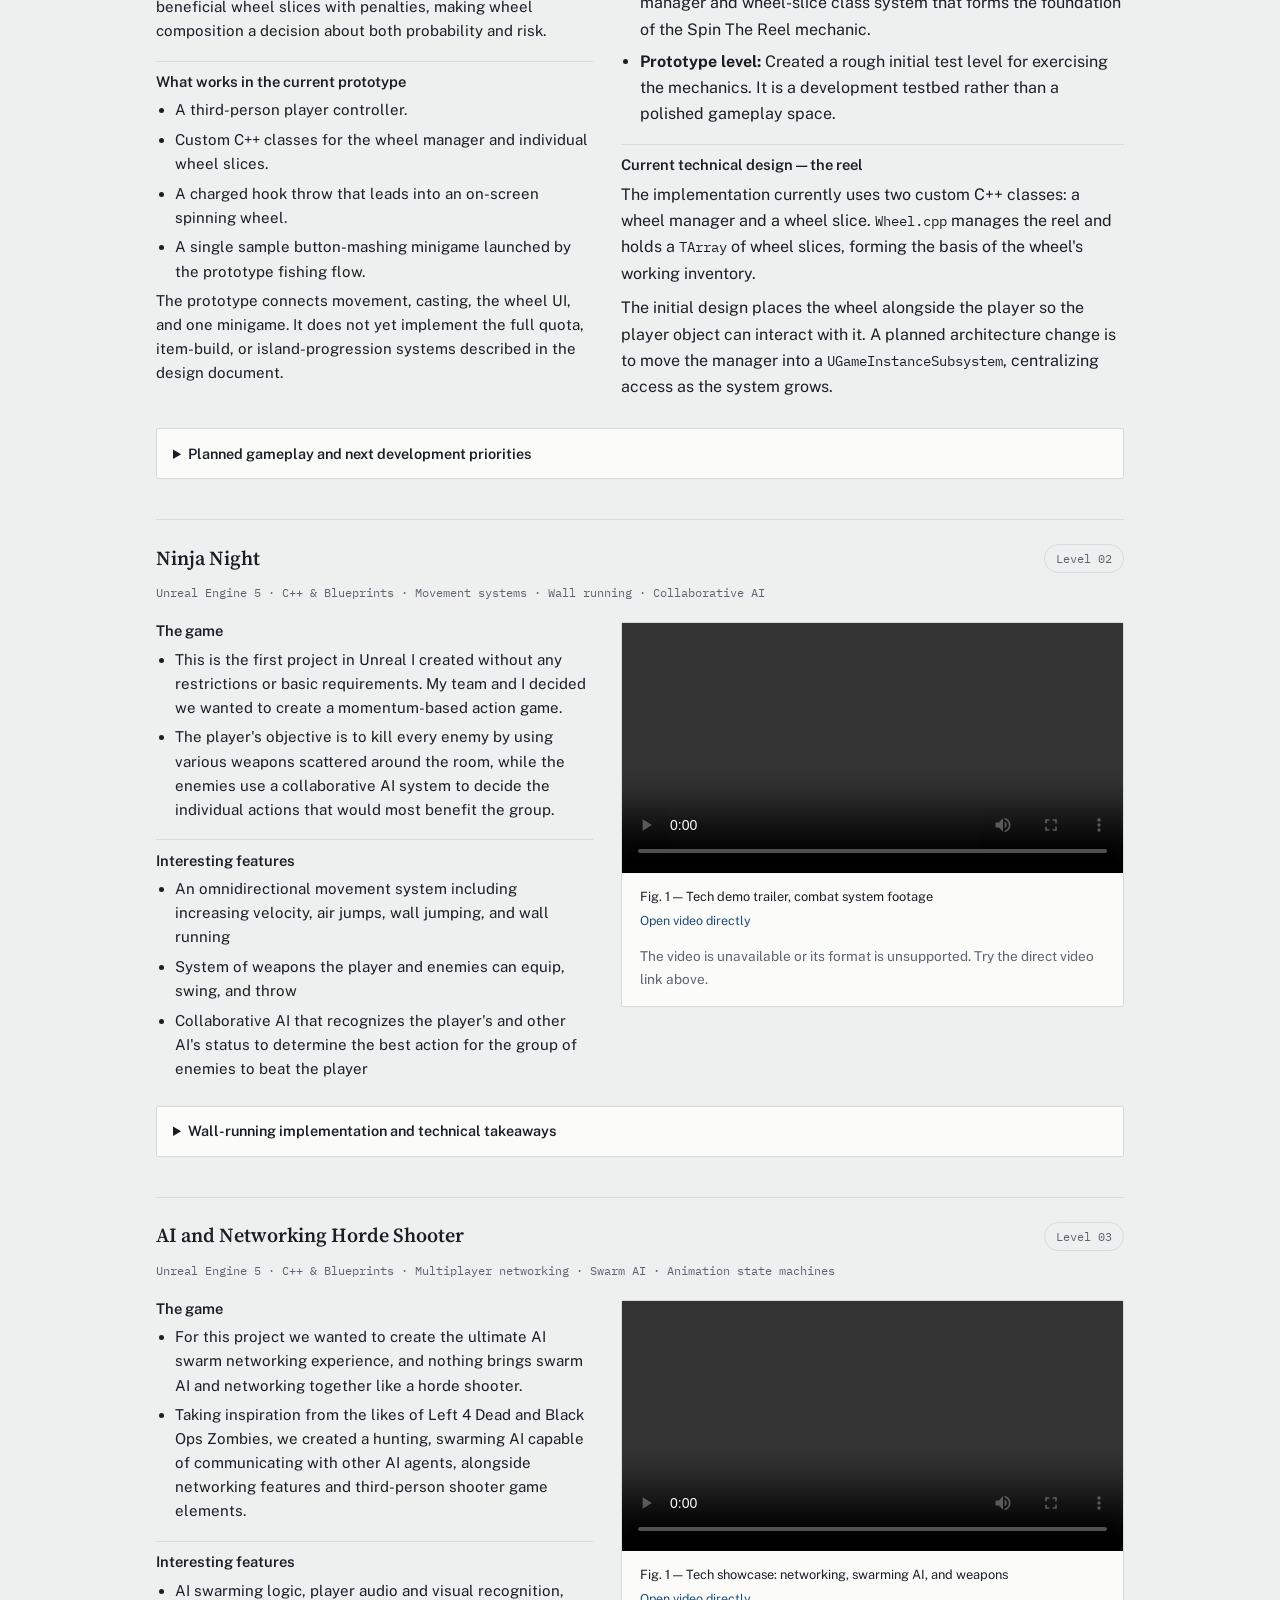
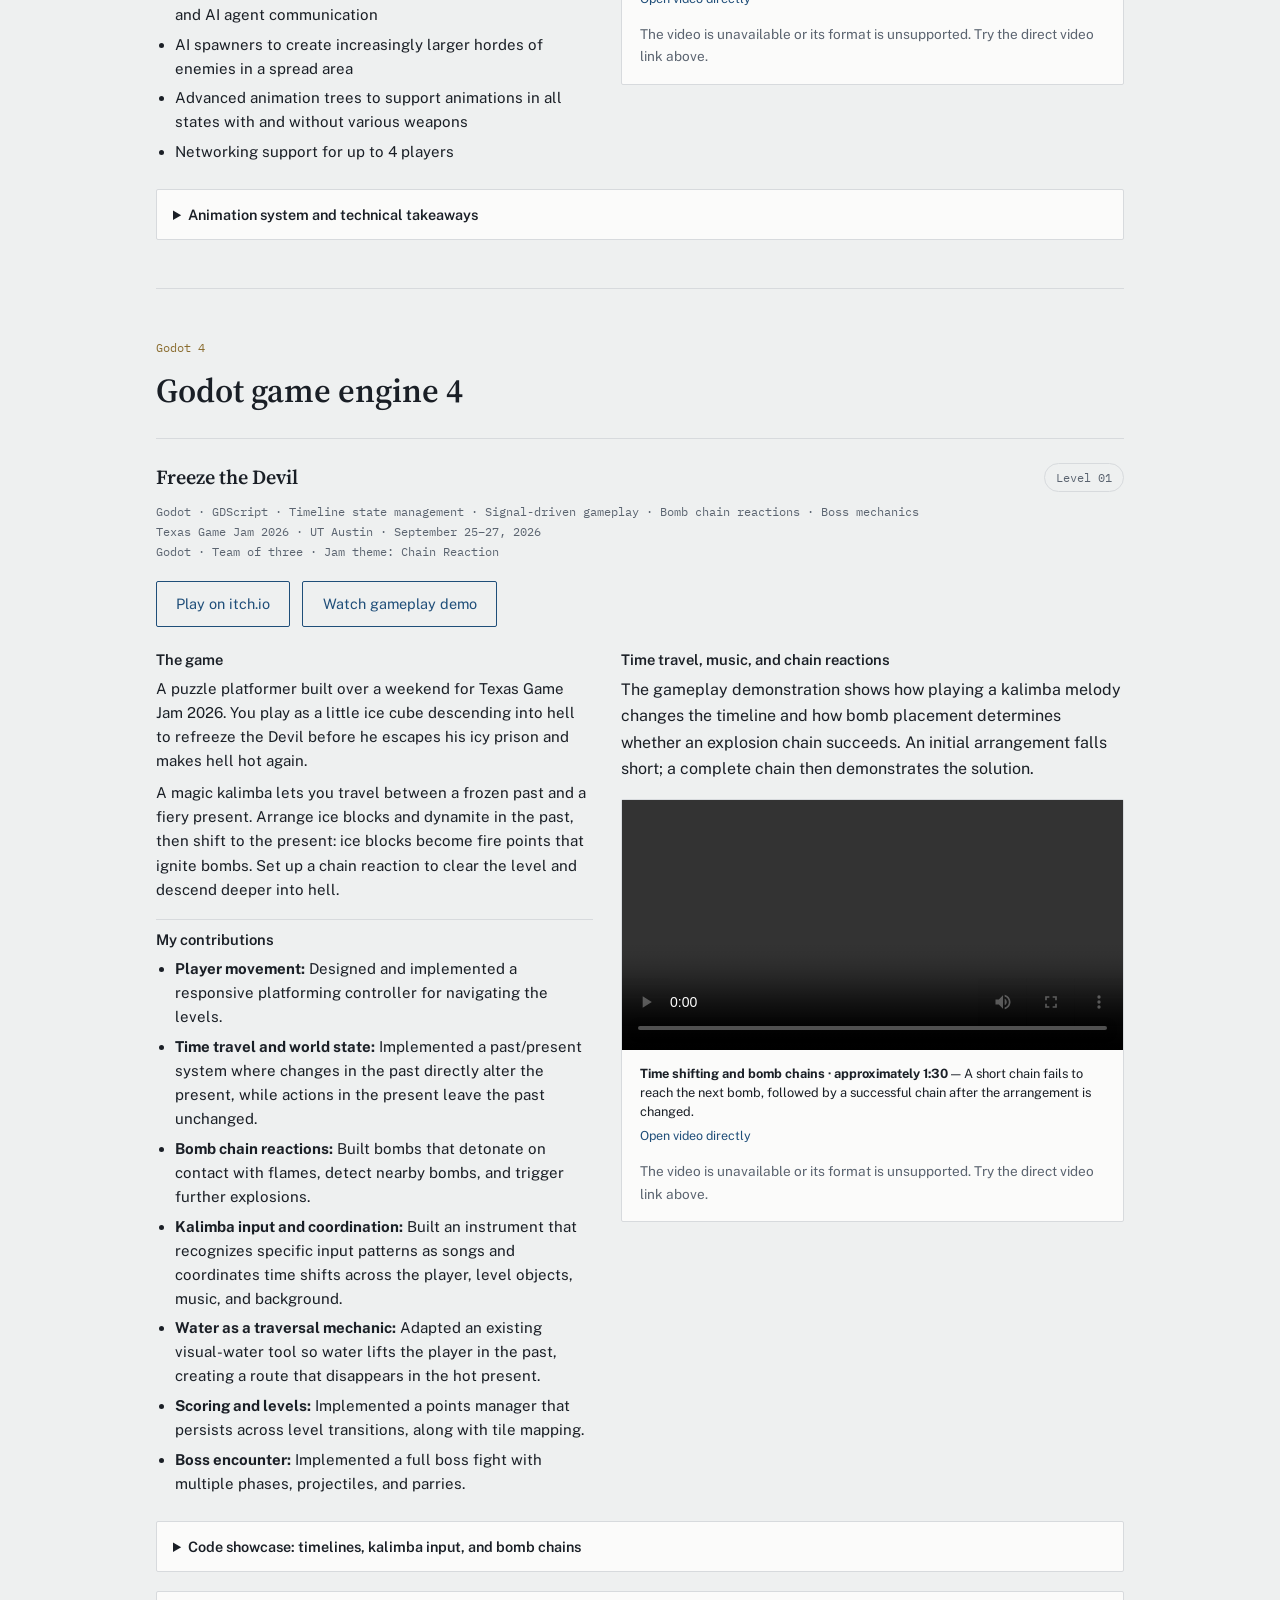
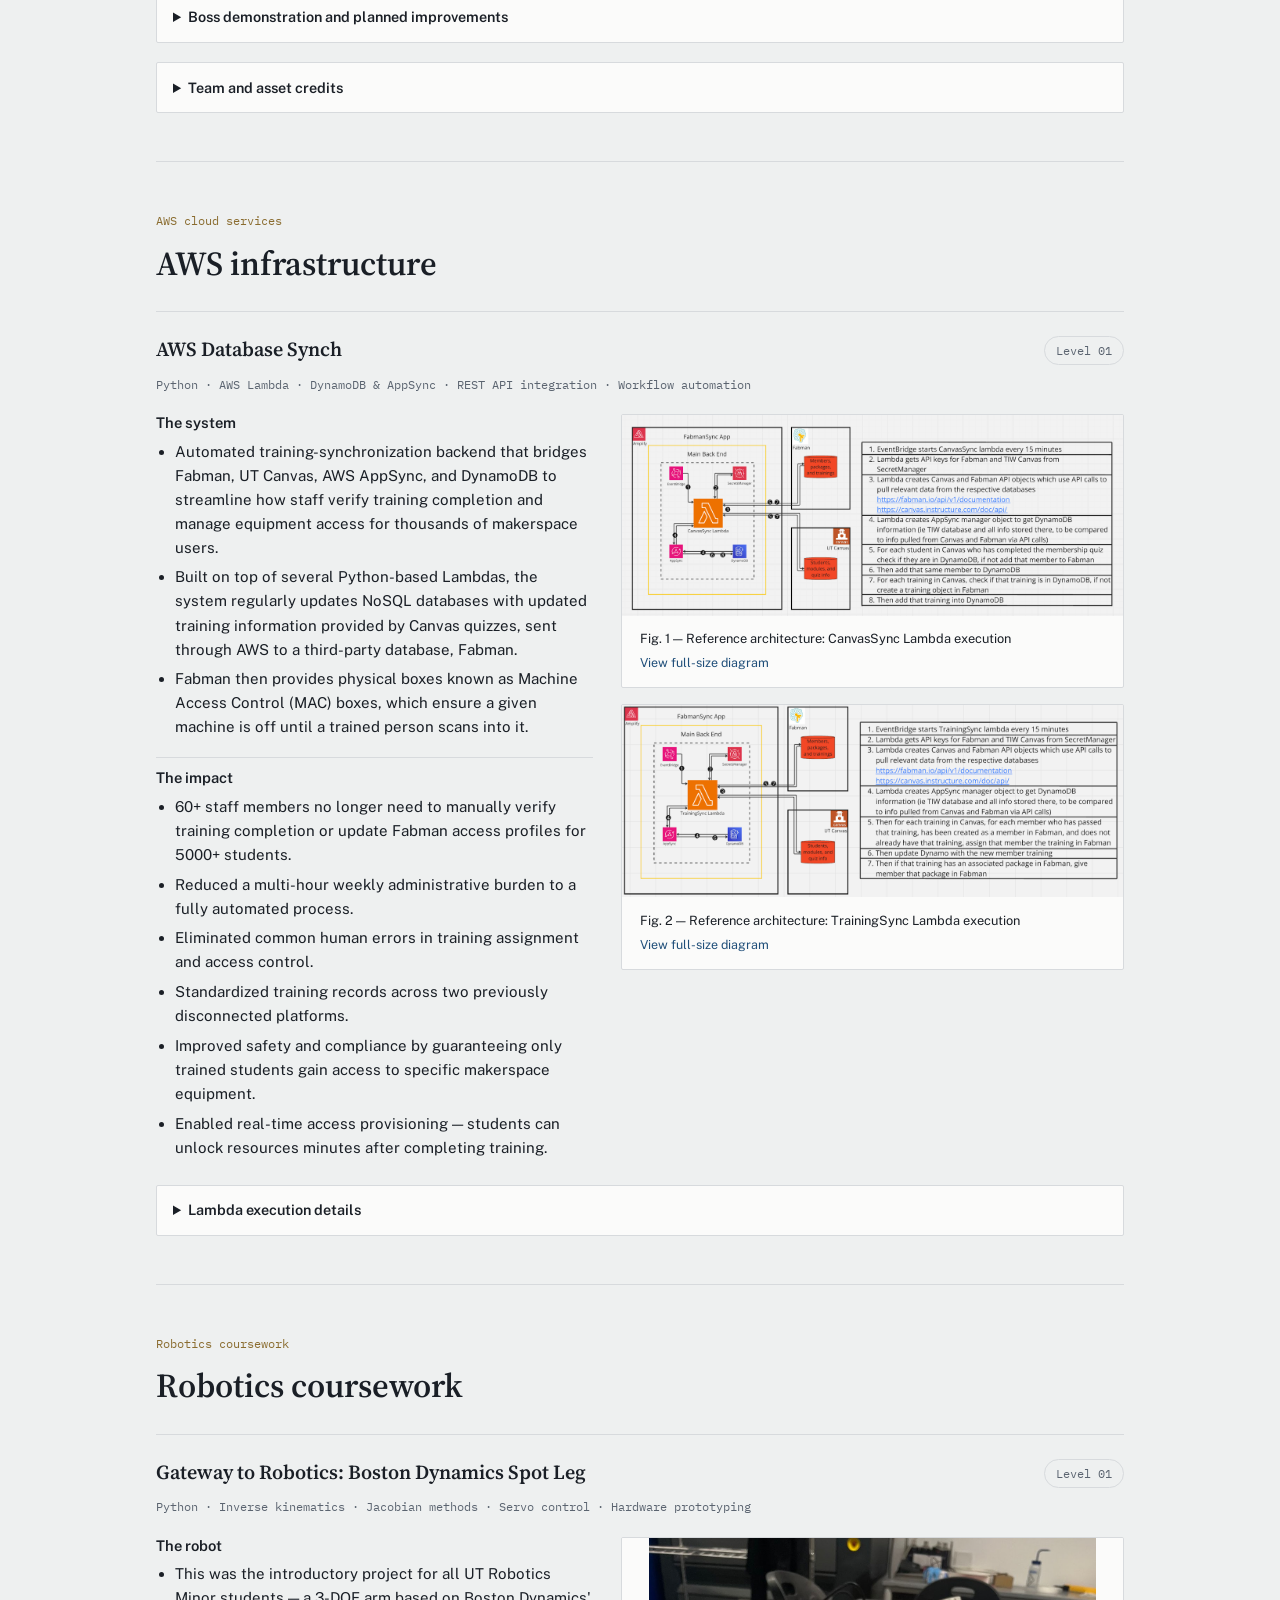
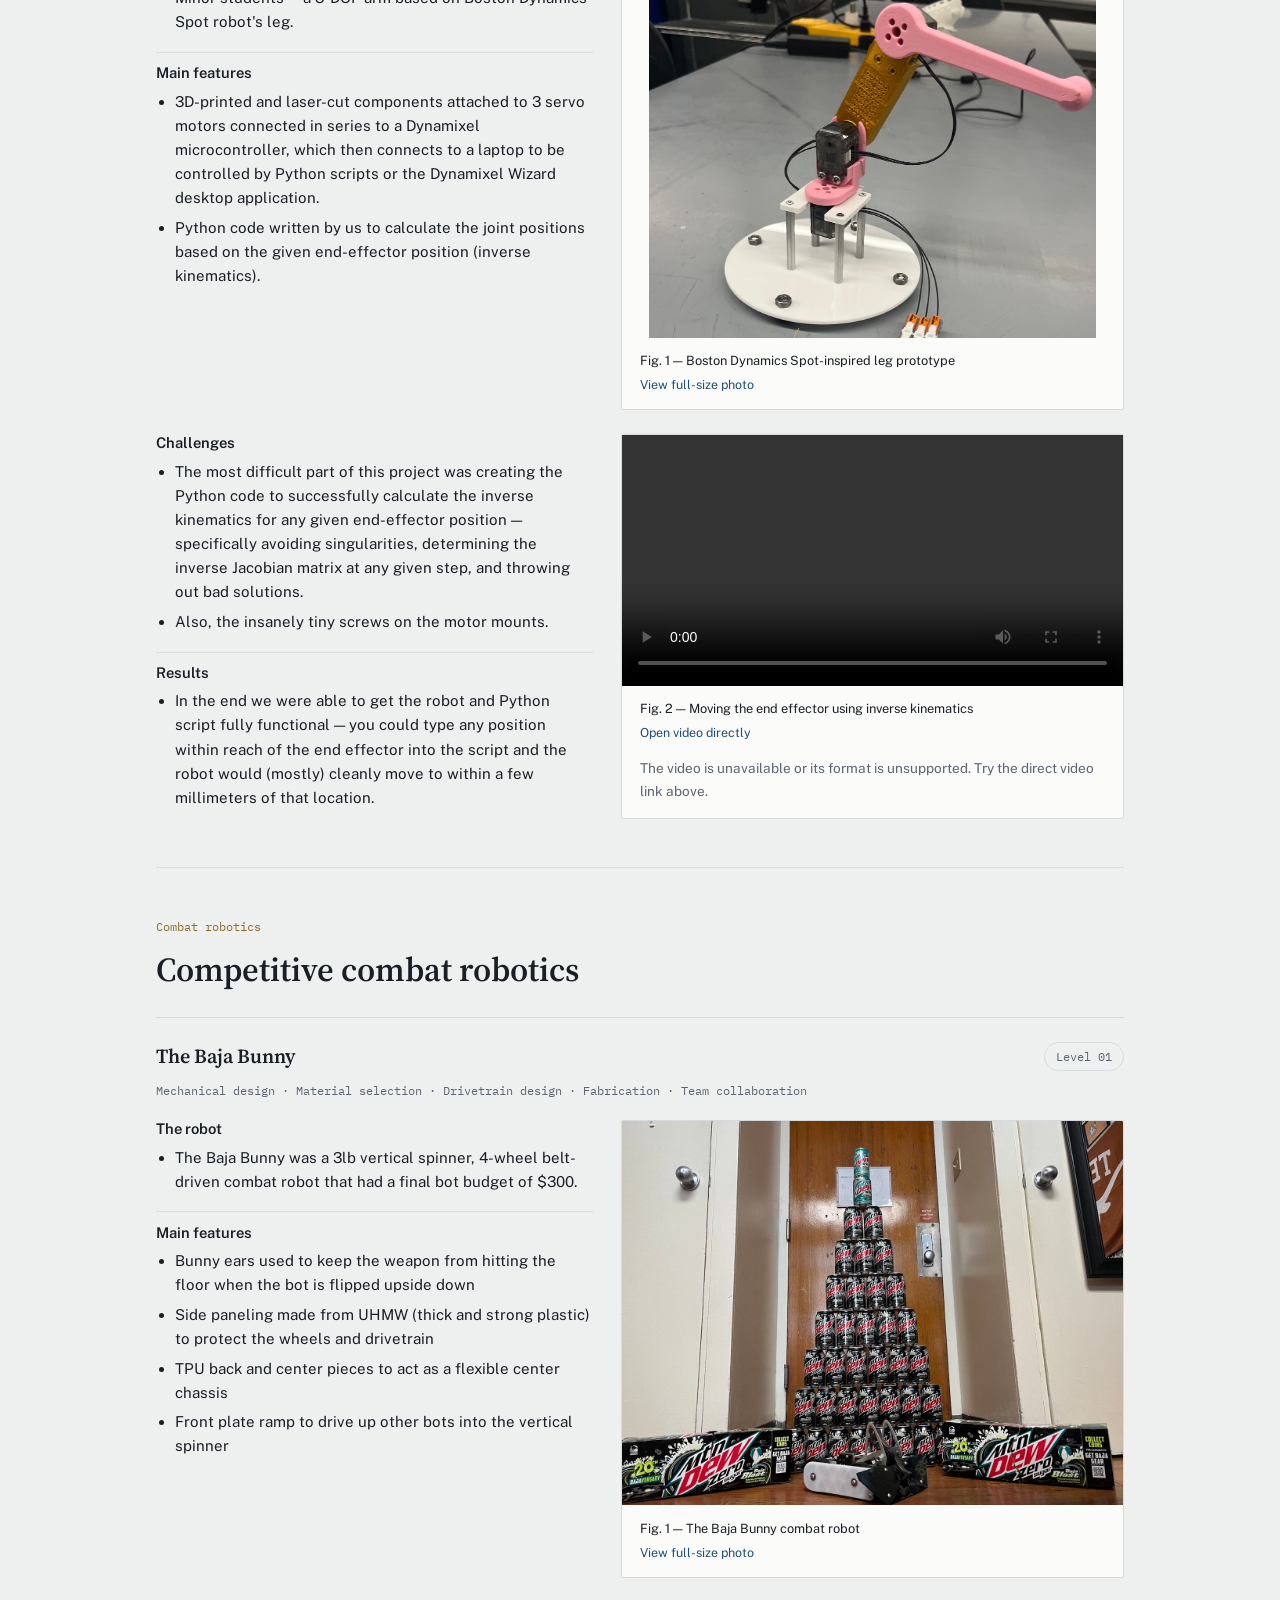
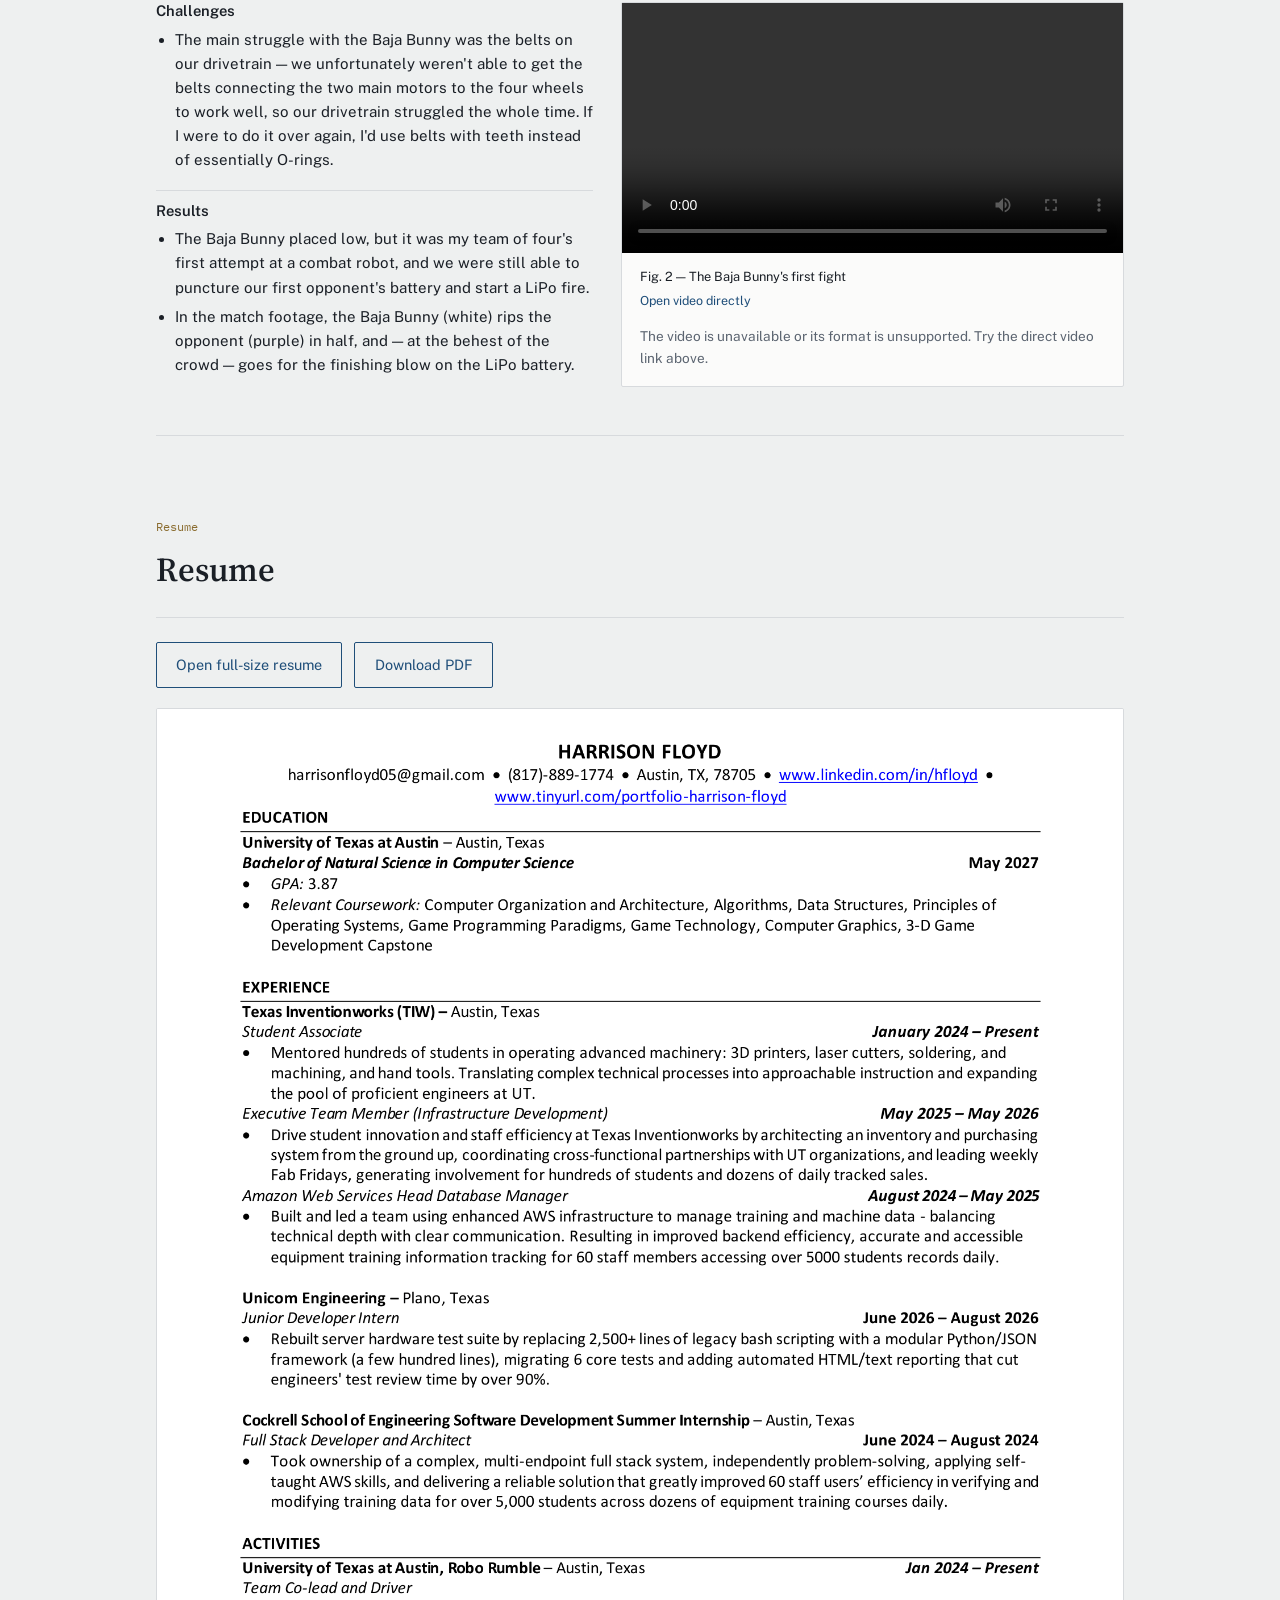
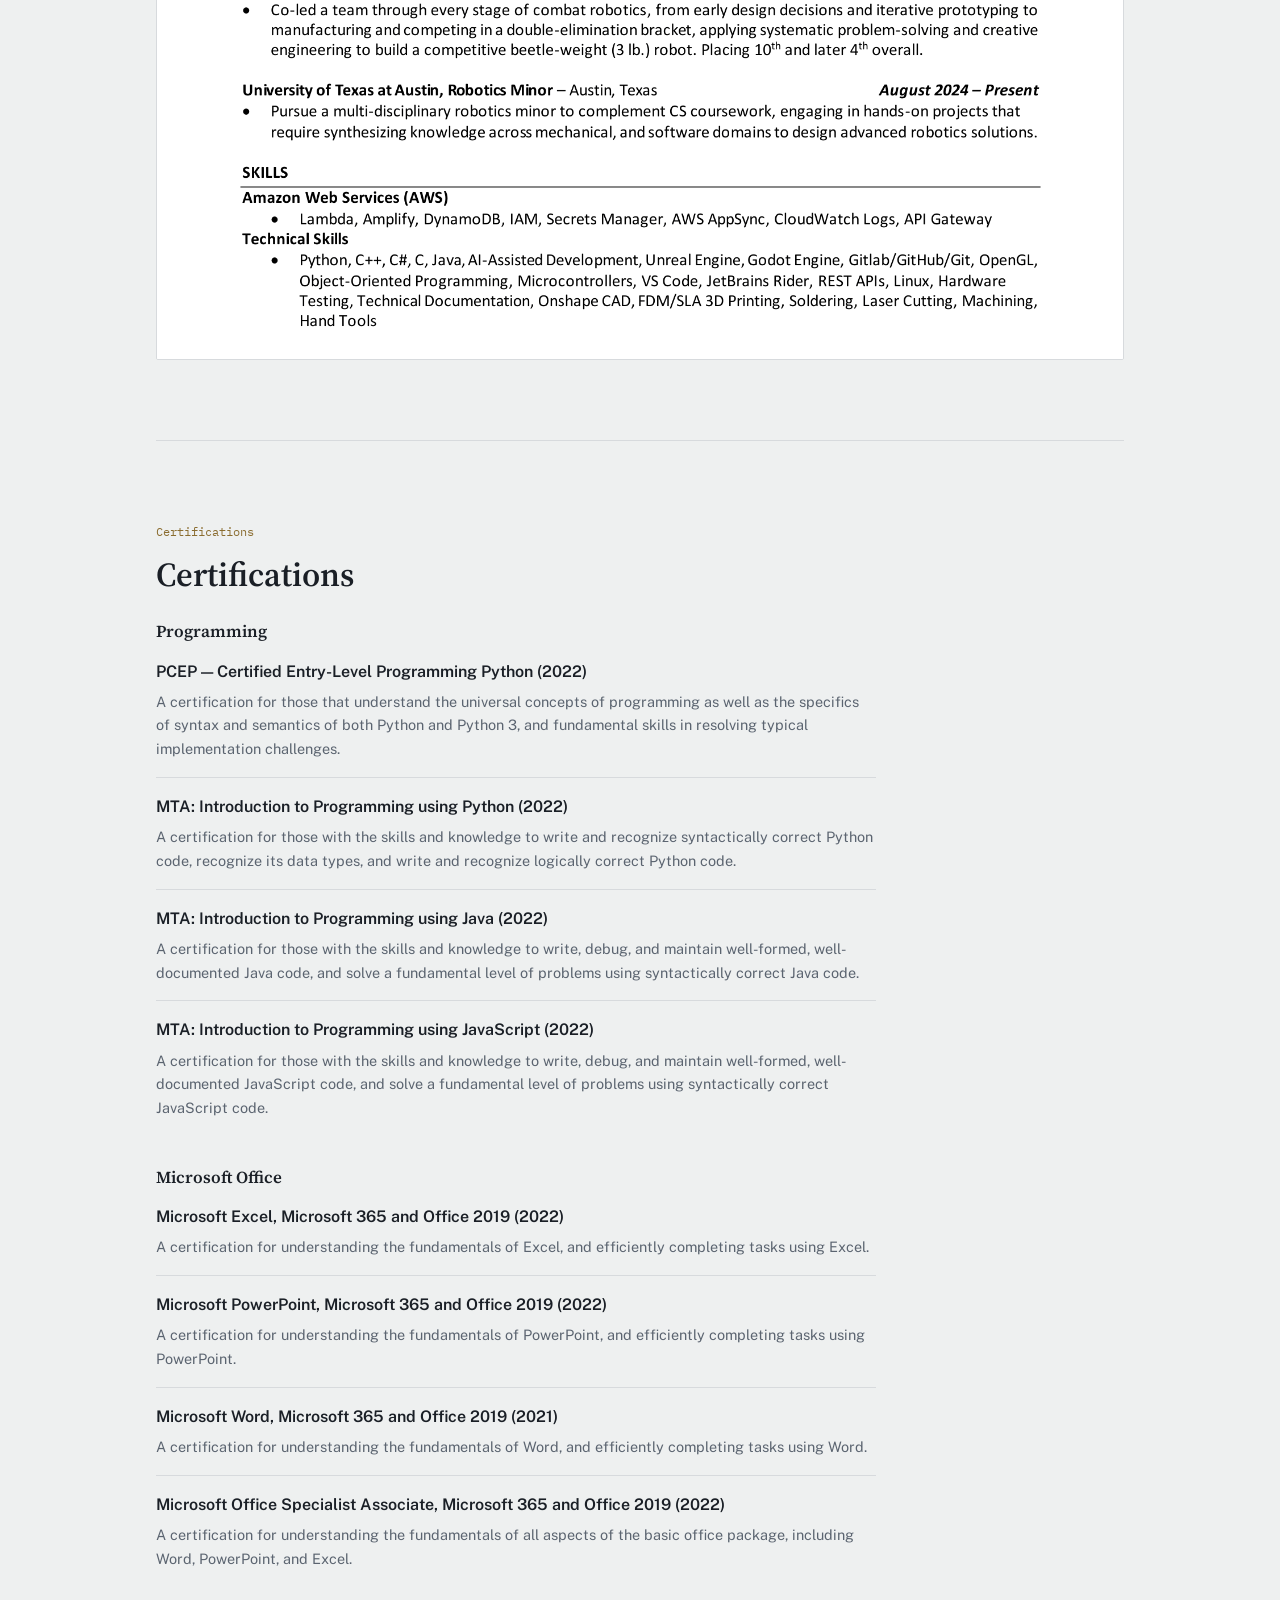
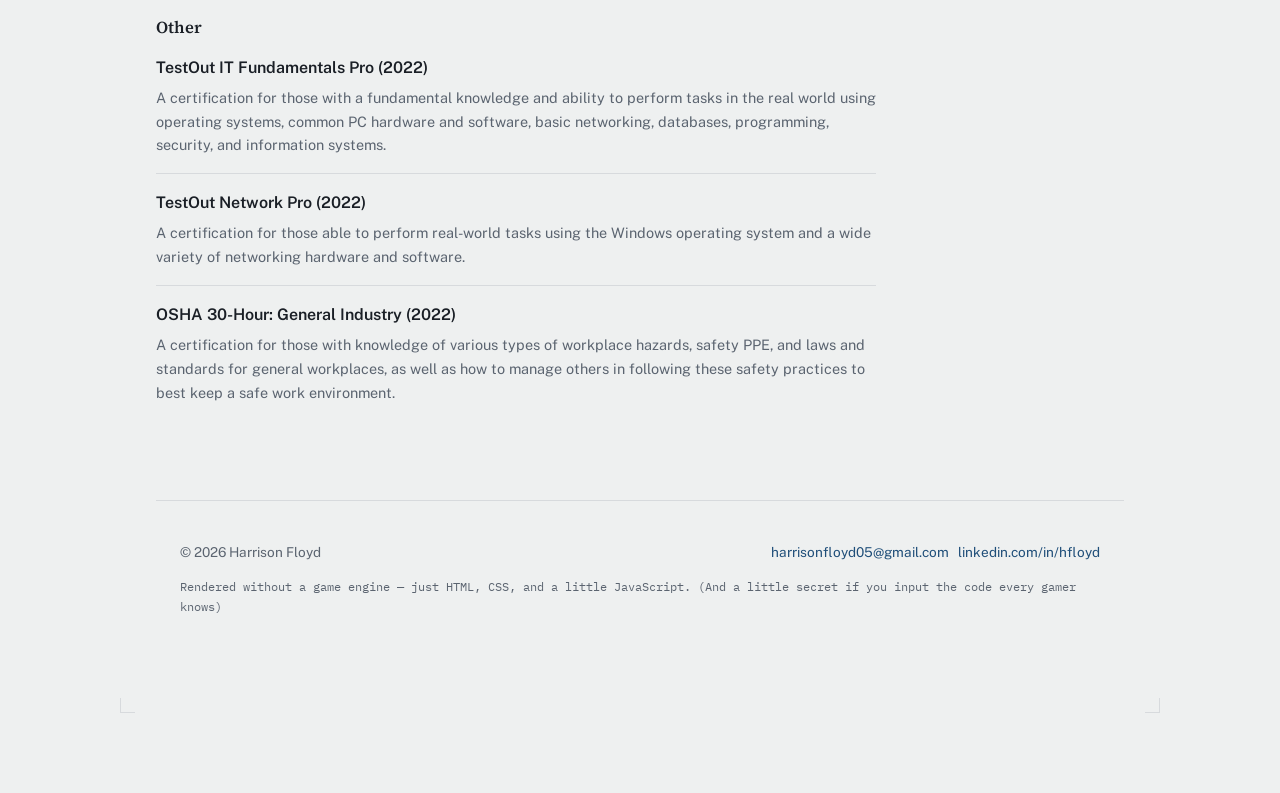
==== commit cef0b37f: "lots of stuff" ====
--- a/index.html
+++ b/index.html
@@ -285,9 +285,25 @@
   .cert-desc{color:var(--muted); font-size:.9rem; margin:.3rem 0 0;}
 
   /* ---------- Resume ---------- */
+  #resume{scroll-margin-top:80px;}
+  #resume > .col{max-width:none;}
   .resume-frame{
     border-top:1px solid var(--border);
-    padding-top:2rem;
+    padding-top:1.5rem;
+  }
+  .resume-actions{
+    display:flex;
+    flex-wrap:wrap;
+    gap:.75rem;
+    margin-bottom:1.25rem;
+  }
+  .resume-image{
+    display:block;
+    width:100%;
+    height:auto;
+    border:1px solid var(--border);
+    border-radius:var(--radius);
+    background:#fff;
   }
   .btn{
     display:inline-flex; align-items:center; gap:.5rem;
@@ -849,11 +865,11 @@
           <p>The gameplay demonstration shows how playing a kalimba melody changes the timeline and how bomb placement determines whether an explosion chain succeeds. An initial arrangement falls short; a complete chain then demonstrates the solution.</p>
         </div>
         <figure class="project-media">
-          <video id="freezeTimeDemo" controls playsinline preload="metadata" src="media/freeze-the-devil-time-shift-demo.mp4" aria-label="Time shifting and bomb chains · approximately 1:30" aria-describedby="freezeTimeDemoCaption">
+          <video id="freezeTimeDemo" controls playsinline preload="metadata" src="media/Freeze-The-Devil-Time-Shift-Demo.mp4" aria-label="Time shifting and bomb chains · approximately 1:30" aria-describedby="freezeTimeDemoCaption">
             Your browser does not support embedded video.
           </video>
           <figcaption id="freezeTimeDemoCaption"><strong>Time shifting and bomb chains · approximately 1:30</strong> — A short chain fails to reach the next bomb, followed by a successful chain after the arrangement is changed.</figcaption>
-          <p class="media-link"><a href="media/freeze-the-devil-time-shift-demo.mp4" target="_blank" rel="noopener">Open video directly</a></p>
+          <p class="media-link"><a href="media/Freeze-The-Devil-Time-Shift-Demo.mp4" target="_blank" rel="noopener">Open video directly</a></p>
           <p class="media-error" role="status" hidden></p>
         </figure>
         </div></div><details class="project-details"><summary>Code showcase: timelines, kalimba input, and bomb chains</summary><div class="project-details-body"><div class="field">
@@ -914,11 +930,11 @@
           </ul>
         </div>
         </div><div class="project-visuals"><figure class="project-media">
-          <video id="freezeBossDemo" controls playsinline preload="metadata" src="media/freeze-the-devil-boss-demo.mp4" aria-label="Boss fight: parry and dynamite" aria-describedby="freezeBossDemoCaption">
+          <video id="freezeBossDemo" controls playsinline preload="metadata" src="media/Freeze-The-Devil-Boss-Demo.mp4" aria-label="Boss fight: parry and dynamite" aria-describedby="freezeBossDemoCaption">
             Your browser does not support embedded video.
           </video>
           <figcaption id="freezeBossDemoCaption"><strong>Boss fight: parry and dynamite</strong> — A short run demonstrating projectile parrying and explosive damage, including the current phase-skip issue.</figcaption>
-          <p class="media-link"><a href="media/freeze-the-devil-boss-demo.mp4" target="_blank" rel="noopener">Open video directly</a></p>
+          <p class="media-link"><a href="media/Freeze-The-Devil-Boss-Demo.mp4" target="_blank" rel="noopener">Open video directly</a></p>
           <p class="media-error" role="status" hidden></p>
         </figure>
         </div></div></div></details><details class="project-details"><summary>Team and asset credits</summary><div class="project-details-body"><div class="field">
@@ -1125,8 +1141,11 @@
       <p class="eyebrow">Resume</p>
       <h2>Resume</h2>
       <div class="resume-frame">
-        <p>Download the latest resume as a PDF.</p>
-        <a class="btn" href="media/resume.pdf" target="_blank" rel="noopener">Download resume (PDF)</a>
+        <div class="resume-actions">
+          <a class="btn" href="media/resume.pdf" target="_blank" rel="noopener">Open full-size resume</a>
+          <a class="btn" href="media/resume.pdf" download="Harrison-Floyd-Resume.pdf">Download PDF</a>
+        </div>
+        <img class="resume-image" src="media/resume.png" alt="Harrison Floyd’s full one-page resume. A readable PDF is available using the links above." loading="lazy" decoding="async">
       </div>
     </div>
   </section>
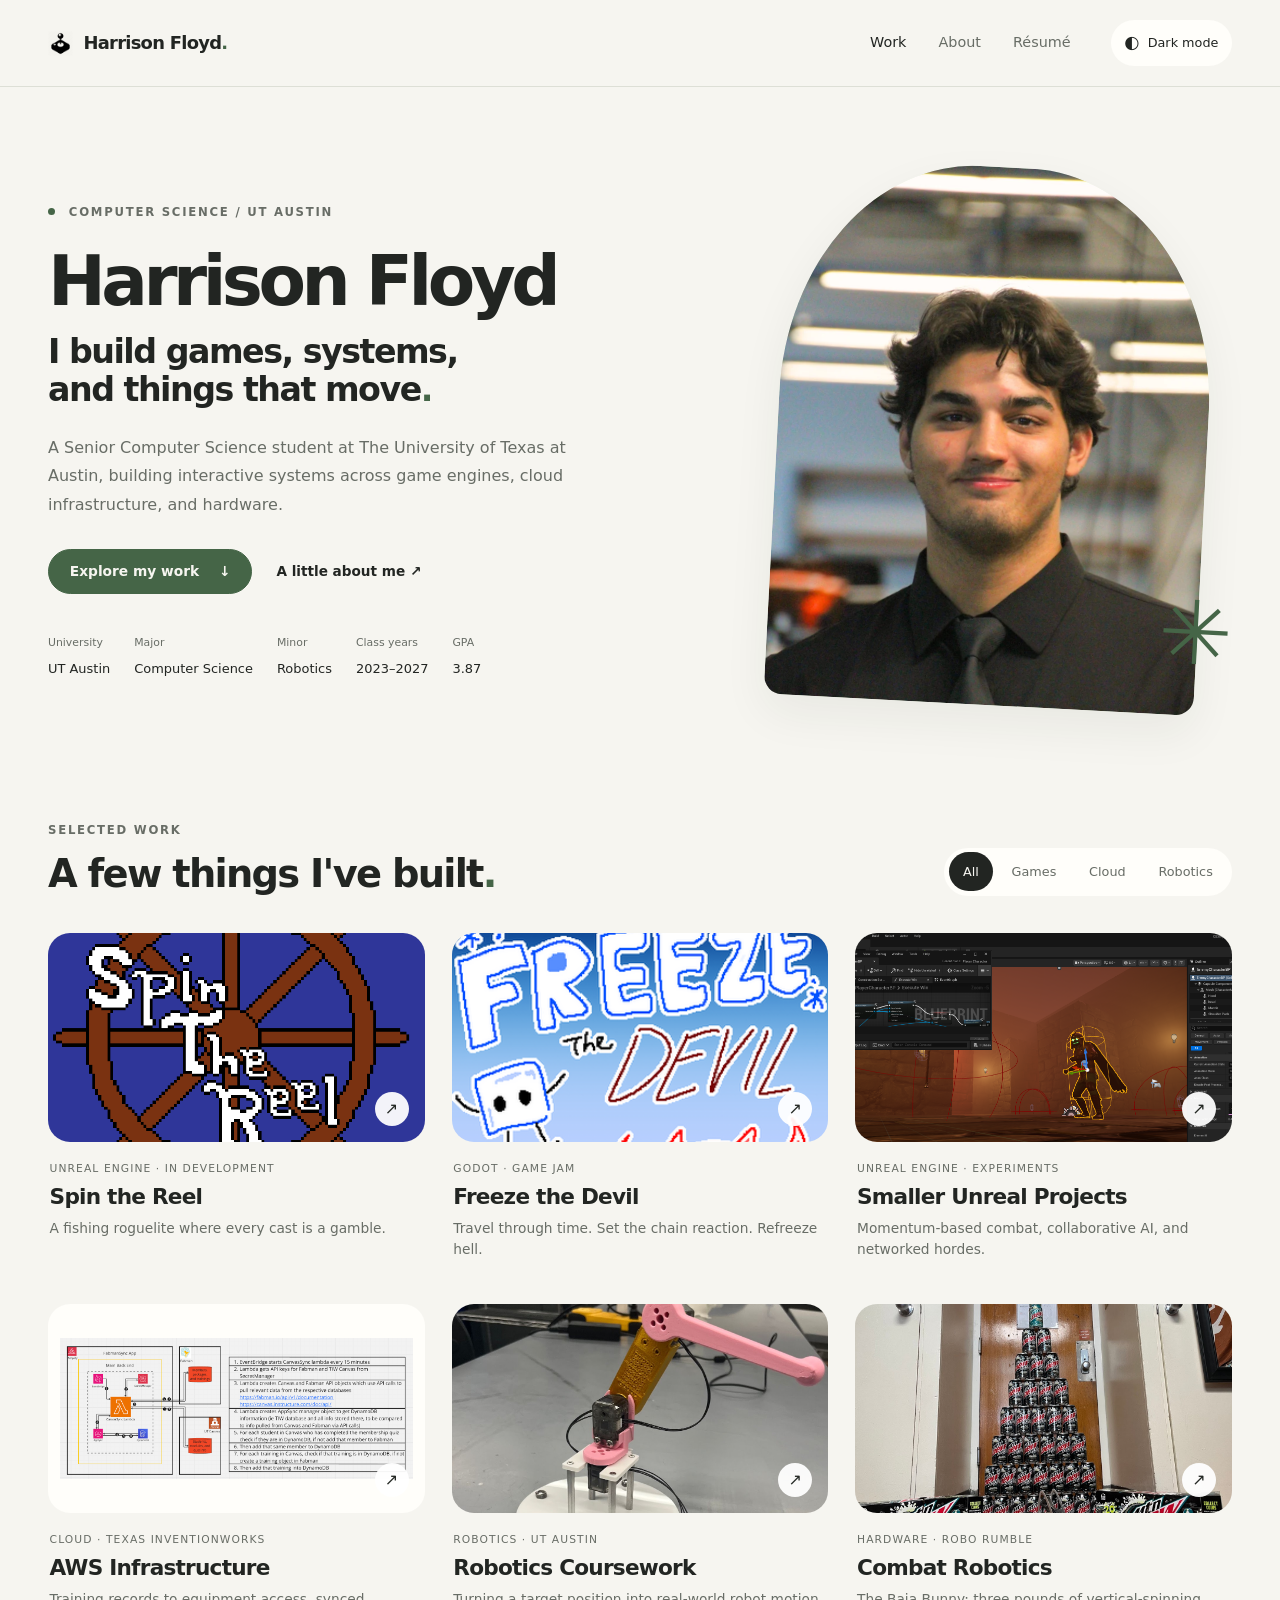
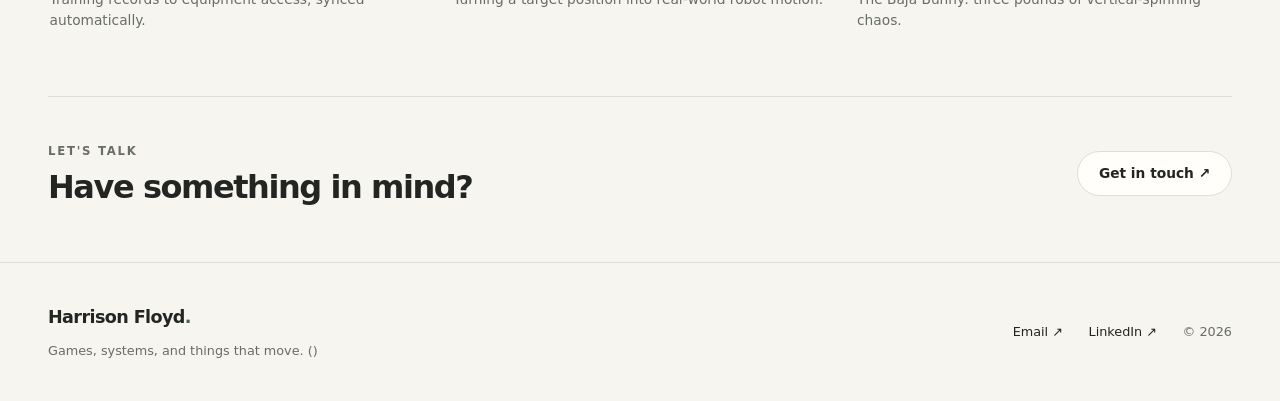
==== commit 666c27ac: "Complete refactor" ====
--- a/index.html
+++ b/index.html
@@ -1,1349 +1,13 @@
 <!DOCTYPE html>
-<html lang="en">
-<head>
-<meta charset="UTF-8">
-<meta name="viewport" content="width=device-width, initial-scale=1.0">
-<title>Harrison Floyd — Portfolio</title>
-<meta name="description" content="Harrison Floyd — CS student at UT Austin. Game development, robotics, and cloud infrastructure projects.">
-<link rel="icon" href="media/joystick-icon.png" type="image/png">
-
-<link rel="preconnect" href="https://fonts.googleapis.com">
-<link rel="preconnect" href="https://fonts.gstatic.com" crossorigin>
-<link href="https://fonts.googleapis.com/css2?family=IBM+Plex+Mono:wght@400;500;600&amp;family=Public+Sans:wght@400;500;600;700&amp;family=Source+Serif+4:opsz,wght@8..60,400;8..60,500;8..60,600;8..60,700&amp;display=swap" rel="stylesheet">
-
-<style>
-  :root{
-    --bg: #EEF0F0;
-    --panel: #FBFBFA;
-    --border: #D7DADD;
-    --text: #1A1F26;
-    --muted: #5B6470;
-    --accent: #1F4E79;
-    --accent-2: #8A6C2F;
-    --mode-label: "Blueprint view";
-
-    --font-display: 'Source Serif 4', Georgia, 'Times New Roman', serif;
-    --font-body: 'Public Sans', ui-sans-serif, system-ui, -apple-system, sans-serif;
-    --font-mono: 'IBM Plex Mono', ui-monospace, SFMono-Regular, Menlo, Consolas, monospace;
-
-    --maxw: 720px;
-    --radius: 2px;
-  }
-
-  :root[data-theme="dark"]{
-    --bg: #0E2A45;
-    --panel: #123657;
-    --border: #2E4E6C;
-    --text: #E7EEF5;
-    --muted: #9FB4C8;
-    --accent: #8FC1EA;
-    --accent-2: #D2A24C;
-    --mode-label: "Paper view";
-  }
-
-  *{box-sizing:border-box;}
-  html{scroll-behavior:smooth;}
-  @media (prefers-reduced-motion: reduce){
-    html{scroll-behavior:auto;}
-    *{animation-duration:0.001ms !important; animation-iteration-count:1 !important; transition-duration:0.001ms !important;}
-  }
-
-  body{
-    margin:0;
-    background:var(--bg);
-    color:var(--text);
-    font-family:var(--font-body);
-    font-size:16px;
-    line-height:1.65;
-    -webkit-font-smoothing:antialiased;
-    transition:background .2s ease, color .2s ease;
-  }
-
-  a{color:var(--accent); text-decoration:none;}
-  a:hover{text-decoration:underline;}
-  a:focus-visible, button:focus-visible{outline:2px solid var(--accent); outline-offset:2px;}
-
-  img, video{max-width:100%; display:block;}
-
-  /* ---------- Top bar / nav ---------- */
-  header.toolbar{
-    position:sticky; top:0; z-index:50;
-    background:var(--bg);
-    border-bottom:1px solid var(--border);
-  }
-  .toolbar-inner{
-    max-width:1040px; margin:0 auto;
-    display:flex; align-items:center; gap:2rem;
-    padding:0 1.5rem;
-    height:60px;
-  }
-  .brand{
-    font-family:var(--font-display);
-    font-weight:600;
-    font-size:1.05rem;
-    flex-shrink:0;
-    white-space:nowrap;
-    color:var(--text);
-  }
-  nav.tabs{
-    display:flex;
-    gap:1.5rem;
-    overflow-x:auto;
-    scrollbar-width:none;
-    flex:1;
-  }
-  nav.tabs::-webkit-scrollbar{display:none;}
-  nav.tabs a{
-    font-size:.88rem;
-    color:var(--muted);
-    white-space:nowrap;
-    padding:.3rem 0;
-    border-bottom:2px solid transparent;
-  }
-  nav.tabs a:hover{color:var(--text); text-decoration:none;}
-  nav.tabs a.active{
-    color:var(--text);
-    border-bottom-color:var(--accent);
-  }
-  .theme-toggle{
-    flex-shrink:0;
-    font-family:var(--font-body);
-    font-size:.82rem;
-    color:var(--muted);
-    background:transparent;
-    border:1px solid var(--border);
-    border-radius:var(--radius);
-    padding:.4rem .7rem;
-    cursor:pointer;
-  }
-  .theme-toggle:hover{color:var(--text); border-color:var(--accent);}
-
-  /* ---------- Layout helpers ---------- */
-  main{max-width:1040px; margin:0 auto; padding:0 1.5rem;}
-  section{
-    padding:5rem 0;
-    border-bottom:1px solid var(--border);
-  }
-  section:last-of-type{border-bottom:none;}
-  .col{max-width:var(--maxw);}
-
-  .eyebrow{
-    font-family:var(--font-mono);
-    font-size:.78rem;
-    color:var(--accent-2);
-    margin:0 0 .75rem;
-  }
-  h1,h2,h3,h4{font-family:var(--font-display); font-weight:600; line-height:1.2; margin:0; color:var(--text);}
-  h2{font-size:clamp(1.55rem, 1.25rem + 1.3vw, 2.1rem); margin-bottom:1.75rem;}
-  h3{font-size:1.25rem; margin-bottom:.15rem;}
-  p{margin:0 0 1.1rem; color:var(--text);}
-  p.muted, .muted{color:var(--muted);}
-
-  /* ---------- Hero ---------- */
-  .hero{position:relative; padding:1rem 2.25rem 2.5rem;}
-  .hero::before, .hero::after,
-  .hero .corner-r::before, .hero .corner-r::after{
-    content:""; position:absolute; width:14px; height:14px;
-    border-color:var(--border);
-  }
-  .hero::before{ top:0; left:0; border-top:1px solid var(--border); border-left:1px solid var(--border); }
-  .hero::after{ bottom:0; left:0; border-bottom:1px solid var(--border); border-left:1px solid var(--border); }
-  .hero .corner-r{position:absolute; inset:0; pointer-events:none;}
-  .hero .corner-r::before{ top:0; right:0; border-top:1px solid var(--border); border-right:1px solid var(--border); }
-  .hero .corner-r::after{ bottom:0; right:0; border-bottom:1px solid var(--border); border-right:1px solid var(--border); }
-
-  .hero-name{
-    font-family:var(--font-display);
-    font-size:clamp(2.2rem, 1.6rem + 2.6vw, 3.2rem);
-    font-weight:600;
-    letter-spacing:-0.01em;
-    margin:0 0 .9rem;
-  }
-  .caret{
-    display:inline-block;
-    width:3px;
-    height:0.85em;
-    background:var(--accent);
-    margin-left:3px;
-    vertical-align:-0.08em;
-    animation:hf-blink 800ms step-end infinite;
-  }
-  .caret.hidden{display:none;}
-  @keyframes hf-blink{ 50%{opacity:0;} }
-  .hero-lede{
-    font-size:1.1rem;
-    max-width:38rem;
-    color:var(--text);
-  }
-  .fact-row{
-    display:flex; flex-wrap:wrap;
-    margin-top:1.75rem;
-    border-top:1px solid var(--border);
-    padding-top:1.1rem;
-  }
-  .fact{
-    padding:0 1.4rem 0 0;
-    margin-right:1.4rem;
-    border-right:1px solid var(--border);
-  }
-  .fact:last-child{border-right:none;}
-  .fact .k{display:block; font-family:var(--font-mono); font-size:.72rem; color:var(--muted); margin-bottom:.25rem;}
-  .fact .v{font-size:.92rem;}
-
-  .about{margin-top:3rem;}
-
-  .contact-row{
-    display:flex; flex-wrap:wrap; gap:1.75rem;
-    font-size:.92rem;
-    margin-top:1.25rem;
-  }
-  .contact-row a{color:var(--text); border-bottom:1px solid var(--border);}
-  .contact-row a:hover{color:var(--accent); border-color:var(--accent); text-decoration:none;}
-
-  /* ---------- Panels (projects, entries) ---------- */
-  .panel{
-    border-top:1px solid var(--border);
-    padding-top:1.75rem;
-    margin-top:1.75rem;
-  }
-  .panel:first-of-type{margin-top:0;}
-  .panel-head{
-    display:flex; align-items:center; justify-content:space-between; gap:1rem;
-    margin-bottom:1.4rem;
-  }
-  .panel-head .sheet{
-    font-family:var(--font-mono);
-    font-size:.72rem;
-    color:var(--muted);
-    flex-shrink:0;
-    border:1px solid var(--border);
-    border-radius:999px;
-    padding:.25rem .7rem;
-  }
-  .field{margin-top:1.5rem;}
-  .field:first-child{margin-top:0;}
-  .field h4{
-    font-family:var(--font-body);
-    font-weight:600;
-    font-size:.92rem;
-    color:var(--text);
-    border-top:1px solid var(--border);
-    padding-top:.85rem;
-    margin-bottom:.6rem;
-  }
-  .field:first-child h4{border-top:none; padding-top:0;}
-  .field ul, .field ol{margin:0; padding-left:1.2rem;}
-  .field li{margin-bottom:.5rem;}
-  .field p{margin-bottom:.5rem;}
-
-  .figure{
-    border:1px solid var(--border);
-    border-radius:var(--radius);
-    padding:1rem 1.1rem;
-    display:flex; align-items:center; gap:.85rem;
-    margin-top:1.1rem;
-    background:var(--panel);
-  }
-  .figure .icon{
-    flex-shrink:0;
-    width:26px; height:26px;
-    border:1px solid var(--border);
-    border-radius:50%;
-    display:flex; align-items:center; justify-content:center;
-    color:var(--accent);
-    font-size:.7rem;
-  }
-  .figure .fig-text{font-size:.85rem; color:var(--text);}
-  .figure .fig-file{display:block; font-family:var(--font-mono); font-size:.72rem; color:var(--muted); margin-top:.2rem;}
-
-  /* ---------- Data tables (education / skills / certs) ---------- */
-  .kv{
-    display:grid;
-    grid-template-columns:auto 1fr;
-    gap:.5rem 1.4rem;
-    font-size:.94rem;
-  }
-  .kv dt{font-family:var(--font-mono); font-size:.75rem; color:var(--muted); padding-top:.2rem;}
-  .kv dd{margin:0;}
-
-  .skill-grid{
-    display:grid;
-    grid-template-columns:repeat(2,1fr);
-    gap:1.75rem 2rem;
-  }
-  @media (max-width:700px){ .skill-grid{grid-template-columns:1fr;} }
-  .skill-card{border-top:1px solid var(--border); padding-top:1rem;}
-  .skill-card h4{font-family:var(--font-body); font-weight:600; font-size:.95rem; margin-bottom:.5rem;}
-  .skill-card p{font-size:.92rem; color:var(--muted); margin-bottom:0;}
-
-  .cert-group{margin-top:2rem;}
-  .cert-group:first-of-type{margin-top:0;}
-  .cert-group h3{font-size:1.05rem; margin-bottom:1rem;}
-  .cert{border-top:1px solid var(--border); padding:1rem 0;}
-  .cert:first-of-type{border-top:none; padding-top:0;}
-  .cert-name{font-weight:600; margin-bottom:.25rem;}
-  .cert-desc{color:var(--muted); font-size:.9rem; margin:.3rem 0 0;}
-
-  /* ---------- Resume ---------- */
-  #resume{scroll-margin-top:80px;}
-  #resume > .col{max-width:none;}
-  .resume-frame{
-    border-top:1px solid var(--border);
-    padding-top:1.5rem;
-  }
-  .resume-actions{
-    display:flex;
-    flex-wrap:wrap;
-    gap:.75rem;
-    margin-bottom:1.25rem;
-  }
-  .resume-image{
-    display:block;
-    width:100%;
-    height:auto;
-    border:1px solid var(--border);
-    border-radius:var(--radius);
-    background:#fff;
-  }
-  .btn{
-    display:inline-flex; align-items:center; gap:.5rem;
-    font-size:.9rem;
-    border:1px solid var(--accent);
-    color:var(--accent);
-    padding:.65rem 1.2rem;
-    border-radius:var(--radius);
-  }
-  .btn:hover{background:var(--accent); color:var(--bg); text-decoration:none;}
-  .note{
-    font-size:.88rem; color:var(--muted);
-    border-left:2px solid var(--border);
-    padding-left:1.1rem;
-    margin-top:1.5rem;
-  }
-  .note code{font-family:var(--font-mono); font-size:.85em;}
-
-  footer{
-    max-width:1040px; margin:0 auto; padding:2.5rem 1.5rem 3.5rem;
-    font-size:.85rem; color:var(--muted);
-    border-top:1px solid var(--border);
-  }
-  .footer-row{
-    display:flex; flex-wrap:wrap; justify-content:space-between; gap:1rem;
-  }
-  .footer-note{
-    margin-top:.85rem;
-    font-family:var(--font-mono);
-    font-size:.76rem;
-    color:var(--muted);
-  }
-
-  .toast{
-    position:fixed; left:50%; bottom:1.5rem; transform:translateX(-50%);
-    background:var(--text); color:var(--bg);
-    font-family:var(--font-mono); font-size:.8rem;
-    padding:.65rem 1.1rem; border-radius:var(--radius);
-    opacity:0; pointer-events:none;
-    transition:opacity .25s ease;
-    z-index:200;
-  }
-  .toast.show{opacity:1;}
-  .project-media{margin:1.1rem 0 0; border:1px solid var(--border); background:var(--panel); border-radius:var(--radius); overflow:hidden;}
-  .project-media video{width:100%; height:auto; background:#000;}
-  .code-media > a{display:block;}
-  .code-media img{width:100%; height:auto;}
-  .code-media > a:focus-visible{outline-offset:-3px;}
-  .project-media figcaption{padding:.85rem 1.1rem .3rem; font-size:.85rem;}
-  .project-media .media-link{padding:0 1.1rem .85rem; margin:0; font-size:.85rem;}
-  .project-media .media-error{margin:0; padding:0 1.1rem 1rem; font-size:.85rem; color:var(--muted);}
-
-  /* ---------- Nested-graph flow (horde shooter animation) ---------- */
-  .flow{
-    --flow-w: min(1400px, calc(100vw - 2rem));
-    display:flex; align-items:stretch; gap:0;
-    margin-top:1.1rem;
-    /* break out of the 720px column and center on the viewport */
-    width:var(--flow-w);
-    margin-left:calc((100vw - var(--flow-w)) / 2 - max(0px, (100vw - 1040px) / 2) - 1.5rem);
-  }
-  .flow-step{
-    flex:1 1 0; min-width:0;
-    margin:0;
-    border:1px solid var(--border);
-    border-radius:var(--radius);
-    background:var(--panel);
-    overflow:hidden;
-    display:flex; flex-direction:column;
-  }
-  .flow-step > a{display:block; background:#000;}
-  .flow-step img{width:100%; height:auto;}
-  .flow-step figcaption{padding:.7rem .9rem .2rem; font-size:.85rem;}
-  .flow-step .media-link{padding:0 .9rem .8rem; margin:0; font-size:.8rem;}
-  .flow-arrow{
-    flex:0 0 auto;
-    display:flex; flex-direction:column; align-items:center; justify-content:center;
-    padding:0 .6rem;
-    color:var(--accent);
-    font-family:var(--font-mono);
-    font-size:.7rem;
-    text-align:center;
-  }
-  .flow-arrow .glyph{font-size:1.6rem; line-height:1;}
-  @media (max-width:1000px){
-    .flow-arrow span:not(.glyph){display:none;}  /* save space: arrows only */
-    .flow-arrow{padding:0 .35rem;}
-  }
-  @media (max-width:700px){
-    .flow{width:auto; margin-left:0; flex-direction:column;}
-    .flow-step{flex:1 1 auto;}
-    .flow-arrow{padding:.6rem 0;}
-    .flow-arrow .glyph{transform:rotate(90deg);}
-  }
-    /* ---------- Hero headshot (konami swaps it) ---------- */
-    .hero-grid{
-      display:grid;
-      grid-template-columns:1fr 240px;
-      gap:2.5rem;
-      align-items:start;
-    }
-    .headshot{
-      position:relative;
-      margin:0;
-      width:100%;
-      aspect-ratio:4 / 5;
-      border:1px solid var(--border);
-      border-radius:var(--radius);
-      background:var(--panel);
-      overflow:hidden;
-    }
-    .headshot img{
-      position:absolute; inset:0;
-      width:100%; height:100%;
-      object-fit:cover; object-position:center top;
-      transition:opacity .35s ease;
-    }
-    .headshot .photo-fun{opacity:0;}
-    .headshot.fun .photo-fun{opacity:1;}
-    .headshot.fun .photo-pro{opacity:0;}
-    @media (max-width:700px){
-      .hero-grid{grid-template-columns:1fr;}
-      .headshot{max-width:240px; order:-1;}
-    }
-    [hidden]{display:none !important;}
-  .project-context{font-family:var(--font-mono); font-size:.78rem; color:var(--muted); margin:0 0 1.1rem;}
-  .project-actions{display:flex; flex-wrap:wrap; gap:.75rem; margin-bottom:1.5rem;}
-  #freeze-the-devil{scroll-margin-top:80px;}
-  .freeze-media > a{background:#171717;}
-  .freeze-media img{width:auto; max-width:100%; height:auto; margin:0 auto;}
-  #spin-the-reel{scroll-margin-top:80px;}
-  #spin-the-reel .field code{font-family:var(--font-mono); font-size:.85em; overflow-wrap:anywhere;}
-  #spin-the-reel .panel-head{flex-wrap:wrap;}
-  .project-photo > a{display:block;}
-  .project-photo img{width:100%; height:auto;}
-  .project-photo > a:focus-visible{outline-offset:-3px;}
-
-  /* Wide project overviews */
-  main, .toolbar-inner, footer{max-width:1480px;}
-  #home, #education, #resume, #certifications{max-width:1040px; margin-inline:auto;}
-  .project-section{padding:3rem 0; scroll-margin-top:60px;}
-  .project-section > .col{max-width:none;}
-  .project-panel{margin-top:2.5rem; padding-top:1.5rem;}
-  .project-panel .panel-head{margin-bottom:.6rem; flex-wrap:wrap;}
-  .project-panel .project-context{max-width:100%; margin-bottom:1.2rem; line-height:1.6;}
-  .project-columns{display:grid; grid-template-columns:minmax(0,1fr) minmax(0,1.15fr); gap:1.75rem; align-items:start;}
-  .project-columns + .project-columns{margin-top:1.5rem;}
-  .project-copy, .project-visuals{min-width:0;}
-  .project-copy{font-size:.94rem; line-height:1.6;}
-  .project-panel .field{margin-top:1.1rem;}
-  .project-copy > .field:first-child, .project-visuals > .field:first-child{margin-top:0;}
-  .project-panel .field h4{padding-top:.7rem; margin-bottom:.5rem;}
-  .project-copy > .field:first-child h4, .project-visuals > .field:first-child h4{border-top:none; padding-top:0;}
-  .project-panel .field li{margin-bottom:.35rem;}
-  .project-panel .project-media{margin:0;}
-  .project-visuals > * + *{margin-top:1rem !important;}
-  .project-panel .project-media video{width:100%; max-height:430px; object-fit:contain;}
-  .project-panel .project-photo img{width:100%; max-height:400px; object-fit:contain; background:var(--panel);}
-  .project-gallery{display:grid; grid-template-columns:repeat(2,minmax(0,1fr)); gap:1rem; align-items:start;}
-  .project-gallery img{width:100%; max-height:330px; object-fit:contain;}
-  .project-gallery .freeze-media img{width:auto; max-width:100%;}
-  .project-panel figcaption{font-size:.8rem; line-height:1.5;}
-  .project-panel .media-link{font-size:.78rem;}
-  .project-details{margin-top:1.2rem; border:1px solid var(--border); background:var(--panel); border-radius:var(--radius);}
-  .project-details > summary{padding:.8rem 1rem; cursor:pointer; font-size:.9rem; font-weight:600; color:var(--text);}
-  .project-details > summary:hover{color:var(--accent);}
-  .project-details > summary:focus-visible{outline:2px solid var(--accent); outline-offset:2px;}
-  .project-details-body{padding:0 1rem 1rem;}
-  .project-details-body > .field:first-child{margin-top:0;}
-  .project-details-body > .project-gallery, .project-details-body > .flow{margin-top:1rem;}
-  .project-panel .flow{width:100%; margin-left:0;}
-  .project-panel .flow-step img{max-height:280px; object-fit:contain;}
-  @media(min-width:1600px){main, .toolbar-inner, footer{max-width:1640px;}}
-  @media(max-width:900px){
-    .project-columns{grid-template-columns:minmax(0,1fr); gap:1.25rem;}
-    .project-panel .project-media video{max-height:450px;}
-    .project-section{padding:2.5rem 0;}
-  }
-  @media(max-width:600px){
-    .project-gallery{grid-template-columns:minmax(0,1fr);}
-    main, .toolbar-inner, footer{padding-left:1rem; padding-right:1rem;}
-    .toolbar-inner{gap:1rem;}
-    .project-details-body{padding:0 .75rem .75rem;}
-    .project-panel .project-context{font-size:.73rem;}
-  }
-
-  #aws .aws-gallery{grid-template-columns:minmax(0,1fr);}
-  #aws .aws-gallery img{max-height:none; height:auto;}
-</style>
-</head>
-<body>
-
-<header class="toolbar">
-  <div class="toolbar-inner">
-    <div class="brand">Harrison Floyd</div>
-    <nav class="tabs" id="tabs">
-      <a href="#home">Home</a>
-      <a href="#education">Education &amp; skills</a>
-      <a href="#unreal">Unreal Engine 5</a>
-      <a href="#godot">Godot 4</a>
-      <a href="#aws">AWS cloud</a>
-      <a href="#robotics">Robotics coursework</a>
-      <a href="#combat">Combat robotics</a>
-      <a href="#resume">Resume</a>
-      <a href="#certifications">Certifications</a>
-    </nav>
-    <button class="theme-toggle" id="themeToggle" type="button">Blueprint view</button>
-  </div>
-</header>
-
-<main>
-
-  <!-- HOME -->
-  <section id="home">
-    <div class="hero">
-      <div class="corner-r"></div>
-      <div class="hero-grid">
-      <div class="hero-text">
-        <p class="eyebrow">Computer Science · Game Development · Robotics</p>
-        <h1 class="hero-name" aria-label="Harrison Floyd"><span id="heroNameText">Harrison Floyd</span><span class="caret" id="heroCaret" aria-hidden="true"></span></h1>
-        <p class="hero-lede">A Senior Computer Science student at The University of Texas at Austin, building interactive systems across game engines, cloud infrastructure, and hardware.</p>
-
-        <div class="fact-row">
+<html lang="en"><head><title>Portfolio — Harrison Floyd</title><meta name="description" content="Portfolio. Game development, robotics, and cloud systems by Harrison Floyd."><meta charset="UTF-8"><meta name="viewport" content="width=device-width, initial-scale=1"><link rel="icon" href="media/joystick-icon.png" type="image/png"><link rel="stylesheet" href="assets/style.css"><script>try{document.documentElement.dataset.theme=localStorage.getItem('hf-theme')||(matchMedia('(prefers-color-scheme: dark)').matches?'dark':'light')}catch(e){document.documentElement.dataset.theme=matchMedia('(prefers-color-scheme: dark)').matches?'dark':'light'}</script><script src="assets/site.js" defer></script></head><body><a class="skip-link" href="#main">Skip to content</a><header class="site-header"><div class="nav-wrap"><a class="brand" href="index.html"><img src="media/joystick-icon.png" alt="" width="25" height="25" onerror="this.hidden=true"><span>Harrison Floyd<span class="brand-dot">.</span></span></a><nav aria-label="Main navigation"><a href="index.html#projects" aria-current="page">Work</a><a href="about.html">About</a><a href="resume.html">Résumé</a></nav><button class="theme-toggle" id="themeToggle" type="button" aria-label="Switch color theme"><span class="theme-icon" aria-hidden="true">◐</span><span class="theme-label">Dark mode</span></button></div></header><main id="main"><section class="home-hero"><div class="hero-copy"><p class="eyebrow"><span class="status-dot"></span> Computer Science / UT Austin</p><h1 class="hero-name" aria-label="Harrison Floyd"><span id="heroNameText">Harrison Floyd</span><span class="caret" id="heroCaret" aria-hidden="true"></span></h1><p class="hero-tagline">I build games, systems,<br>and things that move<span class="brand-dot">.</span></p><p class="hero-lede">A Senior Computer Science student at The University of Texas at Austin, building interactive systems across game engines, cloud infrastructure, and hardware.</p><div class="hero-actions"><a class="btn primary" href="#projects">Explore my work <span aria-hidden="true">↓</span></a><a class="text-link" href="about.html">A little about me ↗</a></div><div class="fact-row">
           <div class="fact"><span class="k">University</span><span class="v">UT Austin</span></div>
+          <div class="fact"><span class="k">Major</span><span class="v">Computer Science</span></div>
           <div class="fact"><span class="k">Minor</span><span class="v">Robotics</span></div>
           <div class="fact"><span class="k">Class years</span><span class="v">2023–2027</span></div>
           <div class="fact"><span class="k">GPA</span><span class="v">3.87</span></div>
         </div>
-      </div>
-
-      <figure class="headshot" id="headshot">
+      </div><div class="portrait-wrap"><figure data-initials="HF" class="headshot" id="headshot">
         <img class="photo-pro" src="media/professional-960.webp" alt="Professional headshot of Harrison Floyd" decoding="async">
         <img class="photo-fun" src="media/fun-960.webp" alt="" aria-hidden="true" decoding="async">
       </figure>
-    </div>
-
-    <div class="about">
-      <p class="eyebrow">About Me</p>
-      <p>Hi, I'm Harrison Floyd — a Senior Computer Science student at The University of Texas at Austin passionate about game development, interactive systems, and immersive technology. I love building experiences that blur the line between digital and physical worlds, combining creativity, engineering, and design.</p>
-      <p>My coursework in Game Programming Paradigms, Game Technology, and Software Engineering has given me a strong foundation in gameplay mechanics, real-time rendering, and large-scale system design. Beyond the classroom, I've deepened my skills in full-stack development, cloud infrastructure, and hardware prototyping through hands-on projects and internships.</p>
-      <p>At Texas Inventionworks, I've led technical initiatives that bring ideas to life — developing interactive tools and prototypes that merge software precision with tangible design. I also worked on Robo Rumble, where I engineered and programmed robots from the ground up, exploring how motion, logic, and robot destruction intersect in technology.</p>
-      <p>I'm driven by the challenge of crafting systems that don't just work — but feel alive. Whether I'm optimizing gameplay code, architecting backend services, or experimenting with interactive hardware, my goal is to build experiences that inspire curiosity and connection.</p>
-
-      <div class="contact-row">
-        <a href="mailto:harrisonfloyd05@gmail.com">harrisonfloyd05@gmail.com</a>
-        <a href="https://www.linkedin.com/in/hfloyd" target="_blank" rel="noopener">linkedin.com/in/hfloyd</a>
-      </div>
-    </div>
-  
-
-  <!-- EDUCATION AND SKILLS -->
-  <section id="education">
-    <div class="col">
-      <p class="eyebrow">Education &amp; Skills</p>
-      <h2>Education and skills</h2>
-
-      <div class="panel">
-        <div class="panel-head">
-          <h3>Bachelor of Science in Computer Science</h3>
-          <span class="sheet">2023–2027</span>
-        </div>
-        <dl class="kv">
-          <dt>University</dt><dd>University of Texas at Austin</dd>
-          <dt>Current GPA</dt><dd>3.87</dd>
-          <dt>Coursework</dt><dd>Data Structures, Computer Organization and Architecture, Principles of Operating Systems, Game Programming Paradigms, Game Technology, Computer Graphics, Machine Learning, Software Engineering</dd>
-          <dt>Minor</dt><dd>Robotics — an undergraduate minor consisting of 15 hours of robotics coursework across Computer Science, Mechanical, Electrical, and Aerospace Engineering. Relevant courses: Gateway to Robotics, Robotic Mechanism Design, Machine Learning</dd>
-        </dl>
-      </div>
-
-      <div class="panel">
-        <div class="panel-head">
-          <h3>V.R. Eaton High School</h3>
-          <span class="sheet">2019–2023</span>
-        </div>
-        <dl class="kv">
-          <dt>Address</dt><dd>1350 Eagle Blvd, Haslet, TX 76052</dd>
-          <dt>Unweighted GPA</dt><dd>3.98</dd>
-          <dt>Weighted GPA</dt><dd>5.6585</dd>
-          <dt>Class rank</dt><dd>50 of 701</dd>
-          <dt>Composite SAT</dt><dd>1480</dd>
-        </dl>
-      </div>
-
-      <h2 style="margin-top:3.5rem;">Professional skills</h2>
-      <div class="skill-grid">
-        <div class="skill-card">
-          <h4>Software development</h4>
-          <p>Proficient in C, C++, C#, Java, and Python with experience in both object-oriented and real-time programming. Skilled in designing and optimizing gameplay systems, backend services, and interactive software architectures.</p>
-        </div>
-        <div class="skill-card">
-          <h4>Game &amp; simulation systems</h4>
-          <p>Experienced with Unreal Engine 5 and Godot Engine, focusing on player interaction systems, AI behavior, and physics-based gameplay. Adept at integrating code and visual scripting to create immersive experiences.</p>
-        </div>
-        <div class="skill-card">
-          <h4>Cloud &amp; infrastructure</h4>
-          <p>Strong background in AWS including Lambda, Amplify, DynamoDB, AppSync, IAM, and CloudWatch. Experienced in developing scalable full-stack systems, automating infrastructure, and improving reliability across multi-endpoint architectures.</p>
-        </div>
-        <div class="skill-card">
-          <h4>Tools &amp; frameworks</h4>
-          <p>VS Code, Visual Studio 2022, GitLab, Git, Arduino IDE, Dynamixel, Unreal Engine, Godot Engine, AWS Cloud Console, REST APIs, and Agile workflows.</p>
-        </div>
-        <div class="skill-card">
-          <h4>Leadership &amp; collaboration</h4>
-          <p>Led multidisciplinary teams at Texas Inventionworks and Robo Rumble, coordinating engineers and designers to turn prototypes into deployable systems. Experienced in mentoring peers, leading workshops, and managing project life cycles.</p>
-        </div>
-        <div class="skill-card">
-          <h4>Problem solving &amp; innovation</h4>
-          <p>Thrive in experimental, fast-paced environments where creative solutions meet technical precision. Comfortable working from concept to implementation, balancing user experience with system reliability.</p>
-        </div>
-        <div class="skill-card">
-          <h4>Communication &amp; documentation</h4>
-          <p>Skilled in translating complex technical ideas into clear documentation, presentations, and demos for both technical and non-technical audiences.</p>
-        </div>
-        <div class="skill-card">
-          <h4>Adaptability &amp; growth mindset</h4>
-          <p>Constantly learning emerging technologies — from cloud infrastructure to robotics control systems — and applying them across game design, full-stack development, and interactive hardware.</p>
-        </div>
-      </div>
-    </div>
-  </section>
-
-  <!-- UNREAL ENGINE 5 -->
-  <section id="unreal" class="project-section">
-    <div class="col">
-      <p class="eyebrow">Unreal Engine 5</p>
-      <h2>Unreal Engine 5 projects</h2>
-
-      <div class="panel project-panel" id="spin-the-reel">
-        <div class="panel-head">
-          <h3>Spin The Reel - Work in Progress</h3>
-          <span class="sheet">Level 01</span>
-        </div>
-        <p class="project-context">Unreal Engine 5.6 · C++ · Game design · Player controllers · Wheel-system architecture<br>Early prototype · Last updated: September 2026</p>
-        <div class="project-columns"><div class="project-copy"><div class="field">
-          <h4>The concept</h4>
-          <p>A fast-paced fishing roguelite built around gambling-inspired risk and reward. The planned game challenges players to fish their way out of debt, racing against the clock to meet escalating quotas while assembling increasingly powerful builds.</p>
-          <p>The central mechanic is a customizable reel wheel: each cast spins the wheel and selects an effect intended to modify the fishing attempt or the resulting catch. The design pairs beneficial wheel slices with penalties, making wheel composition a decision about both probability and risk.</p>
-        </div>
-        <div class="field">
-          <h4>What works in the current prototype</h4>
-          <ul>
-            <li>A third-person player controller.</li>
-            <li>Custom C++ classes for the wheel manager and individual wheel slices.</li>
-            <li>A charged hook throw that leads into an on-screen spinning wheel.</li>
-            <li>A single sample button-mashing minigame launched by the prototype fishing flow.</li>
-          </ul>
-          <p>The prototype connects movement, casting, the wheel UI, and one minigame. It does not yet implement the full quota, item-build, or island-progression systems described in the design document.</p>
-        </div>
-        </div><div class="project-visuals"><div class="field">
-          <h4>My contributions</h4>
-          <ul>
-            <li><strong>Game design:</strong> Contributed design work across every section of the game design document, including the core loop, wheel risk/reward, build progression, minigames, and production pipelines.</li>
-            <li><strong>Player character:</strong> Built the initial third-person player controller in Unreal Engine.</li>
-            <li><strong>Wheel architecture:</strong> Implemented the custom C++ wheel manager and wheel-slice class system that forms the foundation of the Spin The Reel mechanic.</li>
-            <li><strong>Prototype level:</strong> Created a rough initial test level for exercising the mechanics. It is a development testbed rather than a polished gameplay space.</li>
-          </ul>
-        </div>
-        <div class="field">
-          <h4>Current technical design — the reel</h4>
-          <p>The implementation currently uses two custom C++ classes: a wheel manager and a wheel slice. <code>Wheel.cpp</code> manages the reel and holds a <code>TArray</code> of wheel slices, forming the basis of the wheel's working inventory.</p>
-          <p>The initial design places the wheel alongside the player so the player object can interact with it. A planned architecture change is to move the manager into a <code>UGameInstanceSubsystem</code>, centralizing access as the system grows.</p>
-        </div>
-        </div></div><details class="project-details"><summary>Planned gameplay and next development priorities</summary><div class="project-details-body"><div class="project-columns"><div class="project-copy"><div class="field">
-          <h4>Planned gameplay and progression</h4>
-          <ul>
-            <li><strong>Timed quotas:</strong> Escalating debt payments create pressure to catch fish quickly and keep improving a run's earning potential.</li>
-            <li><strong>Build choices:</strong> Rods, reel components, and trinkets are intended to interact with minigame difficulty and speed, fish weight and value, flavor, species, and multicatching.</li>
-            <li><strong>Wheel customization:</strong> Players would purchase slices and balance positive effects against negative ones, including low-probability outcomes with larger consequences.</li>
-            <li><strong>Varied runs:</strong> Procedural islands, shops, additional fishing minigames, swimming, and unlocks between runs are part of the design direction.</li>
-          </ul>
-        </div>
-        </div><div class="project-visuals"><div class="field">
-          <h4>Next development priorities</h4>
-          <p>Define a focused playable loop around one island, one achievable quota, the fishing flow, and a small set of meaningful items. Refine the wheel manager's ownership, expand the technical design document, and replace the rough test level with a space suited to playtesting that loop.</p>
-        </div>
-      </div></div></div></details></div>
-
-      <div class="panel project-panel">
-        <div class="panel-head">
-          <h3>Ninja Night</h3>
-          <span class="sheet">Level 02</span>
-        </div>
-        <p class="project-context">Unreal Engine 5 · C++ &amp; Blueprints · Movement systems · Wall running · Collaborative AI</p>
-        <div class="project-columns"><div class="project-copy"><div class="field">
-          <h4>The game</h4>
-          <ul>
-            <li>This is the first project in Unreal I created without any restrictions or basic requirements. My team and I decided we wanted to create a momentum-based action game.</li>
-            <li>The player's objective is to kill every enemy by using various weapons scattered around the room, while the enemies use a collaborative AI system to decide the individual actions that would most benefit the group.</li>
-          </ul>
-        </div>
-        <div class="field">
-          <h4>Interesting features</h4>
-          <ul>
-            <li>An omnidirectional movement system including increasing velocity, air jumps, wall jumping, and wall running</li>
-            <li>System of weapons the player and enemies can equip, swing, and throw</li>
-            <li>Collaborative AI that recognizes the player's and other AI's status to determine the best action for the group of enemies to beat the player</li>
-          </ul>
-        </div>
-        </div><div class="project-visuals"><figure class="project-media">
-          <video id="ninjaNightVideo" controls playsinline preload="metadata" src="media/Ninja-Night-Combat-Fast.mp4" aria-label="Ninja Night combat demo" aria-describedby="ninjaNightCaption">
-            Your browser does not support embedded video.
-          </video>
-          <figcaption id="ninjaNightCaption">Fig. 1 — Tech demo trailer, combat system footage</figcaption>
-          <p class="media-link"><a href="media/Ninja-Night-Combat-Fast.mp4" target="_blank" rel="noopener">Open video directly</a></p>
-          <p id="ninjaNightError" class="media-error" role="status" hidden></p>
-        </figure>
-        </div></div><details class="project-details"><summary>Wall-running implementation and technical takeaways</summary><div class="project-details-body"><div class="project-columns"><div class="project-copy"><div class="field">
-          <h4>Main takeaways</h4>
-          <ul>
-            <li>Prototyping gameplay systems and player movement packages in Unreal's Blueprint and moving that prototype into Unreal C++</li>
-            <li>Using wall collisions and surface normals to implement movement</li>
-            <li>Prototyping, playtesting, and updating gameplay systems in response to player feedback</li>
-            <li>Creating a functional gameplay loop including a main menu for a proper build</li>
-            <li>Creating a build for an Unreal project for multiple operating systems</li>
-          </ul>
-        </div>
-        <div class="field">
-          <h4>My implementation — wall running</h4>
-          <p>These code screenshots show the wall-run start checks and the logic I implemented to execute the movement.</p>
-        </div>
-        </div><div class="project-visuals"><div class="project-gallery"><figure class="project-media code-media">
-          <a href="media/wall_run_start_code.png" target="_blank" rel="noopener" aria-label="View ninja night code implementing the checks for starting a wall run at full size">
-            <img src="media/wall_run_start_code.png" alt="Ninja Night code implementing the checks for starting a wall run" loading="lazy" decoding="async">
-          </a>
-          <figcaption>Fig. 2 — Wall-run start checks</figcaption>
-          <p class="media-link"><a href="media/wall_run_start_code.png" target="_blank" rel="noopener">View full-size image</a></p>
-        </figure>
-        <figure class="project-media code-media">
-          <a href="media/wall_run_run_code.png" target="_blank" rel="noopener" aria-label="View ninja night code implementing wall-run movement execution at full size">
-            <img src="media/wall_run_run_code.png" alt="Ninja Night code implementing wall-run movement execution" loading="lazy" decoding="async">
-          </a>
-          <figcaption>Fig. 3 — Wall-run execution</figcaption>
-          <p class="media-link"><a href="media/wall_run_run_code.png" target="_blank" rel="noopener">View full-size image</a></p>
-        </figure>
-      </div></div></div></div></details></div>
-
-      <div class="panel project-panel">
-        <div class="panel-head">
-          <h3>AI and Networking Horde Shooter</h3>
-          <span class="sheet">Level 03</span>
-        </div>
-        <p class="project-context">Unreal Engine 5 · C++ &amp; Blueprints · Multiplayer networking · Swarm AI · Animation state machines</p>
-        <div class="project-columns"><div class="project-copy"><div class="field">
-          <h4>The game</h4>
-          <ul>
-            <li>For this project we wanted to create the ultimate AI swarm networking experience, and nothing brings swarm AI and networking together like a horde shooter.</li>
-            <li>Taking inspiration from the likes of Left 4 Dead and Black Ops Zombies, we created a hunting, swarming AI capable of communicating with other AI agents, alongside networking features and third-person shooter game elements.</li>
-          </ul>
-        </div>
-        <div class="field">
-          <h4>Interesting features</h4>
-          <ul>
-            <li>AI swarming logic, player audio and visual recognition, and AI agent communication</li>
-            <li>AI spawners to create increasingly larger hordes of enemies in a spread area</li>
-            <li>Advanced animation trees to support animations in all states with and without various weapons</li>
-            <li>Networking support for up to 4 players</li>
-          </ul>
-        </div>
-        </div><div class="project-visuals"><figure class="project-media">
-          <video id="hordeShooterVideo" controls playsinline preload="metadata" src="media/horde_demo.mp4" aria-label="AI and Networking Horde Shooter demo" aria-describedby="hordeShooterCaption">
-            Your browser does not support embedded video.
-          </video>
-          <figcaption id="hordeShooterCaption">Fig. 1 — Tech showcase: networking, swarming AI, and weapons</figcaption>
-          <p class="media-link"><a href="media/horde_demo.mp4" target="_blank" rel="noopener">Open video directly</a></p>
-          <p class="media-error" role="status" hidden></p>
-        </figure>
-        </div></div><details class="project-details"><summary>Animation system and technical takeaways</summary><div class="project-details-body"><div class="field">
-          <h4>Main takeaways</h4>
-          <ul>
-            <li>Creating, texturing, and remapping resources (guns in this case) the player can equip and interact with</li>
-            <li>Advanced animation tree structure relying on multiple layers of state machines</li>
-            <li>Mapping items to player skeleton rigs to create smooth animations</li>
-            <li>Basic networking structure and syncing</li>
-            <li>Advanced AI features via C++ to maintain performance</li>
-          </ul>
-        </div>
-        <div class="field">
-          <h4>Animation system</h4>
-          <p>Each screenshot zooms into a node of the one before it: the overall tree, then the forward-walk state, the walk transition inside it, and finally the unarmed-to-rifle branch inside that. Click any image for full size.</p>
-        </div>
-        <div class="flow" role="group" aria-label="Animation graphs, each nested inside the previous one">
-          <figure class="flow-step">
-            <a href="media/horde_animation_tree.png" target="_blank" rel="noopener" aria-label="View horde shooter animation tree overview at full size">
-              <img src="media/horde_animation_tree.png" alt="Horde Shooter animation tree overview" loading="lazy" decoding="async">
-            </a>
-            <figcaption>Fig. 2 — Animation tree overview</figcaption>
-            <p class="media-link"><a href="media/horde_animation_tree.png" target="_blank" rel="noopener">View full-size image</a></p>
-          </figure>
-
-          <div class="flow-arrow" aria-hidden="true"><span class="glyph">→</span><span>zoom in</span></div>
-
-          <figure class="flow-step">
-            <a href="media/forward_walk.png" target="_blank" rel="noopener" aria-label="View horde shooter forward-walk animation logic at full size">
-              <img src="media/forward_walk.png" alt="Horde Shooter forward-walk animation logic" loading="lazy" decoding="async">
-            </a>
-            <figcaption>Fig. 3 — Forward-walk animation logic</figcaption>
-            <p class="media-link"><a href="media/forward_walk.png" target="_blank" rel="noopener">View full-size image</a></p>
-          </figure>
-
-          <div class="flow-arrow" aria-hidden="true"><span class="glyph">→</span><span>zoom in</span></div>
-
-          <figure class="flow-step">
-            <a href="media/walk_transition.png" target="_blank" rel="noopener" aria-label="View horde shooter walk-transition logic at full size">
-              <img src="media/walk_transition.png" alt="Horde Shooter walk-transition logic, found inside the forward-walk logic" loading="lazy" decoding="async">
-            </a>
-            <figcaption>Fig. 4 — Walk-transition logic (inside Fig. 3)</figcaption>
-            <p class="media-link"><a href="media/walk_transition.png" target="_blank" rel="noopener">View full-size image</a></p>
-          </figure>
-
-          <div class="flow-arrow" aria-hidden="true"><span class="glyph">→</span><span>zoom in</span></div>
-
-          <figure class="flow-step">
-            <a href="media/unarmed_to_rifle_branch.png" target="_blank" rel="noopener" aria-label="View horde shooter animation branch for the transition from unarmed to rifle at full size">
-              <img src="media/unarmed_to_rifle_branch.png" alt="Horde Shooter unarmed-to-rifle animation branch, found inside the walk-transition logic" loading="lazy" decoding="async">
-            </a>
-            <figcaption>Fig. 5 — Unarmed-to-rifle branch (inside Fig. 4)</figcaption>
-            <p class="media-link"><a href="media/unarmed_to_rifle_branch.png" target="_blank" rel="noopener">View full-size image</a></p>
-          </figure>
-        </div>
-      </div></details></div>
-    </div>
-  </section>
-
-  <!-- GODOT 4 -->
-  <section id="godot" class="project-section">
-    <div class="col">
-      <p class="eyebrow">Godot 4</p>
-      <h2>Godot game engine 4</h2>
-
-      <div class="panel project-panel" id="freeze-the-devil">
-        <div class="panel-head">
-          <h3>Freeze the Devil</h3>
-          <span class="sheet">Level 01</span>
-        </div>
-        <p class="project-context">Godot · GDScript · Timeline state management · Signal-driven gameplay · Bomb chain reactions · Boss mechanics<br>Texas Game Jam 2026 · UT Austin · September 25–27, 2026<br>Godot · Team of three · Jam theme: Chain Reaction</p>
-        <div class="project-actions">
-          <a class="btn" href="https://kemblebee.itch.io/freezethedevil" target="_blank" rel="noopener">Play on itch.io</a>
-          <a class="btn" href="https://youtu.be/TJ-0jGYwcN4" target="_blank" rel="noopener">Watch gameplay demo</a>
-        </div>
-        <div class="project-columns"><div class="project-copy"><div class="field">
-          <h4>The game</h4>
-          <p>A puzzle platformer built over a weekend for Texas Game Jam 2026. You play as a little ice cube descending into hell to refreeze the Devil before he escapes his icy prison and makes hell hot again.</p>
-          <p>A magic kalimba lets you travel between a frozen past and a fiery present. Arrange ice blocks and dynamite in the past, then shift to the present: ice blocks become fire points that ignite bombs. Set up a chain reaction to clear the level and descend deeper into hell.</p>
-        </div>
-        <div class="field">
-          <h4>My contributions</h4>
-          <ul>
-            <li><strong>Player movement:</strong> Designed and implemented a responsive platforming controller for navigating the levels.</li>
-            <li><strong>Time travel and world state:</strong> Implemented a past/present system where changes in the past directly alter the present, while actions in the present leave the past unchanged.</li>
-            <li><strong>Bomb chain reactions:</strong> Built bombs that detonate on contact with flames, detect nearby bombs, and trigger further explosions.</li>
-            <li><strong>Kalimba input and coordination:</strong> Built an instrument that recognizes specific input patterns as songs and coordinates time shifts across the player, level objects, music, and background.</li>
-            <li><strong>Water as a traversal mechanic:</strong> Adapted an existing visual-water tool so water lifts the player in the past, creating a route that disappears in the hot present.</li>
-            <li><strong>Scoring and levels:</strong> Implemented a points manager that persists across level transitions, along with tile mapping.</li>
-            <li><strong>Boss encounter:</strong> Implemented a full boss fight with multiple phases, projectiles, and parries.</li>
-          </ul>
-        </div>
-        </div><div class="project-visuals"><div class="field">
-          <h4>Time travel, music, and chain reactions</h4>
-          <p>The gameplay demonstration shows how playing a kalimba melody changes the timeline and how bomb placement determines whether an explosion chain succeeds. An initial arrangement falls short; a complete chain then demonstrates the solution.</p>
-        </div>
-        <figure class="project-media">
-          <video id="freezeTimeDemo" controls playsinline preload="metadata" src="media/Freeze-The-Devil-Time-Shift-Demo.mp4" aria-label="Time shifting and bomb chains · approximately 1:30" aria-describedby="freezeTimeDemoCaption">
-            Your browser does not support embedded video.
-          </video>
-          <figcaption id="freezeTimeDemoCaption"><strong>Time shifting and bomb chains · approximately 1:30</strong> — A short chain fails to reach the next bomb, followed by a successful chain after the arrangement is changed.</figcaption>
-          <p class="media-link"><a href="media/Freeze-The-Devil-Time-Shift-Demo.mp4" target="_blank" rel="noopener">Open video directly</a></p>
-          <p class="media-error" role="status" hidden></p>
-        </figure>
-        </div></div><details class="project-details"><summary>Code showcase: timelines, kalimba input, and bomb chains</summary><div class="project-details-body"><div class="field">
-          <h4>The central technical challenge</h4>
-          <p>The two timelines need to preserve different world states while maintaining a one-way relationship: changing the past changes the present, but changing the present cannot rewrite the past. That rule connects object placement, fire, bomb explosions, and traversal into a single puzzle system.</p>
-          <p>The kalimba serves as the player's interface to this system, coordinating the gameplay and presentation changes when a song triggers a time shift.</p>
-        </div>
-        <div class="project-gallery"><figure class="project-media code-media freeze-media">
-          <a href="media/freeze-the-devil-time-state.png" target="_blank" rel="noopener" aria-label="View time-state code at full size">
-            <img src="media/freeze-the-devil-time-state.png" alt="Freeze the Devil: time-state code" loading="lazy" decoding="async">
-          </a>
-          <figcaption><strong>Time-state code</strong> — Stores past and present positions separately. Returning to the past preserves the present position; changing the past beyond a movement tolerance resets the present position to match. A signal reports whether the past changed.</figcaption>
-          <p class="media-link"><a href="media/freeze-the-devil-time-state.png" target="_blank" rel="noopener">View full-size image</a></p>
-        </figure>
-        <figure class="project-media code-media freeze-media">
-          <a href="media/freeze-the-devil-kalimba-songs.png" target="_blank" rel="noopener" aria-label="View kalimba song definitions at full size">
-            <img src="media/freeze-the-devil-kalimba-songs.png" alt="Freeze the Devil: kalimba song definitions" loading="lazy" decoding="async">
-          </a>
-          <figcaption><strong>Kalimba song definitions</strong> — Five-note sequences define the songs for the past, present, faster time, and normal time.</figcaption>
-          <p class="media-link"><a href="media/freeze-the-devil-kalimba-songs.png" target="_blank" rel="noopener">View full-size image</a></p>
-        </figure>
-        <figure class="project-media code-media freeze-media">
-          <a href="media/freeze-the-devil-kalimba-input.png" target="_blank" rel="noopener" aria-label="View kalimba input and signals at full size">
-            <img src="media/freeze-the-devil-kalimba-input.png" alt="Freeze the Devil: kalimba input and signals" loading="lazy" decoding="async">
-          </a>
-          <figcaption><strong>Kalimba input and signals</strong> — Collects directional notes while the instrument button is held, matches the sequence against the songs, and emits the corresponding time-shift or speed signal before clearing the input.</figcaption>
-          <p class="media-link"><a href="media/freeze-the-devil-kalimba-input.png" target="_blank" rel="noopener">View full-size image</a></p>
-        </figure>
-        </div><div class="field">
-          <h4>Bomb behavior and scene structure</h4>
-          <p>The explosion method and bomb scene show how detection areas, object state, and deferred calls work together to produce a chain reaction without repeatedly triggering the same bomb.</p>
-        </div>
-        <div class="project-gallery"><figure class="project-media code-media freeze-media">
-          <a href="media/freeze-the-devil-bomb-explode.png" target="_blank" rel="noopener" aria-label="View bomb explosions and chain reactions at full size">
-            <img src="media/freeze-the-devil-bomb-explode.png" alt="Freeze the Devil: bomb explosions and chain reactions" loading="lazy" decoding="async">
-          </a>
-          <figcaption><strong>Bomb explosions and chain reactions</strong> — An exploded guard prevents repeated detonations. The bomb freezes, disables its collision, hides its sprite, and plays its sound before checking overlapping bodies. Deferred explode calls propagate the chain to nearby bombs and other supported objects.</figcaption>
-          <p class="media-link"><a href="media/freeze-the-devil-bomb-explode.png" target="_blank" rel="noopener">View full-size image</a></p>
-        </figure>
-        <figure class="project-media code-media freeze-media">
-          <a href="media/freeze-the-devil-bomb-scene.png" target="_blank" rel="noopener" aria-label="View bomb scene and detection areas at full size">
-            <img src="media/freeze-the-devil-bomb-scene.png" alt="Freeze the Devil: bomb scene and detection areas" loading="lazy" decoding="async">
-          </a>
-          <figcaption><strong>Bomb scene and detection areas</strong> — The scene separates the smaller trigger area from the larger circular explosion area, alongside the physical collision shape, sprites, audio player, and time-state component.</figcaption>
-          <p class="media-link"><a href="media/freeze-the-devil-bomb-scene.png" target="_blank" rel="noopener">View full-size image</a></p>
-        </figure>
-        </div></div></details><details class="project-details"><summary>Boss demonstration and planned improvements</summary><div class="project-details-body"><div class="project-columns"><div class="project-copy"><div class="field">
-          <h4>Boss encounter — current jam build</h4>
-          <p>The boss demonstration shows a quick finish: one parry and two dynamite explosions defeat the boss through both phases. This also exposes a balancing issue in the jam build: damage can bypass the intended second-phase encounter.</p>
-        </div>
-        <div class="field">
-          <h4>What I would improve next</h4>
-          <p>The jam build demonstrates the core systems, but playtesting exposed several areas I want to refine:</p>
-          <ul>
-            <li><strong>Block movement and puzzle recovery:</strong> Blocks can stick to the ground and become unpushable from certain directions. I would investigate collision clearance and ground friction, test a small floor buffer, and add a pull interaction so players have more ways to recover a block's position.</li>
-            <li><strong>Audio lifecycle:</strong> Some voice lines replay when a level restarts after death. I would centralize shared audio in a persistent manager and track which voice lines have already played, separating replayable sound effects from one-time dialogue.</li>
-            <li><strong>Boss readability and progression:</strong> The second-phase attack needs a visible cue. I would add a clear visual telegraph, revise damage and phase-transition handling so two dynamite explosions cannot bypass the second phase, and refine parry timing and feedback.</li>
-          </ul>
-        </div>
-        </div><div class="project-visuals"><figure class="project-media">
-          <video id="freezeBossDemo" controls playsinline preload="metadata" src="media/Freeze-The-Devil-Boss-Demo.mp4" aria-label="Boss fight: parry and dynamite" aria-describedby="freezeBossDemoCaption">
-            Your browser does not support embedded video.
-          </video>
-          <figcaption id="freezeBossDemoCaption"><strong>Boss fight: parry and dynamite</strong> — A short run demonstrating projectile parrying and explosive damage, including the current phase-skip issue.</figcaption>
-          <p class="media-link"><a href="media/Freeze-The-Devil-Boss-Demo.mp4" target="_blank" rel="noopener">Open video directly</a></p>
-          <p class="media-error" role="status" hidden></p>
-        </figure>
-        </div></div></div></details><details class="project-details"><summary>Team and asset credits</summary><div class="project-details-body"><div class="field">
-          <h4>Team and asset credits</h4>
-          <p>Created with Kemblebee and Tokani as Team Crowbar. My contributions above focus on gameplay systems; full team and external-asset credits are available on the <a href="https://itch.io/jam/texas-game-jam-2026/rate/5057981" target="_blank" rel="noopener">jam submission</a>.</p>
-          <p>The water mechanic builds on a water-class base by Jesse Madyson (Mostly Mad Productions), which I adapted for platforming and time travel.</p>
-        </div>
-      </div></details></div>
-
-    </div>
-  </section>
-
-  <!-- AWS CLOUD SERVICES -->
-  <section id="aws" class="project-section">
-    <div class="col">
-      <p class="eyebrow">AWS cloud services</p>
-      <h2>AWS infrastructure</h2>
-
-      <div class="panel project-panel">
-        <div class="panel-head">
-          <h3>AWS Database Synch</h3>
-          <span class="sheet">Level 01</span>
-        </div>
-        <p class="project-context">Python · AWS Lambda · DynamoDB &amp; AppSync · REST API integration · Workflow automation</p>
-        <div class="project-columns"><div class="project-copy"><div class="field">
-          <h4>The system</h4>
-          <ul>
-            <li>Automated training-synchronization backend that bridges Fabman, UT Canvas, AWS AppSync, and DynamoDB to streamline how staff verify training completion and manage equipment access for thousands of makerspace users.</li>
-            <li>Built on top of several Python-based Lambdas, the system regularly updates NoSQL databases with updated training information provided by Canvas quizzes, sent through AWS to a third-party database, Fabman.</li>
-            <li>Fabman then provides physical boxes known as Machine Access Control (MAC) boxes, which ensure a given machine is off until a trained person scans into it.</li>
-          </ul>
-        </div>
-        <div class="field">
-          <h4>The impact</h4>
-          <ul>
-            <li>60+ staff members no longer need to manually verify training completion or update Fabman access profiles for 5000+ students.</li>
-            <li>Reduced a multi-hour weekly administrative burden to a fully automated process.</li>
-            <li>Eliminated common human errors in training assignment and access control.</li>
-            <li>Standardized training records across two previously disconnected platforms.</li>
-            <li>Improved safety and compliance by guaranteeing only trained students gain access to specific makerspace equipment.</li>
-            <li>Enabled real-time access provisioning — students can unlock resources minutes after completing training.</li>
-          </ul>
-        </div>
-        </div><div class="project-visuals"><div class="project-gallery aws-gallery"><figure class="project-media code-media">
-          <a href="media/CanvasSync.png" target="_blank" rel="noopener" aria-label="View CanvasSync architecture diagram at full size">
-            <img src="media/CanvasSync.png" alt="CanvasSync Lambda reference architecture diagram" loading="lazy" decoding="async" aria-describedby="canvasSyncCaption">
-          </a>
-          <figcaption id="canvasSyncCaption">Fig. 1 — Reference architecture: CanvasSync Lambda execution</figcaption>
-          <p class="media-link"><a href="media/CanvasSync.png" target="_blank" rel="noopener">View full-size diagram</a></p>
-        </figure>
-        <figure class="project-media code-media">
-          <a href="media/TrainingSync.png" target="_blank" rel="noopener" aria-label="View TrainingSync architecture diagram at full size">
-            <img src="media/TrainingSync.png" alt="TrainingSync Lambda reference architecture diagram" loading="lazy" decoding="async" aria-describedby="trainingSyncCaption">
-          </a>
-          <figcaption id="trainingSyncCaption">Fig. 2 — Reference architecture: TrainingSync Lambda execution</figcaption>
-          <p class="media-link"><a href="media/TrainingSync.png" target="_blank" rel="noopener">View full-size diagram</a></p>
-        </figure>
-      </div></div></div><details class="project-details"><summary>Lambda execution details</summary><div class="project-details-body"><div class="project-columns"><div class="project-copy"><div class="field">
-          <h4>CanvasSync Lambda</h4>
-          <ul>
-            <li>Triggered every 15 minutes by EventBridge</li>
-            <li>Retrieves API keys from Secrets Manager</li>
-            <li>Pulls course, module, and quiz-completion data from Canvas</li>
-            <li>Cross-checks members against DynamoDB</li>
-            <li>Creates new members in Fabman as needed</li>
-            <li>Creates new training objects in Fabman if they don't exist</li>
-            <li>Writes all synced member and training data into DynamoDB via AppSync</li>
-          </ul>
-        </div>
-        </div><div class="project-visuals"><div class="field">
-          <h4>TrainingSync Lambda</h4>
-          <ul>
-            <li>Also runs every 15 minutes</li>
-            <li>Fetches Fabman members, packages, and training records</li>
-            <li>Compares each user's Fabman trainings with Canvas completion data</li>
-            <li>Automatically assigns Fabman trainings when students complete Canvas modules</li>
-            <li>Automatically assigns Fabman packages (equipment access) when relevant</li>
-            <li>Updates DynamoDB with all new member-training relationships</li>
-          </ul>
-        </div>
-        </div></div></div></details></div>
-    </div>
-  </section>
-
-  <!-- ROBOTICS COURSEWORK -->
-  <section id="robotics" class="project-section">
-    <div class="col">
-      <p class="eyebrow">Robotics coursework</p>
-      <h2>Robotics coursework</h2>
-
-      <div class="panel project-panel">
-        <div class="panel-head">
-          <h3>Gateway to Robotics: Boston Dynamics Spot Leg</h3>
-          <span class="sheet">Level 01</span>
-        </div>
-        <p class="project-context">Python · Inverse kinematics · Jacobian methods · Servo control · Hardware prototyping</p>
-        <div class="project-columns"><div class="project-copy"><div class="field">
-          <h4>The robot</h4>
-          <ul>
-            <li>This was the introductory project for all UT Robotics Minor students — a 3-DOF arm based on Boston Dynamics' Spot robot's leg.</li>
-          </ul>
-        </div>
-        <div class="field">
-          <h4>Main features</h4>
-          <ul>
-            <li>3D-printed and laser-cut components attached to 3 servo motors connected in series to a Dynamixel microcontroller, which then connects to a laptop to be controlled by Python scripts or the Dynamixel Wizard desktop application.</li>
-            <li>Python code written by us to calculate the joint positions based on the given end-effector position (inverse kinematics).</li>
-          </ul>
-        </div>
-        </div><div class="project-visuals"><figure class="project-media project-photo">
-          <a href="media/BostonLeg.jpg" target="_blank" rel="noopener" aria-label="View boston dynamics spot-inspired robotic leg prototype at full size">
-            <img src="media/BostonLeg.jpg" alt="Boston Dynamics Spot-inspired robotic leg prototype" loading="lazy" decoding="async" aria-describedby="spotLegPhotoCaption">
-          </a>
-          <figcaption id="spotLegPhotoCaption">Fig. 1 — Boston Dynamics Spot-inspired leg prototype</figcaption>
-          <p class="media-link"><a href="media/BostonLeg.jpg" target="_blank" rel="noopener">View full-size photo</a></p>
-        </figure>
-        </div></div><div class="project-columns"><div class="project-copy"><div class="field">
-          <h4>Challenges</h4>
-          <ul>
-            <li>The most difficult part of this project was creating the Python code to successfully calculate the inverse kinematics for any given end-effector position — specifically avoiding singularities, determining the inverse Jacobian matrix at any given step, and throwing out bad solutions.</li>
-            <li>Also, the insanely tiny screws on the motor mounts.</li>
-          </ul>
-        </div>
-        <div class="field">
-          <h4>Results</h4>
-          <ul>
-            <li>In the end we were able to get the robot and Python script fully functional — you could type any position within reach of the end effector into the script and the robot would (mostly) cleanly move to within a few millimeters of that location.</li>
-          </ul>
-        </div>
-        </div><div class="project-visuals"><figure class="project-media">
-          <video id="spotLegVideo" controls playsinline preload="metadata" src="media/inverse_kinematis_bot.MOV" aria-label="Robotic leg inverse kinematics demonstration" aria-describedby="spotLegVideoCaption">
-            Your browser does not support embedded video.
-          </video>
-          <figcaption id="spotLegVideoCaption">Fig. 2 — Moving the end effector using inverse kinematics</figcaption>
-          <p class="media-link"><a href="media/inverse_kinematis_bot.MOV" target="_blank" rel="noopener">Open video directly</a></p>
-          <p class="media-error" role="status" hidden></p>
-        </figure>
-      </div></div></div>
-    </div>
-  </section>
-
-  <!-- COMBAT ROBOTICS -->
-  <section id="combat" class="project-section">
-    <div class="col">
-      <p class="eyebrow">Combat robotics</p>
-      <h2>Competitive combat robotics</h2>
-
-      <div class="panel project-panel">
-        <div class="panel-head">
-          <h3>The Baja Bunny</h3>
-          <span class="sheet">Level 01</span>
-        </div>
-        <p class="project-context">Mechanical design · Material selection · Drivetrain design · Fabrication · Team collaboration</p>
-        <div class="project-columns"><div class="project-copy"><div class="field">
-          <h4>The robot</h4>
-          <ul>
-            <li>The Baja Bunny was a 3lb vertical spinner, 4-wheel belt-driven combat robot that had a final bot budget of $300.</li>
-          </ul>
-        </div>
-        <div class="field">
-          <h4>Main features</h4>
-          <ul>
-            <li>Bunny ears used to keep the weapon from hitting the floor when the bot is flipped upside down</li>
-            <li>Side paneling made from UHMW (thick and strong plastic) to protect the wheels and drivetrain</li>
-            <li>TPU back and center pieces to act as a flexible center chassis</li>
-            <li>Front plate ramp to drive up other bots into the vertical spinner</li>
-          </ul>
-        </div>
-        </div><div class="project-visuals"><figure class="project-media project-photo">
-          <a href="media/baja_bunny.jpg" target="_blank" rel="noopener" aria-label="View the baja bunny combat robot at full size">
-            <img src="media/baja_bunny.jpg" alt="The Baja Bunny combat robot" loading="lazy" decoding="async" aria-describedby="bajaBunnyPhotoCaption">
-          </a>
-          <figcaption id="bajaBunnyPhotoCaption">Fig. 1 — The Baja Bunny combat robot</figcaption>
-          <p class="media-link"><a href="media/baja_bunny.jpg" target="_blank" rel="noopener">View full-size photo</a></p>
-        </figure>
-        </div></div><div class="project-columns"><div class="project-copy"><div class="field">
-          <h4>Challenges</h4>
-          <ul>
-            <li>The main struggle with the Baja Bunny was the belts on our drivetrain — we unfortunately weren't able to get the belts connecting the two main motors to the four wheels to work well, so our drivetrain struggled the whole time. If I were to do it over again, I'd use belts with teeth instead of essentially O-rings.</li>
-          </ul>
-        </div>
-        <div class="field">
-          <h4>Results</h4>
-          <ul>
-            <li>The Baja Bunny placed low, but it was my team of four's first attempt at a combat robot, and we were still able to puncture our first opponent's battery and start a LiPo fire.</li>
-            <li>In the match footage, the Baja Bunny (white) rips the opponent (purple) in half, and — at the behest of the crowd — goes for the finishing blow on the LiPo battery.</li>
-          </ul>
-        </div>
-        </div><div class="project-visuals"><figure class="project-media">
-          <video id="bajaBunnyVideo" controls playsinline preload="metadata" src="media/baja_bunny.mp4" aria-label="The Baja Bunny combat robotics match" aria-describedby="bajaBunnyVideoCaption">
-            Your browser does not support embedded video.
-          </video>
-          <figcaption id="bajaBunnyVideoCaption">Fig. 2 — The Baja Bunny's first fight</figcaption>
-          <p class="media-link"><a href="media/baja_bunny.mp4" target="_blank" rel="noopener">Open video directly</a></p>
-          <p class="media-error" role="status" hidden></p>
-        </figure>
-      </div></div></div>
-    </div>
-  </section>
-
-  <!-- RESUME -->
-  <section id="resume">
-    <div class="col">
-      <p class="eyebrow">Resume</p>
-      <h2>Resume</h2>
-      <div class="resume-frame">
-        <div class="resume-actions">
-          <a class="btn" href="media/resume.pdf" target="_blank" rel="noopener">Open full-size resume</a>
-          <a class="btn" href="media/resume.pdf" download="Harrison-Floyd-Resume.pdf">Download PDF</a>
-        </div>
-        <img class="resume-image" src="media/resume.png" alt="Harrison Floyd’s full one-page resume. A readable PDF is available using the links above." loading="lazy" decoding="async">
-      </div>
-    </div>
-  </section>
-
-  <!-- CERTIFICATIONS -->
-  <section id="certifications">
-    <div class="col">
-      <p class="eyebrow">Certifications</p>
-      <h2>Certifications</h2>
-
-      <div class="cert-group">
-        <h3>Programming</h3>
-        <div class="cert">
-          <div class="cert-name">PCEP — Certified Entry-Level Programming Python (2022)</div>
-          <p class="cert-desc">A certification for those that understand the universal concepts of programming as well as the specifics of syntax and semantics of both Python and Python 3, and fundamental skills in resolving typical implementation challenges.</p>
-        </div>
-        <div class="cert">
-          <div class="cert-name">MTA: Introduction to Programming using Python (2022)</div>
-          <p class="cert-desc">A certification for those with the skills and knowledge to write and recognize syntactically correct Python code, recognize its data types, and write and recognize logically correct Python code.</p>
-        </div>
-        <div class="cert">
-          <div class="cert-name">MTA: Introduction to Programming using Java (2022)</div>
-          <p class="cert-desc">A certification for those with the skills and knowledge to write, debug, and maintain well-formed, well-documented Java code, and solve a fundamental level of problems using syntactically correct Java code.</p>
-        </div>
-        <div class="cert">
-          <div class="cert-name">MTA: Introduction to Programming using JavaScript (2022)</div>
-          <p class="cert-desc">A certification for those with the skills and knowledge to write, debug, and maintain well-formed, well-documented JavaScript code, and solve a fundamental level of problems using syntactically correct JavaScript code.</p>
-        </div>
-      </div>
-
-      <div class="cert-group">
-        <h3>Microsoft Office</h3>
-        <div class="cert">
-          <div class="cert-name">Microsoft Excel, Microsoft 365 and Office 2019 (2022)</div>
-          <p class="cert-desc">A certification for understanding the fundamentals of Excel, and efficiently completing tasks using Excel.</p>
-        </div>
-        <div class="cert">
-          <div class="cert-name">Microsoft PowerPoint, Microsoft 365 and Office 2019 (2022)</div>
-          <p class="cert-desc">A certification for understanding the fundamentals of PowerPoint, and efficiently completing tasks using PowerPoint.</p>
-        </div>
-        <div class="cert">
-          <div class="cert-name">Microsoft Word, Microsoft 365 and Office 2019 (2021)</div>
-          <p class="cert-desc">A certification for understanding the fundamentals of Word, and efficiently completing tasks using Word.</p>
-        </div>
-        <div class="cert">
-          <div class="cert-name">Microsoft Office Specialist Associate, Microsoft 365 and Office 2019 (2022)</div>
-          <p class="cert-desc">A certification for understanding the fundamentals of all aspects of the basic office package, including Word, PowerPoint, and Excel.</p>
-        </div>
-      </div>
-
-      <div class="cert-group">
-        <h3>Other</h3>
-        <div class="cert">
-          <div class="cert-name">TestOut IT Fundamentals Pro (2022)</div>
-          <p class="cert-desc">A certification for those with a fundamental knowledge and ability to perform tasks in the real world using operating systems, common PC hardware and software, basic networking, databases, programming, security, and information systems.</p>
-        </div>
-        <div class="cert">
-          <div class="cert-name">TestOut Network Pro (2022)</div>
-          <p class="cert-desc">A certification for those able to perform real-world tasks using the Windows operating system and a wide variety of networking hardware and software.</p>
-        </div>
-        <div class="cert">
-          <div class="cert-name">OSHA 30-Hour: General Industry (2022)</div>
-          <p class="cert-desc">A certification for those with knowledge of various types of workplace hazards, safety PPE, and laws and standards for general workplaces, as well as how to manage others in following these safety practices to best keep a safe work environment.</p>
-        </div>
-      </div>
-    </div>
-  </section>
-
-
-
-<footer>
-  <div class="footer-row">
-    <span>© <span id="year"></span> Harrison Floyd</span>
-    <span><a href="mailto:harrisonfloyd05@gmail.com">harrisonfloyd05@gmail.com</a>   <a href="https://www.linkedin.com/in/hfloyd" target="_blank" rel="noopener">linkedin.com/in/hfloyd</a></span>
-  </div>
-  <div class="footer-note">Rendered without a game engine — just HTML, CSS, and a little JavaScript. (And a little secret if you input the code every gamer knows)</div>
-</footer>
-
-<script>
-  document.getElementById('year').textContent = new Date().getFullYear();
-
-  var root = document.documentElement;
-  var btn = document.getElementById('themeToggle');
-  var mq = window.matchMedia('(prefers-color-scheme: dark)');
-  var stored = null;
-  try { stored = localStorage.getItem('hf-theme'); } catch (error) {}
-  function rememberTheme(theme){
-    try { localStorage.setItem('hf-theme', theme); } catch (error) {}
-  }
-
-  function apply(theme){
-    root.setAttribute('data-theme', theme || (mq.matches ? 'dark' : 'light'));
-    var effectiveDark = theme ? theme === 'dark' : mq.matches;
-    btn.textContent = effectiveDark ? 'Paper view' : 'Blueprint view';
-  }
-  apply(stored);
-
-  btn.addEventListener('click', function(){
-    var current = root.getAttribute('data-theme') || (mq.matches ? 'dark' : 'light');
-    var next = current === 'dark' ? 'light' : 'dark';
-    rememberTheme(next);
-    apply(next);
-  });
-
-  // Hero name type-in (skipped entirely for reduced-motion users)
-  (function(){
-    var nameSpan = document.getElementById('heroNameText');
-    var caret = document.getElementById('heroCaret');
-    var reduced = window.matchMedia('(prefers-reduced-motion: reduce)').matches;
-    var full = nameSpan.textContent;
-    if(reduced || !full){ if(caret){ caret.classList.add('hidden'); } return; }
-    nameSpan.textContent = '';
-    var i = 0;
-    (function step(){
-      nameSpan.textContent = full.slice(0, i);
-      i++;
-      if(i <= full.length){ setTimeout(step, 55); }
-      else { setTimeout(function(){ caret.classList.add('hidden'); }, 900); }
-    })();
-  })();
-
-  // A small easter egg for anyone who still remembers the code
-  (function(){
-    var sequence = ['ArrowUp','ArrowUp','ArrowDown','ArrowDown','ArrowLeft','ArrowRight','ArrowLeft','ArrowRight','KeyB','KeyA'];
-    var progress = 0;
-    function showToast(msg){
-      var t = document.getElementById('toast');
-      if(!t){
-        t = document.createElement('div');
-        t.id = 'toast';
-        t.className = 'toast';
-        document.body.appendChild(t);
-      }
-      t.textContent = msg;
-      requestAnimationFrame(function(){ t.classList.add('show'); });
-      clearTimeout(t._hideTimer);
-      t._hideTimer = setTimeout(function(){ t.classList.remove('show'); }, 2400);
-    }
-    document.addEventListener('keydown', function(e){
-      progress = (e.code === sequence[progress]) ? progress + 1 : (e.code === sequence[0] ? 1 : 0);
-      if(progress === sequence.length){
-        progress = 0;
-        var current = root.getAttribute('data-theme') || (mq.matches ? 'dark' : 'light');
-        var next = current === 'dark' ? 'light' : 'dark';
-        rememberTheme(next);
-        apply(next);
-        var shot = document.getElementById('headshot');
-        if(shot){
-          var fun = shot.classList.toggle('fun');
-          shot.querySelector('.photo-pro').setAttribute('aria-hidden', fun ? 'true' : 'false');
-          shot.querySelector('.photo-fun').setAttribute('aria-hidden', fun ? 'false' : 'true');
-        }
-        showToast('Cheat code accepted — switched to ' + (next === 'dark' ? 'blueprint' : 'paper') + ' mode.');
-      }
-    });
-  })();
-
-  // Scrollspy for nav
-  var links = Array.prototype.slice.call(document.querySelectorAll('nav.tabs a'));
-  var sections = links.map(function(a){ return document.querySelector(a.getAttribute('href')); });
-
-  function setActive(id){
-    links.forEach(function(a){
-      a.classList.toggle('active', a.getAttribute('href') === '#' + id);
-    });
-  }
-
-  if('IntersectionObserver' in window){
-    var observer = new IntersectionObserver(function(entries){
-      entries.forEach(function(entry){
-        if(entry.isIntersecting){ setActive(entry.target.id); }
-      });
-    }, { rootMargin: '-45% 0px -50% 0px', threshold: 0 });
-    sections.forEach(function(s){ if(s) observer.observe(s); });
-  }
-  // Show playback errors for each project video.
-  document.querySelectorAll('.project-media video').forEach(function(video){
-    var message = video.closest('.project-media').querySelector('.media-error');
-    if(!message){ return; }
-    function showVideoError(){
-      var code = video.error ? video.error.code : 0;
-      if(code === 1){ return; }
-      var text = 'The video could not be loaded. Try the direct video link above.';
-      if(code === 2){
-        text = 'The video could not finish loading. Check your connection or try the direct video link above.';
-      } else if(code === 3){
-        text = 'The browser could not decode this video. Try the direct video link above.';
-      } else if(code === 4){
-        text = 'The video is unavailable or its format is unsupported. Try the direct video link above.';
-      }
-      message.textContent = text;
-      message.hidden = false;
-    }
-    video.addEventListener('error', showVideoError);
-    video.addEventListener('loadeddata', function(){ message.hidden = true; });
-    if(video.error){ showVideoError(); }
-  });
-</script>
-
-</div></section></main></body>
-</html>+    <span class="portrait-caption"></span><span class="portrait-spark" aria-hidden="true">✳</span></div></section><section id="projects" class="work-section"><div class="section-heading"><div><p class="eyebrow">Selected work</p><h2>A few things I've built<span class="brand-dot">.</span></h2></div><div class="filters" role="group" aria-label="Filter projects"><button type="button" data-filter="all" aria-pressed="true">All</button><button type="button" data-filter="games" aria-pressed="false">Games</button><button type="button" data-filter="systems" aria-pressed="false">Cloud</button><button type="button" data-filter="hardware" aria-pressed="false">Robotics</button></div></div><div class="project-grid"><a class="project-card" href="spin-the-reel.html" data-category="games"><div class="card-media"><img src="media/STR_tile.png" alt="Spin the Reel project preview" loading="lazy" decoding="async"><span class="card-arrow" aria-hidden="true">↗</span></div><div class="card-copy"><p class="card-category">Unreal Engine · In development</p><h3>Spin the Reel</h3><p class="card-summary">A fishing roguelite where every cast is a gamble.</p></div></a><a class="project-card" href="freeze-the-devil.html" data-category="games"><div class="card-media"><img src="media/FTD_tile.png" alt="Freeze the Devil project preview" loading="lazy" decoding="async"><span class="card-arrow" aria-hidden="true">↗</span></div><div class="card-copy"><p class="card-category">Godot · Game jam</p><h3>Freeze the Devil</h3><p class="card-summary">Travel through time. Set the chain reaction. Refreeze hell.</p></div></a><a class="project-card" href="smaller-unreal-projects.html" data-category="games"><div class="card-media"><img src="media/unreal_tile.png" alt="Smaller Unreal Projects project preview" loading="lazy" decoding="async"><span class="card-arrow" aria-hidden="true">↗</span></div><div class="card-copy"><p class="card-category">Unreal Engine · Experiments</p><h3>Smaller Unreal Projects</h3><p class="card-summary">Momentum-based combat, collaborative AI, and networked hordes.</p></div></a><a class="project-card" href="aws-infrastructure.html" data-category="systems"><div class="card-media"><img src="media/CanvasSync.png" alt="AWS Infrastructure project preview" loading="lazy" decoding="async"><span class="card-arrow" aria-hidden="true">↗</span></div><div class="card-copy"><p class="card-category">Cloud · Texas Inventionworks</p><h3>AWS Infrastructure</h3><p class="card-summary">Training records to equipment access, synced automatically.</p></div></a><a class="project-card" href="robotics-coursework.html" data-category="hardware"><div class="card-media"><img src="media/BostonLeg.jpg" alt="Robotics Coursework project preview" loading="lazy" decoding="async"><span class="card-arrow" aria-hidden="true">↗</span></div><div class="card-copy"><p class="card-category">Robotics · UT Austin</p><h3>Robotics Coursework</h3><p class="card-summary">Turning a target position into real-world robot motion.</p></div></a><a class="project-card" href="combat-robotics.html" data-category="hardware"><div class="card-media"><img src="media/baja_bunny.jpg" alt="Combat Robotics project preview" loading="lazy" decoding="async"><span class="card-arrow" aria-hidden="true">↗</span></div><div class="card-copy"><p class="card-category">Hardware · Robo Rumble</p><h3>Combat Robotics</h3><p class="card-summary">The Baja Bunny: three pounds of vertical-spinning chaos.</p></div></a></div><p class="filter-status sr-only" role="status">Showing all 6 projects.</p></section><aside class="contact-banner"><div><p class="eyebrow">Let's talk</p><h2>Have something in mind?</h2></div><a class="btn" href="mailto:harrisonfloyd05@gmail.com">Get in touch ↗</a></aside></main><footer><div><a class="footer-name" href="index.html">Harrison Floyd<span class="brand-dot">.</span></a><p>Games, systems, and things that move. ()</p></div><div class="footer-links"><a href="mailto:harrisonfloyd05@gmail.com">Email ↗</a><a href="https://www.linkedin.com/in/hfloyd" target="_blank" rel="noopener">LinkedIn ↗</a><span>© <span id="year"></span></span></div></footer><div class="toast" id="toast" role="status" hidden></div></body></html>
--- a/assets/style.css
+++ b/assets/style.css
@@ -0,0 +1,31 @@
+:root{--bg:#f6f5f0;--surface:#fffefa;--text:#222522;--muted:#686d66;--line:#dddfd6;--accent:#456547;--accent-soft:#e2ead9;--shadow:0 18px 45px #232a2010;--radius:22px;color-scheme:light;font-family:Inter,'Segoe UI',system-ui,-apple-system,sans-serif}
+:root[data-theme=dark]{--bg:#161817;--surface:#202321;--text:#f1f2eb;--muted:#a0a69e;--line:#373c36;--accent:#bddb97;--accent-soft:#2d3829;--shadow:0 18px 45px #0003;color-scheme:dark}
+*{box-sizing:border-box}html{scroll-behavior:smooth;scroll-padding-top:100px}body{margin:0;background:var(--bg);color:var(--text);font-size:16px;line-height:1.65;-webkit-font-smoothing:antialiased}a{color:var(--accent);text-decoration:none}a:hover{text-decoration:underline;text-underline-offset:4px}button,a{-webkit-tap-highlight-color:transparent}button{font:inherit;cursor:pointer}a:focus-visible,button:focus-visible,summary:focus-visible{outline:3px solid var(--accent);outline-offset:5px}img,video{display:block;max-width:100%}h1,h2,h3,h4{line-height:1.15;letter-spacing:-.045em;font-weight:650;margin:0}h1{font-size:clamp(2.7rem,5.7vw,5.4rem)}h2{font-size:clamp(1.8rem,3vw,2.7rem)}h3{font-size:1.5rem}h4{font-size:1rem;letter-spacing:-.015em}p{margin:0 0 1rem}ul,ol{padding-left:1.25rem;margin:0}li{margin-bottom:.45rem}figure{margin:0}code{font-family:ui-monospace,monospace;font-size:.9em;overflow-wrap:anywhere;background:var(--accent-soft);border-radius:4px;padding:.08rem .2rem}[hidden]{display:none!important}.sr-only{position:absolute;width:1px;height:1px;padding:0;margin:-1px;overflow:hidden;clip:rect(0,0,0,0);white-space:nowrap;border:0}.skip-link{position:fixed;top:-100px;left:1rem;z-index:100;background:var(--surface);padding:.75rem 1rem;border-radius:8px}.skip-link:focus{top:1rem}
+.site-header{position:sticky;top:0;z-index:50;background:var(--bg);border-bottom:1px solid var(--line)}.nav-wrap{max-width:1440px;margin:auto;padding:0 3rem;min-height:86px;display:flex;align-items:center;gap:2.5rem}.brand{display:flex;align-items:center;gap:.65rem;font-weight:700;font-size:1.12rem;letter-spacing:-.04em;color:var(--text);white-space:nowrap}.brand:hover{text-decoration:none}.brand img{object-fit:contain}.brand-dot{color:var(--accent)}.nav-wrap nav{display:flex;gap:2rem;margin-left:auto}.nav-wrap nav a{color:var(--muted);font-size:.9rem}.nav-wrap nav a[aria-current=page]{color:var(--text)}.theme-toggle{display:flex;gap:.5rem;align-items:center;border:0;background:var(--surface);color:var(--text);border-radius:30px;padding:.55rem .85rem;font-size:.8rem}.theme-icon{font-size:1.1rem}.theme-toggle:hover{background:var(--accent-soft)}
+main{max-width:1440px;margin:auto;padding:0 3rem}.eyebrow{font-size:.73rem;font-weight:650;text-transform:uppercase;letter-spacing:.15em;color:var(--muted);margin:0 0 1.2rem}.status-dot{display:inline-block;width:7px;height:7px;background:var(--accent);border-radius:50%;margin-right:.5rem;vertical-align:1px}.home-hero{padding:5rem 0 4.5rem;display:grid;grid-template-columns:1.35fr 1fr;gap:3.5rem;align-items:center}.hero-name{font-size:clamp(3rem,5.4vw,5.3rem);letter-spacing:-.065em;margin-bottom:.75rem}.hero-tagline{font-size:clamp(1.6rem,2.6vw,2.6rem);line-height:1.15;letter-spacing:-.045em;font-weight:550;max-width:650px;margin-bottom:1.5rem}.hero-lede{font-size:1rem;color:var(--muted);max-width:570px;line-height:1.8}.hero-actions{display:flex;align-items:center;flex-wrap:wrap;gap:1.5rem;margin-top:1.8rem}.btn{display:inline-flex;align-items:center;justify-content:center;gap:1.25rem;border-radius:50px;border:1px solid var(--line);padding:.8rem 1.3rem;color:var(--text);font-size:.86rem;font-weight:600;background:var(--surface);line-height:1.3}.btn:hover{background:var(--accent-soft);text-decoration:none}.btn.primary{background:var(--accent);color:var(--bg);border-color:var(--accent)}.btn.primary:hover{filter:brightness(1.08)}.text-link{font-size:.85rem;color:var(--text);font-weight:550}.fact-row{display:flex;flex-wrap:wrap;gap:1.5rem;margin-top:2.5rem}.fact .k{display:block;color:var(--muted);font-size:.68rem;margin-bottom:.15rem}.fact .v{font-size:.81rem}.portrait-wrap{position:relative;width:min(100%,430px);max-width:430px;justify-self:center;transform:rotate(3deg)}.headshot{position:relative;width:100%;aspect-ratio:4/5;overflow:hidden;border-radius:44% 44% 18px 18px;background:var(--accent-soft);min-width:260px;box-shadow:var(--shadow)}.headshot::before{content:attr(data-initials);position:absolute;inset:0;display:grid;place-items:center;font-size:5rem;color:var(--accent);font-weight:650;letter-spacing:-.07em}.headshot img{position:absolute;inset:0;width:100%;height:100%;object-fit:cover;object-position:center top;transition:opacity .35s ease}.headshot .photo-fun{opacity:0}.headshot.fun .photo-fun{opacity:1}.headshot.fun .photo-pro{opacity:0}.portrait-caption{display:block;text-align:center;color:var(--muted);font-size:.72rem;padding-top:.8rem;letter-spacing:.015em}.portrait-spark{position:absolute;right:-35px;bottom:50px;font-size:5.5rem;color:var(--accent);line-height:1}.caret{display:inline-block;width:3px;height:.7em;background:var(--accent);margin-left:4px;animation:blink .8s step-end infinite}.caret.hidden{display:none}@keyframes blink{50%{opacity:0}}
+.work-section{padding:2rem 0 4rem;scroll-margin-top:100px}.section-heading{display:flex;align-items:end;justify-content:space-between;gap:2rem;margin-bottom:2.3rem}.section-heading .eyebrow{margin-bottom:.7rem}.filters{display:flex;gap:.25rem;background:var(--surface);padding:.3rem;border-radius:40px;flex-wrap:wrap}.filters button{border:0;background:transparent;color:var(--muted);font-size:.8rem;padding:.55rem .9rem;border-radius:30px}.filters button[aria-pressed=true]{background:var(--text);color:var(--bg)}.filters button:hover{color:var(--accent)}.filters button[aria-pressed=true]:hover{color:var(--bg)}.project-grid{display:grid;grid-template-columns:repeat(3,minmax(0,1fr));gap:2.7rem 1.7rem}.project-card{color:var(--text);display:block;min-width:0}.project-card:hover{text-decoration:none}.card-media{position:relative;aspect-ratio:1.8;overflow:hidden;border-radius:var(--radius);background:var(--surface)}.card-media img{width:100%;height:100%;object-fit:cover;transition:transform .35s ease}.project-card[data-category=systems] .card-media img{object-fit:contain;padding:.75rem}.project-card:hover .card-media img{transform:scale(1.04)}.card-arrow{position:absolute;right:1rem;bottom:1rem;width:34px;height:34px;display:grid;place-items:center;background:#fffffff0;border-radius:50%;color:#252925;transition:transform .25s ease}.project-card:hover .card-arrow{transform:rotate(45deg)}.card-copy{padding:1.15rem .1rem 0}.card-category{font-size:.67rem;text-transform:uppercase;letter-spacing:.1em;color:var(--muted);margin-bottom:.45rem}.card-copy h3{font-size:1.35rem;margin-bottom:.5rem;letter-spacing:-.035em}.card-summary{font-size:.86rem;line-height:1.55;color:var(--muted);margin:0}.contact-banner{display:flex;align-items:center;justify-content:space-between;gap:2rem;padding:2.8rem 0 3.5rem;border-top:1px solid var(--line)}.contact-banner .eyebrow{margin-bottom:.5rem}.contact-banner h2{font-size:2rem}
+.page-heading{padding:3.5rem 0 2rem;max-width:1100px}.back-link{display:inline-block;font-size:.82rem;color:var(--muted);margin-bottom:2rem}.page-heading .eyebrow{margin-bottom:.8rem}.page-summary{color:var(--muted);font-size:1.15rem;margin:1rem 0 0;max-width:720px}.project-section{padding:0 0 3rem}.col{max-width:none}.project-panel{margin-top:0;padding:1.7rem 0 0;border-top:1px solid var(--line);scroll-margin-top:110px}.project-panel+.project-panel{margin-top:3.5rem}.panel-head{display:flex;align-items:center;justify-content:space-between;gap:1rem;margin-bottom:.7rem}.panel-head h3{font-size:1.9rem}.sheet{display:none}.project-context{font-size:.78rem;color:var(--accent);line-height:1.9;margin-bottom:1.7rem}.project-columns{display:grid;grid-template-columns:minmax(0,1fr) minmax(0,1.1fr);gap:2.4rem;align-items:start}.project-columns+.project-columns{margin-top:1.5rem}.project-copy,.project-visuals{min-width:0;font-size:.92rem;line-height:1.75}.field{margin-top:1.4rem}.field:first-child{margin-top:0}.field h4{margin-bottom:.65rem;color:var(--text)}.field p:last-child{margin-bottom:0}.project-copy>.field+.field{border-top:1px solid var(--line);padding-top:1.2rem}.project-visuals>*+*{margin-top:1rem}.project-media{background:var(--surface);border-radius:16px;overflow:hidden}.project-media video{width:100%;max-height:450px;object-fit:contain;background:#0c0c0c}.project-media img{width:100%;height:auto;max-height:440px;object-fit:contain}.project-media figcaption{padding:.85rem 1rem .3rem;font-size:.77rem;line-height:1.6;color:var(--muted)}.project-media .media-link{padding:0 1rem .85rem;margin:0;font-size:.74rem}.project-media .media-error{padding:0 1rem 1rem;font-size:.8rem;color:var(--muted)}.project-media>a{display:block}.project-gallery{display:grid;grid-template-columns:repeat(2,minmax(0,1fr));gap:1rem;align-items:start}.project-gallery img{max-height:330px}.project-details{margin-top:1.2rem;background:var(--surface);border-radius:14px}.project-details>summary{padding:1rem 1.2rem;font-size:.86rem;font-weight:600;cursor:pointer}.project-details>summary:hover{color:var(--accent)}.project-details-body{padding:.25rem 1.2rem 1.2rem;font-size:.9rem;line-height:1.75}.project-details-body>.project-gallery,.project-details-body>.flow{margin-top:1rem}.project-details-body>.field:first-child{margin-top:0}.project-actions,.project-jumps{display:flex;flex-wrap:wrap;gap:.75rem;margin-bottom:1.5rem}.project-jumps{margin-top:1.5rem;margin-bottom:0}.project-jumps a{font-size:.8rem;background:var(--accent-soft);padding:.55rem .85rem;border-radius:30px}.flow{display:flex;gap:.5rem;align-items:stretch;margin-top:1rem}.flow-step{flex:1;min-width:0;background:var(--bg);border-radius:10px;overflow:hidden}.flow-step img{width:100%;max-height:280px;object-fit:contain}.flow-step figcaption{padding:.7rem .7rem .25rem;font-size:.7rem;line-height:1.5}.flow-step .media-link{padding:0 .7rem .7rem;font-size:.68rem}.flow-arrow{display:flex;align-items:center;justify-content:center;color:var(--accent);font-size:1.3rem}.flow-arrow span:not(.glyph){display:none}#aws .aws-gallery{grid-template-columns:1fr}#aws .aws-gallery img{max-height:none}.next-project{border-top:1px solid var(--line);padding:2rem 0 3rem}.next-project .eyebrow{display:block;margin-bottom:.65rem}.next-project a{font-size:clamp(1.4rem,2.5vw,2.2rem);font-weight:600;letter-spacing:-.04em;color:var(--text);display:flex;justify-content:space-between;align-items:center}.next-project a span{color:var(--accent)}
+.about-intro{max-width:860px;padding:0 0 2rem}.about{color:var(--muted);line-height:1.9}.contact-row{display:flex;gap:1.5rem;flex-wrap:wrap;font-size:.9rem;margin-top:1.5rem}#education,#certifications{padding:2.5rem 0 3rem;border-top:1px solid var(--line)}#education h2,#certifications h2{margin-bottom:2rem}.panel{padding-top:1.4rem;margin-top:1.4rem}.panel:first-of-type{margin-top:0}.kv{display:grid;grid-template-columns:130px 1fr;gap:.6rem 1.5rem;font-size:.91rem;margin:1.3rem 0 0;max-width:1000px}.kv dt{font-size:.78rem;color:var(--muted)}.kv dd{margin:0}.skill-grid{display:grid;grid-template-columns:repeat(2,minmax(0,1fr));gap:2rem 3rem}.skill-card{border-top:1px solid var(--line);padding-top:1.1rem}.skill-card h4{margin-bottom:.6rem}.skill-card p{font-size:.9rem;color:var(--muted);margin-bottom:0}.cert-group{margin-top:2.5rem}.cert-group:first-of-type{margin-top:0}.cert-group h3{margin-bottom:1.2rem}.cert{border-top:1px solid var(--line);padding:1rem 0}.cert-name{font-size:.92rem;font-weight:600}.cert-desc{color:var(--muted);font-size:.87rem;margin:.4rem 0 0;max-width:900px}#resume{padding:0 0 3rem}.resume-frame{max-width:900px}.resume-actions{display:flex;gap:.75rem;flex-wrap:wrap;margin-bottom:1.5rem}.resume-image{width:100%;height:auto;background:#fff;box-shadow:var(--shadow);border-radius:8px}
+footer{max-width:1440px;margin:auto;padding:2.5rem 3rem;display:flex;justify-content:space-between;gap:2rem;border-top:1px solid var(--line);color:var(--muted);font-size:.8rem}.footer-name{font-weight:650;letter-spacing:-.035em;font-size:1.1rem;color:var(--text)}footer p{margin:.5rem 0 0}.footer-links{display:flex;align-items:center;flex-wrap:wrap;gap:1.6rem}.footer-links a{color:var(--text)}.toast{position:fixed;bottom:1.5rem;left:50%;transform:translateX(-50%);padding:.8rem 1.25rem;background:var(--text);color:var(--bg);border-radius:40px;font-size:.85rem;z-index:100;box-shadow:var(--shadow);max-width:calc(100vw - 2rem);text-align:center}
+@media(min-width:1600px){main,.nav-wrap,footer{max-width:1560px}}
+@media(max-width:1050px){.nav-wrap,main,footer{padding-left:2rem;padding-right:2rem}.home-hero{gap:2rem}.portrait-wrap{max-width:360px}.project-grid{grid-template-columns:repeat(2,minmax(0,1fr))}.section-heading{align-items:start;flex-direction:column;gap:1rem}.project-columns{gap:1.5rem}.portrait-spark{right:-18px}}
+@media(max-width:750px){.home-hero{padding-top:3rem;grid-template-columns:1fr;gap:2rem}.portrait-wrap{width:min(100%,280px);max-width:280px;justify-self:start;grid-row:1;transform:rotate(2deg);margin-left:.5rem}.headshot{min-width:0;width:100%;aspect-ratio:4/5;border-radius:50% 50% 18px 18px}.portrait-spark{font-size:3.5rem;right:-40px;bottom:35px}.portrait-caption{display:none}.home-hero .hero-name{font-size:3.4rem}.project-columns{grid-template-columns:1fr}.project-columns+.project-columns{margin-top:1.5rem}.flow{flex-direction:column}.flow-arrow{transform:rotate(90deg)}.skill-grid{grid-template-columns:1fr}.page-heading{padding-top:2.5rem}.nav-wrap{gap:1rem;min-height:75px}.nav-wrap nav{gap:1rem}.theme-label{display:none}.theme-toggle{padding:.45rem .65rem}.brand{font-size:1rem}.brand img{width:20px;height:20px}.contact-banner{align-items:start;flex-direction:column}.project-gallery{grid-template-columns:1fr}.page-summary{font-size:1rem}footer{align-items:start;flex-direction:column}.fact-row{gap:1.25rem}.panel-head h3{font-size:1.55rem}}
+@media(max-width:480px){.nav-wrap,main,footer{padding-left:1.15rem;padding-right:1.15rem}.nav-wrap{gap:.7rem}.brand{font-size:.87rem}.brand img{display:none}.nav-wrap nav{gap:.8rem}.nav-wrap nav a{font-size:.77rem}.project-grid{grid-template-columns:1fr;gap:2rem}.hero-name,.home-hero .hero-name{font-size:2.8rem}.hero-tagline{font-size:1.7rem}.hero-actions{gap:1rem}.project-details-body{padding:.25rem .9rem 1rem}.project-details>summary{padding:.9rem}.kv{grid-template-columns:1fr;gap:.15rem}.kv dd{margin-bottom:.7rem}.filters button{padding:.5rem .8rem}.card-media{aspect-ratio:1.85}.hero-lede{font-size:.94rem}}
+@media(prefers-reduced-motion:reduce){html{scroll-behavior:auto}*,*::before,*::after{animation:none!important;transition:none!important}}
+
+/* User-supplied project images and favorite-game photo spaces. */
+.project-intro{display:grid;grid-template-columns:minmax(0,1.3fr) minmax(0,1fr);align-items:center;gap:3rem;padding-bottom:1.5rem}
+.project-intro .page-heading{padding-bottom:0}
+.project-cover{margin-top:3rem;overflow:hidden;border-radius:20px;background:var(--surface)}
+.project-cover img{display:block;width:100%;height:auto;max-height:300px;object-fit:contain}
+.favorite-games{border-top:1px solid var(--line);padding:2.5rem 0 3rem}
+.favorite-games h2{margin-bottom:2rem}
+.favorite-games-grid{display:grid;grid-template-columns:repeat(3,minmax(0,1fr));gap:1.75rem}
+.favorite-game{min-width:0}
+.favorite-game h3{font-size:1.35rem;margin-bottom:1rem}
+.game-photo-slot{aspect-ratio:16/10;display:grid;place-items:center;background:var(--surface);border:1px dashed var(--line);border-radius:16px;color:var(--muted);font-size:.8rem}
+.game-photo{width:100%;aspect-ratio:16/10;object-fit:cover;border-radius:16px}
+.game-love{margin-top:1.3rem}
+.game-love h4{font-size:.9rem;color:var(--muted);margin-bottom:.65rem}
+.game-love p{min-height:70px;margin:0}
+@media(max-width:750px){.project-intro{grid-template-columns:1fr;gap:1.25rem}.project-cover{margin-top:0;max-width:600px}.project-cover img{max-height:240px}.favorite-games-grid{grid-template-columns:1fr;gap:2rem}.game-photo-slot,.game-photo{max-height:320px}.game-love p{min-height:40px}}
